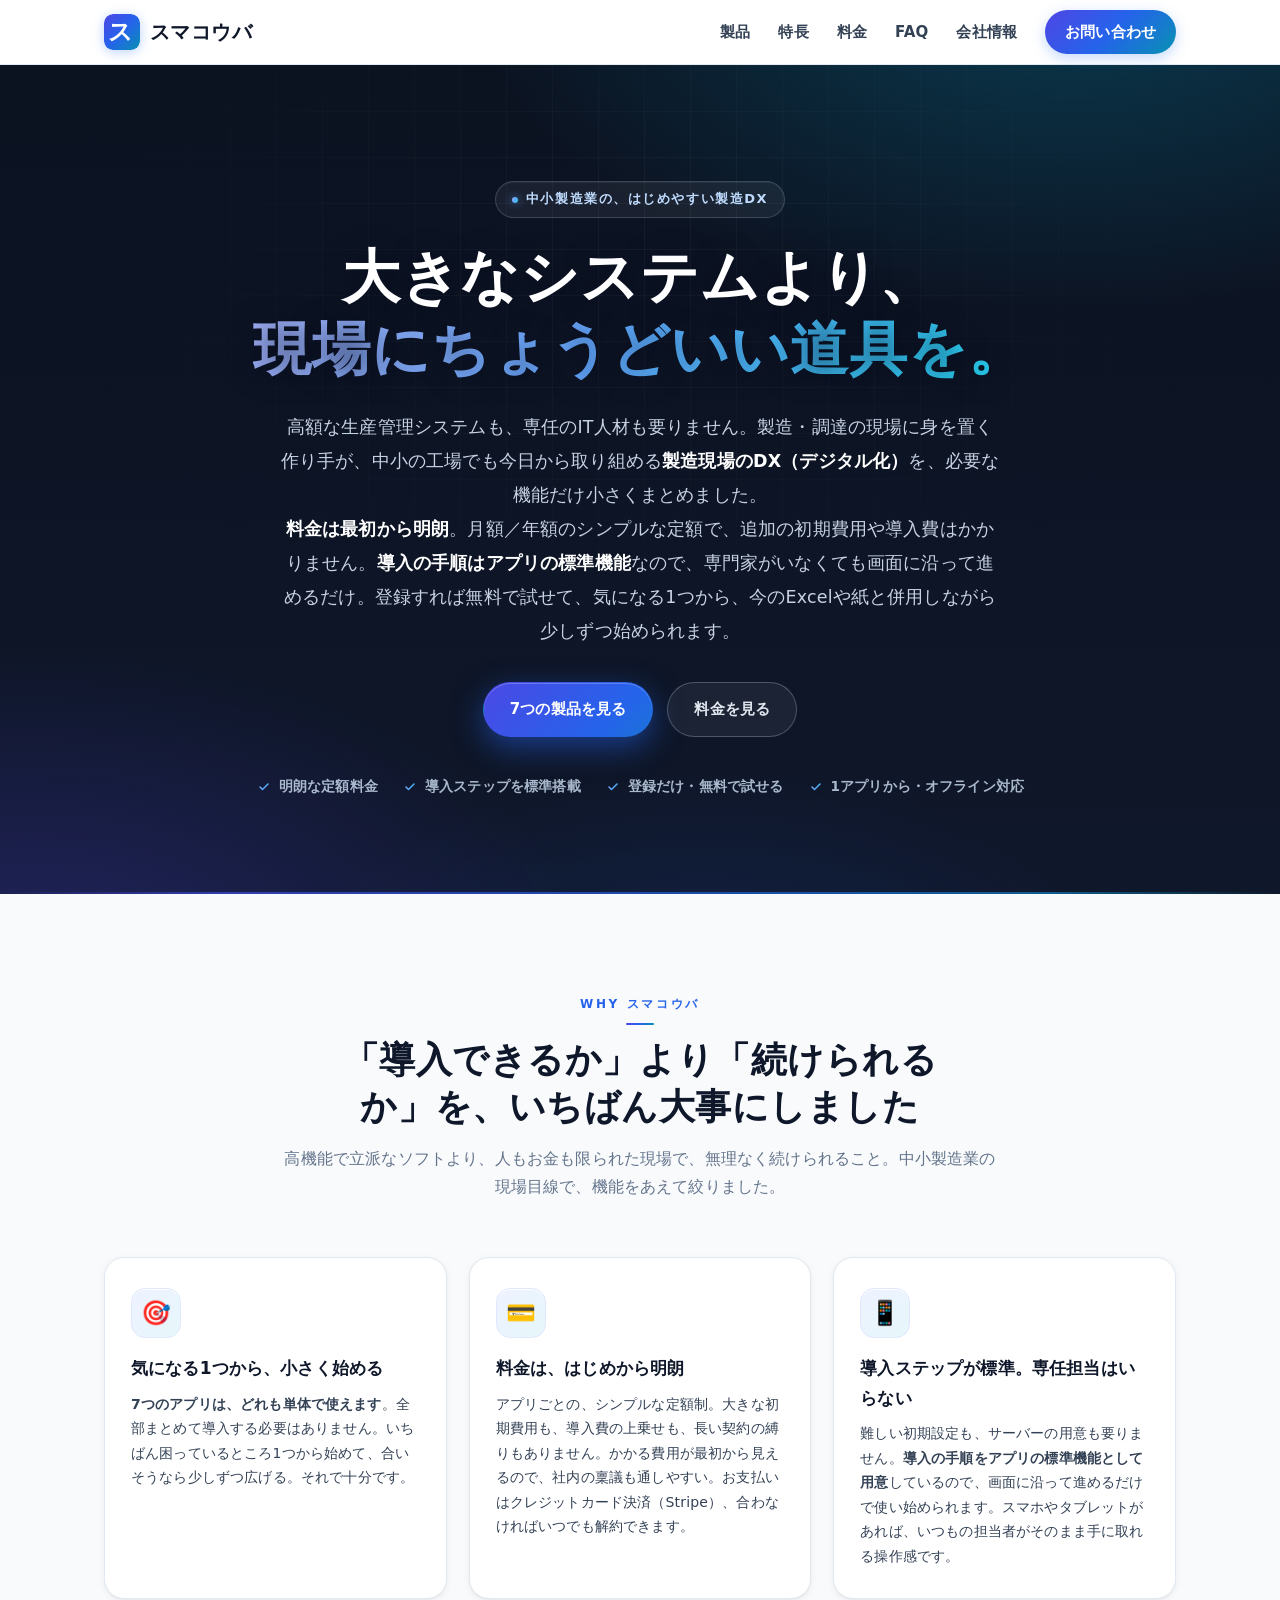
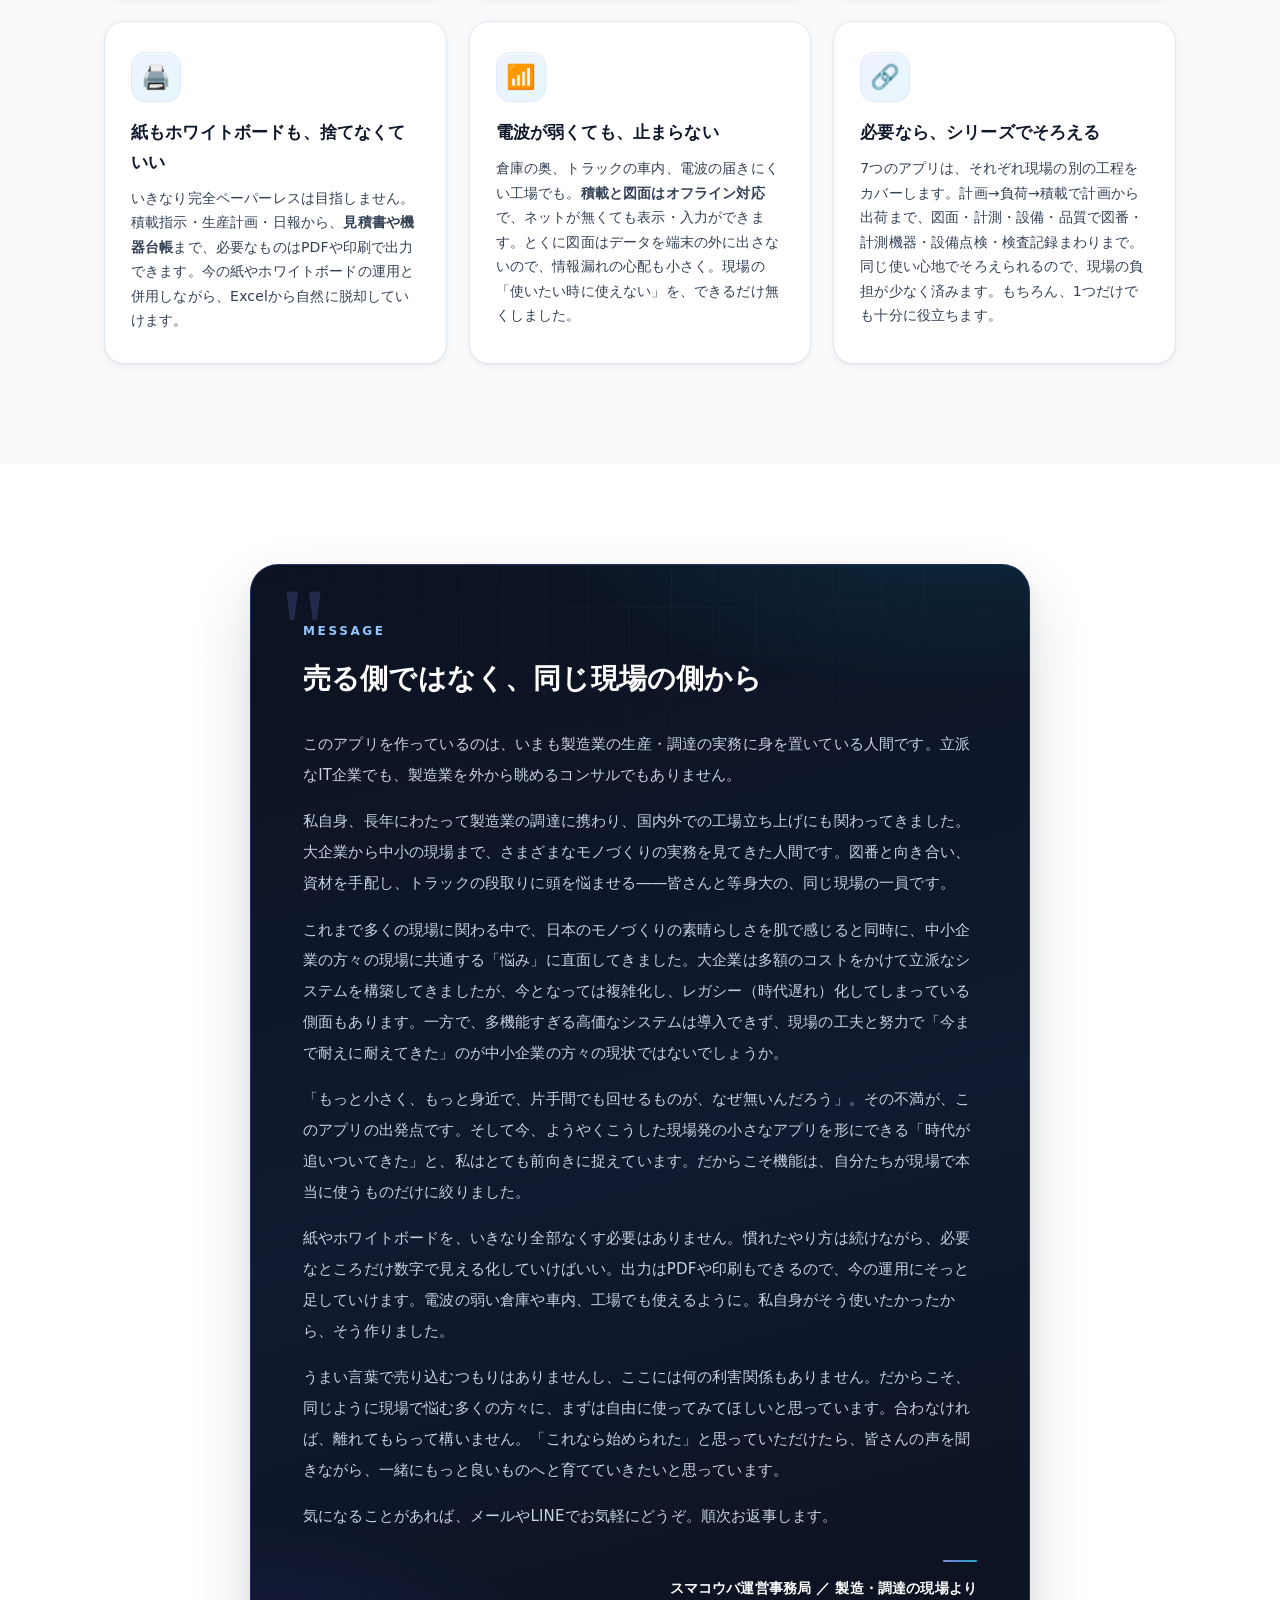
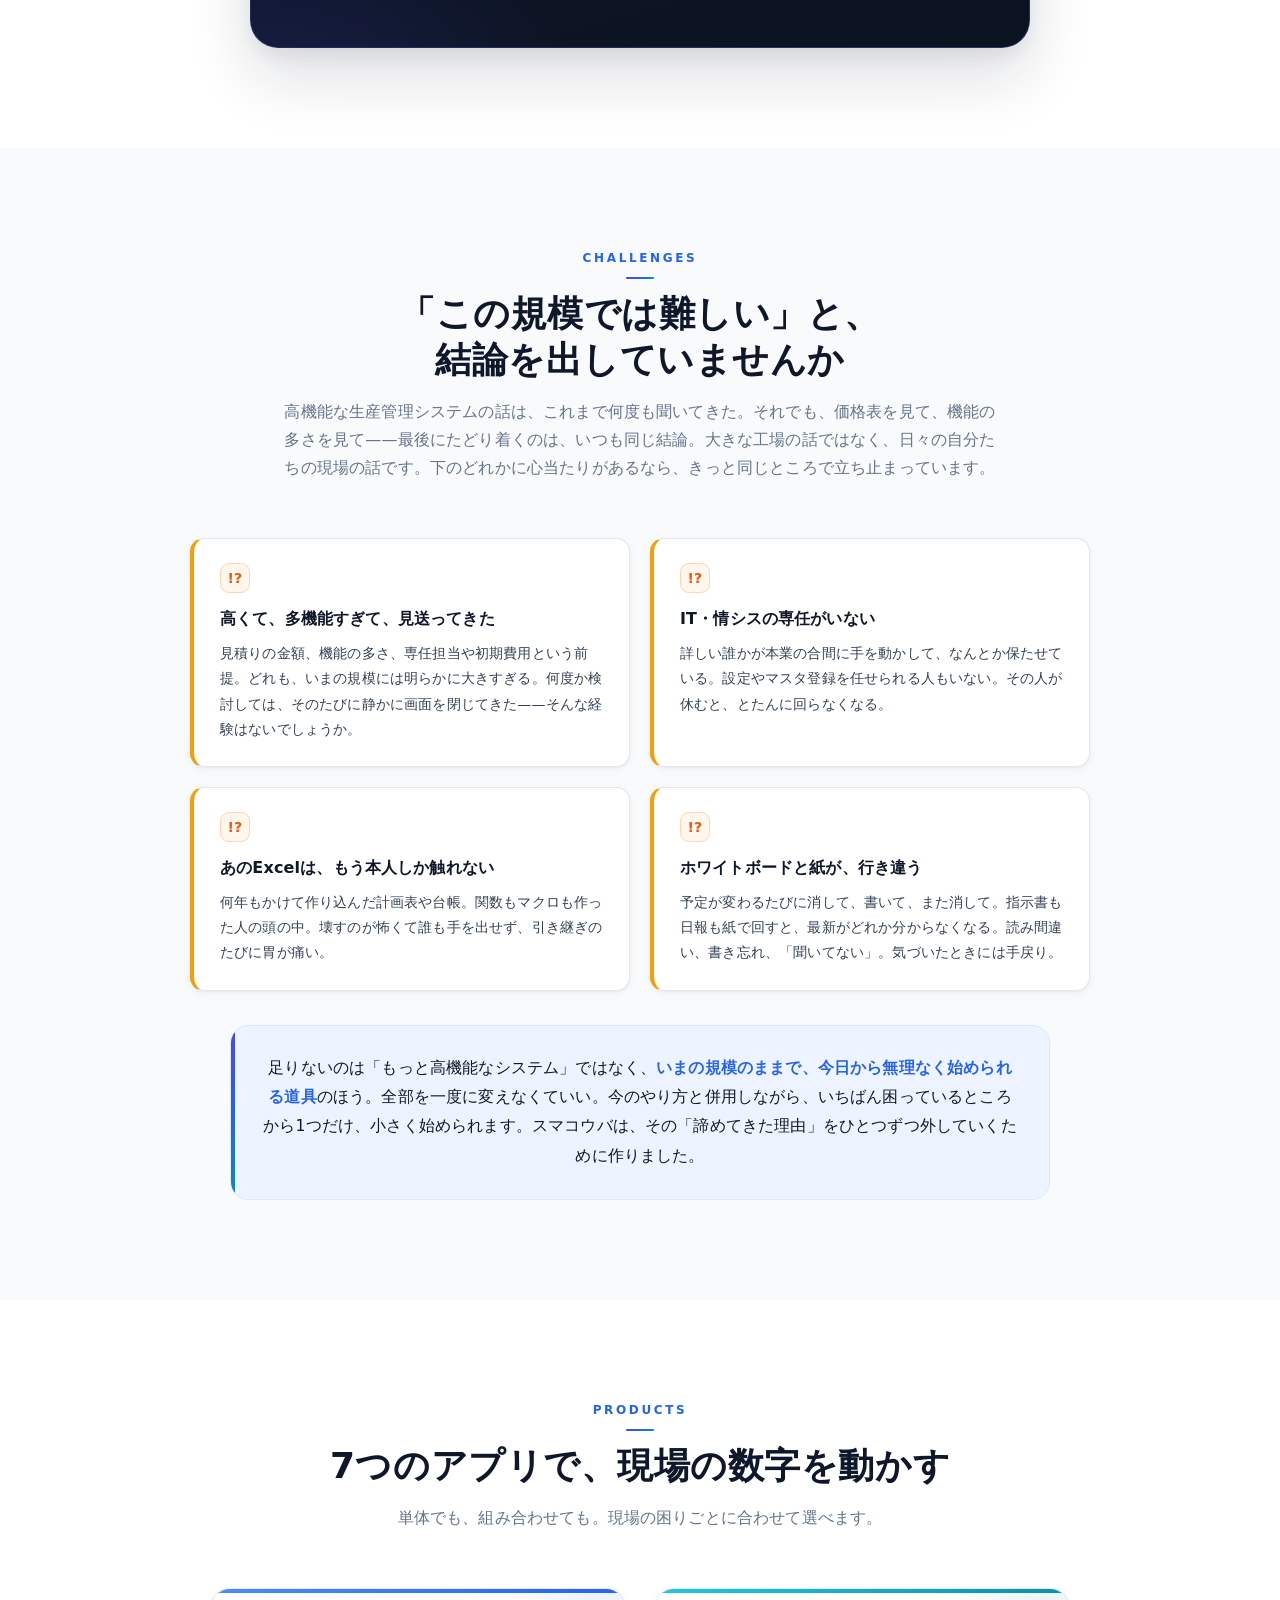
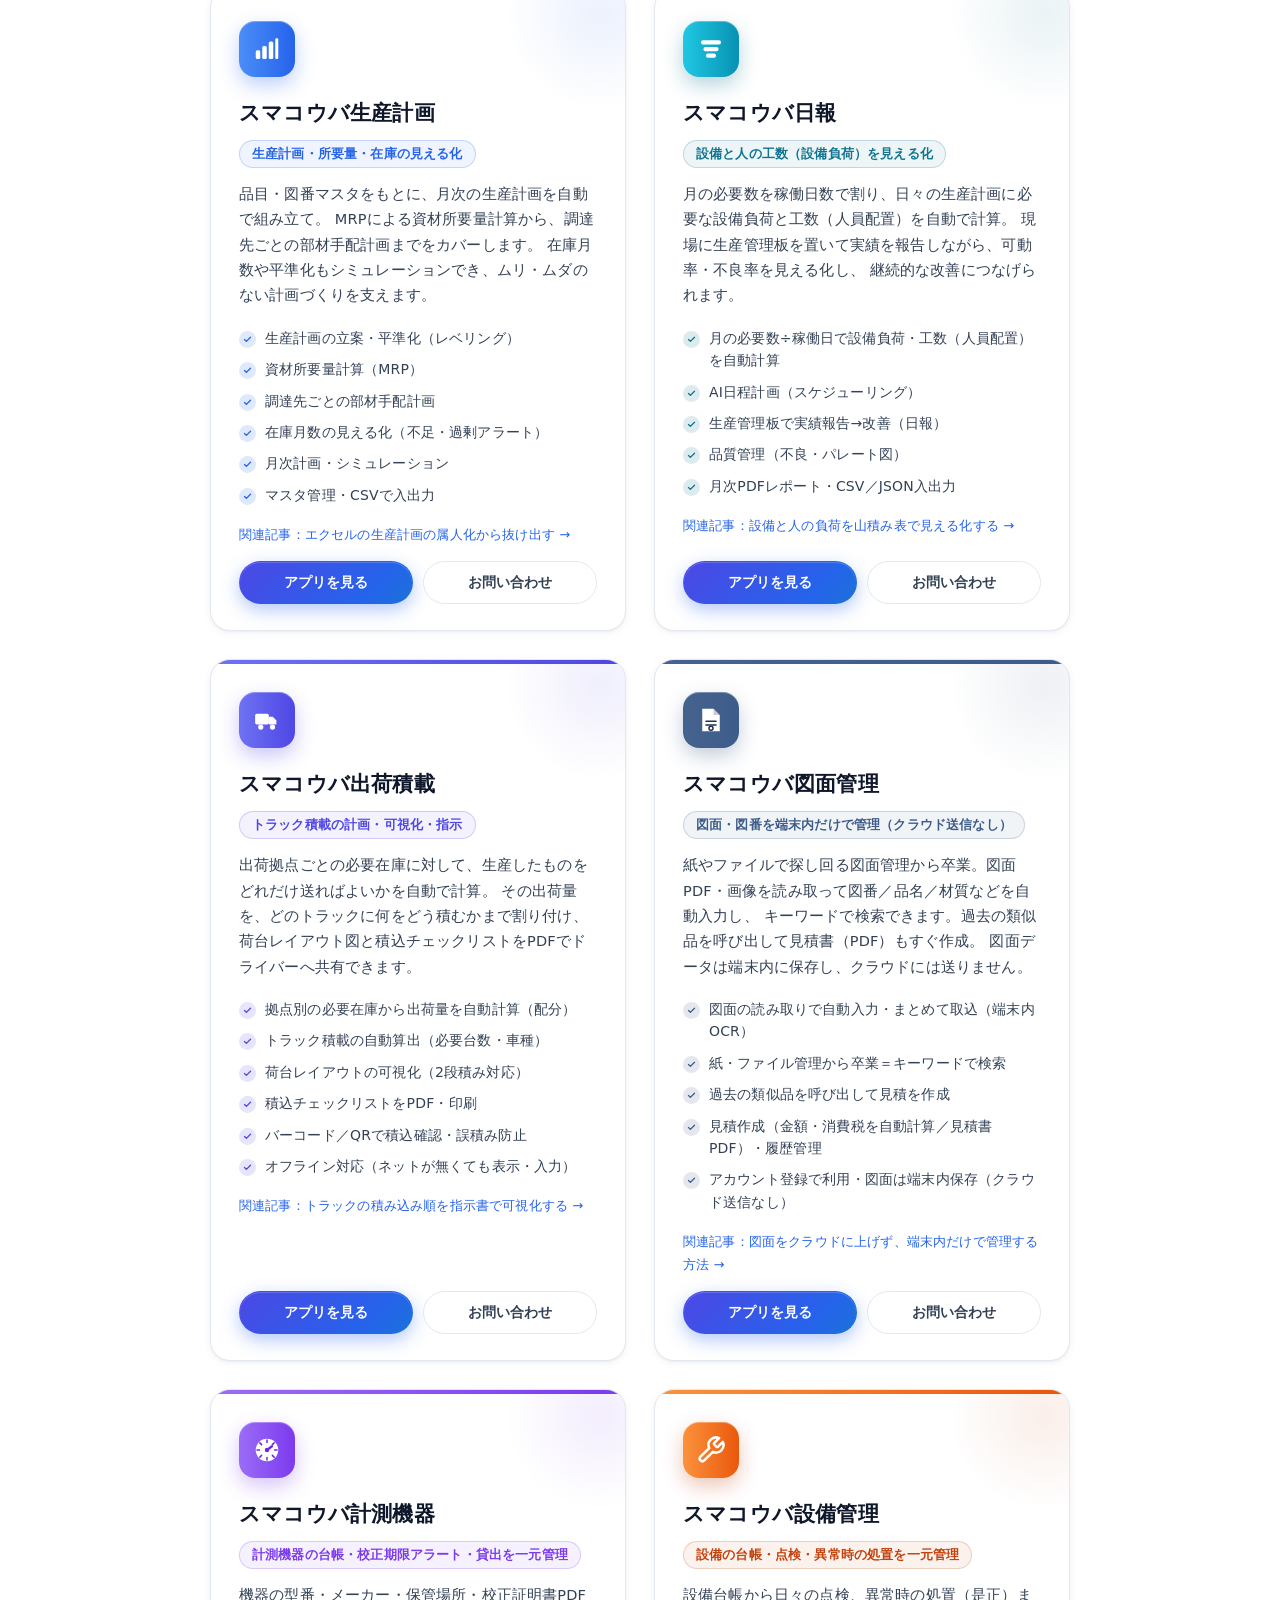
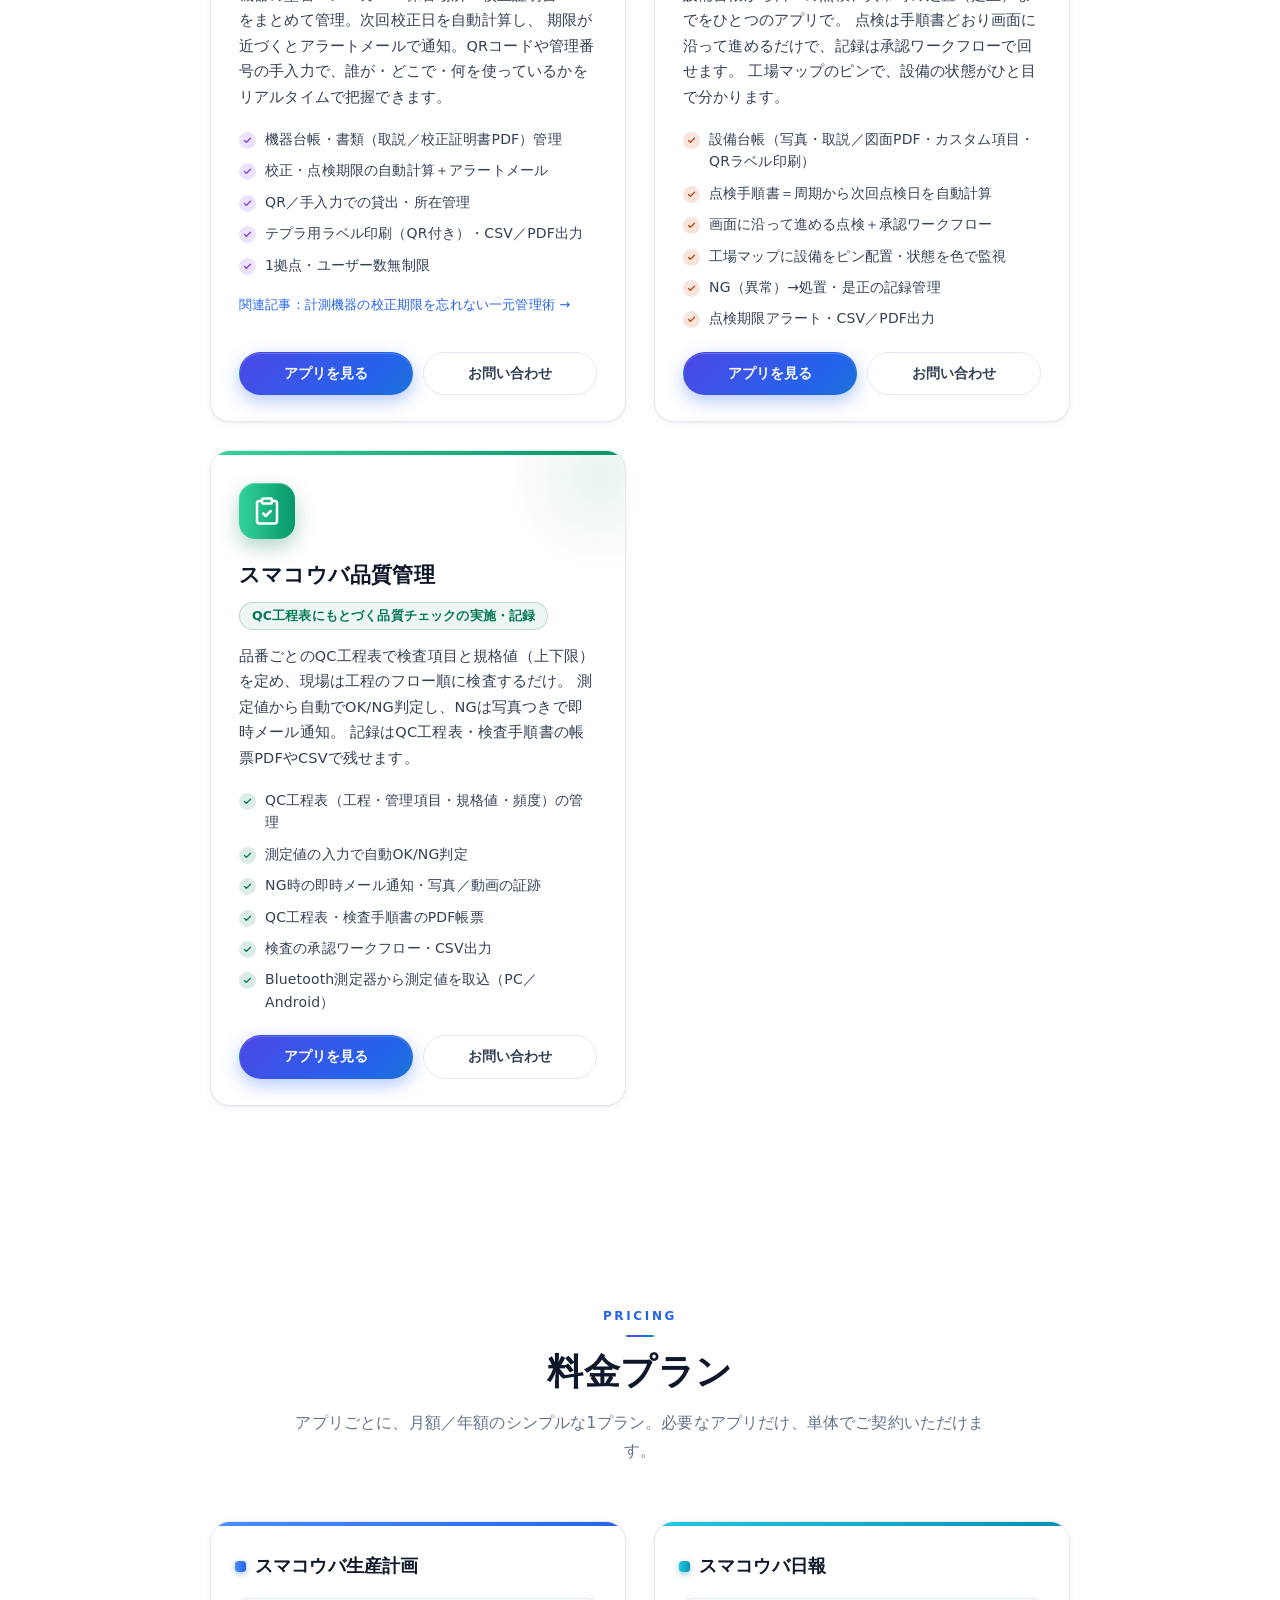
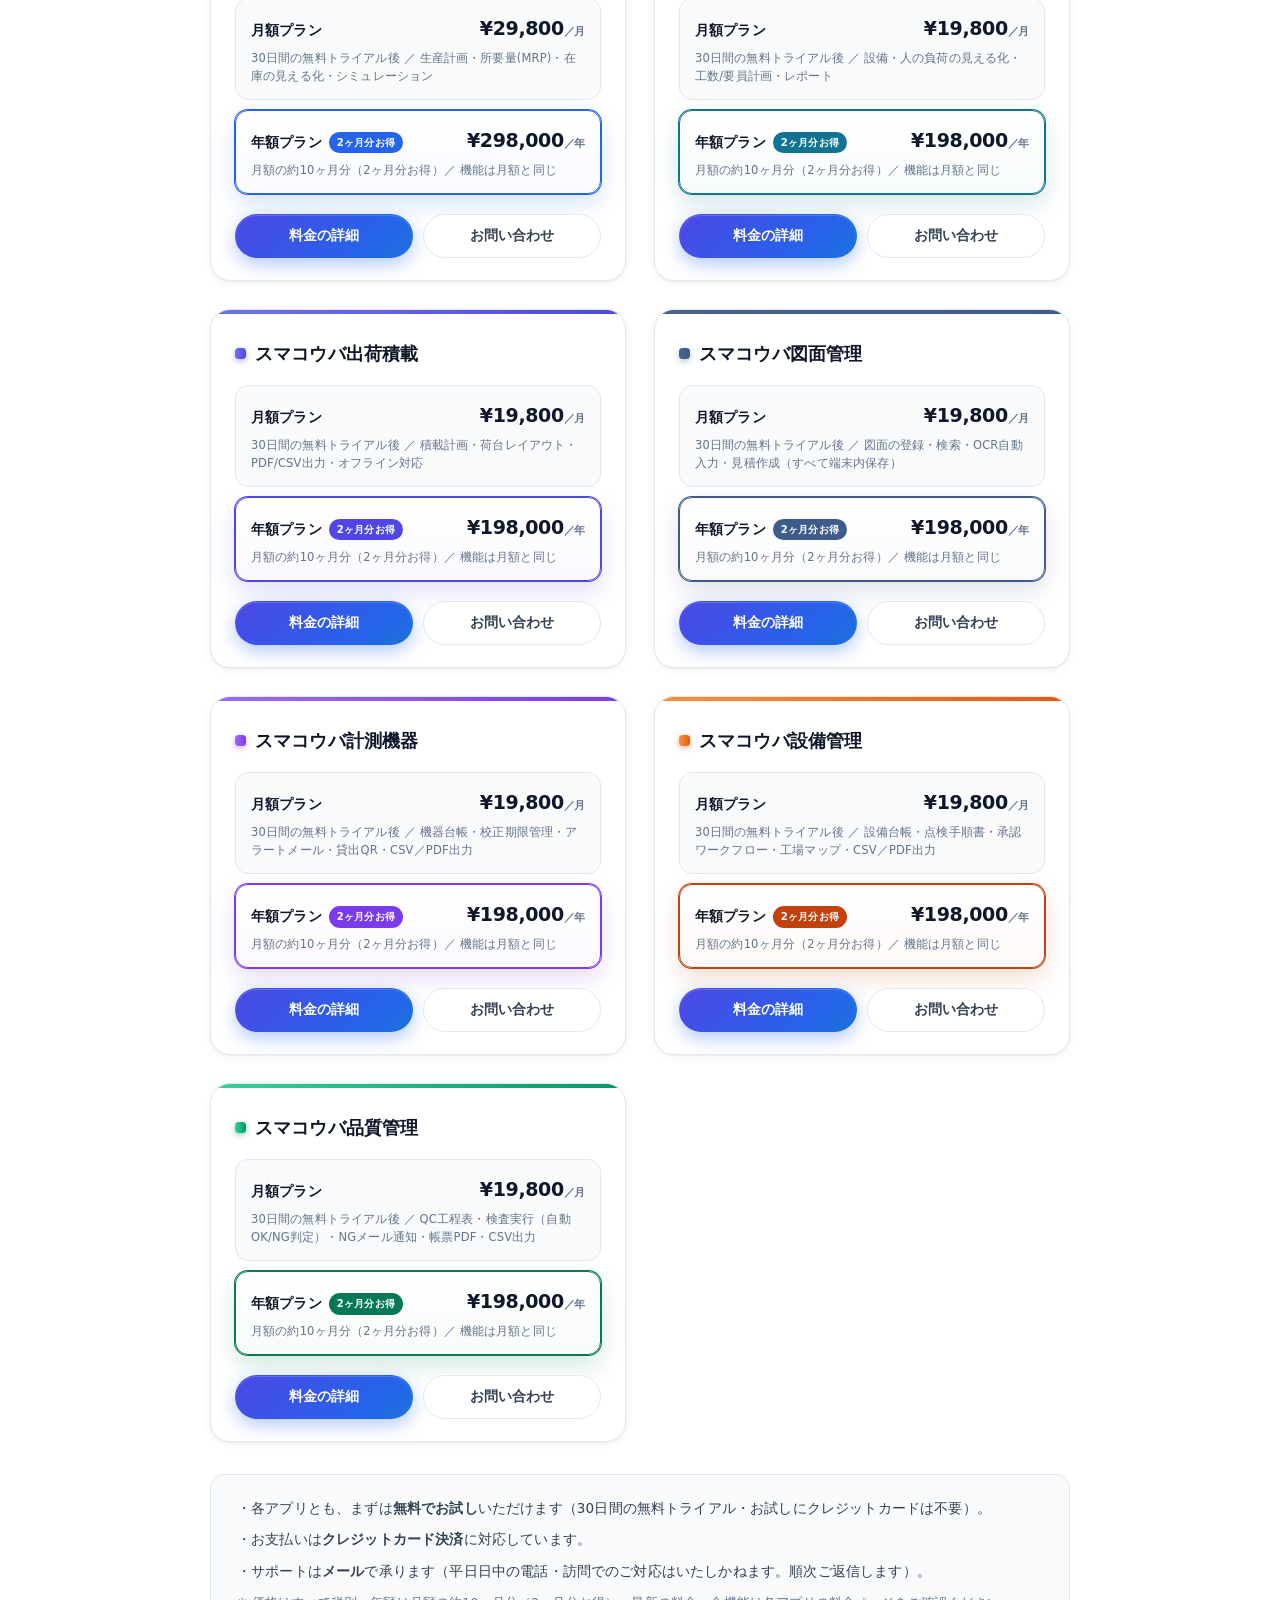
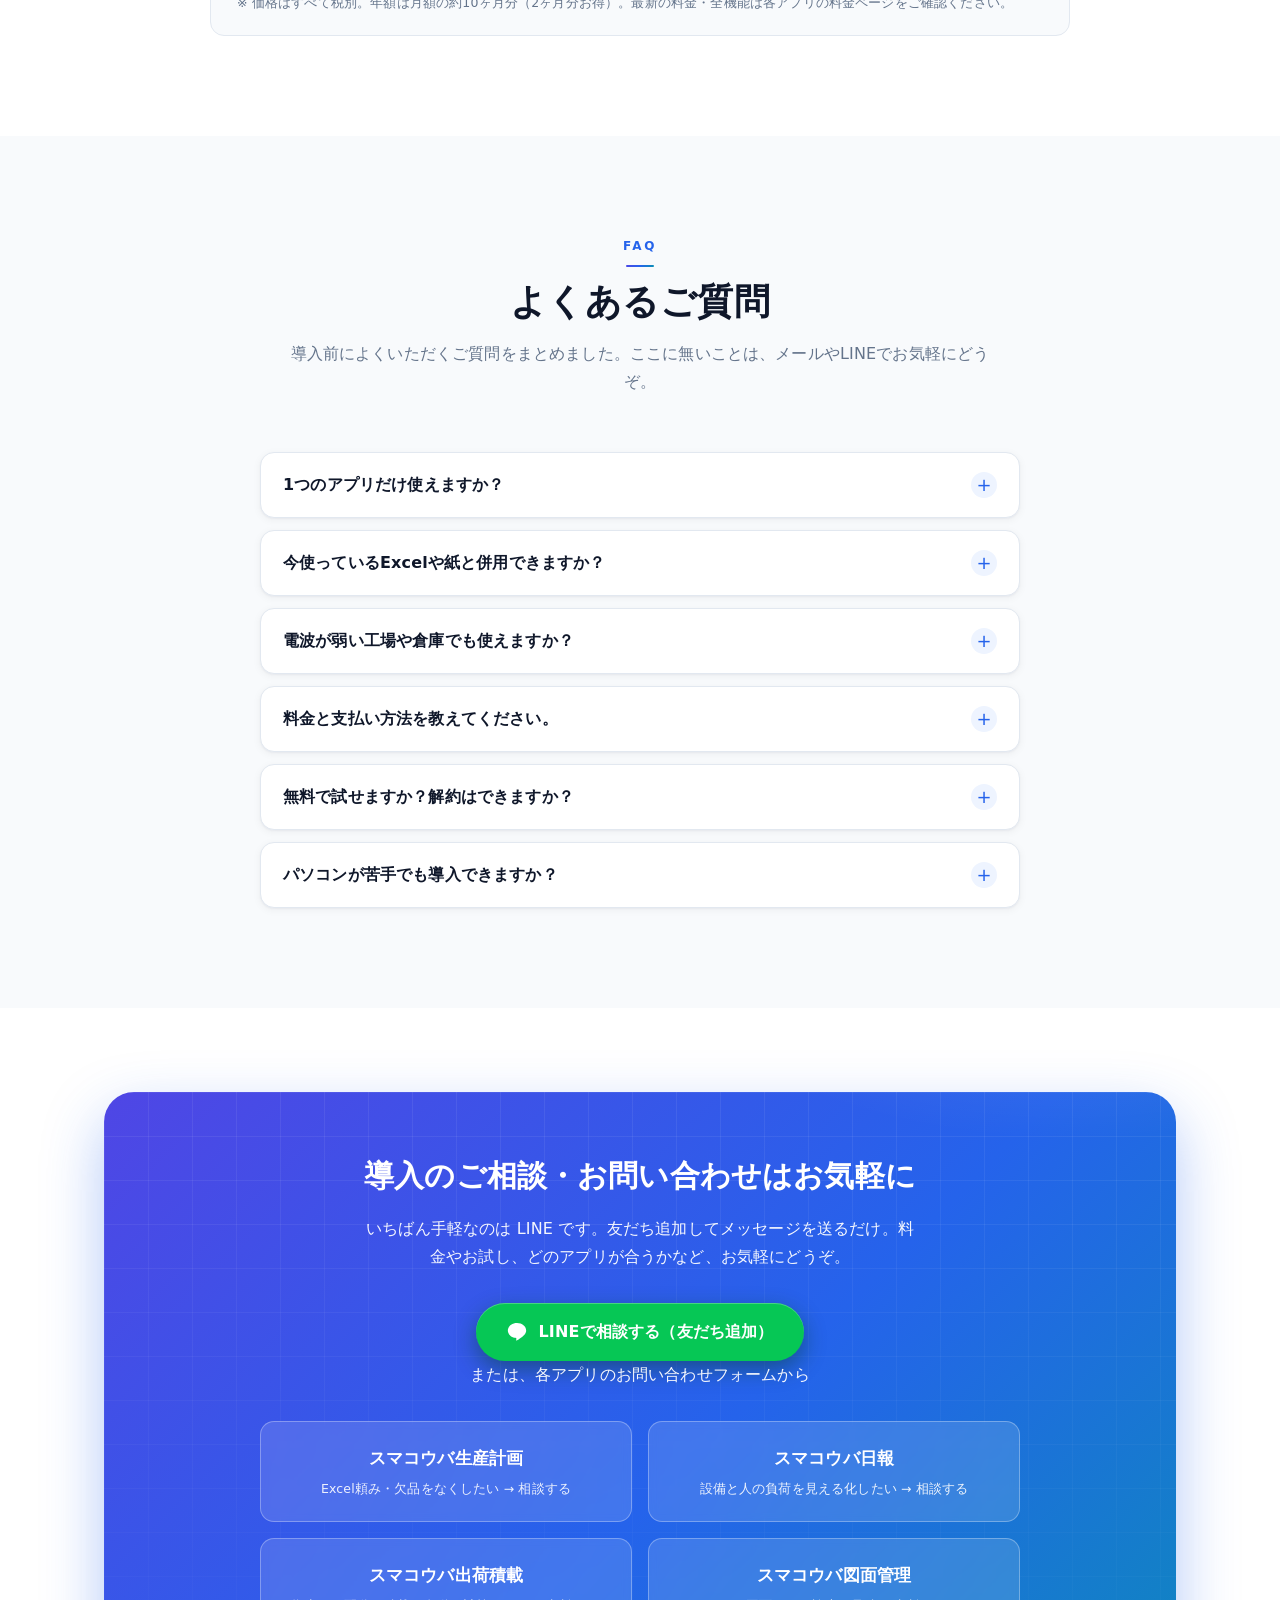
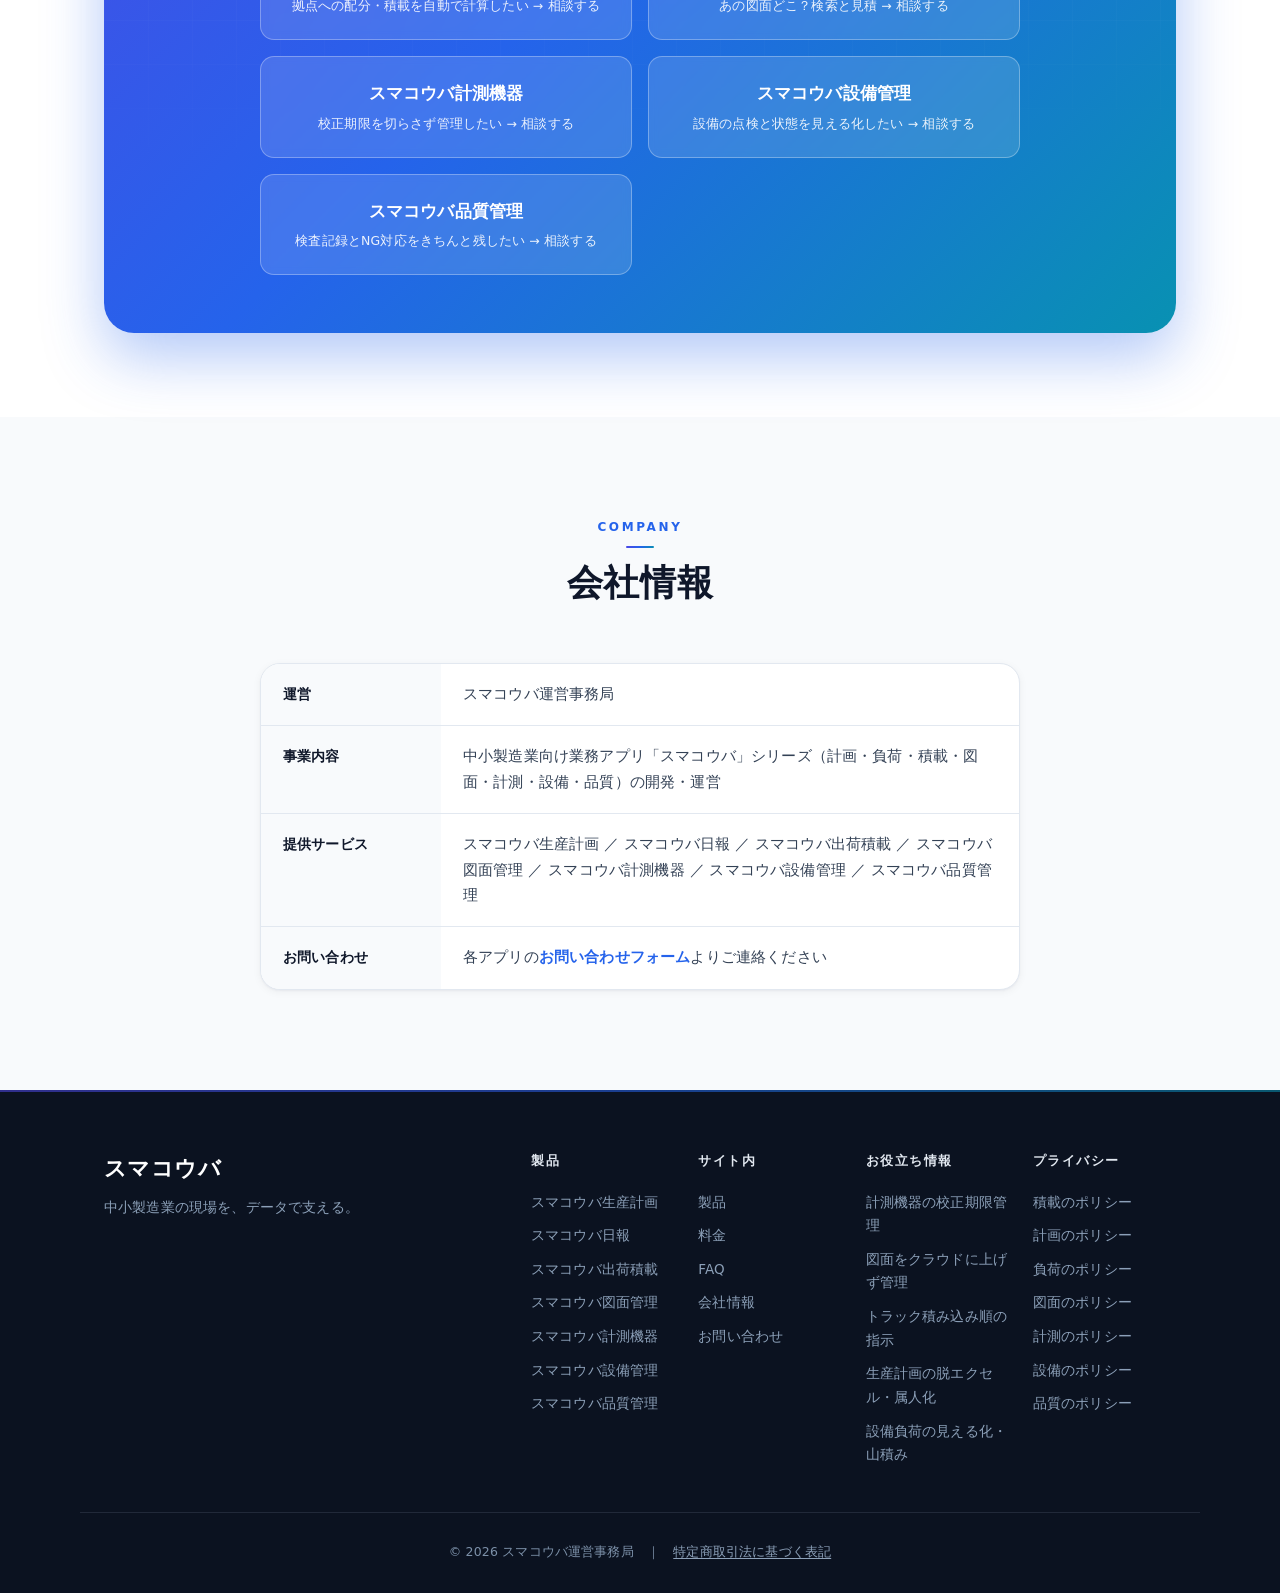
==== index.html @ e773a190 "Rename 負荷 app: スマコウバ生産負荷 → スマコウバ日報 現場に馴染みやすい「日報」を名称に採用（ユーザー判断）。 HP 6箇所（製品カード/料金/CTA/会社情報/フッター/JSON-L" ====
<!DOCTYPE html>
<html lang="ja">
<head>
  <meta charset="UTF-8" />
  <meta name="viewport" content="width=device-width, initial-scale=1.0" />
  <meta name="referrer" content="strict-origin-when-cross-origin" />
  <meta name="google-site-verification" content="vvGW9G_-wKw_jdDhNEtlIvW-nthP4IE423jUAPEOIqc" />
  <title>スマコウバ｜中小製造業のための現場アプリ（計画・負荷・積載・図面・計測・設備・品質）</title>
  <meta name="description" content="大きなシステムより、現場にちょうどいい道具を——中小製造業のための現場アプリ。生産計画・設備負荷・トラック積載・図面・計測機器・設備点検・品質記録の管理を、気になる1つからスマホで。今のExcelや紙と併用しながら見える化。" />
  <meta name="theme-color" content="#2563eb" />
  <link rel="canonical" href="https://www.sumakouba.com/" />

  <!-- OGP -->
  <meta property="og:type" content="website" />
  <meta property="og:url" content="https://www.sumakouba.com/" />
  <meta property="og:title" content="スマコウバ｜中小製造業に、ちょうどいい現場アプリ" />
  <meta property="og:description" content="大きなシステムより、現場にちょうどいい道具を。生産計画・設備負荷・トラック積載・図面・計測・設備点検・品質記録を、気になる1つから。製造・調達の現場発。" />
  <meta property="og:site_name" content="スマコウバ" />
  <meta property="og:locale" content="ja_JP" />
  <meta property="og:image" content="https://www.sumakouba.com/og-image.png" />
  <meta property="og:image:width" content="1200" />
  <meta property="og:image:height" content="630" />

  <!-- Twitter Card -->
  <meta name="twitter:card" content="summary_large_image" />
  <meta name="twitter:title" content="スマコウバ｜中小製造業のための現場アプリ" />
  <meta name="twitter:description" content="気になる1つから小さく始める、製造現場のためのアプリ。計画・負荷・積載・図面・計測・設備・品質。" />
  <meta name="twitter:image" content="https://www.sumakouba.com/og-image.png" />

  <link rel="icon" href="favicon.svg" type="image/svg+xml" />
  <link rel="stylesheet" href="styles.css" />

  <!-- ===== 構造化データ (JSON-LD) ===== -->
  <script type="application/ld+json">
  {
    "@context": "https://schema.org",
    "@graph": [
      {
        "@type": "Organization",
        "@id": "https://www.sumakouba.com/#org",
        "name": "スマコウバ",
        "alternateName": "スマコウバ運営事務局",
        "url": "https://www.sumakouba.com/",
        "logo": "https://www.sumakouba.com/og-image.png",
        "description": "中小製造業向けの現場アプリ「スマコウバ」シリーズ（計画・負荷・積載・図面・計測・設備・品質）の開発・運営。"
      },
      {
        "@type": "WebSite",
        "@id": "https://www.sumakouba.com/#website",
        "url": "https://www.sumakouba.com/",
        "name": "スマコウバ",
        "publisher": { "@id": "https://www.sumakouba.com/#org" },
        "inLanguage": "ja"
      },
      {
        "@type": "SoftwareApplication",
        "name": "スマコウバ生産計画",
        "applicationCategory": "BusinessApplication",
        "operatingSystem": "Web, iOS",
        "url": "https://sumakouba-production-plan.vercel.app",
        "description": "生産計画・所要量・在庫を見える化。エクセルの生産計画から脱却する中小製造業向けアプリ。",
        "publisher": { "@id": "https://www.sumakouba.com/#org" },
        "offers": { "@type": "Offer", "price": "29800", "priceCurrency": "JPY" }
      },
      {
        "@type": "SoftwareApplication",
        "name": "スマコウバ日報",
        "applicationCategory": "BusinessApplication",
        "operatingSystem": "Web, iOS",
        "url": "https://sumakouba-production-load-calc.vercel.app",
        "description": "設備と人の工数（設備負荷・山積み）を見える化する中小製造業向けアプリ。",
        "publisher": { "@id": "https://www.sumakouba.com/#org" },
        "offers": { "@type": "Offer", "price": "19800", "priceCurrency": "JPY" }
      },
      {
        "@type": "SoftwareApplication",
        "name": "スマコウバ出荷積載",
        "applicationCategory": "BusinessApplication",
        "operatingSystem": "Web, iOS",
        "url": "https://sumakouba-truck-loader.vercel.app",
        "description": "トラック積載の計画・可視化・積み込み順の指示出しができる中小製造業向けアプリ。",
        "publisher": { "@id": "https://www.sumakouba.com/#org" },
        "offers": { "@type": "Offer", "price": "19800", "priceCurrency": "JPY" }
      },
      {
        "@type": "SoftwareApplication",
        "name": "スマコウバ図面管理",
        "applicationCategory": "BusinessApplication",
        "operatingSystem": "iOS",
        "url": "https://sumakouba-zumen.vercel.app",
        "description": "図面・図番を端末内だけで管理。完全オフライン・クラウド送信なし・端末内OCR取込。",
        "publisher": { "@id": "https://www.sumakouba.com/#org" },
        "offers": { "@type": "Offer", "price": "19800", "priceCurrency": "JPY" }
      },
      {
        "@type": "SoftwareApplication",
        "name": "スマコウバ計測機器",
        "applicationCategory": "BusinessApplication",
        "operatingSystem": "Web, iOS",
        "url": "https://sumakouba-keisoku.vercel.app",
        "description": "計測機器の台帳・校正期限の自動計算とアラート・貸出QRを一元管理する中小製造業向けアプリ。",
        "publisher": { "@id": "https://www.sumakouba.com/#org" },
        "offers": { "@type": "Offer", "price": "19800", "priceCurrency": "JPY" }
      },
      {
        "@type": "SoftwareApplication",
        "name": "スマコウバ設備管理",
        "applicationCategory": "BusinessApplication",
        "operatingSystem": "Web",
        "url": "https://sumakouba-setsubi.vercel.app",
        "description": "設備台帳・点検手順書・承認ワークフロー・工場マップで、設備の点検と状態を見える化する中小製造業向けアプリ。",
        "publisher": { "@id": "https://www.sumakouba.com/#org" },
        "offers": { "@type": "Offer", "price": "19800", "priceCurrency": "JPY" }
      },
      {
        "@type": "SoftwareApplication",
        "name": "スマコウバ品質管理",
        "applicationCategory": "BusinessApplication",
        "operatingSystem": "Web",
        "url": "https://sumakouba-hinshitsu.vercel.app",
        "description": "QC工程表にもとづく品質チェックの実施・記録。測定値の自動OK/NG判定・NG即時通知・帳票PDFに対応する中小製造業向けアプリ。",
        "publisher": { "@id": "https://www.sumakouba.com/#org" },
        "offers": { "@type": "Offer", "price": "19800", "priceCurrency": "JPY" }
      }
    ]
  }
  </script>
</head>
<body>
  <!-- ===== Header ===== -->
  <header class="site-header" id="top">
    <div class="container header-inner">
      <a class="brand" href="#top" aria-label="スマコウバ ホーム">
        <span class="brand-logo" aria-hidden="true">
          <svg viewBox="0 0 100 100" width="36" height="36" role="img">
            <defs>
              <linearGradient id="hdr-grad" x1="0" y1="0" x2="1" y2="1">
                <stop offset="0" stop-color="#4f46e5" />
                <stop offset="0.5" stop-color="#2563eb" />
                <stop offset="1" stop-color="#0891b2" />
              </linearGradient>
            </defs>
            <rect width="100" height="100" rx="24" fill="url(#hdr-grad)" />
            <text x="47" y="72" text-anchor="middle" fill="#fff" font-size="68" font-weight="900" font-family="'Hiragino Sans','Noto Sans JP',sans-serif">ス</text>
          </svg>
        </span>
        <span class="brand-name">スマコウバ</span>
      </a>

      <nav class="nav" id="nav">
        <a href="#products">製品</a>
        <a href="#features">特長</a>
        <a href="#pricing">料金</a>
        <a href="#faq">FAQ</a>
        <a href="#company">会社情報</a>
        <a href="#contact" class="nav-cta">お問い合わせ</a>
      </nav>

      <button class="nav-toggle" id="navToggle" aria-label="メニューを開く" aria-expanded="false" aria-controls="nav">
        <span></span><span></span><span></span>
      </button>
    </div>
  </header>

  <main>
    <!-- ===== Hero ===== -->
    <section class="hero">
      <div class="container hero-inner">
        <p class="eyebrow">中小製造業の、はじめやすい製造DX</p>
        <h1><span class="nb">大きな</span><span class="nb">システムより、</span><br /><span class="grad-text"><span class="nb">現場に</span><span class="nb">ちょうどいい</span><span class="nb">道具を。</span></span></h1>
        <p class="lead">
          高額な生産管理システムも、専任のIT人材も要りません。製造・調達の現場に身を置く作り手が、中小の工場でも今日から取り組める<strong>製造現場のDX（デジタル化）</strong>を、必要な機能だけ小さくまとめました。<br class="pc-only" />
          <strong>料金は最初から明朗</strong>。月額／年額のシンプルな定額で、追加の初期費用や導入費はかかりません。<strong>導入の手順はアプリの標準機能</strong>なので、専門家がいなくても画面に沿って進めるだけ。登録すれば無料で試せて、気になる1つから、今のExcelや紙と併用しながら少しずつ始められます。
        </p>
        <div class="hero-actions">
          <a class="btn btn-primary" href="#products">7つの製品を見る</a>
          <a class="btn btn-ghost" href="#pricing">料金を見る</a>
        </div>
        <ul class="hero-badges">
          <li>明朗な定額料金</li>
          <li>導入ステップを標準搭載</li>
          <li>登録だけ・無料で試せる</li>
          <li>1アプリから・オフライン対応</li>
        </ul>
      </div>
    </section>

    <!-- ===== Features / Why ===== -->
    <section class="section section-soft" id="features">
      <div class="container">
        <div class="section-head">
          <p class="section-eyebrow">WHY スマコウバ</p>
          <h2>「導入できるか」より「続けられるか」を、いちばん大事にしました</h2>
          <p class="section-sub">高機能で立派なソフトより、人もお金も限られた現場で、無理なく続けられること。中小製造業の現場目線で、機能をあえて絞りました。</p>
        </div>

        <div class="why-grid">
          <div class="why-item">
            <div class="why-icon" aria-hidden="true">🎯</div>
            <h3>気になる1つから、小さく始める</h3>
            <p><strong>7つのアプリは、どれも単体で使えます</strong>。全部まとめて導入する必要はありません。いちばん困っているところ1つから始めて、合いそうなら少しずつ広げる。それで十分です。</p>
          </div>
          <div class="why-item">
            <div class="why-icon" aria-hidden="true">💳</div>
            <h3>料金は、はじめから明朗</h3>
            <p>アプリごとの、シンプルな定額制。大きな初期費用も、導入費の上乗せも、長い契約の縛りもありません。かかる費用が最初から見えるので、社内の稟議も通しやすい。お支払いはクレジットカード決済（Stripe）、合わなければいつでも解約できます。</p>
          </div>
          <div class="why-item">
            <div class="why-icon" aria-hidden="true">📱</div>
            <h3>導入ステップが標準。専任担当はいらない</h3>
            <p>難しい初期設定も、サーバーの用意も要りません。<strong>導入の手順をアプリの標準機能として用意</strong>しているので、画面に沿って進めるだけで使い始められます。スマホやタブレットがあれば、いつもの担当者がそのまま手に取れる操作感です。</p>
          </div>
          <div class="why-item">
            <div class="why-icon" aria-hidden="true">🖨️</div>
            <h3>紙もホワイトボードも、捨てなくていい</h3>
            <p>いきなり完全ペーパーレスは目指しません。積載指示・生産計画・日報から、<strong>見積書や機器台帳</strong>まで、必要なものはPDFや印刷で出力できます。今の紙やホワイトボードの運用と併用しながら、Excelから自然に脱却していけます。</p>
          </div>
          <div class="why-item">
            <div class="why-icon" aria-hidden="true">📶</div>
            <h3>電波が弱くても、止まらない</h3>
            <p>倉庫の奥、トラックの車内、電波の届きにくい工場でも。<strong>積載と図面はオフライン対応</strong>で、ネットが無くても表示・入力ができます。とくに図面はデータを端末の外に出さないので、情報漏れの心配も小さく。現場の「使いたい時に使えない」を、できるだけ無くしました。</p>
          </div>
          <div class="why-item">
            <div class="why-icon" aria-hidden="true">🔗</div>
            <h3>必要なら、シリーズでそろえる</h3>
            <p>7つのアプリは、それぞれ現場の別の工程をカバーします。計画→負荷→積載で計画から出荷まで、図面・計測・設備・品質で図番・計測機器・設備点検・検査記録まわりまで。同じ使い心地でそろえられるので、現場の負担が少なく済みます。もちろん、1つだけでも十分に役立ちます。</p>
          </div>
        </div>
      </div>
    </section>

    <!-- ===== Founder message ===== -->
    <section class="section" id="founder">
      <div class="container">
        <div class="founder-box">
          <span class="founder-quote" aria-hidden="true">"</span>
          <p class="section-eyebrow">MESSAGE</p>
          <h2>売る側ではなく、同じ現場の側から</h2>
          <div class="founder-body">
            <p>このアプリを作っているのは、いまも製造業の生産・調達の実務に身を置いている人間です。立派なIT企業でも、製造業を外から眺めるコンサルでもありません。</p>
            <p>私自身、長年にわたって製造業の調達に携わり、国内外での工場立ち上げにも関わってきました。大企業から中小の現場まで、さまざまなモノづくりの実務を見てきた人間です。図番と向き合い、資材を手配し、トラックの段取りに頭を悩ませる――皆さんと等身大の、同じ現場の一員です。</p>
            <p>これまで多くの現場に関わる中で、日本のモノづくりの素晴らしさを肌で感じると同時に、中小企業の方々の現場に共通する「悩み」に直面してきました。大企業は多額のコストをかけて立派なシステムを構築してきましたが、今となっては複雑化し、レガシー（時代遅れ）化してしまっている側面もあります。一方で、多機能すぎる高価なシステムは導入できず、現場の工夫と努力で「今まで耐えに耐えてきた」のが中小企業の方々の現状ではないでしょうか。</p>
            <p>「もっと小さく、もっと身近で、片手間でも回せるものが、なぜ無いんだろう」。その不満が、このアプリの出発点です。そして今、ようやくこうした現場発の小さなアプリを形にできる「時代が追いついてきた」と、私はとても前向きに捉えています。だからこそ機能は、自分たちが現場で本当に使うものだけに絞りました。</p>
            <p>紙やホワイトボードを、いきなり全部なくす必要はありません。慣れたやり方は続けながら、必要なところだけ数字で見える化していけばいい。出力はPDFや印刷もできるので、今の運用にそっと足していけます。電波の弱い倉庫や車内、工場でも使えるように。私自身がそう使いたかったから、そう作りました。</p>
            <p>うまい言葉で売り込むつもりはありませんし、ここには何の利害関係もありません。だからこそ、同じように現場で悩む多くの方々に、まずは自由に使ってみてほしいと思っています。合わなければ、離れてもらって構いません。「これなら始められた」と思っていただけたら、皆さんの声を聞きながら、一緒にもっと良いものへと育てていきたいと思っています。</p>
            <p>気になることがあれば、メールやLINEでお気軽にどうぞ。順次お返事します。</p>
          </div>
          <p class="founder-sign">スマコウバ運営事務局 ／ 製造・調達の現場より</p>
        </div>
      </div>
    </section>

    <!-- ===== Challenges (pain) ===== -->
    <section class="section section-soft" id="challenges">
      <div class="container">
        <div class="section-head">
          <p class="section-eyebrow">CHALLENGES</p>
          <h2>「この規模では難しい」と、結論を出していませんか</h2>
          <p class="section-sub">高機能な生産管理システムの話は、これまで何度も聞いてきた。それでも、価格表を見て、機能の多さを見て——最後にたどり着くのは、いつも同じ結論。大きな工場の話ではなく、日々の自分たちの現場の話です。下のどれかに心当たりがあるなら、きっと同じところで立ち止まっています。</p>
        </div>

        <div class="pain-grid">
          <div class="pain-card">
            <span class="pain-mark" aria-hidden="true">!?</span>
            <h3>高くて、多機能すぎて、見送ってきた</h3>
            <p>見積りの金額、機能の多さ、専任担当や初期費用という前提。どれも、いまの規模には明らかに大きすぎる。何度か検討しては、そのたびに静かに画面を閉じてきた——そんな経験はないでしょうか。</p>
          </div>
          <div class="pain-card">
            <span class="pain-mark" aria-hidden="true">!?</span>
            <h3>IT・情シスの専任がいない</h3>
            <p>詳しい誰かが本業の合間に手を動かして、なんとか保たせている。設定やマスタ登録を任せられる人もいない。その人が休むと、とたんに回らなくなる。</p>
          </div>
          <div class="pain-card">
            <span class="pain-mark" aria-hidden="true">!?</span>
            <h3>あのExcelは、もう本人しか触れない</h3>
            <p>何年もかけて作り込んだ計画表や台帳。関数もマクロも作った人の頭の中。壊すのが怖くて誰も手を出せず、引き継ぎのたびに胃が痛い。</p>
          </div>
          <div class="pain-card">
            <span class="pain-mark" aria-hidden="true">!?</span>
            <h3>ホワイトボードと紙が、行き違う</h3>
            <p>予定が変わるたびに消して、書いて、また消して。指示書も日報も紙で回すと、最新がどれか分からなくなる。読み間違い、書き忘れ、「聞いてない」。気づいたときには手戻り。</p>
          </div>
        </div>

        <div class="pain-bridge">
          <p>足りないのは「もっと高機能なシステム」ではなく、<strong>いまの規模のままで、今日から無理なく始められる道具</strong>のほう。全部を一度に変えなくていい。今のやり方と併用しながら、いちばん困っているところから1つだけ、小さく始められます。スマコウバは、その「諦めてきた理由」をひとつずつ外していくために作りました。</p>
        </div>
      </div>
    </section>

    <!-- ===== Products ===== -->
    <section class="section" id="products">
      <div class="container">
        <div class="section-head">
          <p class="section-eyebrow">PRODUCTS</p>
          <h2>7つのアプリで、現場の数字を動かす</h2>
          <p class="section-sub">単体でも、組み合わせても。現場の困りごとに合わせて選べます。</p>
        </div>

        <div class="product-grid">
          <!-- 計画 -->
          <article class="product-card accent-indigo">
            <div class="product-icon" aria-hidden="true">
              <svg viewBox="0 0 24 24" width="30" height="30"><rect x="3" y="13" width="3.6" height="7" rx="1.2" fill="#fff"/><rect x="8.2" y="9.5" width="3.6" height="10.5" rx="1.2" fill="#fff"/><rect x="13.4" y="6" width="3.6" height="14" rx="1.2" fill="#fff"/><rect x="18.6" y="3.4" width="2.4" height="16.6" rx="1" fill="#fff"/></svg>
            </div>
            <h3>スマコウバ生産計画</h3>
            <p class="product-tag">生産計画・所要量・在庫の見える化</p>
            <p class="product-desc">
              品目・図番マスタをもとに、月次の生産計画を自動で組み立て。
              MRPによる資材所要量計算から、調達先ごとの部材手配計画までをカバーします。
              在庫月数や平準化もシミュレーションでき、ムリ・ムダのない計画づくりを支えます。
            </p>
            <ul class="feature-list">
              <li>生産計画の立案・平準化（レベリング）</li>
              <li>資材所要量計算（MRP）</li>
              <li>調達先ごとの部材手配計画</li>
              <li>在庫月数の見える化（不足・過剰アラート）</li>
              <li>月次計画・シミュレーション</li>
              <li>マスタ管理・CSVで入出力</li>
            </ul>
            <p class="product-guide-link"><a href="/guide/plan-excel.html">関連記事：エクセルの生産計画の属人化から抜け出す →</a></p>
            <div class="product-actions">
              <a class="btn btn-sm btn-primary" href="https://sumakouba-production-plan.vercel.app/login" target="_blank" rel="noopener">アプリを見る</a>
              <a class="btn btn-sm btn-line" href="https://sumakouba-production-plan.vercel.app/contact" target="_blank" rel="noopener">お問い合わせ</a>
            </div>
          </article>

          <!-- 負荷 -->
          <article class="product-card accent-cyan">
            <div class="product-icon" aria-hidden="true">
              <svg viewBox="0 0 24 24" width="30" height="30"><rect x="4" y="5" width="16" height="3.4" rx="1.6" fill="#fff"/><rect x="6" y="10.3" width="12" height="3.4" rx="1.6" fill="#fff"/><rect x="8" y="15.6" width="8" height="3.4" rx="1.6" fill="#fff"/></svg>
            </div>
            <h3>スマコウバ日報</h3>
            <p class="product-tag">設備と人の工数（設備負荷）を見える化</p>
            <p class="product-desc">
              月の必要数を稼働日数で割り、日々の生産計画に必要な設備負荷と工数（人員配置）を自動で計算。
              現場に生産管理板を置いて実績を報告しながら、可動率・不良率を見える化し、
              継続的な改善につなげられます。
            </p>
            <ul class="feature-list">
              <li>月の必要数÷稼働日で設備負荷・工数（人員配置）を自動計算</li>
              <li>AI日程計画（スケジューリング）</li>
              <li>生産管理板で実績報告→改善（日報）</li>
              <li>品質管理（不良・パレート図）</li>
              <li>月次PDFレポート・CSV／JSON入出力</li>
            </ul>
            <p class="product-guide-link"><a href="/guide/load-yamazumi.html">関連記事：設備と人の負荷を山積み表で見える化する →</a></p>
            <div class="product-actions">
              <a class="btn btn-sm btn-primary" href="https://sumakouba-production-load-calc.vercel.app/login" target="_blank" rel="noopener">アプリを見る</a>
              <a class="btn btn-sm btn-line" href="https://sumakouba-production-load-calc.vercel.app/contact" target="_blank" rel="noopener">お問い合わせ</a>
            </div>
          </article>

          <!-- 積載 -->
          <article class="product-card accent-blue">
            <div class="product-icon" aria-hidden="true">
              <svg viewBox="0 0 24 24" width="30" height="30"><g fill="#fff"><rect x="2.5" y="7" width="11" height="8.6" rx="1.4"/><path d="M13.5 9.4h3.1l2.9 3v3.2h-6z"/><circle cx="7" cy="17.6" r="2.1"/><circle cx="16.4" cy="17.6" r="2.1"/></g></svg>
            </div>
            <h3>スマコウバ出荷積載</h3>
            <p class="product-tag">トラック積載の計画・可視化・指示</p>
            <p class="product-desc">
              出荷拠点ごとの必要在庫に対して、生産したものをどれだけ送ればよいかを自動で計算。
              その出荷量を、どのトラックに何をどう積むかまで割り付け、
              荷台レイアウト図と積込チェックリストをPDFでドライバーへ共有できます。
            </p>
            <ul class="feature-list">
              <li>拠点別の必要在庫から出荷量を自動計算（配分）</li>
              <li>トラック積載の自動算出（必要台数・車種）</li>
              <li>荷台レイアウトの可視化（2段積み対応）</li>
              <li>積込チェックリストをPDF・印刷</li>
              <li>バーコード／QRで積込確認・誤積み防止</li>
              <li>オフライン対応（ネットが無くても表示・入力）</li>
            </ul>
            <p class="product-guide-link"><a href="/guide/sekisai-shiji.html">関連記事：トラックの積み込み順を指示書で可視化する →</a></p>
            <div class="product-actions">
              <a class="btn btn-sm btn-primary" href="https://sumakouba-truck-loader.vercel.app/login" target="_blank" rel="noopener">アプリを見る</a>
              <a class="btn btn-sm btn-line" href="https://sumakouba-truck-loader.vercel.app/contact" target="_blank" rel="noopener">お問い合わせ</a>
            </div>
          </article>

          <article class="product-card accent-teal">
            <div class="product-icon" aria-hidden="true">
              <svg viewBox="0 0 24 24" width="30" height="30"><path d="M5 3h9l5 5v13H5z" fill="#fff"/><path d="M14 3l5 5h-5z" fill="rgba(0,0,0,.2)"/><path d="M8 13h8M8 16h8" stroke="#21314f" stroke-width="1.3" stroke-linecap="round"/><circle cx="12" cy="18.6" r="1.6" fill="none" stroke="#21314f" stroke-width="1.2"/></svg>
            </div>
            <h3>スマコウバ図面管理</h3>
            <p class="product-tag">図面・図番を端末内だけで管理（クラウド送信なし）</p>
            <p class="product-desc">
              紙やファイルで探し回る図面管理から卒業。図面PDF・画像を読み取って図番／品名／材質などを自動入力し、
              キーワードで検索できます。過去の類似品を呼び出して見積書（PDF）もすぐ作成。
              図面データは端末内に保存し、クラウドには送りません。
            </p>
            <ul class="feature-list">
              <li>図面の読み取りで自動入力・まとめて取込（端末内OCR）</li>
              <li>紙・ファイル管理から卒業＝キーワードで検索</li>
              <li>過去の類似品を呼び出して見積を作成</li>
              <li>見積作成（金額・消費税を自動計算／見積書PDF）・履歴管理</li>
              <li>アカウント登録で利用・図面は端末内保存（クラウド送信なし）</li>
            </ul>
            <p class="product-guide-link"><a href="/guide/zumen-offline.html">関連記事：図面をクラウドに上げず、端末内だけで管理する方法 →</a></p>
            <div class="product-actions">
              <a class="btn btn-sm btn-primary" href="https://sumakouba-zumen.vercel.app" target="_blank" rel="noopener">アプリを見る</a>
              <a class="btn btn-sm btn-line" href="#contact">お問い合わせ</a>
            </div>
          </article>

          <!-- 計測 -->
          <article class="product-card accent-amber">
            <div class="product-icon" aria-hidden="true">
              <svg viewBox="0 0 24 24" width="30" height="30"><circle cx="12" cy="12" r="9" fill="#fff"/><g stroke="#6d28d9" stroke-width="1.2" stroke-linecap="round"><path d="M12 4v2M12 18v2M4 12h2M18 12h2M6.3 6.3l1.4 1.4M16.3 16.3l1.4 1.4M17.7 6.3l-1.4 1.4M7.7 16.3l-1.4 1.4"/></g><path d="M12 12l4-3" stroke="#6d28d9" stroke-width="1.8" stroke-linecap="round"/><circle cx="12" cy="12" r="1.8" fill="#6d28d9"/></svg>
            </div>
            <h3>スマコウバ計測機器</h3>
            <p class="product-tag">計測機器の台帳・校正期限アラート・貸出を一元管理</p>
            <p class="product-desc">
              機器の型番・メーカー・保管場所・校正証明書PDFをまとめて管理。次回校正日を自動計算し、
              期限が近づくとアラートメールで通知。QRコードや管理番号の手入力で、誰が・どこで・何を使っているかをリアルタイムで把握できます。
            </p>
            <ul class="feature-list">
              <li>機器台帳・書類（取説／校正証明書PDF）管理</li>
              <li>校正・点検期限の自動計算＋アラートメール</li>
              <li>QR／手入力での貸出・所在管理</li>
              <li>テプラ用ラベル印刷（QR付き）・CSV／PDF出力</li>
              <li>1拠点・ユーザー数無制限</li>
            </ul>
            <p class="product-guide-link"><a href="/guide/keisoku-calib.html">関連記事：計測機器の校正期限を忘れない一元管理術 →</a></p>
            <div class="product-actions">
              <a class="btn btn-sm btn-primary" href="https://sumakouba-keisoku.vercel.app/login" target="_blank" rel="noopener">アプリを見る</a>
              <a class="btn btn-sm btn-line" href="#contact">お問い合わせ</a>
            </div>
          </article>

          <!-- 設備 -->
          <article class="product-card accent-orange">
            <div class="product-icon" aria-hidden="true">
              <svg viewBox="0 0 24 24" width="30" height="30" fill="none" stroke="#fff" stroke-width="2" stroke-linecap="round" stroke-linejoin="round"><path d="M14.7 6.3a1 1 0 0 0 0 1.4l1.6 1.6a1 1 0 0 0 1.4 0l3.77-3.77a6 6 0 0 1-7.94 7.94l-6.91 6.91a2.12 2.12 0 0 1-3-3l6.91-6.91a6 6 0 0 1 7.94-7.94l-3.76 3.76z"/></svg>
            </div>
            <h3>スマコウバ設備管理</h3>
            <p class="product-tag">設備の台帳・点検・異常時の処置を一元管理</p>
            <p class="product-desc">
              設備台帳から日々の点検、異常時の処置（是正）までをひとつのアプリで。
              点検は手順書どおり画面に沿って進めるだけで、記録は承認ワークフローで回せます。
              工場マップのピンで、設備の状態がひと目で分かります。
            </p>
            <ul class="feature-list">
              <li>設備台帳（写真・取説／図面PDF・カスタム項目・QRラベル印刷）</li>
              <li>点検手順書＝周期から次回点検日を自動計算</li>
              <li>画面に沿って進める点検＋承認ワークフロー</li>
              <li>工場マップに設備をピン配置・状態を色で監視</li>
              <li>NG（異常）→処置・是正の記録管理</li>
              <li>点検期限アラート・CSV／PDF出力</li>
            </ul>
            <div class="product-actions">
              <a class="btn btn-sm btn-primary" href="https://sumakouba-setsubi.vercel.app/login" target="_blank" rel="noopener">アプリを見る</a>
              <a class="btn btn-sm btn-line" href="https://sumakouba-setsubi.vercel.app/contact" target="_blank" rel="noopener">お問い合わせ</a>
            </div>
          </article>

          <!-- 品質 -->
          <article class="product-card accent-emerald">
            <div class="product-icon" aria-hidden="true">
              <svg viewBox="0 0 24 24" width="30" height="30" fill="none" stroke="#fff" stroke-width="2" stroke-linecap="round" stroke-linejoin="round"><rect x="8" y="2" width="8" height="4" rx="1"/><path d="M16 4h2a2 2 0 0 1 2 2v14a2 2 0 0 1-2 2H6a2 2 0 0 1-2-2V6a2 2 0 0 1 2-2h2"/><path d="m9 14 2 2 4-4"/></svg>
            </div>
            <h3>スマコウバ品質管理</h3>
            <p class="product-tag">QC工程表にもとづく品質チェックの実施・記録</p>
            <p class="product-desc">
              品番ごとのQC工程表で検査項目と規格値（上下限）を定め、現場は工程のフロー順に検査するだけ。
              測定値から自動でOK/NG判定し、NGは写真つきで即時メール通知。
              記録はQC工程表・検査手順書の帳票PDFやCSVで残せます。
            </p>
            <ul class="feature-list">
              <li>QC工程表（工程・管理項目・規格値・頻度）の管理</li>
              <li>測定値の入力で自動OK/NG判定</li>
              <li>NG時の即時メール通知・写真／動画の証跡</li>
              <li>QC工程表・検査手順書のPDF帳票</li>
              <li>検査の承認ワークフロー・CSV出力</li>
              <li>Bluetooth測定器から測定値を取込（PC／Android）</li>
            </ul>
            <div class="product-actions">
              <a class="btn btn-sm btn-primary" href="https://sumakouba-hinshitsu.vercel.app/login" target="_blank" rel="noopener">アプリを見る</a>
              <a class="btn btn-sm btn-line" href="https://sumakouba-hinshitsu.vercel.app/contact" target="_blank" rel="noopener">お問い合わせ</a>
            </div>
          </article>
        </div>
      </div>
    </section>

    <!-- ===== Pricing ===== -->
    <section class="section" id="pricing">
      <div class="container">
        <div class="section-head">
          <p class="section-eyebrow">PRICING</p>
          <h2>料金プラン</h2>
          <p class="section-sub">アプリごとに、月額／年額のシンプルな1プラン。必要なアプリだけ、単体でご契約いただけます。</p>
        </div>

        <div class="pricing-apps">
          <!-- 計画 -->
          <div class="price-app accent-indigo">
            <h3>スマコウバ生産計画</h3>
            <ul class="tier-list">
              <li class="tier">
                <div class="tier-top"><span class="tier-name">月額プラン</span><span class="tier-price">¥29,800<small>／月</small></span></div>
                <p class="tier-sub">30日間の無料トライアル後 ／ 生産計画・所要量(MRP)・在庫の見える化・シミュレーション</p>
              </li>
              <li class="tier is-rec">
                <div class="tier-top"><span class="tier-name">年額プラン<em>2ヶ月分お得</em></span><span class="tier-price">¥298,000<small>／年</small></span></div>
                <p class="tier-sub">月額の約10ヶ月分（2ヶ月分お得）／ 機能は月額と同じ</p>
              </li>
            </ul>
            <div class="price-app-actions">
              <a class="btn btn-sm btn-primary" href="https://sumakouba-production-plan.vercel.app/pricing" target="_blank" rel="noopener">料金の詳細</a>
              <a class="btn btn-sm btn-line" href="https://sumakouba-production-plan.vercel.app/contact" target="_blank" rel="noopener">お問い合わせ</a>
            </div>
          </div>

          <!-- 負荷 -->
          <div class="price-app accent-cyan">
            <h3>スマコウバ日報</h3>
            <ul class="tier-list">
              <li class="tier">
                <div class="tier-top"><span class="tier-name">月額プラン</span><span class="tier-price">¥19,800<small>／月</small></span></div>
                <p class="tier-sub">30日間の無料トライアル後 ／ 設備・人の負荷の見える化・工数/要員計画・レポート</p>
              </li>
              <li class="tier is-rec">
                <div class="tier-top"><span class="tier-name">年額プラン<em>2ヶ月分お得</em></span><span class="tier-price">¥198,000<small>／年</small></span></div>
                <p class="tier-sub">月額の約10ヶ月分（2ヶ月分お得）／ 機能は月額と同じ</p>
              </li>
            </ul>
            <div class="price-app-actions">
              <a class="btn btn-sm btn-primary" href="https://sumakouba-production-load-calc.vercel.app/pricing" target="_blank" rel="noopener">料金の詳細</a>
              <a class="btn btn-sm btn-line" href="https://sumakouba-production-load-calc.vercel.app/contact" target="_blank" rel="noopener">お問い合わせ</a>
            </div>
          </div>

          <!-- 積載 -->
          <div class="price-app accent-blue">
            <h3>スマコウバ出荷積載</h3>
            <ul class="tier-list">
              <li class="tier">
                <div class="tier-top"><span class="tier-name">月額プラン</span><span class="tier-price">¥19,800<small>／月</small></span></div>
                <p class="tier-sub">30日間の無料トライアル後 ／ 積載計画・荷台レイアウト・PDF/CSV出力・オフライン対応</p>
              </li>
              <li class="tier is-rec">
                <div class="tier-top"><span class="tier-name">年額プラン<em>2ヶ月分お得</em></span><span class="tier-price">¥198,000<small>／年</small></span></div>
                <p class="tier-sub">月額の約10ヶ月分（2ヶ月分お得）／ 機能は月額と同じ</p>
              </li>
            </ul>
            <div class="price-app-actions">
              <a class="btn btn-sm btn-primary" href="https://sumakouba-truck-loader.vercel.app/pricing" target="_blank" rel="noopener">料金の詳細</a>
              <a class="btn btn-sm btn-line" href="https://sumakouba-truck-loader.vercel.app/contact" target="_blank" rel="noopener">お問い合わせ</a>
            </div>
          </div>

          <!-- 図面 -->
          <div class="price-app accent-teal">
            <h3>スマコウバ図面管理</h3>
            <ul class="tier-list">
              <li class="tier">
                <div class="tier-top"><span class="tier-name">月額プラン</span><span class="tier-price">¥19,800<small>／月</small></span></div>
                <p class="tier-sub">30日間の無料トライアル後 ／ 図面の登録・検索・OCR自動入力・見積作成（すべて端末内保存）</p>
              </li>
              <li class="tier is-rec">
                <div class="tier-top"><span class="tier-name">年額プラン<em>2ヶ月分お得</em></span><span class="tier-price">¥198,000<small>／年</small></span></div>
                <p class="tier-sub">月額の約10ヶ月分（2ヶ月分お得）／ 機能は月額と同じ</p>
              </li>
            </ul>
            <div class="price-app-actions">
              <a class="btn btn-sm btn-primary" href="https://sumakouba-zumen.vercel.app/pricing.html" target="_blank" rel="noopener">料金の詳細</a>
              <a class="btn btn-sm btn-line" href="#contact">お問い合わせ</a>
            </div>
          </div>

          <!-- 計測 -->
          <div class="price-app accent-amber">
            <h3>スマコウバ計測機器</h3>
            <ul class="tier-list">
              <li class="tier">
                <div class="tier-top"><span class="tier-name">月額プラン</span><span class="tier-price">¥19,800<small>／月</small></span></div>
                <p class="tier-sub">30日間の無料トライアル後 ／ 機器台帳・校正期限管理・アラートメール・貸出QR・CSV／PDF出力</p>
              </li>
              <li class="tier is-rec">
                <div class="tier-top"><span class="tier-name">年額プラン<em>2ヶ月分お得</em></span><span class="tier-price">¥198,000<small>／年</small></span></div>
                <p class="tier-sub">月額の約10ヶ月分（2ヶ月分お得）／ 機能は月額と同じ</p>
              </li>
            </ul>
            <div class="price-app-actions">
              <a class="btn btn-sm btn-primary" href="https://sumakouba-keisoku.vercel.app/pricing" target="_blank" rel="noopener">料金の詳細</a>
              <a class="btn btn-sm btn-line" href="#contact">お問い合わせ</a>
            </div>
          </div>

          <!-- 設備 -->
          <div class="price-app accent-orange">
            <h3>スマコウバ設備管理</h3>
            <ul class="tier-list">
              <li class="tier">
                <div class="tier-top"><span class="tier-name">月額プラン</span><span class="tier-price">¥19,800<small>／月</small></span></div>
                <p class="tier-sub">30日間の無料トライアル後 ／ 設備台帳・点検手順書・承認ワークフロー・工場マップ・CSV／PDF出力</p>
              </li>
              <li class="tier is-rec">
                <div class="tier-top"><span class="tier-name">年額プラン<em>2ヶ月分お得</em></span><span class="tier-price">¥198,000<small>／年</small></span></div>
                <p class="tier-sub">月額の約10ヶ月分（2ヶ月分お得）／ 機能は月額と同じ</p>
              </li>
            </ul>
            <div class="price-app-actions">
              <a class="btn btn-sm btn-primary" href="https://sumakouba-setsubi.vercel.app/pricing" target="_blank" rel="noopener">料金の詳細</a>
              <a class="btn btn-sm btn-line" href="https://sumakouba-setsubi.vercel.app/contact" target="_blank" rel="noopener">お問い合わせ</a>
            </div>
          </div>

          <!-- 品質 -->
          <div class="price-app accent-emerald">
            <h3>スマコウバ品質管理</h3>
            <ul class="tier-list">
              <li class="tier">
                <div class="tier-top"><span class="tier-name">月額プラン</span><span class="tier-price">¥19,800<small>／月</small></span></div>
                <p class="tier-sub">30日間の無料トライアル後 ／ QC工程表・検査実行（自動OK/NG判定）・NGメール通知・帳票PDF・CSV出力</p>
              </li>
              <li class="tier is-rec">
                <div class="tier-top"><span class="tier-name">年額プラン<em>2ヶ月分お得</em></span><span class="tier-price">¥198,000<small>／年</small></span></div>
                <p class="tier-sub">月額の約10ヶ月分（2ヶ月分お得）／ 機能は月額と同じ</p>
              </li>
            </ul>
            <div class="price-app-actions">
              <a class="btn btn-sm btn-primary" href="https://sumakouba-hinshitsu.vercel.app/pricing" target="_blank" rel="noopener">料金の詳細</a>
              <a class="btn btn-sm btn-line" href="https://sumakouba-hinshitsu.vercel.app/contact" target="_blank" rel="noopener">お問い合わせ</a>
            </div>
          </div>
        </div>

        <div class="pricing-note">
          <p>・各アプリとも、まずは<strong>無料でお試し</strong>いただけます（30日間の無料トライアル・お試しにクレジットカードは不要）。</p>
          <p>・お支払いは<strong>クレジットカード決済</strong>に対応しています。</p>
          <p>・サポートは<strong>メール</strong>で承ります（平日日中の電話・訪問でのご対応はいたしかねます。順次ご返信します）。</p>
          <p class="pricing-note-fine">※ 価格はすべて税別。年額は月額の約10ヶ月分（2ヶ月分お得）。最新の料金・全機能は各アプリの料金ページをご確認ください。</p>
        </div>
      </div>
    </section>

    <!-- ===== FAQ ===== -->
    <section class="section section-soft" id="faq">
      <div class="container">
        <div class="section-head">
          <p class="section-eyebrow">FAQ</p>
          <h2>よくあるご質問</h2>
          <p class="section-sub">導入前によくいただくご質問をまとめました。ここに無いことは、メールやLINEでお気軽にどうぞ。</p>
        </div>

        <div class="faq-list">
          <details class="faq-item">
            <summary>1つのアプリだけ使えますか？</summary>
            <div class="faq-body"><p>はい。気になる1つから単体でご利用いただけます。7つをまとめて導入する必要はありません。いちばん困っているところ1つから始めて、合いそうなら少しずつ広げられます。</p></div>
          </details>
          <details class="faq-item">
            <summary>今使っているExcelや紙と併用できますか？</summary>
            <div class="faq-body"><p>できます。いきなり全面移行ではなく、必要なものはPDFや印刷で出力できるので、今の紙・ホワイトボード・Excelの運用と併用しながら、少しずつデジタル化していけます。</p></div>
          </details>
          <details class="faq-item">
            <summary>電波が弱い工場や倉庫でも使えますか？</summary>
            <div class="faq-body"><p>積載と図面はオフラインに対応しており、ネットが届かない車内・倉庫・工場の奥でも表示・入力ができます。とくに図面はデータを端末の外に出さないため、情報漏えいの不安も小さく抑えられます。</p></div>
          </details>
          <details class="faq-item">
            <summary>料金と支払い方法を教えてください。</summary>
            <div class="faq-body"><p>アプリごとの月額／年額の明朗な定額制です（多くのアプリは月額1万9,800円、計画は月額2万9,800円・いずれも税別）。大きな初期費用や導入費はかかりません。お支払いはクレジットカード決済（Stripe）に対応しています。</p></div>
          </details>
          <details class="faq-item">
            <summary>無料で試せますか？解約はできますか？</summary>
            <div class="faq-body"><p>はい。登録するだけで30日間無料でお試しいただけます（お試しにクレジットカードは不要）。長期契約の縛りはなく、合わなければいつでも解約できます。</p></div>
          </details>
          <details class="faq-item">
            <summary>パソコンが苦手でも導入できますか？</summary>
            <div class="faq-body"><p>難しい初期設定やサーバーの用意は不要です。導入の手順をアプリの標準機能として用意しているので、画面に沿って進めるだけで使い始められます。スマホやタブレットがあれば、いつもの担当者がそのまま手に取れる操作感です。</p></div>
          </details>
        </div>
      </div>
    </section>

    <script type="application/ld+json">
    {
      "@context": "https://schema.org",
      "@type": "FAQPage",
      "mainEntity": [
        { "@type": "Question", "name": "1つのアプリだけ使えますか？",
          "acceptedAnswer": { "@type": "Answer", "text": "はい。気になる1つから単体でご利用いただけます。7つをまとめて導入する必要はありません。いちばん困っているところ1つから始めて、合いそうなら少しずつ広げられます。" } },
        { "@type": "Question", "name": "今使っているExcelや紙と併用できますか？",
          "acceptedAnswer": { "@type": "Answer", "text": "できます。いきなり全面移行ではなく、必要なものはPDFや印刷で出力できるので、今の紙・ホワイトボード・Excelの運用と併用しながら、少しずつデジタル化していけます。" } },
        { "@type": "Question", "name": "電波が弱い工場や倉庫でも使えますか？",
          "acceptedAnswer": { "@type": "Answer", "text": "積載と図面はオフラインに対応しており、ネットが届かない車内・倉庫・工場の奥でも表示・入力ができます。とくに図面はデータを端末の外に出さないため、情報漏えいの不安も小さく抑えられます。" } },
        { "@type": "Question", "name": "料金と支払い方法を教えてください。",
          "acceptedAnswer": { "@type": "Answer", "text": "アプリごとの月額／年額の明朗な定額制です（多くのアプリは月額1万9,800円、計画は月額2万9,800円・いずれも税別）。大きな初期費用や導入費はかかりません。お支払いはクレジットカード決済（Stripe）に対応しています。" } },
        { "@type": "Question", "name": "無料で試せますか？解約はできますか？",
          "acceptedAnswer": { "@type": "Answer", "text": "はい。登録するだけで30日間無料でお試しいただけます（お試しにクレジットカードは不要）。長期契約の縛りはなく、合わなければいつでも解約できます。" } },
        { "@type": "Question", "name": "パソコンが苦手でも導入できますか？",
          "acceptedAnswer": { "@type": "Answer", "text": "難しい初期設定やサーバーの用意は不要です。導入の手順をアプリの標準機能として用意しているので、画面に沿って進めるだけで使い始められます。スマホやタブレットがあれば、いつもの担当者がそのまま手に取れる操作感です。" } }
      ]
    }
    </script>

    <!-- ===== Contact CTA ===== -->
    <section class="section section-cta" id="contact">
      <div class="container">
        <div class="cta-box">
          <h2>導入のご相談・お問い合わせはお気軽に</h2>
          <p>いちばん手軽なのは LINE です。友だち追加してメッセージを送るだけ。料金やお試し、どのアプリが合うかなど、お気軽にどうぞ。</p>
          <a class="line-btn" href="https://line.me/R/ti/p/%40926yxdlw" target="_blank" rel="noopener" aria-label="LINEで相談する（友だち追加）">
            <svg viewBox="0 0 24 24" width="22" height="22" fill="currentColor" aria-hidden="true">
              <path d="M12 2.2c-5.52 0-10 3.64-10 8.13 0 4.02 3.55 7.39 8.35 8.03.32.07.77.21.88.49.1.25.07.64.03.9l-.14.86c-.04.25-.2.99.87.54s5.76-3.39 7.86-5.81c1.45-1.59 2.15-3.2 2.15-5.01 0-4.49-4.48-8.13-10-8.13Z"/>
            </svg>
            <span>LINEで相談する（友だち追加）</span>
          </a>
          <p class="cta-or">または、各アプリのお問い合わせフォームから</p>
          <div class="cta-grid">
            <a class="cta-link accent-indigo" href="https://sumakouba-production-plan.vercel.app/contact" target="_blank" rel="noopener">
              <span class="cta-link-name">スマコウバ生産計画</span>
              <span class="cta-link-sub">Excel頼み・欠品をなくしたい → 相談する</span>
            </a>
            <a class="cta-link accent-cyan" href="https://sumakouba-production-load-calc.vercel.app/contact" target="_blank" rel="noopener">
              <span class="cta-link-name">スマコウバ日報</span>
              <span class="cta-link-sub">設備と人の負荷を見える化したい → 相談する</span>
            </a>
            <a class="cta-link accent-blue" href="https://sumakouba-truck-loader.vercel.app/contact" target="_blank" rel="noopener">
              <span class="cta-link-name">スマコウバ出荷積載</span>
              <span class="cta-link-sub">拠点への配分・積載を自動で計算したい → 相談する</span>
            </a>
            <a class="cta-link accent-teal" href="https://sumakouba-zumen.vercel.app/contact.html" target="_blank" rel="noopener">
              <span class="cta-link-name">スマコウバ図面管理</span>
              <span class="cta-link-sub">あの図面どこ？検索と見積 → 相談する</span>
            </a>
            <a class="cta-link accent-amber" href="https://sumakouba-keisoku.vercel.app/contact" target="_blank" rel="noopener">
              <span class="cta-link-name">スマコウバ計測機器</span>
              <span class="cta-link-sub">校正期限を切らさず管理したい → 相談する</span>
            </a>
            <a class="cta-link accent-orange" href="https://sumakouba-setsubi.vercel.app/contact" target="_blank" rel="noopener">
              <span class="cta-link-name">スマコウバ設備管理</span>
              <span class="cta-link-sub">設備の点検と状態を見える化したい → 相談する</span>
            </a>
            <a class="cta-link accent-emerald" href="https://sumakouba-hinshitsu.vercel.app/contact" target="_blank" rel="noopener">
              <span class="cta-link-name">スマコウバ品質管理</span>
              <span class="cta-link-sub">検査記録とNG対応をきちんと残したい → 相談する</span>
            </a>
          </div>
        </div>
      </div>
    </section>

    <!-- ===== Company ===== -->
    <section class="section section-soft" id="company">
      <div class="container">
        <div class="section-head">
          <p class="section-eyebrow">COMPANY</p>
          <h2>会社情報</h2>
        </div>
        <dl class="company-table">
          <div><dt>運営</dt><dd>スマコウバ運営事務局</dd></div>
          <div><dt>事業内容</dt><dd>中小製造業向け業務アプリ「スマコウバ」シリーズ（計画・負荷・積載・図面・計測・設備・品質）の開発・運営</dd></div>
          <div><dt>提供サービス</dt><dd>スマコウバ生産計画 ／ スマコウバ日報 ／ スマコウバ出荷積載 ／ スマコウバ図面管理 ／ スマコウバ計測機器 ／ スマコウバ設備管理 ／ スマコウバ品質管理</dd></div>
          <div><dt>お問い合わせ</dt><dd>各アプリの<a href="#contact">お問い合わせフォーム</a>よりご連絡ください</dd></div>
        </dl>
      </div>
    </section>
  </main>

  <!-- ===== Footer ===== -->
  <footer class="site-footer">
    <div class="container footer-inner">
      <div class="footer-brand">
        <span class="brand-name">スマコウバ</span>
        <p>中小製造業の現場を、データで支える。</p>
      </div>
      <div class="footer-cols">
        <div class="footer-col">
          <h4>製品</h4>
          <a href="https://sumakouba-production-plan.vercel.app" target="_blank" rel="noopener">スマコウバ生産計画</a>
          <a href="https://sumakouba-production-load-calc.vercel.app" target="_blank" rel="noopener">スマコウバ日報</a>
          <a href="https://sumakouba-truck-loader.vercel.app" target="_blank" rel="noopener">スマコウバ出荷積載</a>
          <a href="https://sumakouba-zumen.vercel.app" target="_blank" rel="noopener">スマコウバ図面管理</a>
          <a href="https://sumakouba-keisoku.vercel.app" target="_blank" rel="noopener">スマコウバ計測機器</a>
          <a href="https://sumakouba-setsubi.vercel.app" target="_blank" rel="noopener">スマコウバ設備管理</a>
          <a href="https://sumakouba-hinshitsu.vercel.app" target="_blank" rel="noopener">スマコウバ品質管理</a>
        </div>
        <div class="footer-col">
          <h4>サイト内</h4>
          <a href="#products">製品</a>
          <a href="#pricing">料金</a>
          <a href="#faq">FAQ</a>
          <a href="#company">会社情報</a>
          <a href="#contact">お問い合わせ</a>
        </div>
        <div class="footer-col">
          <h4>お役立ち情報</h4>
          <a href="/guide/keisoku-calib.html">計測機器の校正期限管理</a>
          <a href="/guide/zumen-offline.html">図面をクラウドに上げず管理</a>
          <a href="/guide/sekisai-shiji.html">トラック積み込み順の指示</a>
          <a href="/guide/plan-excel.html">生産計画の脱エクセル・属人化</a>
          <a href="/guide/load-yamazumi.html">設備負荷の見える化・山積み</a>
        </div>
        <div class="footer-col">
          <h4>プライバシー</h4>
          <a href="https://sumakouba-truck-loader.vercel.app/privacy" target="_blank" rel="noopener">積載のポリシー</a>
          <a href="https://sumakouba-production-plan.vercel.app/privacy" target="_blank" rel="noopener">計画のポリシー</a>
          <a href="https://sumakouba-production-load-calc.vercel.app/privacy" target="_blank" rel="noopener">負荷のポリシー</a>
          <a href="https://sumakouba-zumen.vercel.app/privacy.html" target="_blank" rel="noopener">図面のポリシー</a>
          <a href="https://sumakouba-keisoku.vercel.app/privacy" target="_blank" rel="noopener">計測のポリシー</a>
          <a href="https://sumakouba-setsubi.vercel.app/privacy" target="_blank" rel="noopener">設備のポリシー</a>
          <a href="https://sumakouba-hinshitsu.vercel.app/privacy" target="_blank" rel="noopener">品質のポリシー</a>
        </div>
      </div>
    </div>
    <div class="container footer-bottom">
      <small>© <span id="year">2026</span> スマコウバ運営事務局　｜　<a href="/tokushoho.html">特定商取引法に基づく表記</a></small>
    </div>
  </footer>

  <script src="script.js"></script>
</body>
</html>
---- styles.css ----
/* ===== Design tokens ===== */
:root {
  --indigo: #4f46e5;
  --blue: #2563eb;
  --cyan: #0891b2;
  --grad: linear-gradient(135deg, #4f46e5 0%, #2563eb 50%, #0891b2 100%);
  /* 暗背景の文字用（同色相の明ティント） */
  --grad-bright: linear-gradient(120deg, #a5b4fc 0%, #60a5fa 45%, #22d3ee 100%);

  --ink: #0f172a;
  --ink-deep: #0b1220;
  --ink-soft: #334155;
  --muted: #64748b;
  --line: #e2e8f0;
  --bg: #ffffff;
  --bg-soft: #f8fafc;
  --bg-tint: #eef4ff;

  --radius: 20px;
  --radius-sm: 14px;
  --shadow-sm: 0 1px 2px rgba(15, 23, 42, .04), 0 2px 8px rgba(15, 23, 42, .05);
  --shadow-md: 0 4px 12px rgba(15, 23, 42, .05), 0 14px 32px rgba(15, 23, 42, .09);
  --shadow-lg: 0 8px 18px rgba(15, 23, 42, .06), 0 28px 64px rgba(15, 23, 42, .14);
  --container: 1120px;

  --font: "Hiragino Sans", "Hiragino Kaku Gothic ProN", "Noto Sans JP",
    "Yu Gothic Medium", "Yu Gothic", Meiryo, system-ui, -apple-system, sans-serif;
  --font-mono: "SF Mono", ui-monospace, Menlo, Consolas, monospace;
}

* { box-sizing: border-box; }

html { scroll-behavior: smooth; scroll-padding-top: 76px; }

body {
  margin: 0;
  font-family: var(--font);
  color: var(--ink);
  background: var(--bg);
  line-height: 1.75;
  letter-spacing: .01em;
  font-feature-settings: "palt" 1;
  -webkit-font-smoothing: antialiased;
  text-rendering: optimizeLegibility;
}

a { color: inherit; text-decoration: none; }
img { max-width: 100%; display: block; }

::selection { background: rgba(37, 99, 235, .18); }

:focus-visible {
  outline: 3px solid rgba(37, 99, 235, .45);
  outline-offset: 2px;
  border-radius: 6px;
}

.container {
  width: 100%;
  max-width: var(--container);
  margin: 0 auto;
  padding: 0 24px;
}

.pc-only { display: inline; }
.nb { white-space: nowrap; } /* 語中改行の防止（例: 見出しの「道具を。」） */

/* ===== Buttons ===== */
.btn {
  display: inline-flex;
  align-items: center;
  justify-content: center;
  gap: 6px;
  font-size: 15px;
  font-weight: 700;
  padding: 13px 26px;
  border-radius: 999px;
  border: 1.5px solid transparent;
  cursor: pointer;
  transition: transform .15s ease, box-shadow .15s ease, background .15s ease, color .15s ease, border-color .15s ease;
  white-space: nowrap;
}
.btn:active { transform: translateY(1px); }
.btn-primary {
  background: var(--grad);
  color: #fff;
  box-shadow: 0 6px 18px rgba(37, 99, 235, .35), inset 0 1px 0 rgba(255, 255, 255, .18);
}
.btn-primary:hover { box-shadow: 0 12px 30px rgba(37, 99, 235, .45), inset 0 1px 0 rgba(255, 255, 255, .18); transform: translateY(-1px); }
.btn-ghost {
  background: rgba(255, 255, 255, .8);
  color: var(--ink);
  border-color: var(--line);
}
.btn-ghost:hover { background: #fff; border-color: #cbd5e1; }
.btn-line {
  background: #fff;
  color: var(--ink-soft);
  border-color: var(--line);
}
.btn-line:hover { border-color: #94a3b8; background: var(--bg-soft); }
.btn-sm { padding: 9px 18px; font-size: 13.5px; }
.btn-block { width: 100%; }

/* ===== Header ===== */
.site-header {
  position: sticky;
  top: 0;
  z-index: 50;
  background: rgba(255, 255, 255, .86);
  backdrop-filter: saturate(180%) blur(14px);
  -webkit-backdrop-filter: saturate(180%) blur(14px);
  border-bottom: 1px solid rgba(226, 232, 240, .9);
}
.header-inner {
  display: flex;
  align-items: center;
  justify-content: space-between;
  height: 64px;
}
.brand { display: inline-flex; align-items: center; gap: 10px; }
.brand-logo { display: inline-flex; filter: drop-shadow(0 2px 6px rgba(59, 130, 246, .35)); }
.brand-logo svg { border-radius: 9px; }
.brand-name { font-weight: 900; font-size: 20px; letter-spacing: .02em; }

.nav { display: flex; align-items: center; gap: 28px; }
.nav a { font-size: 15px; font-weight: 600; color: var(--ink-soft); transition: color .15s; position: relative; }
.nav a:not(.nav-cta)::after {
  content: "";
  position: absolute;
  left: 0; right: 0; bottom: -6px;
  height: 2px;
  border-radius: 1px;
  background: var(--grad);
  transform: scaleX(0);
  transform-origin: left;
  transition: transform .2s ease;
}
.nav a:not(.nav-cta):hover::after { transform: scaleX(1); }
.nav a:hover { color: var(--blue); }
.nav .nav-cta {
  background: var(--grad);
  color: #fff;
  padding: 9px 20px;
  border-radius: 999px;
  box-shadow: 0 4px 14px rgba(59, 130, 246, .3);
}
.nav .nav-cta:hover { color: #fff; transform: translateY(-1px); }

.nav-toggle {
  display: none;
  flex-direction: column;
  gap: 5px;
  width: 42px;
  height: 42px;
  border: 1px solid var(--line);
  border-radius: 10px;
  background: #fff;
  cursor: pointer;
  align-items: center;
  justify-content: center;
}
.nav-toggle span {
  display: block;
  width: 20px;
  height: 2px;
  background: var(--ink);
  border-radius: 2px;
  transition: transform .2s, opacity .2s;
}
.nav-toggle[aria-expanded="true"] span:nth-child(1) { transform: translateY(7px) rotate(45deg); }
.nav-toggle[aria-expanded="true"] span:nth-child(2) { opacity: 0; }
.nav-toggle[aria-expanded="true"] span:nth-child(3) { transform: translateY(-7px) rotate(-45deg); }

/* ===== Hero（ダーク・精密感） ===== */
.hero {
  position: relative;
  overflow: hidden;
  background:
    radial-gradient(1000px 560px at 84% -12%, rgba(8, 145, 178, .34), transparent 62%),
    radial-gradient(920px 560px at 2% 112%, rgba(79, 70, 229, .30), transparent 62%),
    radial-gradient(700px 420px at 55% 118%, rgba(37, 99, 235, .18), transparent 65%),
    linear-gradient(180deg, var(--ink-deep) 0%, #0f172a 100%);
  color: #e2e8f0;
}
/* 製図方眼（暗色・中央フェード） */
.hero::after {
  content: "";
  position: absolute;
  inset: 0;
  z-index: 0;
  background-image:
    linear-gradient(rgba(148, 163, 184, .07) 1px, transparent 1px),
    linear-gradient(90deg, rgba(148, 163, 184, .07) 1px, transparent 1px);
  background-size: 46px 46px;
  -webkit-mask: radial-gradient(760px 520px at 50% 22%, #000, transparent 78%);
  mask: radial-gradient(760px 520px at 50% 22%, #000, transparent 78%);
  pointer-events: none;
}
/* 下端のグラデ区切り線 */
.hero::before {
  content: "";
  position: absolute;
  left: 0; right: 0; bottom: 0;
  height: 2px;
  z-index: 1;
  background: var(--grad);
  opacity: .65;
  -webkit-mask: linear-gradient(90deg, transparent, #000 18%, #000 82%, transparent);
  mask: linear-gradient(90deg, transparent, #000 18%, #000 82%, transparent);
}
.hero-inner { position: relative; z-index: 2; padding: 116px 24px 96px; text-align: center; }
.eyebrow {
  display: inline-block;
  font-size: 13px;
  font-weight: 800;
  letter-spacing: .12em;
  color: #bfdbfe;
  background: rgba(255, 255, 255, .06);
  border: 1px solid rgba(148, 163, 184, .28);
  padding: 6px 16px;
  border-radius: 999px;
  margin: 0 0 24px;
  box-shadow: inset 0 1px 0 rgba(255, 255, 255, .06);
}
.eyebrow::before {
  content: "";
  display: inline-block;
  width: 6px; height: 6px;
  border-radius: 50%;
  background: var(--grad-bright);
  margin-right: 8px;
  vertical-align: middle;
  box-shadow: 0 0 10px rgba(96, 165, 250, .8);
}
.hero h1 {
  font-size: clamp(33px, 5.8vw, 58px);
  line-height: 1.24;
  font-weight: 900;
  letter-spacing: .015em;
  text-wrap: balance;
  margin: 0 0 24px;
  color: #fff;
  text-shadow: 0 2px 24px rgba(2, 6, 23, .5);
}
.grad-text {
  background: var(--grad-bright);
  -webkit-background-clip: text;
  background-clip: text;
  color: transparent;
}
.hero .lead {
  font-size: clamp(15px, 2vw, 17.5px);
  color: #c7d2e2;
  line-height: 1.95;
  max-width: 720px;
  margin: 0 auto 34px;
}
.hero .lead strong { color: #fff; font-weight: 800; }
.hero-actions { display: flex; gap: 14px; justify-content: center; flex-wrap: wrap; }
.hero .btn-primary { box-shadow: 0 10px 30px rgba(37, 99, 235, .5), inset 0 1px 0 rgba(255, 255, 255, .22); }
.hero .btn-ghost {
  background: rgba(255, 255, 255, .06);
  color: #e2e8f0;
  border-color: rgba(148, 163, 184, .4);
}
.hero .btn-ghost:hover { background: rgba(255, 255, 255, .12); border-color: rgba(203, 213, 225, .6); color: #fff; }
.hero-badges {
  list-style: none;
  display: flex;
  gap: 10px 24px;
  flex-wrap: wrap;
  justify-content: center;
  padding: 0;
  margin: 38px 0 0;
  font-size: 13.5px;
  color: #a9b8cc;
  font-weight: 600;
}
.hero-badges li { display: inline-flex; align-items: center; gap: 7px; }
.hero-badges li::before {
  content: "";
  width: 16px; height: 16px;
  border-radius: 50%;
  background: var(--grad-bright);
  -webkit-mask: url("data:image/svg+xml,%3Csvg xmlns='http://www.w3.org/2000/svg' viewBox='0 0 24 24' fill='none' stroke='white' stroke-width='3' stroke-linecap='round' stroke-linejoin='round'%3E%3Cpath d='M20 6 9 17l-5-5'/%3E%3C/svg%3E") center/12px no-repeat;
  mask: url("data:image/svg+xml,%3Csvg xmlns='http://www.w3.org/2000/svg' viewBox='0 0 24 24' fill='none' stroke='white' stroke-width='3' stroke-linecap='round' stroke-linejoin='round'%3E%3Cpath d='M20 6 9 17l-5-5'/%3E%3C/svg%3E") center/12px no-repeat;
}

/* ===== Section ===== */
.section { padding: 100px 0; }
.section-soft { background: var(--bg-soft); }
.section-head { text-align: center; max-width: 720px; margin: 0 auto 56px; }
.section-eyebrow {
  font-size: 12px;
  font-weight: 800;
  letter-spacing: .22em;
  color: var(--blue);
  margin: 0 0 12px;
}
.section-head .section-eyebrow::after {
  content: "";
  display: block;
  width: 28px; height: 2px;
  background: var(--grad);
  border-radius: 1px;
  margin: 8px auto 0;
}
.section-head h2 {
  font-size: clamp(25px, 3.7vw, 36px);
  font-weight: 900;
  margin: 0 0 14px;
  letter-spacing: .015em;
  line-height: 1.3;
  text-wrap: balance;
}
.section-sub { color: var(--muted); font-size: 16px; margin: 0; }

/* ===== Products ===== */
.product-grid {
  display: grid;
  grid-template-columns: repeat(2, 1fr);
  gap: 28px;
  max-width: 860px;
  margin: 0 auto;
}
.product-card {
  position: relative;
  background: #fff;
  border: 1px solid var(--line);
  border-radius: var(--radius);
  padding: 32px 28px 26px;
  display: flex;
  flex-direction: column;
  box-shadow: var(--shadow-sm);
  transition: transform .25s cubic-bezier(.22, .61, .36, 1), box-shadow .25s ease, border-color .25s ease;
  overflow: hidden;
}
.product-card::before {
  content: "";
  position: absolute;
  top: 0; left: 0; right: 0;
  height: 4px;
  background: var(--accent, var(--grad));
}
/* カード右上のごく薄いアクセント光 */
.product-card::after {
  content: "";
  position: absolute;
  top: -70px; right: -70px;
  width: 190px; height: 190px;
  border-radius: 50%;
  background: radial-gradient(closest-side, color-mix(in srgb, var(--accent-solid, var(--blue)) 9%, transparent), transparent);
  pointer-events: none;
}
.product-card:hover {
  transform: translateY(-5px);
  box-shadow: var(--shadow-lg), 0 0 0 1px color-mix(in srgb, var(--accent-solid, var(--blue)) 26%, transparent);
  border-color: transparent;
}
.accent-blue { --accent: linear-gradient(90deg, #6e72f2, #4f46e5); --accent-solid: #4f46e5; } /* 積載 indigo */
.accent-indigo { --accent: linear-gradient(90deg, #4b8df8, #2563eb); --accent-solid: #2563eb; } /* 計画 blue */
.accent-cyan { --accent: linear-gradient(90deg, #1fc8e3, #0891b2); --accent-solid: #0e7490; } /* 負荷 teal (text=濃いめでAA確保) */
.accent-teal { --accent: linear-gradient(90deg, #46638f, #3e5c8a); --accent-solid: #3e5c8a; } /* 図面 navy */
.accent-amber { --accent: linear-gradient(90deg, #9b6cf8, #7c3aed); --accent-solid: #7c3aed; } /* 計測 violet */
.accent-orange { --accent: linear-gradient(90deg, #fb923c, #ea580c); --accent-solid: #c2410c; } /* 設備 orange (text=濃いめでAA確保) */
.accent-emerald { --accent: linear-gradient(90deg, #34d399, #059669); --accent-solid: #047857; } /* 品質 emerald (text=濃いめでAA確保) */

.product-icon {
  width: 56px; height: 56px;
  border-radius: 16px;
  display: grid;
  place-items: center;
  color: #fff;
  background: var(--accent);
  margin-bottom: 18px;
  box-shadow: inset 0 1px 0 rgba(255, 255, 255, .3), 0 8px 20px color-mix(in srgb, var(--accent-solid, var(--blue)) 30%, transparent);
}
.product-card h3 { font-size: 21px; font-weight: 900; margin: 0 0 8px; letter-spacing: .01em; }
.product-tag {
  align-self: flex-start;
  font-size: 12.5px;
  font-weight: 700;
  color: var(--accent-solid);
  background: color-mix(in srgb, var(--accent-solid) 7%, #fff);
  border: 1px solid color-mix(in srgb, var(--accent-solid) 22%, transparent);
  border-radius: 999px;
  padding: 3px 12px;
  margin: 0 0 14px;
  line-height: 1.6;
}
.product-desc { font-size: 14.5px; color: var(--ink-soft); margin: 0 0 18px; }

.feature-list { list-style: none; padding: 0; margin: 0 0 22px; display: grid; gap: 9px; }
.feature-list li {
  position: relative;
  padding-left: 26px;
  font-size: 14px;
  color: var(--ink-soft);
  line-height: 1.6;
}
.feature-list li::before {
  content: "";
  position: absolute;
  left: 0; top: 4px;
  width: 17px; height: 17px;
  border-radius: 50%;
  background: var(--accent-solid, var(--blue));
  opacity: .14;
}
.feature-list li::after {
  content: "";
  position: absolute;
  left: 4px; top: 8px;
  width: 9px; height: 9px;
  -webkit-mask: url("data:image/svg+xml,%3Csvg xmlns='http://www.w3.org/2000/svg' viewBox='0 0 24 24' fill='none' stroke='black' stroke-width='3.5' stroke-linecap='round' stroke-linejoin='round'%3E%3Cpath d='M20 6 9 17l-5-5'/%3E%3C/svg%3E") center/contain no-repeat;
  mask: url("data:image/svg+xml,%3Csvg xmlns='http://www.w3.org/2000/svg' viewBox='0 0 24 24' fill='none' stroke='black' stroke-width='3.5' stroke-linecap='round' stroke-linejoin='round'%3E%3Cpath d='M20 6 9 17l-5-5'/%3E%3C/svg%3E") center/contain no-repeat;
  background: var(--accent-solid, var(--blue));
}
.product-actions { display: flex; gap: 10px; margin-top: auto; flex-wrap: wrap; }
.product-actions .btn { flex: 1; min-width: 120px; }

/* ===== Why ===== */
.why-grid {
  display: grid;
  grid-template-columns: repeat(3, 1fr);
  gap: 22px;
}
.why-item {
  background: #fff;
  border: 1px solid var(--line);
  border-radius: var(--radius);
  padding: 30px 26px;
  box-shadow: var(--shadow-sm);
  transition: transform .25s cubic-bezier(.22, .61, .36, 1), box-shadow .25s ease, border-color .25s ease;
}
.why-item:hover { transform: translateY(-4px); box-shadow: var(--shadow-md); border-color: color-mix(in srgb, var(--blue) 32%, var(--line)); }
.why-icon {
  width: 50px; height: 50px;
  border-radius: 14px;
  background: linear-gradient(135deg, #eef2ff, #e6f7fb);
  border: 1px solid #e0e7ff;
  display: grid;
  place-items: center;
  font-size: 24px;
  margin-bottom: 16px;
  box-shadow: inset 0 1px 0 #fff;
}
.why-item h3 { font-size: 17px; font-weight: 800; margin: 0 0 8px; }
.why-item p { font-size: 14px; color: var(--ink-soft); margin: 0; }

/* ===== Challenges (pain) ===== */
.pain-grid {
  display: grid;
  grid-template-columns: repeat(2, 1fr);
  gap: 20px;
  max-width: 900px;
  margin: 0 auto;
}
.pain-card {
  position: relative;
  background: #fff;
  border: 1px solid var(--line);
  border-left: 4px solid #f59e0b;
  border-radius: var(--radius-sm);
  padding: 24px 24px 24px 26px;
  box-shadow: var(--shadow-sm);
}
.pain-mark {
  display: inline-grid;
  place-items: center;
  width: 30px; height: 30px;
  border-radius: 9px;
  background: #fff7ed;
  border: 1px solid #fed7aa;
  color: #ea580c;
  font-weight: 900;
  font-size: 14px;
  margin-bottom: 12px;
}
.pain-card h3 { font-size: 16px; font-weight: 800; margin: 0 0 8px; color: var(--ink); }
.pain-card p { font-size: 14px; color: var(--ink-soft); margin: 0; line-height: 1.8; }
.pain-bridge {
  max-width: 820px;
  margin: 34px auto 0;
  position: relative;
  background: var(--bg-tint);
  border: 1px solid #dbeafe;
  border-radius: 18px;
  padding: 28px 30px;
  text-align: center;
  overflow: hidden;
}
.pain-bridge::before {
  content: "";
  position: absolute;
  top: 0; left: 0; bottom: 0;
  width: 4px;
  background: var(--grad);
}
.pain-bridge p { margin: 0; font-size: 15.5px; color: var(--ink); line-height: 1.9; }
.pain-bridge strong { color: var(--blue); font-weight: 800; }

/* ===== Founder message（ダークパネル） ===== */
.founder-box {
  position: relative;
  max-width: 780px;
  margin: 0 auto;
  background:
    radial-gradient(680px 340px at 88% -8%, rgba(8, 145, 178, .22), transparent 62%),
    radial-gradient(560px 340px at 0% 108%, rgba(79, 70, 229, .22), transparent 62%),
    linear-gradient(165deg, var(--ink-deep), #101a30 55%, var(--ink-deep));
  border: 1px solid rgba(99, 102, 241, .28);
  border-radius: 28px;
  padding: 56px 52px 46px;
  overflow: hidden;
  color: #c7d2e2;
  box-shadow: var(--shadow-lg);
}
/* 方眼（ごく薄く） */
.founder-box::after {
  content: "";
  position: absolute;
  inset: 0;
  background-image:
    linear-gradient(rgba(148, 163, 184, .05) 1px, transparent 1px),
    linear-gradient(90deg, rgba(148, 163, 184, .05) 1px, transparent 1px);
  background-size: 42px 42px;
  -webkit-mask: radial-gradient(560px 380px at 50% 0%, #000, transparent 80%);
  mask: radial-gradient(560px 380px at 50% 0%, #000, transparent 80%);
  pointer-events: none;
}
.founder-quote {
  position: absolute;
  top: 6px; left: 28px;
  font-size: 120px;
  line-height: 1;
  font-family: Georgia, serif;
  color: #818cf8;
  opacity: .2;
  pointer-events: none;
}
.founder-box .section-eyebrow { position: relative; color: #93c5fd; z-index: 1; }
.founder-box h2 {
  position: relative;
  font-size: clamp(21px, 3vw, 28px);
  font-weight: 900;
  margin: 0 0 26px;
  color: #fff;
  z-index: 1;
}
.founder-body { position: relative; z-index: 1; }
.founder-body p {
  font-size: 15px;
  line-height: 2.05;
  color: #c7d2e2;
  margin: 0 0 16px;
}
.founder-body p:last-child { margin-bottom: 0; }
.founder-sign {
  position: relative;
  margin: 28px 0 0;
  text-align: right;
  font-size: 14px;
  font-weight: 800;
  color: #fff;
  z-index: 1;
}
.founder-sign::before {
  content: "";
  display: block;
  width: 34px; height: 2px;
  background: var(--grad-bright);
  opacity: .8;
  border-radius: 1px;
  margin: 0 0 14px auto;
}

/* ===== Pricing (per app) ===== */
.pricing-apps {
  display: grid;
  grid-template-columns: repeat(2, 1fr);
  gap: 28px;
  align-items: start;
  max-width: 860px;
  margin: 0 auto;
}
.price-app {
  position: relative;
  background: #fff;
  border: 1px solid var(--line);
  border-radius: var(--radius);
  padding: 28px 24px 22px;
  display: flex;
  flex-direction: column;
  box-shadow: var(--shadow-sm);
  overflow: hidden;
  transition: transform .25s cubic-bezier(.22, .61, .36, 1), box-shadow .25s ease;
}
.price-app:hover { transform: translateY(-3px); box-shadow: var(--shadow-md); }
.price-app::before {
  content: "";
  position: absolute;
  top: 0; left: 0; right: 0;
  height: 4px;
  background: var(--accent, var(--grad));
}
.price-app h3 {
  display: flex;
  align-items: center;
  gap: 9px;
  font-size: 18px;
  font-weight: 900;
  margin: 0 0 16px;
}
.price-app h3::before {
  content: "";
  width: 11px; height: 11px;
  border-radius: 3.5px;
  background: var(--accent, var(--grad));
  box-shadow: 0 2px 6px color-mix(in srgb, var(--accent-solid, var(--blue)) 40%, transparent);
  flex-shrink: 0;
}

.tier-list { list-style: none; padding: 0; margin: 0 0 20px; display: flex; flex-direction: column; gap: 10px; }
.tier {
  border: 1px solid var(--line);
  border-radius: 13px;
  padding: 13px 15px;
  background: var(--bg-soft);
}
.tier.is-rec {
  border-color: var(--accent-solid, var(--blue));
  background: linear-gradient(180deg, #fff, color-mix(in srgb, var(--accent-solid, var(--blue)) 3%, #fff));
  box-shadow: 0 0 0 1px var(--accent-solid, var(--blue)), 0 10px 24px color-mix(in srgb, var(--accent-solid, #2563eb) 18%, transparent);
}
.tier-top { display: flex; align-items: baseline; justify-content: space-between; gap: 8px; }
.tier-name { font-size: 13.5px; font-weight: 800; color: var(--ink); display: inline-flex; align-items: center; gap: 7px; flex-wrap: wrap; }
.tier-name em {
  font-style: normal;
  font-size: 10px;
  font-weight: 800;
  color: #fff;
  background: var(--accent-solid, var(--blue));
  padding: 2px 8px;
  border-radius: 999px;
  letter-spacing: .02em;
}
.tier-price { font-size: 19px; font-weight: 900; color: var(--ink); white-space: nowrap; letter-spacing: -.02em; font-variant-numeric: tabular-nums; font-feature-settings: "tnum" 1; }
.tier-price small { font-size: 11px; font-weight: 700; color: var(--muted); }
.tier-sub { font-size: 11.5px; color: var(--muted); margin: 5px 0 0; line-height: 1.55; }

.price-app-actions { display: flex; gap: 10px; margin-top: auto; }
.price-app-actions .btn { flex: 1; }

.pricing-note {
  max-width: 860px;
  margin: 32px auto 0;
  background: var(--bg-soft);
  border: 1px solid var(--line);
  border-radius: var(--radius-sm);
  padding: 22px 26px;
  font-size: 13.5px;
  color: var(--ink-soft);
}
.pricing-note p { margin: 0 0 8px; }
.pricing-note p:last-child { margin-bottom: 0; }
.pricing-note-fine { color: var(--muted); font-size: 12.5px; }

/* ===== CTA ===== */
.section-cta { padding: 84px 0; }
.cta-box {
  position: relative;
  background:
    radial-gradient(700px 360px at 90% -20%, rgba(255, 255, 255, .16), transparent 60%),
    var(--grad);
  border-radius: 30px;
  padding: 58px 40px;
  text-align: center;
  color: #fff;
  box-shadow: 0 24px 60px rgba(37, 99, 235, .35);
  overflow: hidden;
}
.cta-box::before {
  content: "";
  position: absolute;
  inset: 0;
  background-image:
    linear-gradient(rgba(255, 255, 255, .07) 1px, transparent 1px),
    linear-gradient(90deg, rgba(255, 255, 255, .07) 1px, transparent 1px);
  background-size: 44px 44px;
  -webkit-mask: linear-gradient(180deg, #000, transparent 85%);
  mask: linear-gradient(180deg, #000, transparent 85%);
  pointer-events: none;
}
.cta-box > * { position: relative; }
.cta-box h2 { font-size: clamp(22px, 3.4vw, 30px); font-weight: 900; margin: 0 0 12px; }
.cta-box > p { font-size: 16px; opacity: .95; margin: 0 auto 32px; max-width: 560px; }
.cta-grid {
  display: grid;
  grid-template-columns: repeat(2, 1fr);
  gap: 16px;
  max-width: 760px;
  margin: 0 auto;
}
.cta-link {
  background: rgba(255, 255, 255, .13);
  border: 1px solid rgba(255, 255, 255, .3);
  border-radius: var(--radius-sm);
  padding: 22px 18px;
  display: flex;
  flex-direction: column;
  gap: 4px;
  transition: background .2s, transform .2s, border-color .2s;
  backdrop-filter: blur(4px);
}
.cta-link:hover { background: rgba(255, 255, 255, .26); border-color: rgba(255, 255, 255, .55); transform: translateY(-4px); }
.cta-link-name { font-weight: 900; font-size: 17px; }
.cta-link-sub { font-size: 12.5px; opacity: .9; }

/* LINE 相談ボタン */
.line-btn {
  display: inline-flex;
  align-items: center;
  justify-content: center;
  gap: 10px;
  background: #06C755;
  color: #fff;
  font-weight: 800;
  font-size: 16px;
  padding: 15px 30px;
  border-radius: 999px;
  box-shadow: 0 8px 22px rgba(4, 60, 26, .45), inset 0 1px 0 rgba(255, 255, 255, .25);
  transition: transform .15s ease, box-shadow .15s ease, background .15s ease;
}
.line-btn:hover { background: #05b34c; transform: translateY(-2px); box-shadow: 0 12px 28px rgba(4, 60, 26, .5); }
.line-btn svg { flex-shrink: 0; }
.cta-or {
  font-size: 13px;
  opacity: .9;
  margin: 22px 0 16px;
  position: relative;
}

/* ===== Company ===== */
.company-table {
  max-width: 760px;
  margin: 0 auto;
  border: 1px solid var(--line);
  border-radius: var(--radius);
  background: #fff;
  overflow: hidden;
  box-shadow: var(--shadow-sm);
}
.company-table > div {
  display: grid;
  grid-template-columns: 180px 1fr;
  border-bottom: 1px solid var(--line);
}
.company-table > div:last-child { border-bottom: none; }
.company-table dt {
  background: var(--bg-soft);
  font-weight: 800;
  font-size: 14px;
  padding: 18px 22px;
  margin: 0;
  color: var(--ink);
}
.company-table dd {
  margin: 0;
  padding: 18px 22px;
  font-size: 14.5px;
  color: var(--ink-soft);
}
.company-table dd a { color: var(--blue); font-weight: 700; }
.company-table dd a:hover { text-decoration: underline; }

/* ===== Footer ===== */
.site-footer {
  position: relative;
  background: var(--ink-deep);
  color: #cbd5e1;
  padding: 60px 0 28px;
}
.site-footer::before {
  content: "";
  position: absolute;
  top: 0; left: 0; right: 0;
  height: 2px;
  background: var(--grad);
  opacity: .55;
}
.footer-inner {
  display: grid;
  grid-template-columns: 1.2fr 2fr;
  gap: 40px;
}
.footer-brand .brand-name { color: #fff; font-size: 22px; }
.footer-brand p { font-size: 13.5px; color: #8ca0b8; margin: 8px 0 0; }
.footer-cols { display: grid; grid-template-columns: repeat(auto-fit, minmax(140px, 1fr)); gap: 24px; }
.footer-col h4 { font-size: 12.5px; color: #e2e8f0; margin: 0 0 14px; letter-spacing: .12em; }
.footer-col a {
  display: block;
  font-size: 13.5px;
  color: #8ca0b8;
  padding: 5px 0;
  transition: color .15s;
}
.footer-col a:hover { color: #fff; }
.footer-bottom {
  margin-top: 40px;
  padding-top: 24px;
  border-top: 1px solid rgba(148, 163, 184, .16);
  text-align: center;
}
.footer-bottom small { color: #7c90a8; font-size: 12.5px; }

/* ===== Responsive ===== */
@media (max-width: 900px) {
  .product-grid { grid-template-columns: 1fr; max-width: 480px; margin: 0 auto; }
  .why-grid { grid-template-columns: repeat(2, 1fr); }
  .footer-inner { grid-template-columns: 1fr; gap: 32px; }
}

@media (max-width: 720px) {
  .pc-only { display: none; }
  .nav {
    position: fixed;
    inset: 64px 0 auto 0;
    flex-direction: column;
    align-items: stretch;
    gap: 0;
    background: #fff;
    border-bottom: 1px solid var(--line);
    padding: 8px 0 16px;
    box-shadow: var(--shadow-md);
    transform: translateY(-130%);
    transition: transform .25s ease;
    z-index: 40;
  }
  .nav.open { transform: translateY(0); }
  .nav a { padding: 14px 24px; font-size: 16px; border-bottom: 1px solid var(--bg-soft); }
  .nav a:not(.nav-cta)::after { display: none; }
  .nav .nav-cta { margin: 12px 24px 0; border-radius: 999px; text-align: center; }
  .nav-toggle { display: flex; }

  .hero-inner { padding: 68px 24px 62px; }
  /* 狭幅でも「現場にちょうどいい」が1行に収まるサイズへ（語中折返しの防止と併用） */
  .hero h1 { font-size: clamp(28px, 8.8vw, 34px); }
  .section { padding: 64px 0; }
  .pricing-apps { grid-template-columns: 1fr; max-width: 460px; margin: 0 auto; }
  .pain-grid { grid-template-columns: 1fr; max-width: 460px; }
  .founder-box { padding: 38px 24px 32px; }
  .founder-quote { font-size: 88px; left: 14px; }
  .founder-sign { text-align: left; }
  .founder-sign::before { margin: 0 0 14px; }
  .cta-grid { grid-template-columns: 1fr; }
  .cta-box { padding: 44px 24px; }
  .company-table > div { grid-template-columns: 1fr; }
  .company-table dt { padding-bottom: 4px; }
  .company-table dd { padding-top: 6px; }
}

@media (max-width: 480px) {
  .why-grid { grid-template-columns: 1fr; }
  .container { padding: 0 18px; }
}

@media (prefers-reduced-motion: reduce) {
  html { scroll-behavior: auto; }
  * { transition: none !important; }
}

/* ===== Premium polish: scroll-reveal & accents ===== */
.js .reveal { opacity: 0; transform: translateY(14px); transition: opacity .6s ease, transform .6s cubic-bezier(.22, .61, .36, 1); }
.js .reveal.is-visible { opacity: 1; transform: none; }
/* grid内の控えめなスタガー */
.reveal:nth-child(2) { transition-delay: .06s; }
.reveal:nth-child(3) { transition-delay: .12s; }
.reveal:nth-child(4) { transition-delay: .18s; }

/* 課題カードのホバーを他カードと統一 */
.pain-card { transition: transform .28s cubic-bezier(.22, .61, .36, 1), box-shadow .28s ease; }
.pain-card:hover { transform: translateY(-3px); box-shadow: var(--shadow-md); }

/* CTAのグラデを微シフトで上質に */
.btn-primary { background-size: 160% 160%; background-position: left center; transition: transform .2s ease, box-shadow .2s ease, background-position .35s ease; }
.btn-primary:hover { background-position: right center; }

/* JS無効・reduced-motion時は確実に表示 */
@media (prefers-reduced-motion: reduce) {
  .js .reveal { opacity: 1 !important; transform: none !important; }
}

/* ===== FAQ ===== */
.faq-list { max-width: 760px; margin: 0 auto; display: flex; flex-direction: column; gap: 12px; }
.faq-item { background: var(--bg); border: 1px solid var(--line); border-radius: var(--radius-sm); box-shadow: var(--shadow-sm); overflow: hidden; transition: border-color .2s ease, box-shadow .2s ease; }
.faq-item:hover { border-color: #c7d7f5; }
.faq-item[open] { box-shadow: var(--shadow-md); border-color: #c7d7f5; }
.faq-item summary { cursor: pointer; list-style: none; padding: 18px 22px; font-weight: 700; color: var(--ink); display: flex; align-items: center; justify-content: space-between; gap: 12px; }
.faq-item summary::-webkit-details-marker { display: none; }
.faq-item summary::after {
  content: "+";
  flex-shrink: 0;
  display: inline-grid;
  place-items: center;
  width: 26px; height: 26px;
  border-radius: 50%;
  background: var(--bg-tint);
  font-size: 18px;
  color: var(--blue);
  font-weight: 500;
  line-height: 1;
  transition: transform .2s ease, background .2s ease;
}
.faq-item[open] summary::after { transform: rotate(45deg); }
.faq-body { padding: 0 22px 20px; }
.faq-body p { margin: 0; color: var(--ink-soft); line-height: 1.9; }

/* ===== Article (guide pages) ===== */
.article { max-width: 760px; padding-top: 112px; padding-bottom: 84px; }
.breadcrumb { font-size: 13px; color: var(--muted); margin-bottom: 22px; }
.breadcrumb a { color: var(--blue); text-decoration: none; }
.breadcrumb a:hover { text-decoration: underline; }
.article-head { margin-bottom: 30px; }
.article-head h1 { font-size: clamp(26px, 4.4vw, 38px); line-height: 1.42; letter-spacing: .01em; color: var(--ink); margin: 0; }
.article-body { color: var(--ink-soft); }
.article-body h2 { font-size: clamp(20px, 3vw, 25px); color: var(--ink); margin: 46px 0 16px; padding-left: 14px; border-left: 4px solid var(--blue); line-height: 1.5; }
.article-body h3 { font-size: 18px; color: var(--ink); margin: 30px 0 12px; }
.article-body p { line-height: 1.95; margin: 0 0 18px; }
.article-body ul { margin: 0 0 20px; padding-left: 1.3em; }
.article-body li { line-height: 1.9; margin-bottom: 8px; }
.article-body strong { color: var(--ink); font-weight: 700; }
.article-cta { margin: 50px 0 24px; padding: 30px; border-radius: var(--radius); background: var(--bg-tint); border: 1px solid var(--line); box-shadow: var(--shadow-sm); }
.article-cta h2 { font-size: 20px; color: var(--ink); margin: 0 0 10px; }
.article-cta p { color: var(--ink-soft); line-height: 1.85; margin: 0 0 18px; }
.article-cta-actions { display: flex; flex-wrap: wrap; gap: 12px; }
.article-back { margin-top: 28px; }
.article-back a { color: var(--blue); text-decoration: none; font-size: 14px; }
.article-back a:hover { text-decoration: underline; }

/* 製品カードの関連記事リンク */
.product-guide-link { margin: -4px 0 14px; font-size: 13px; }
.product-guide-link a { color: var(--blue); text-decoration: none; }
.product-guide-link a:hover { text-decoration: underline; }

/* フッター下部のリンク（特商法など） */
.footer-bottom small a { color: #8ca0b8; text-decoration: underline; text-underline-offset: 2px; }
.footer-bottom small a:hover { color: #fff; }
/* 特商法など法務ページのテーブル微調整 */
.legal-table { margin-top: 8px; }
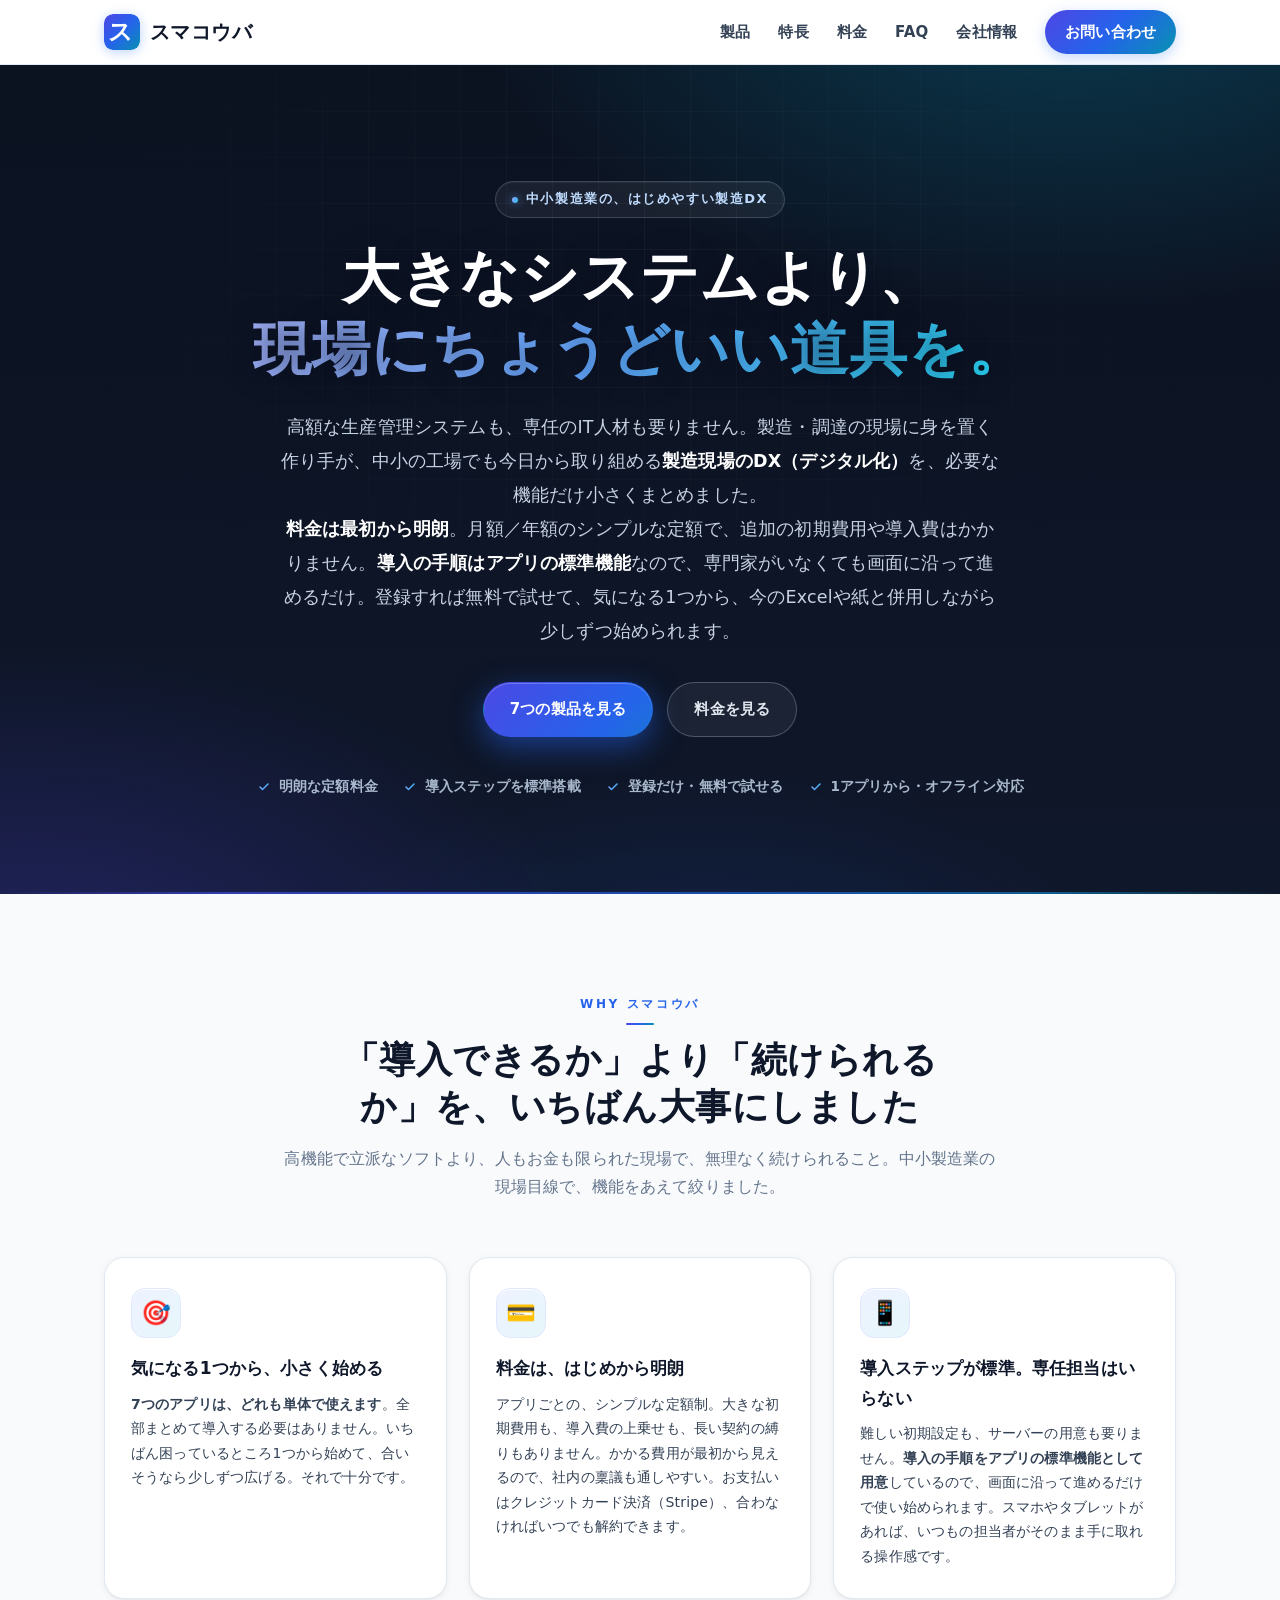
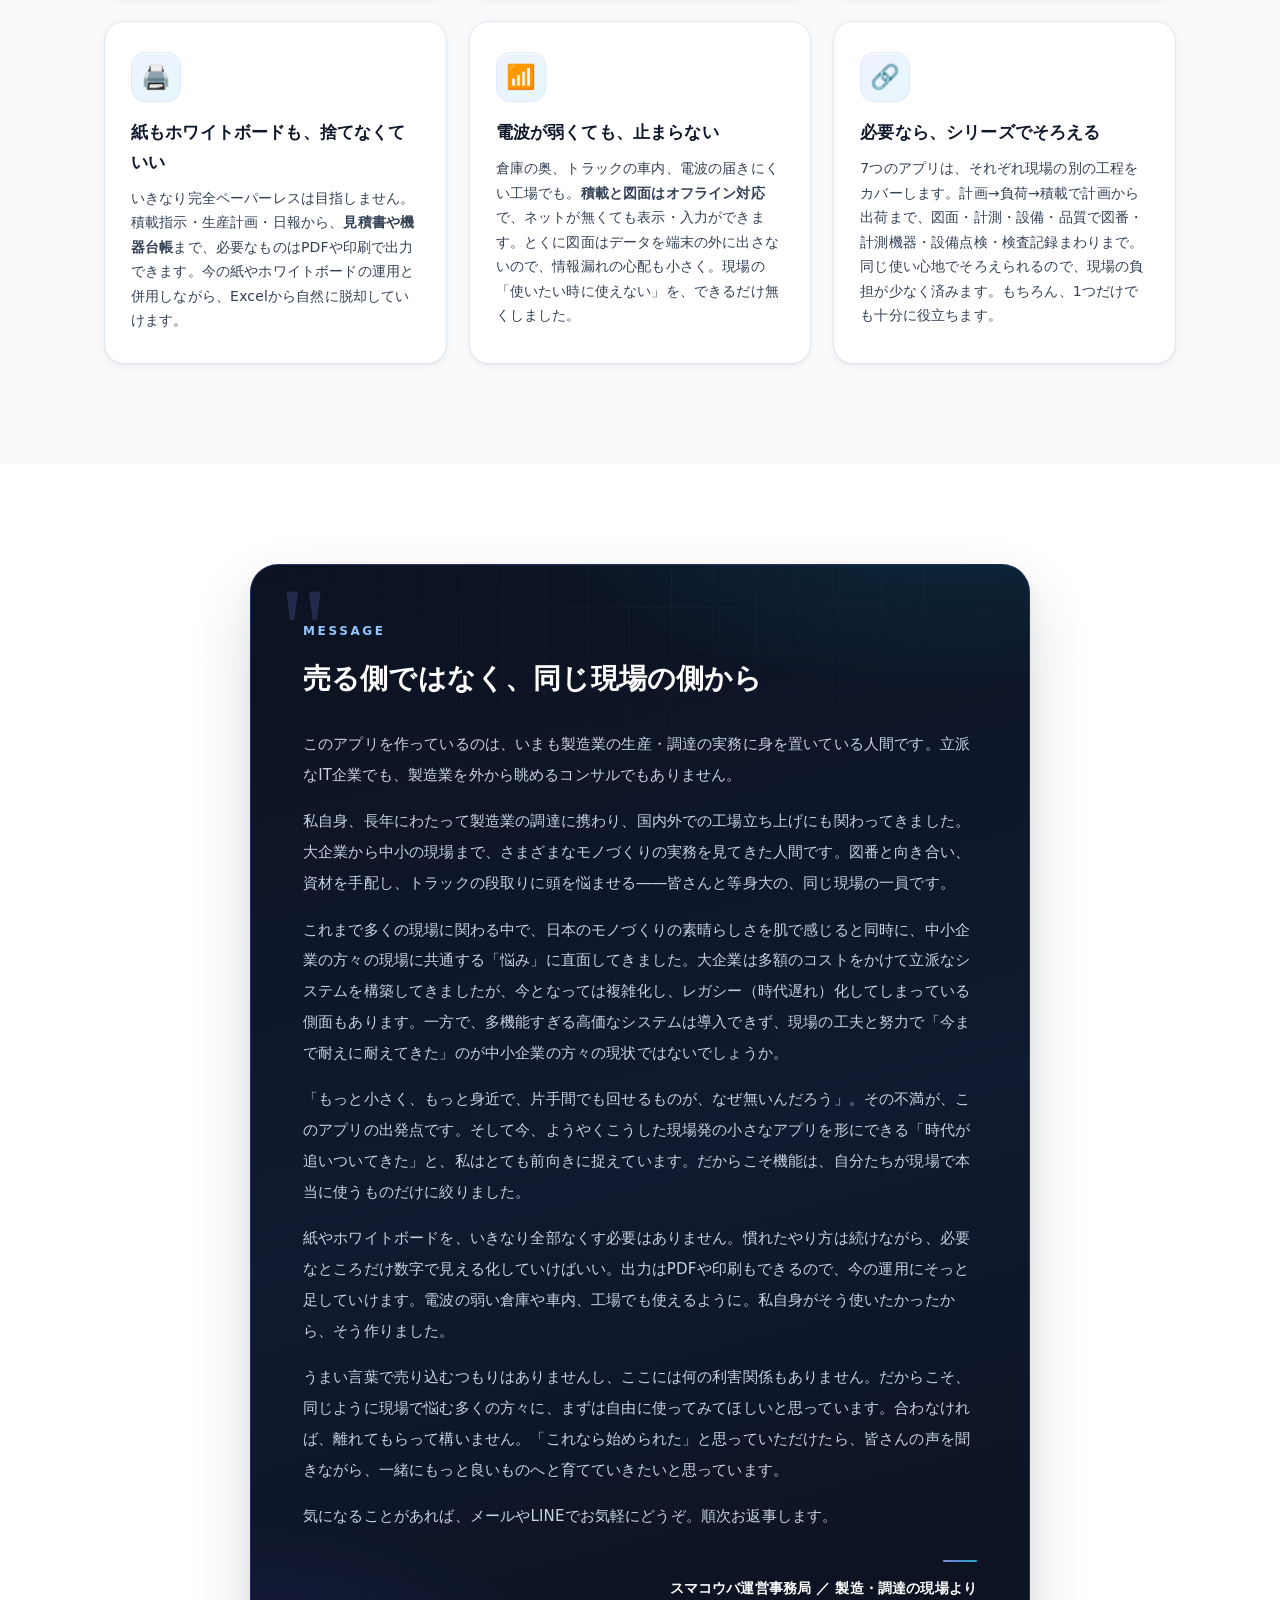
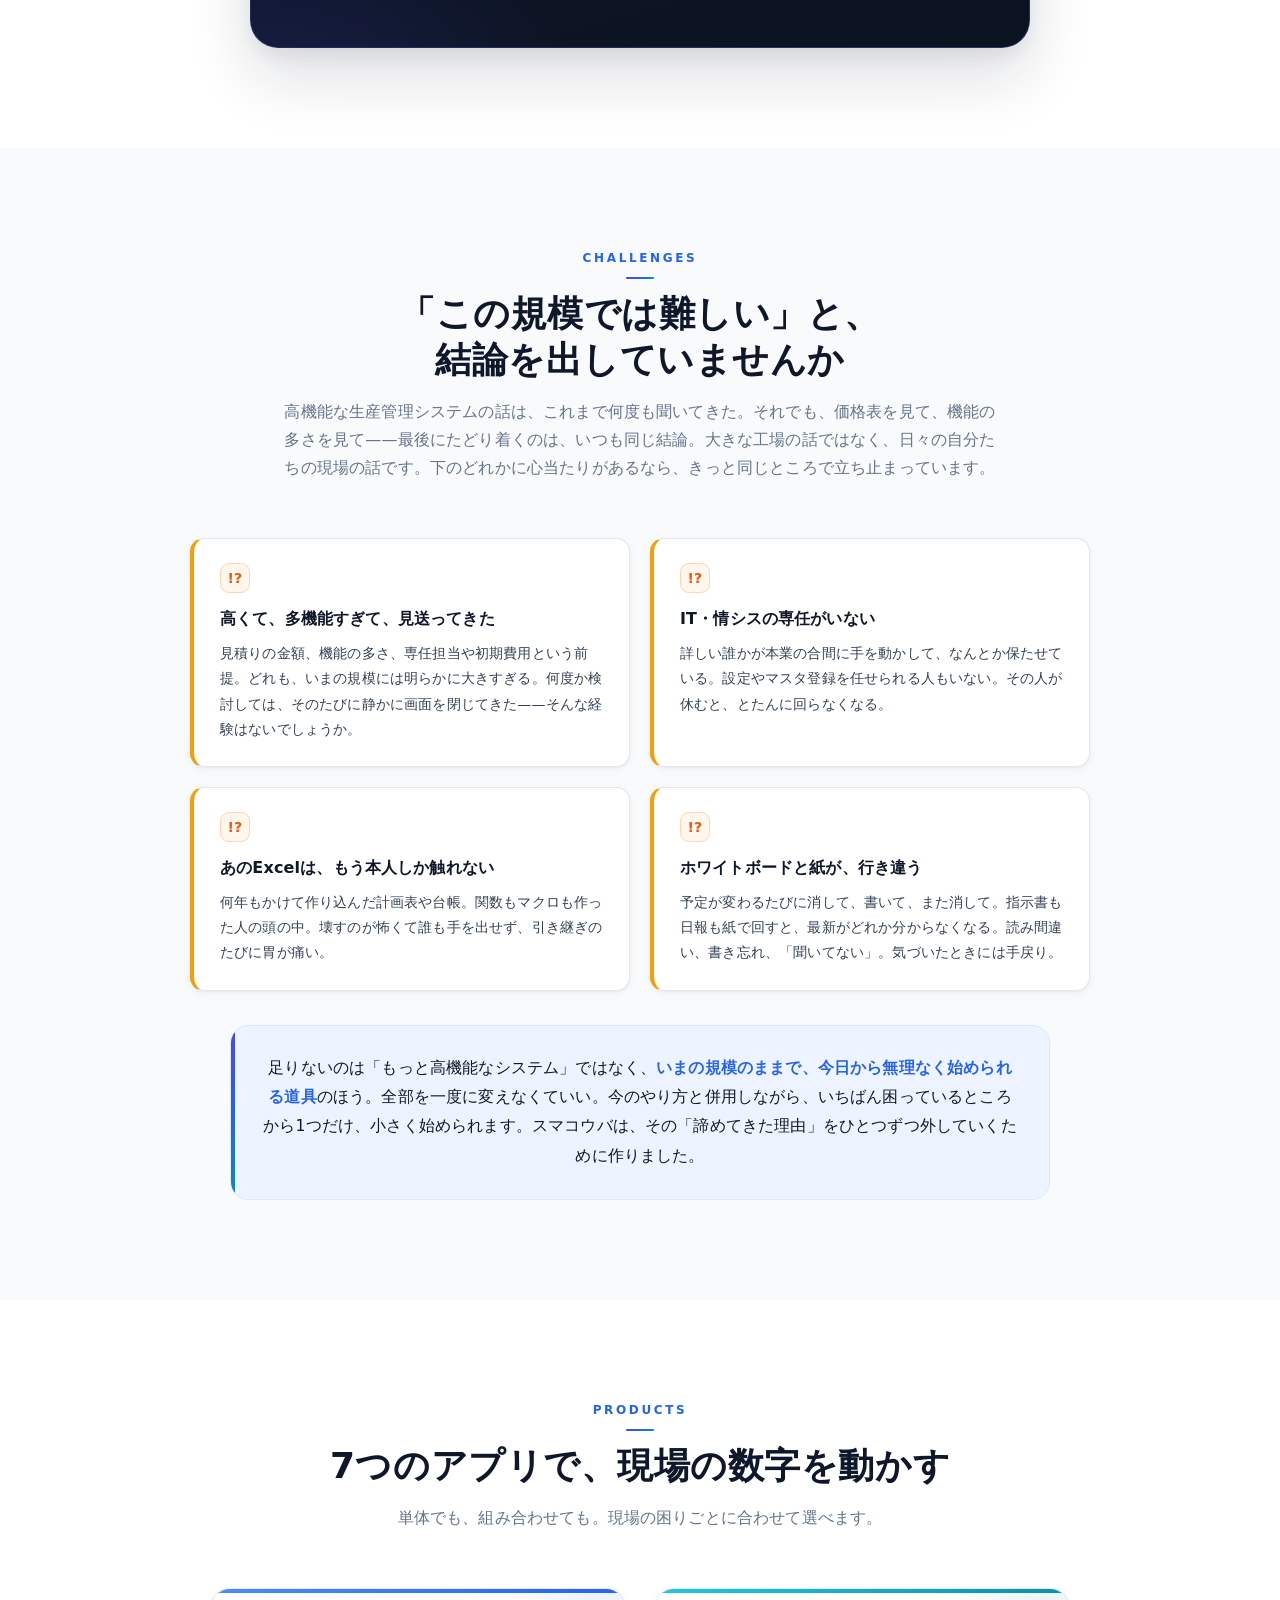
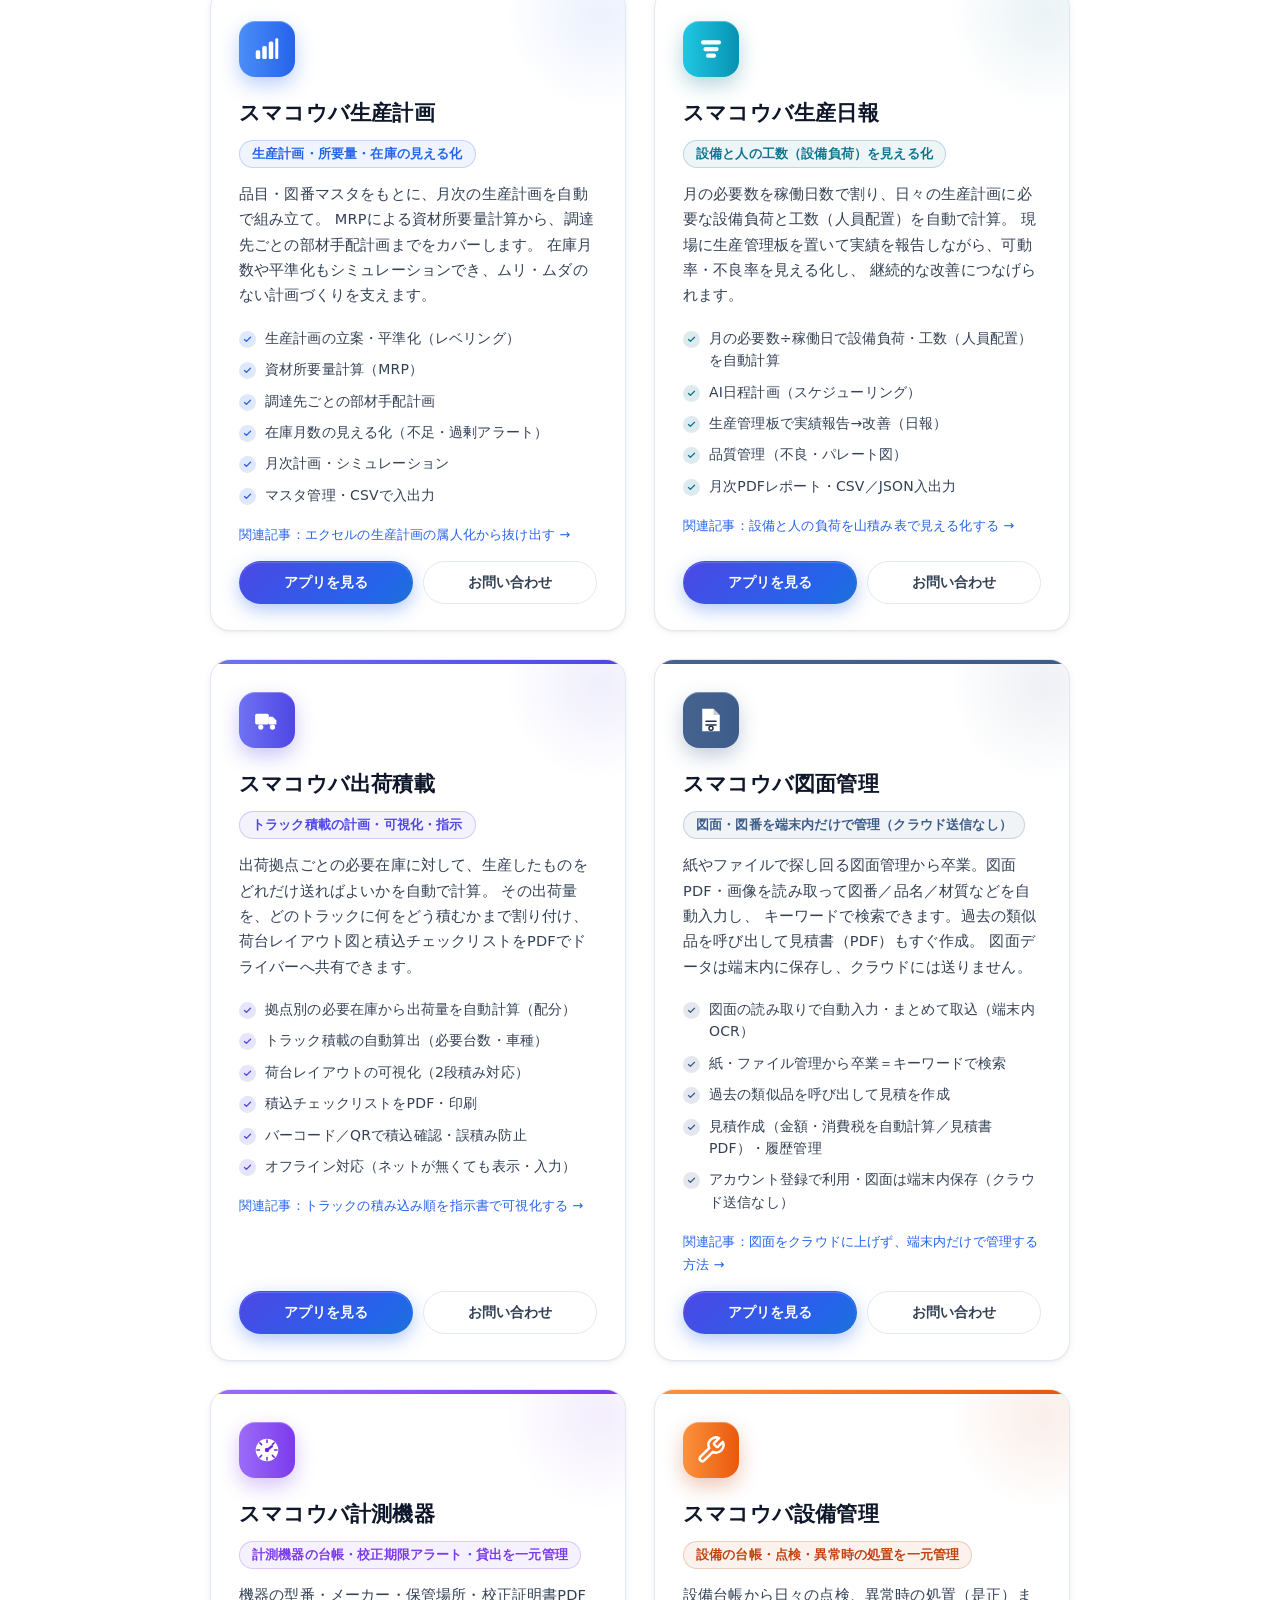
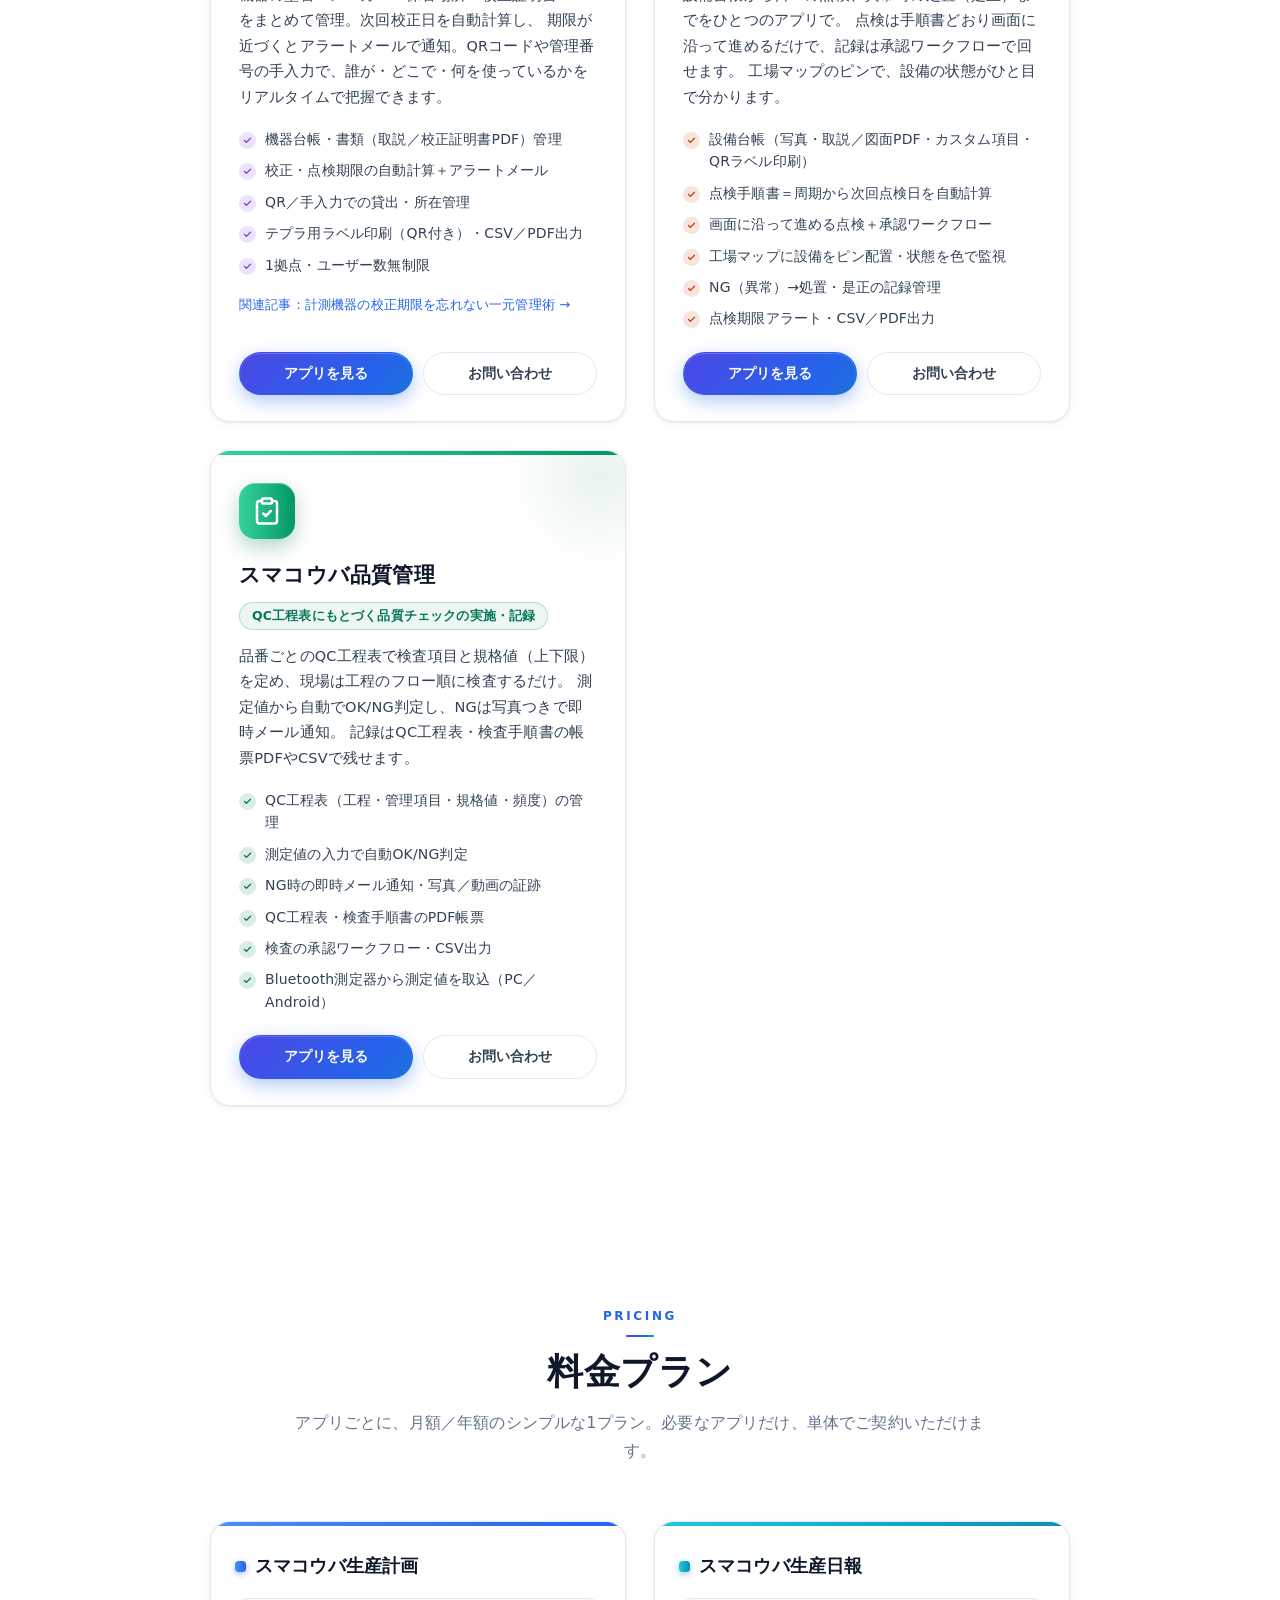
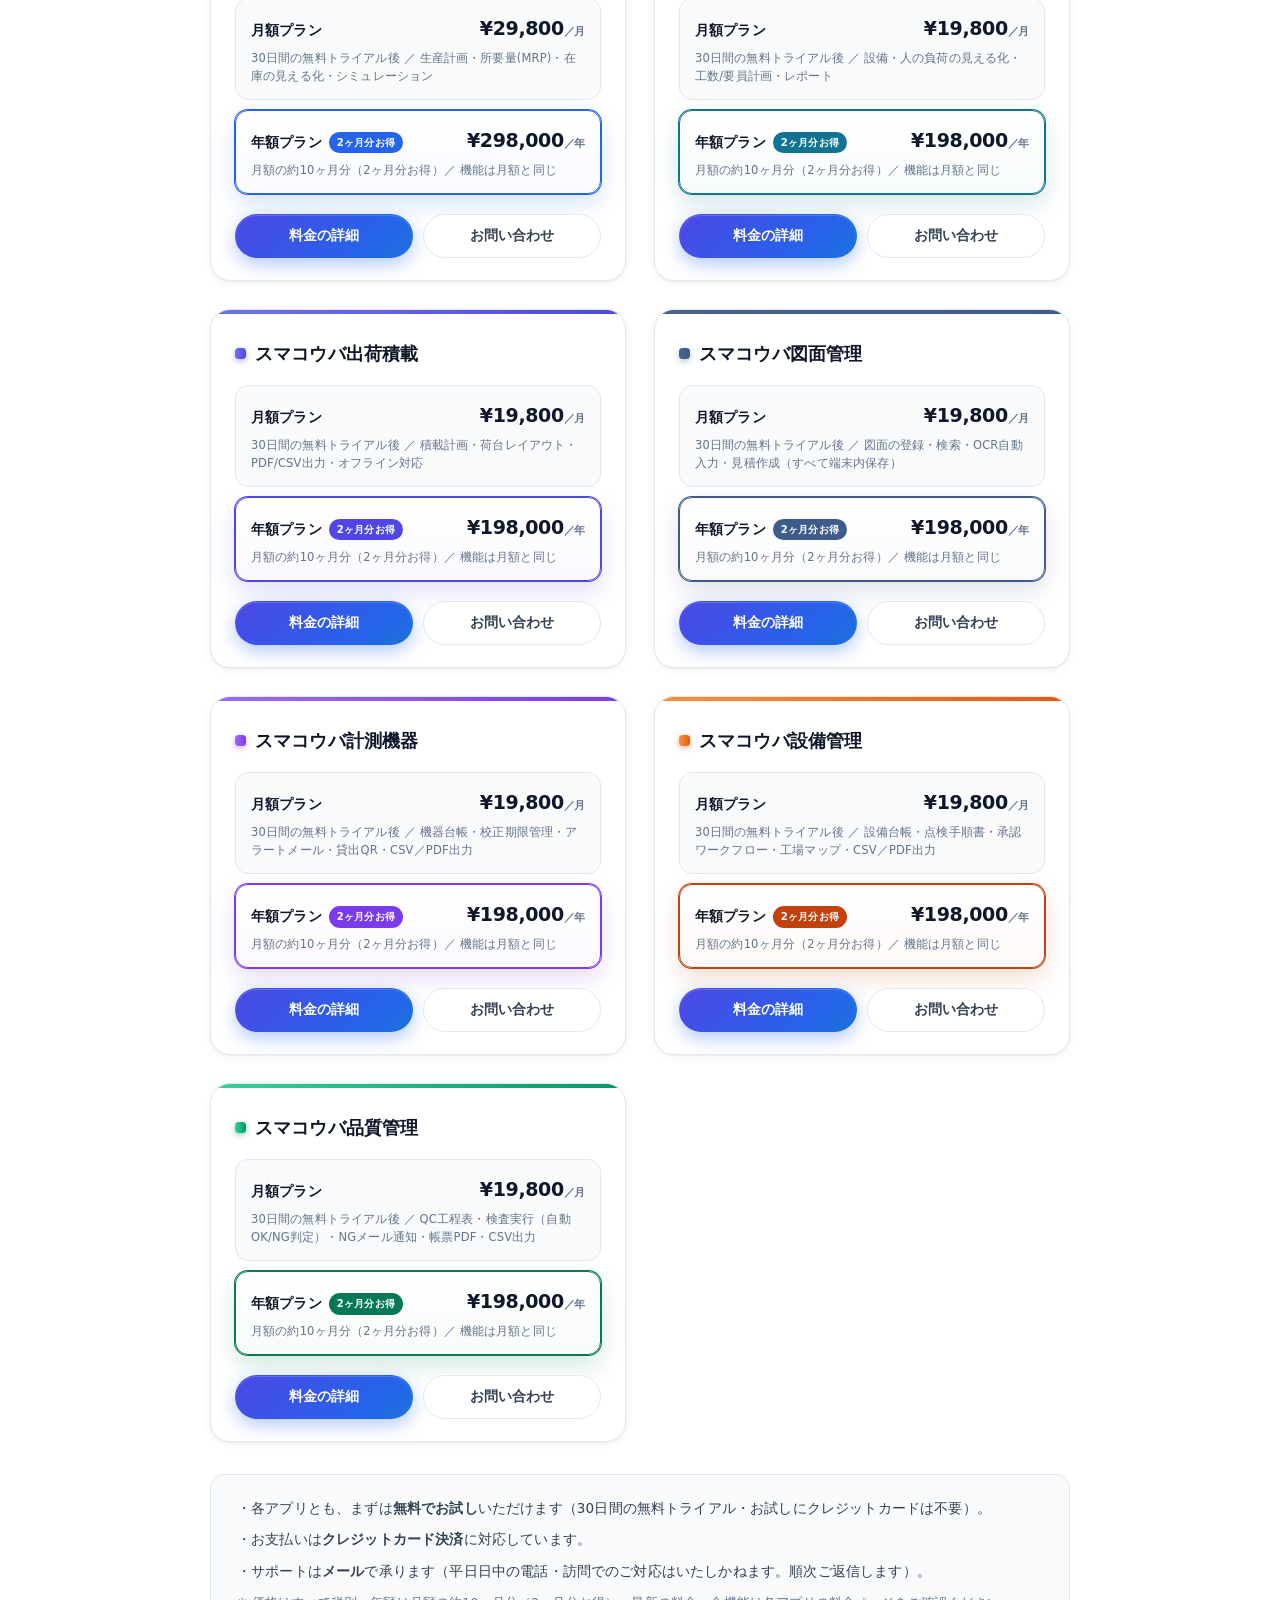
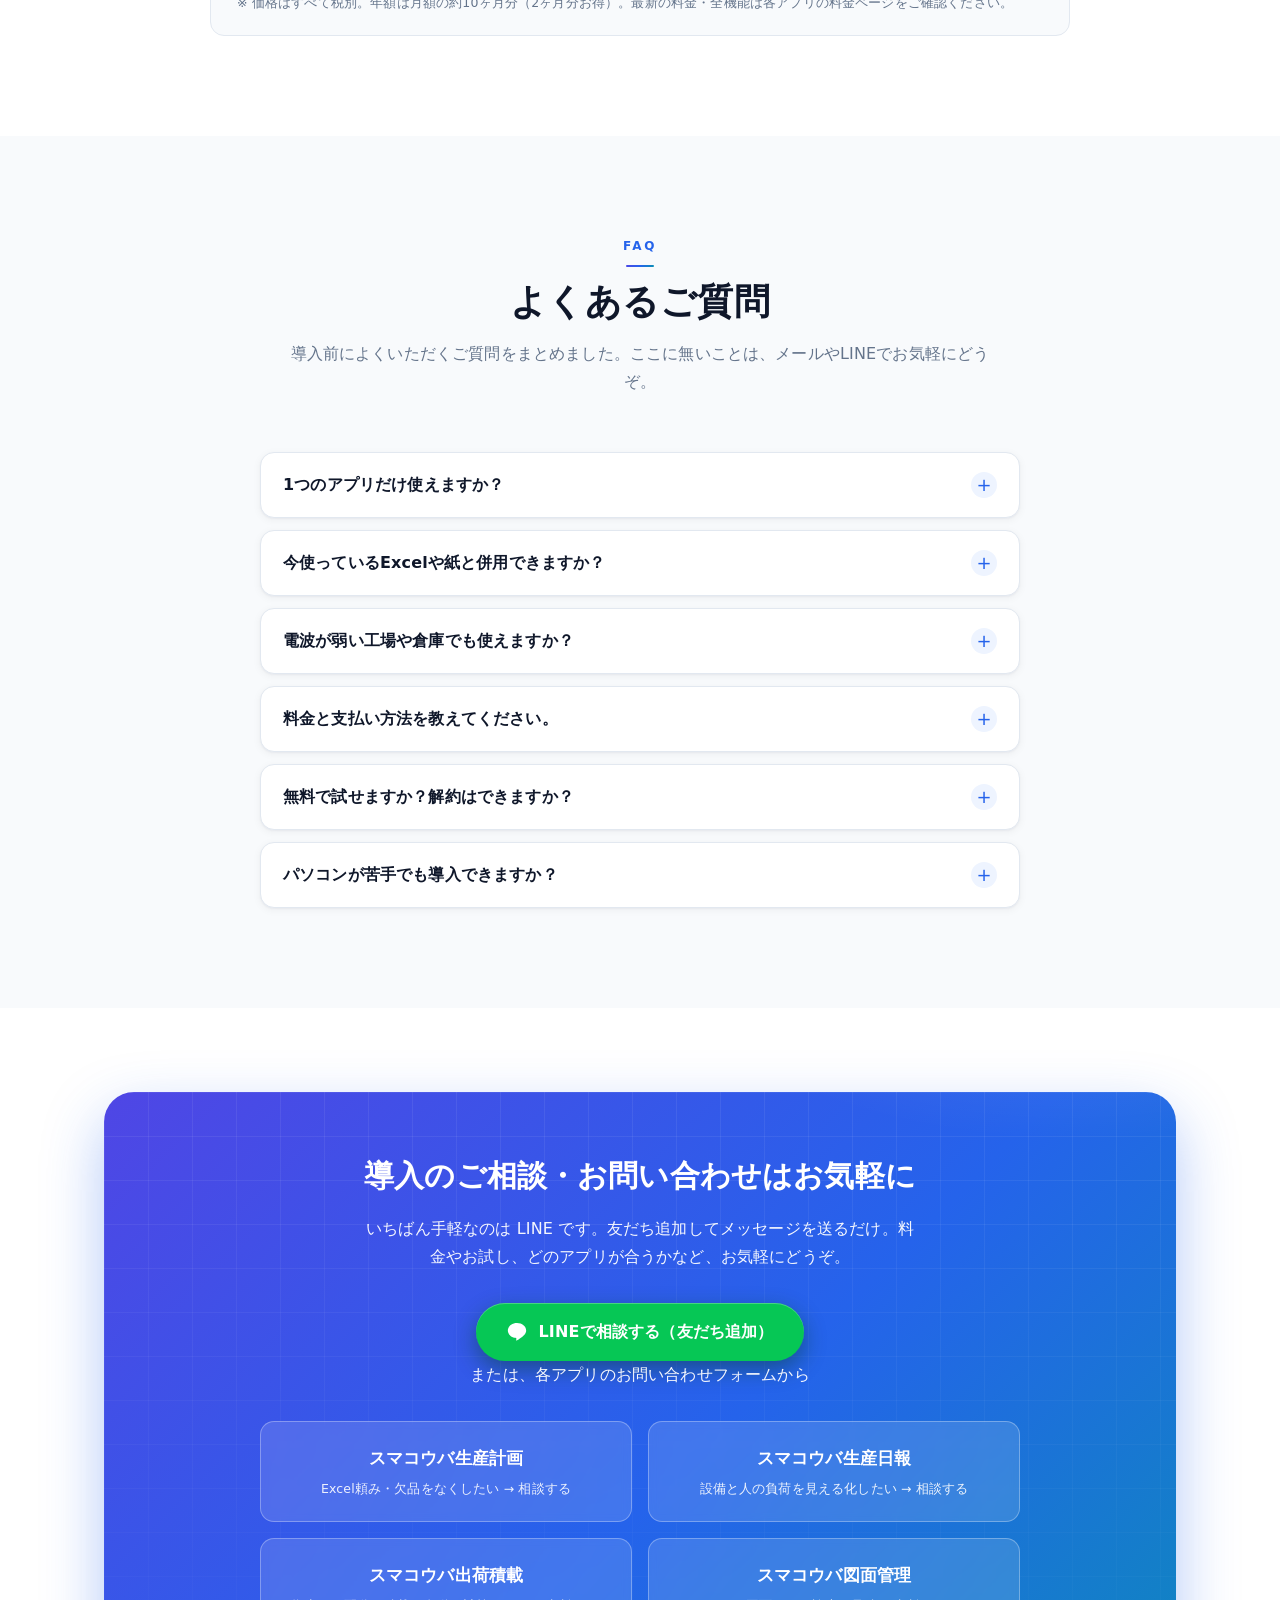
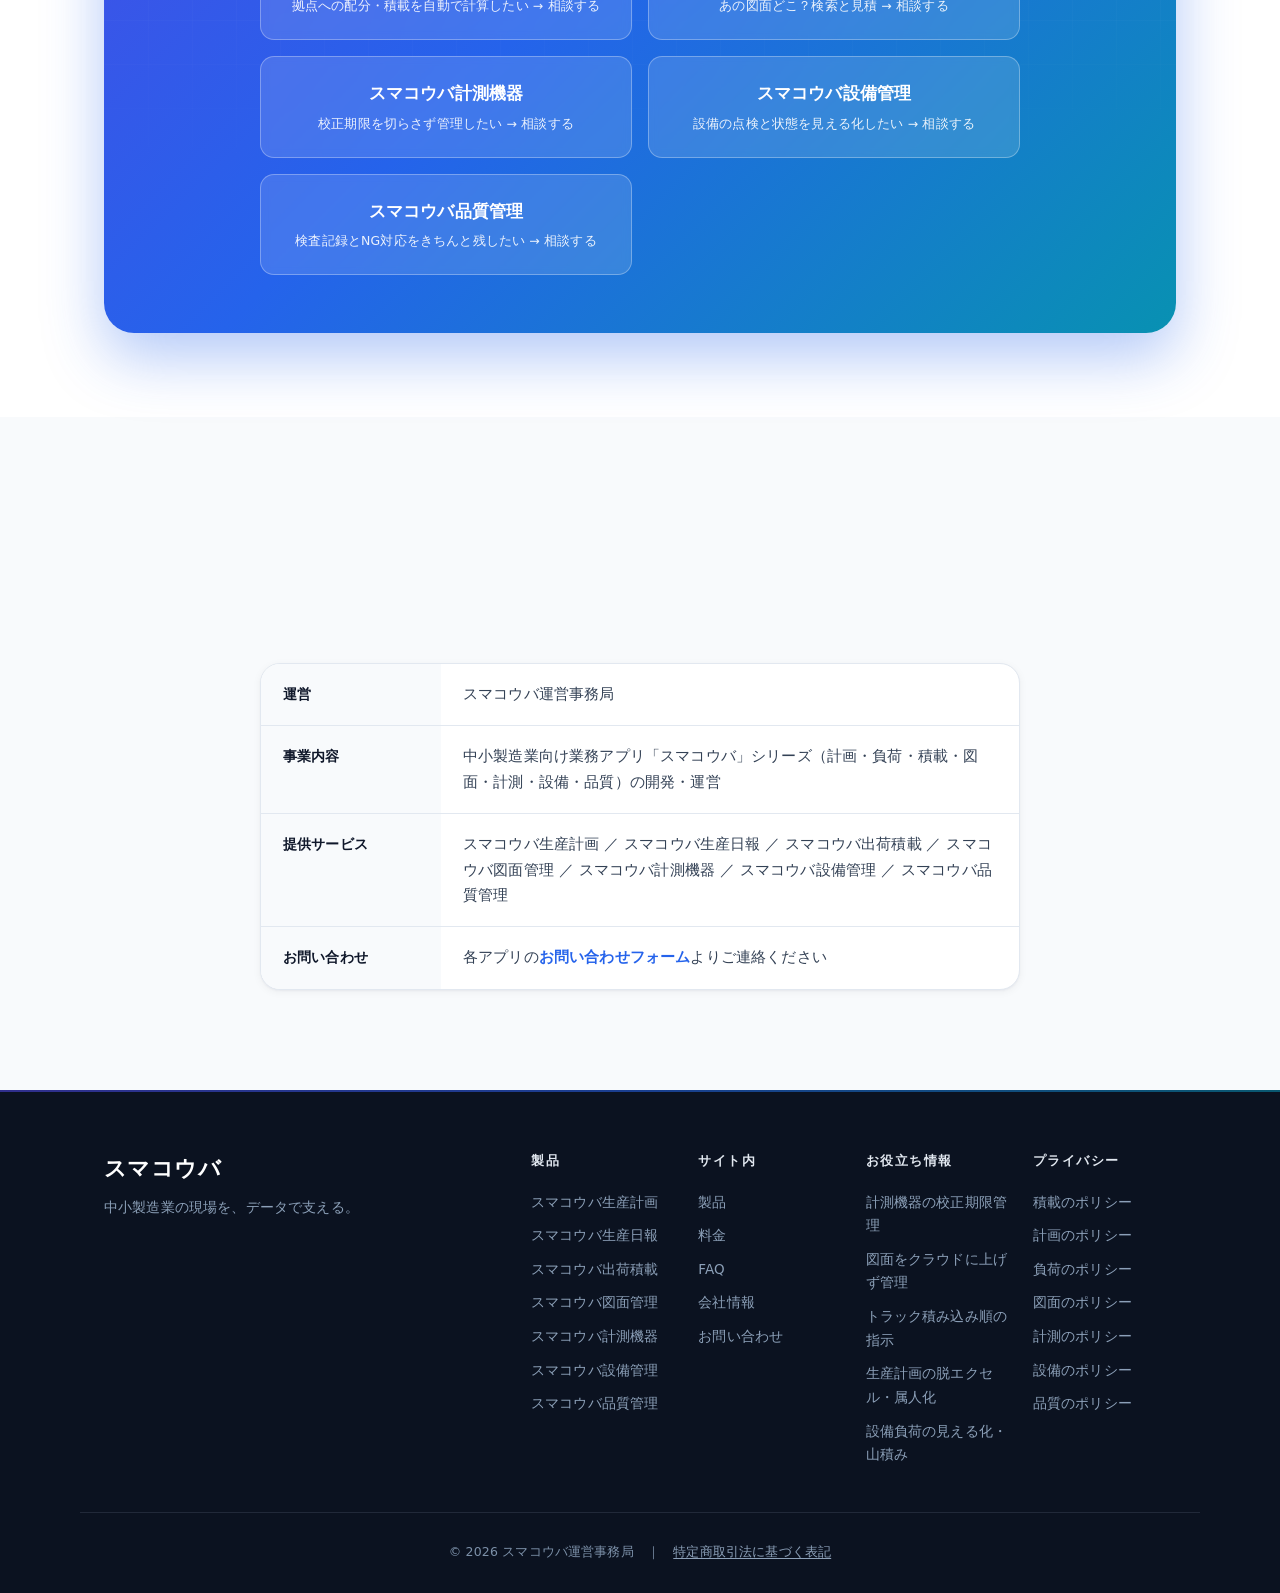
==== commit 48cf1c30: "Rename 日報 app to 4-char: スマコウバ日報 → スマコウバ生産日報 他アプリが全て4字のため「日報」だけ2字の不揃いを解消（ユーザー判断）。 HP 6箇所 + iOS表示名(CF" ====
--- a/index.html
+++ b/index.html
@@ -64,7 +64,7 @@
       },
       {
         "@type": "SoftwareApplication",
-        "name": "スマコウバ日報",
+        "name": "スマコウバ生産日報",
         "applicationCategory": "BusinessApplication",
         "operatingSystem": "Web, iOS",
         "url": "https://sumakouba-production-load-calc.vercel.app",
@@ -330,7 +330,7 @@
             <div class="product-icon" aria-hidden="true">
               <svg viewBox="0 0 24 24" width="30" height="30"><rect x="4" y="5" width="16" height="3.4" rx="1.6" fill="#fff"/><rect x="6" y="10.3" width="12" height="3.4" rx="1.6" fill="#fff"/><rect x="8" y="15.6" width="8" height="3.4" rx="1.6" fill="#fff"/></svg>
             </div>
-            <h3>スマコウバ日報</h3>
+            <h3>スマコウバ生産日報</h3>
             <p class="product-tag">設備と人の工数（設備負荷）を見える化</p>
             <p class="product-desc">
               月の必要数を稼働日数で割り、日々の生産計画に必要な設備負荷と工数（人員配置）を自動で計算。
@@ -514,7 +514,7 @@
 
           <!-- 負荷 -->
           <div class="price-app accent-cyan">
-            <h3>スマコウバ日報</h3>
+            <h3>スマコウバ生産日報</h3>
             <ul class="tier-list">
               <li class="tier">
                 <div class="tier-top"><span class="tier-name">月額プラン</span><span class="tier-price">¥19,800<small>／月</small></span></div>
@@ -714,7 +714,7 @@
               <span class="cta-link-sub">Excel頼み・欠品をなくしたい → 相談する</span>
             </a>
             <a class="cta-link accent-cyan" href="https://sumakouba-production-load-calc.vercel.app/contact" target="_blank" rel="noopener">
-              <span class="cta-link-name">スマコウバ日報</span>
+              <span class="cta-link-name">スマコウバ生産日報</span>
               <span class="cta-link-sub">設備と人の負荷を見える化したい → 相談する</span>
             </a>
             <a class="cta-link accent-blue" href="https://sumakouba-truck-loader.vercel.app/contact" target="_blank" rel="noopener">
@@ -752,7 +752,7 @@
         <dl class="company-table">
           <div><dt>運営</dt><dd>スマコウバ運営事務局</dd></div>
           <div><dt>事業内容</dt><dd>中小製造業向け業務アプリ「スマコウバ」シリーズ（計画・負荷・積載・図面・計測・設備・品質）の開発・運営</dd></div>
-          <div><dt>提供サービス</dt><dd>スマコウバ生産計画 ／ スマコウバ日報 ／ スマコウバ出荷積載 ／ スマコウバ図面管理 ／ スマコウバ計測機器 ／ スマコウバ設備管理 ／ スマコウバ品質管理</dd></div>
+          <div><dt>提供サービス</dt><dd>スマコウバ生産計画 ／ スマコウバ生産日報 ／ スマコウバ出荷積載 ／ スマコウバ図面管理 ／ スマコウバ計測機器 ／ スマコウバ設備管理 ／ スマコウバ品質管理</dd></div>
           <div><dt>お問い合わせ</dt><dd>各アプリの<a href="#contact">お問い合わせフォーム</a>よりご連絡ください</dd></div>
         </dl>
       </div>
@@ -770,7 +770,7 @@
         <div class="footer-col">
           <h4>製品</h4>
           <a href="https://sumakouba-production-plan.vercel.app" target="_blank" rel="noopener">スマコウバ生産計画</a>
-          <a href="https://sumakouba-production-load-calc.vercel.app" target="_blank" rel="noopener">スマコウバ日報</a>
+          <a href="https://sumakouba-production-load-calc.vercel.app" target="_blank" rel="noopener">スマコウバ生産日報</a>
           <a href="https://sumakouba-truck-loader.vercel.app" target="_blank" rel="noopener">スマコウバ出荷積載</a>
           <a href="https://sumakouba-zumen.vercel.app" target="_blank" rel="noopener">スマコウバ図面管理</a>
           <a href="https://sumakouba-keisoku.vercel.app" target="_blank" rel="noopener">スマコウバ計測機器</a>
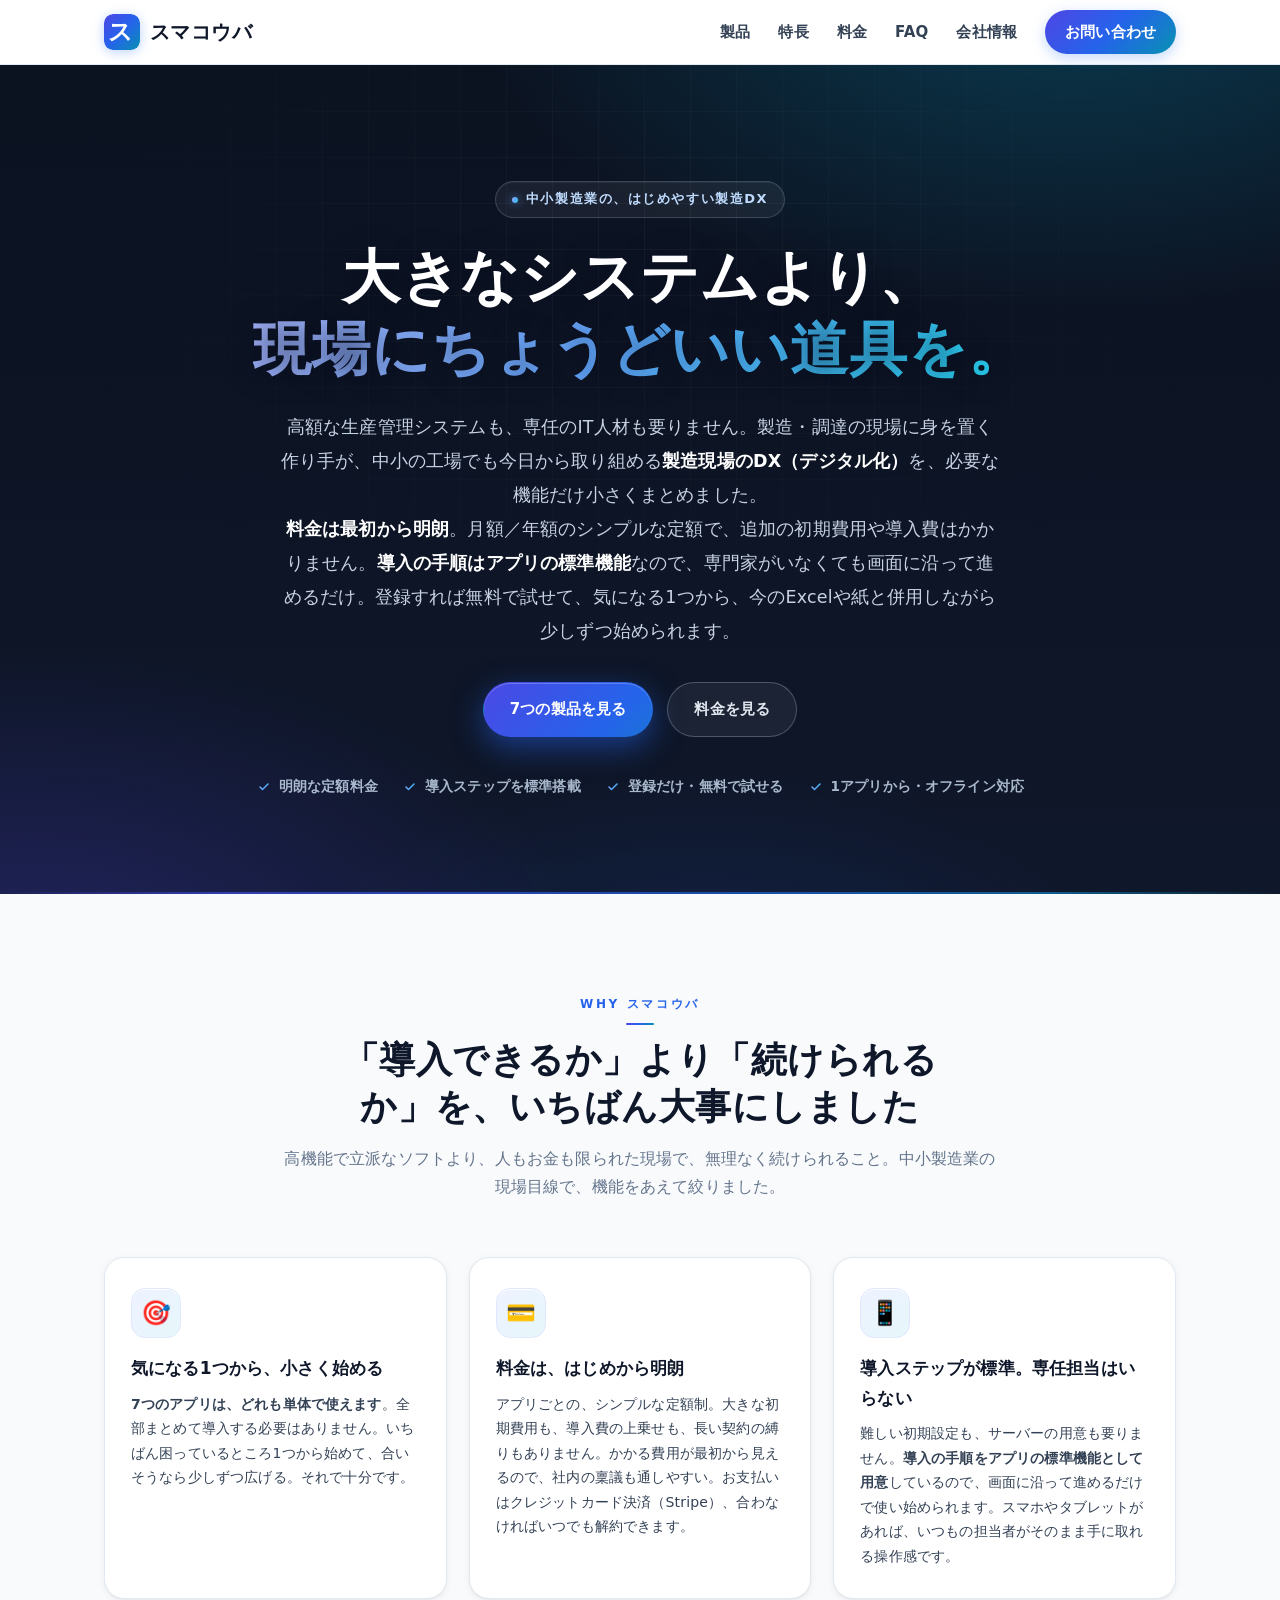
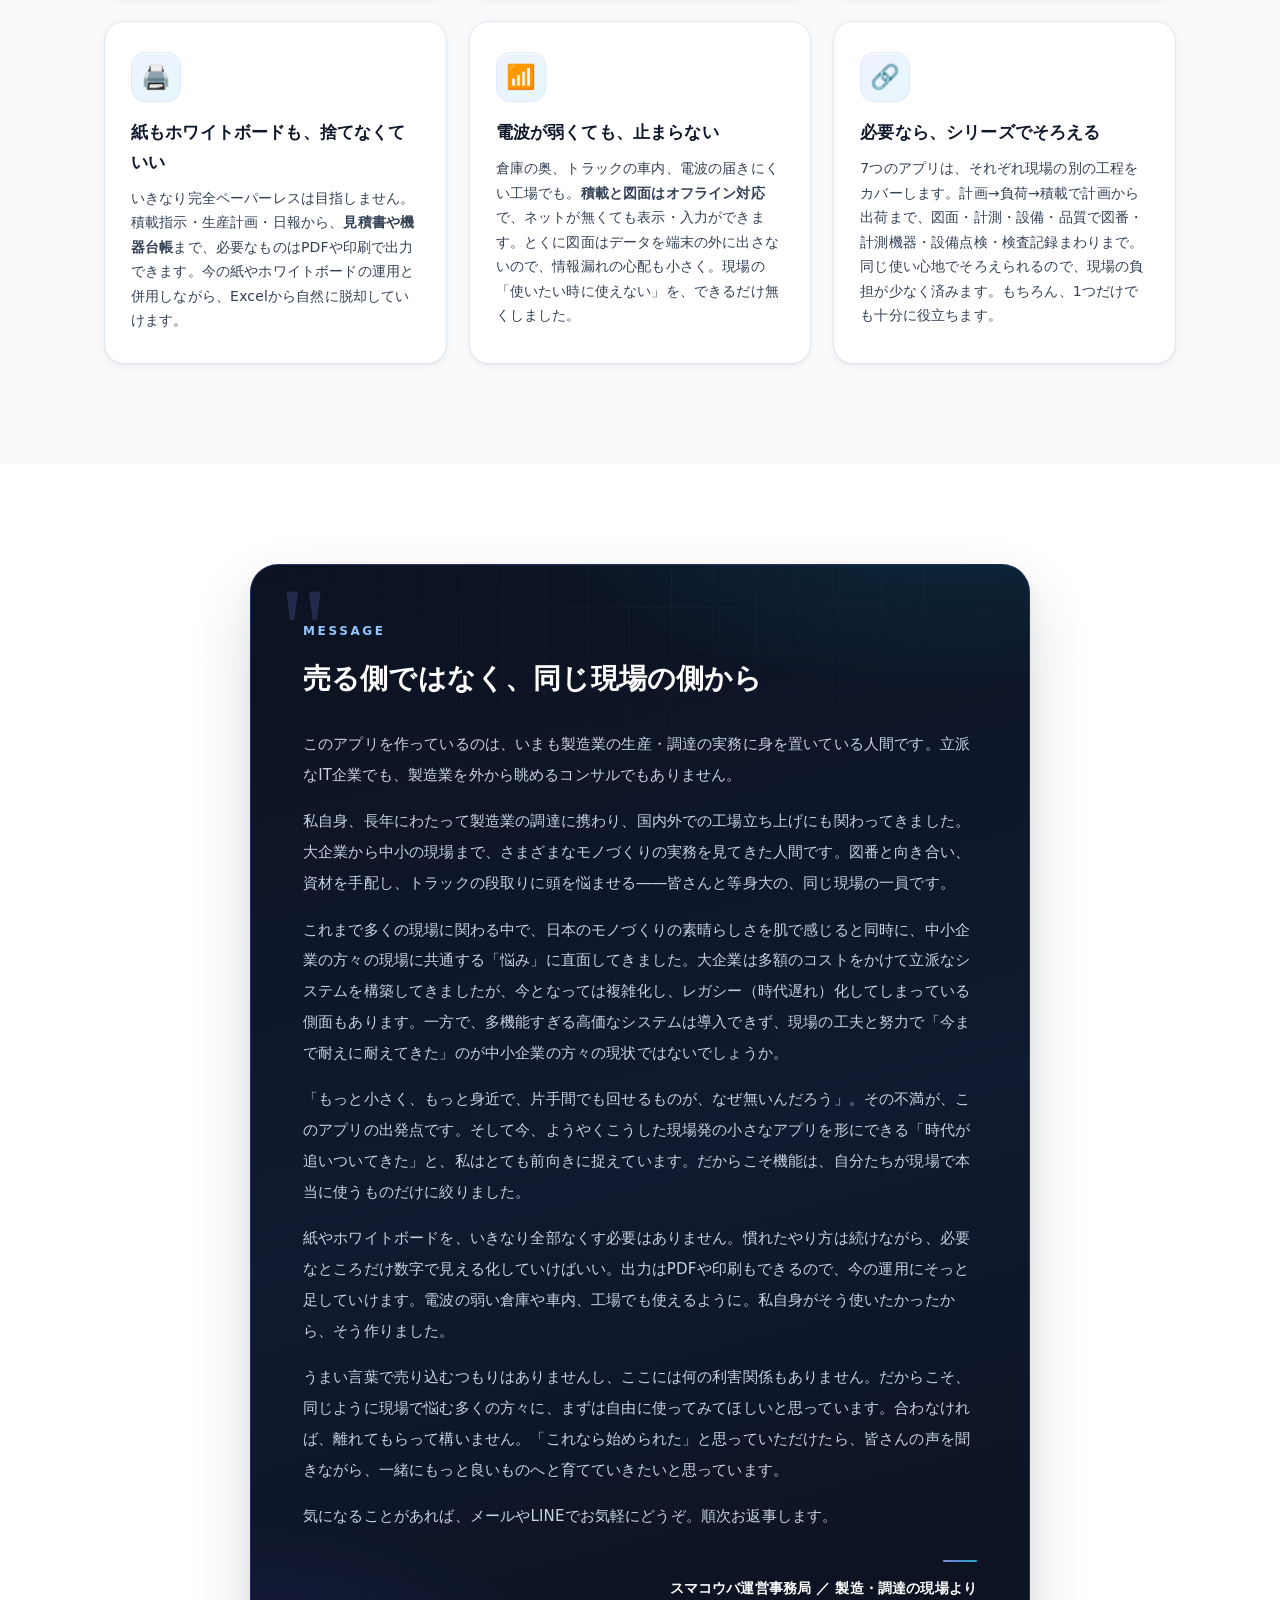
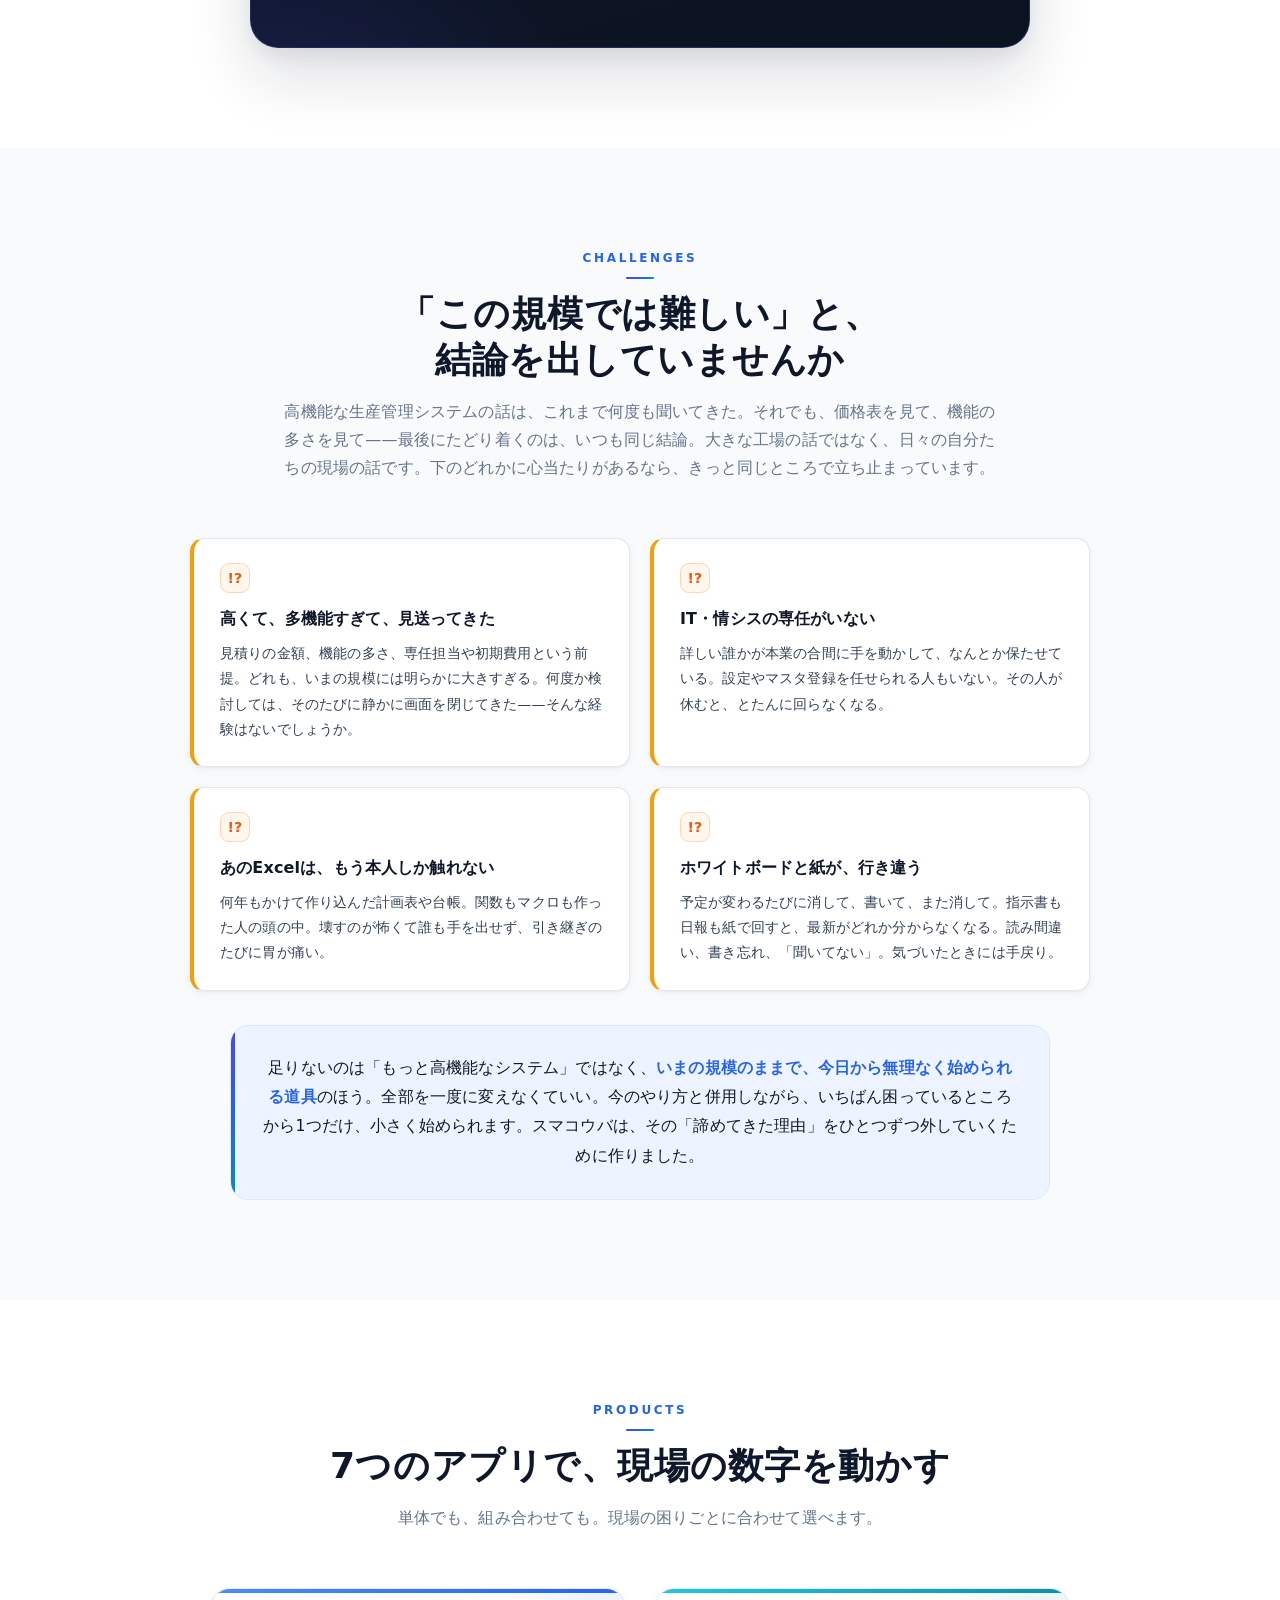
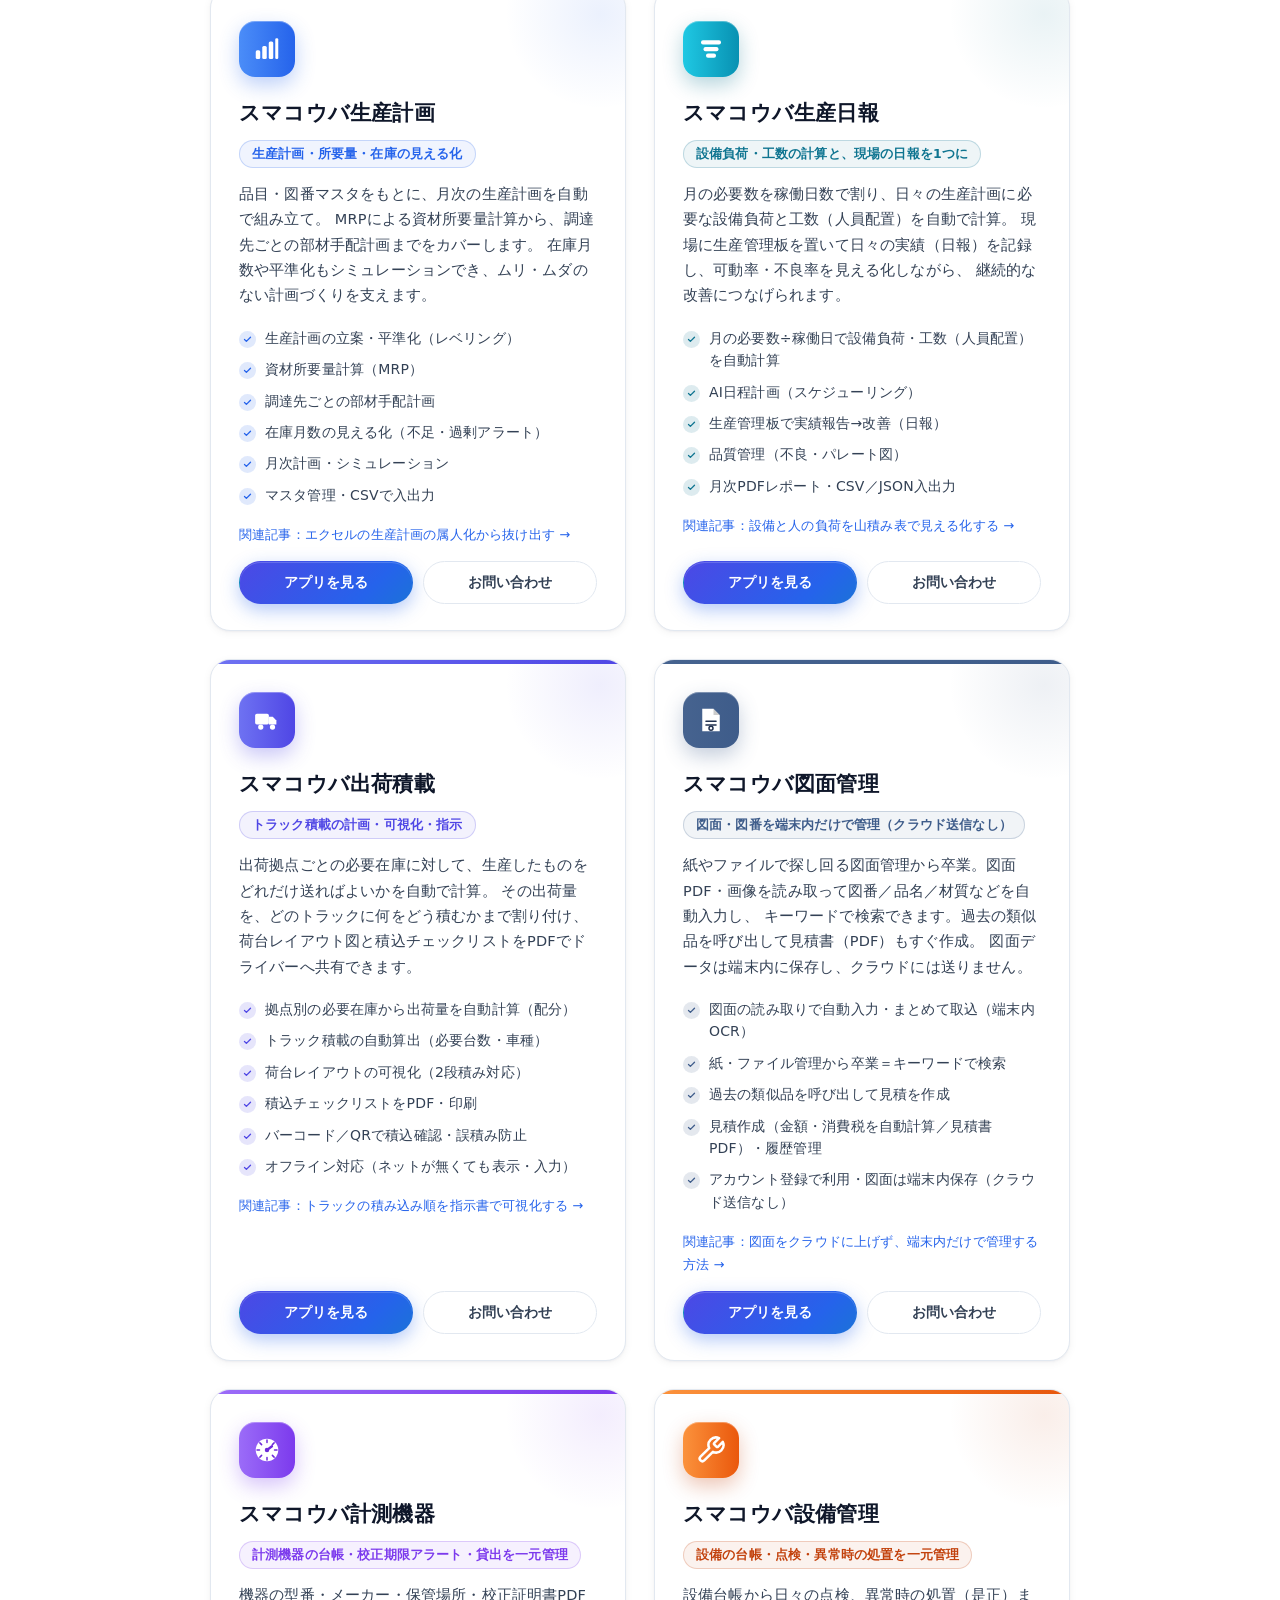
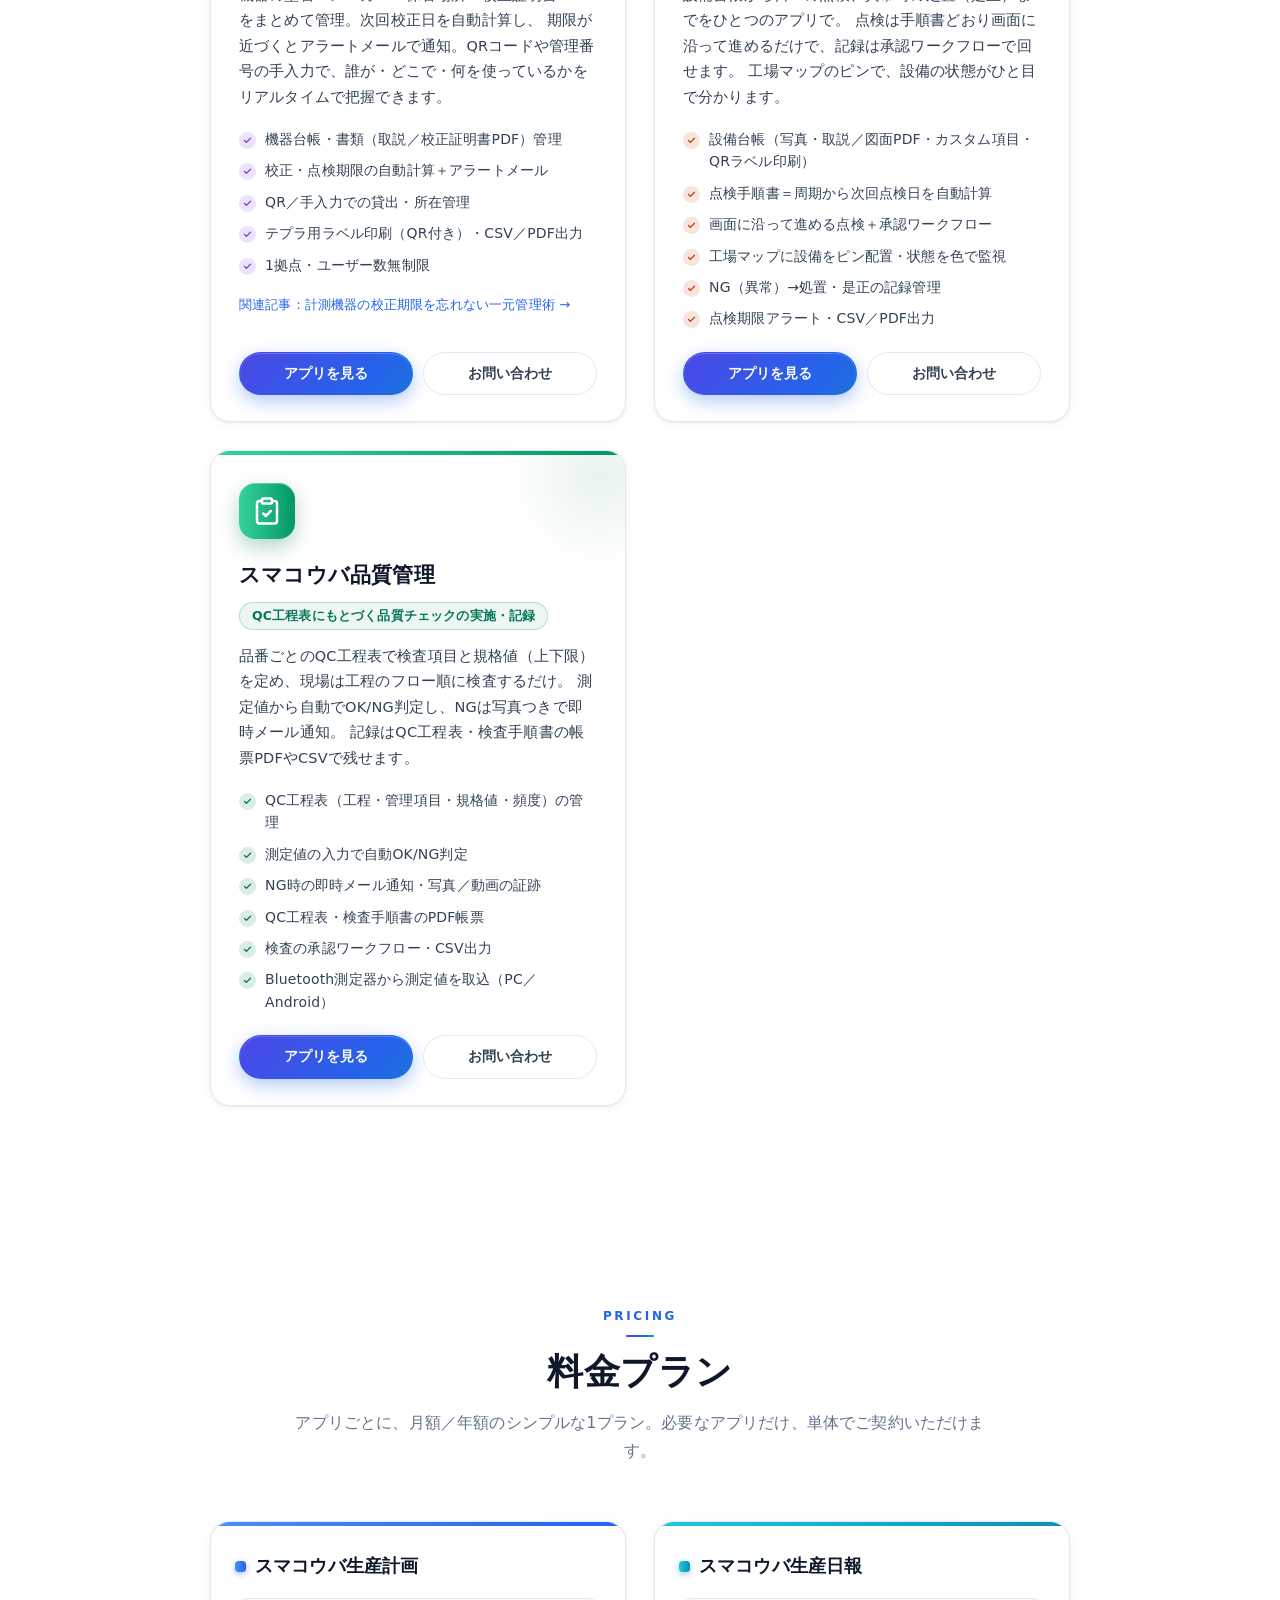
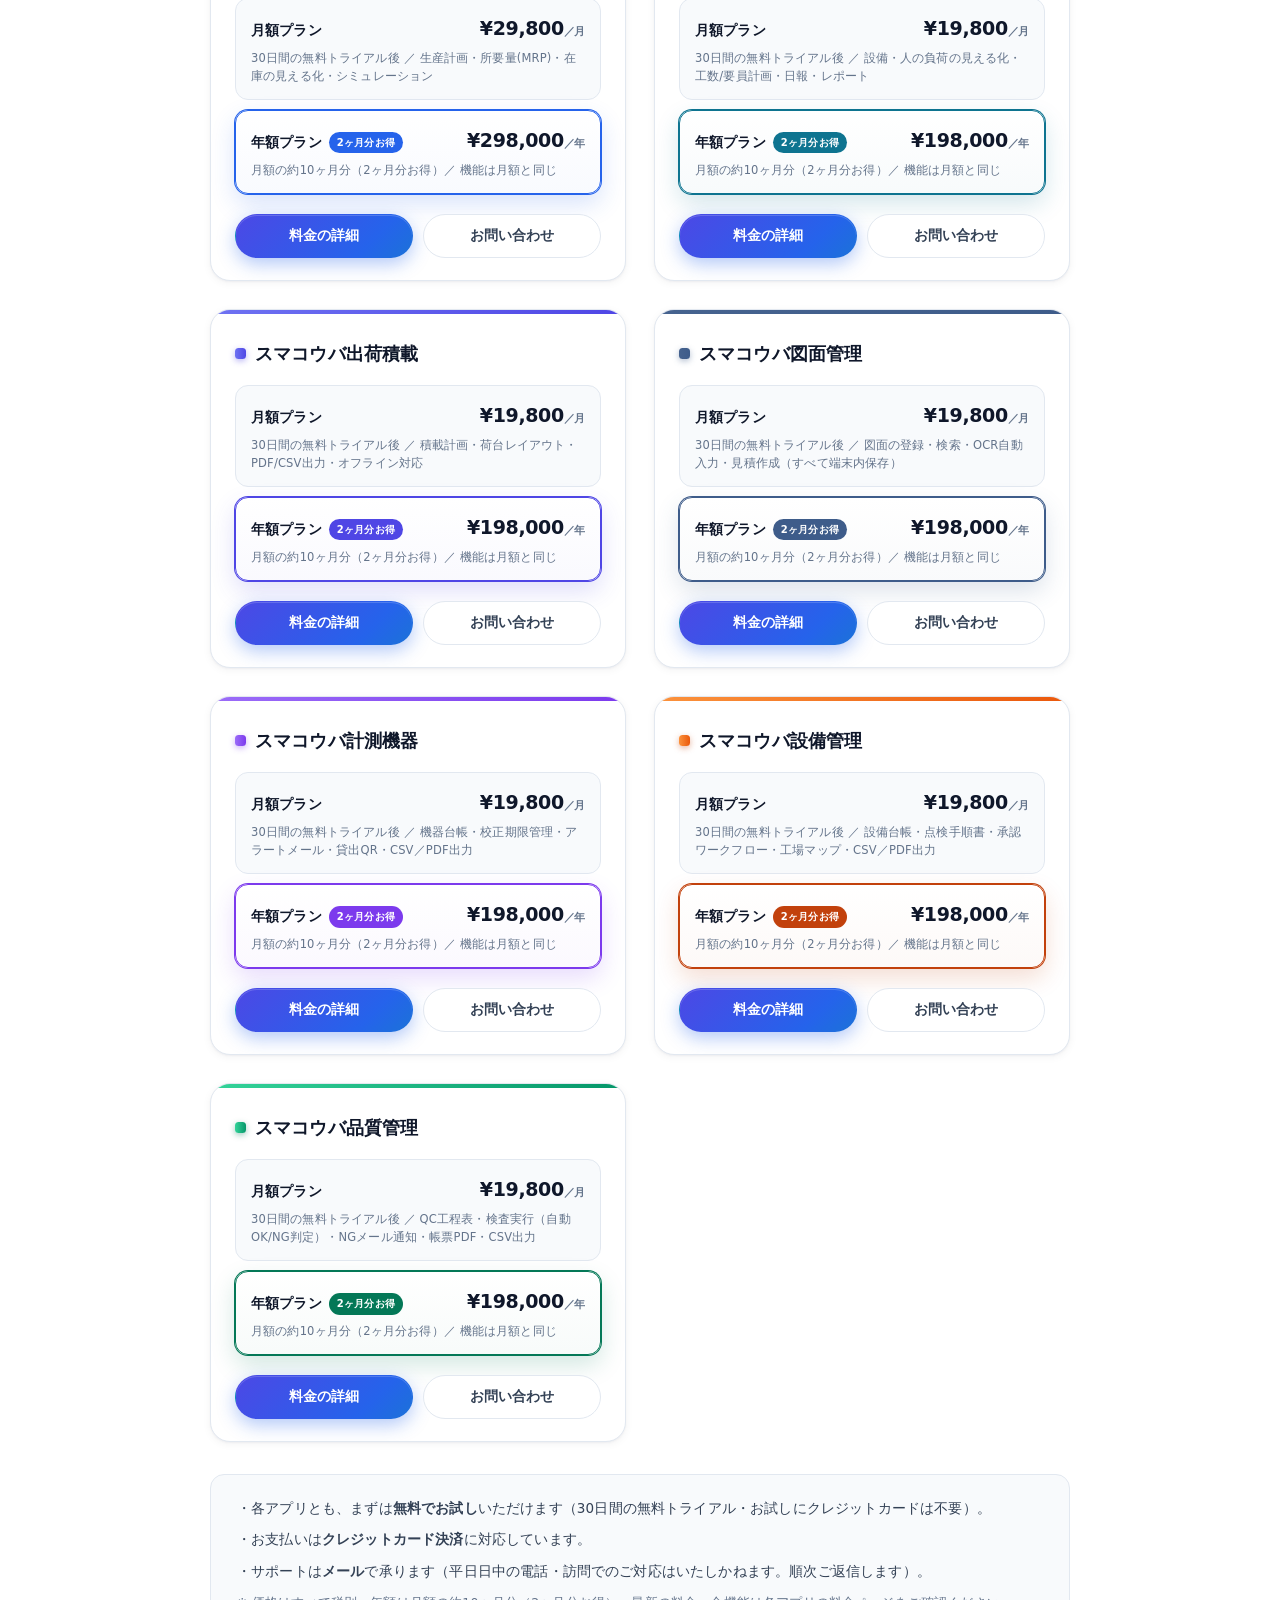
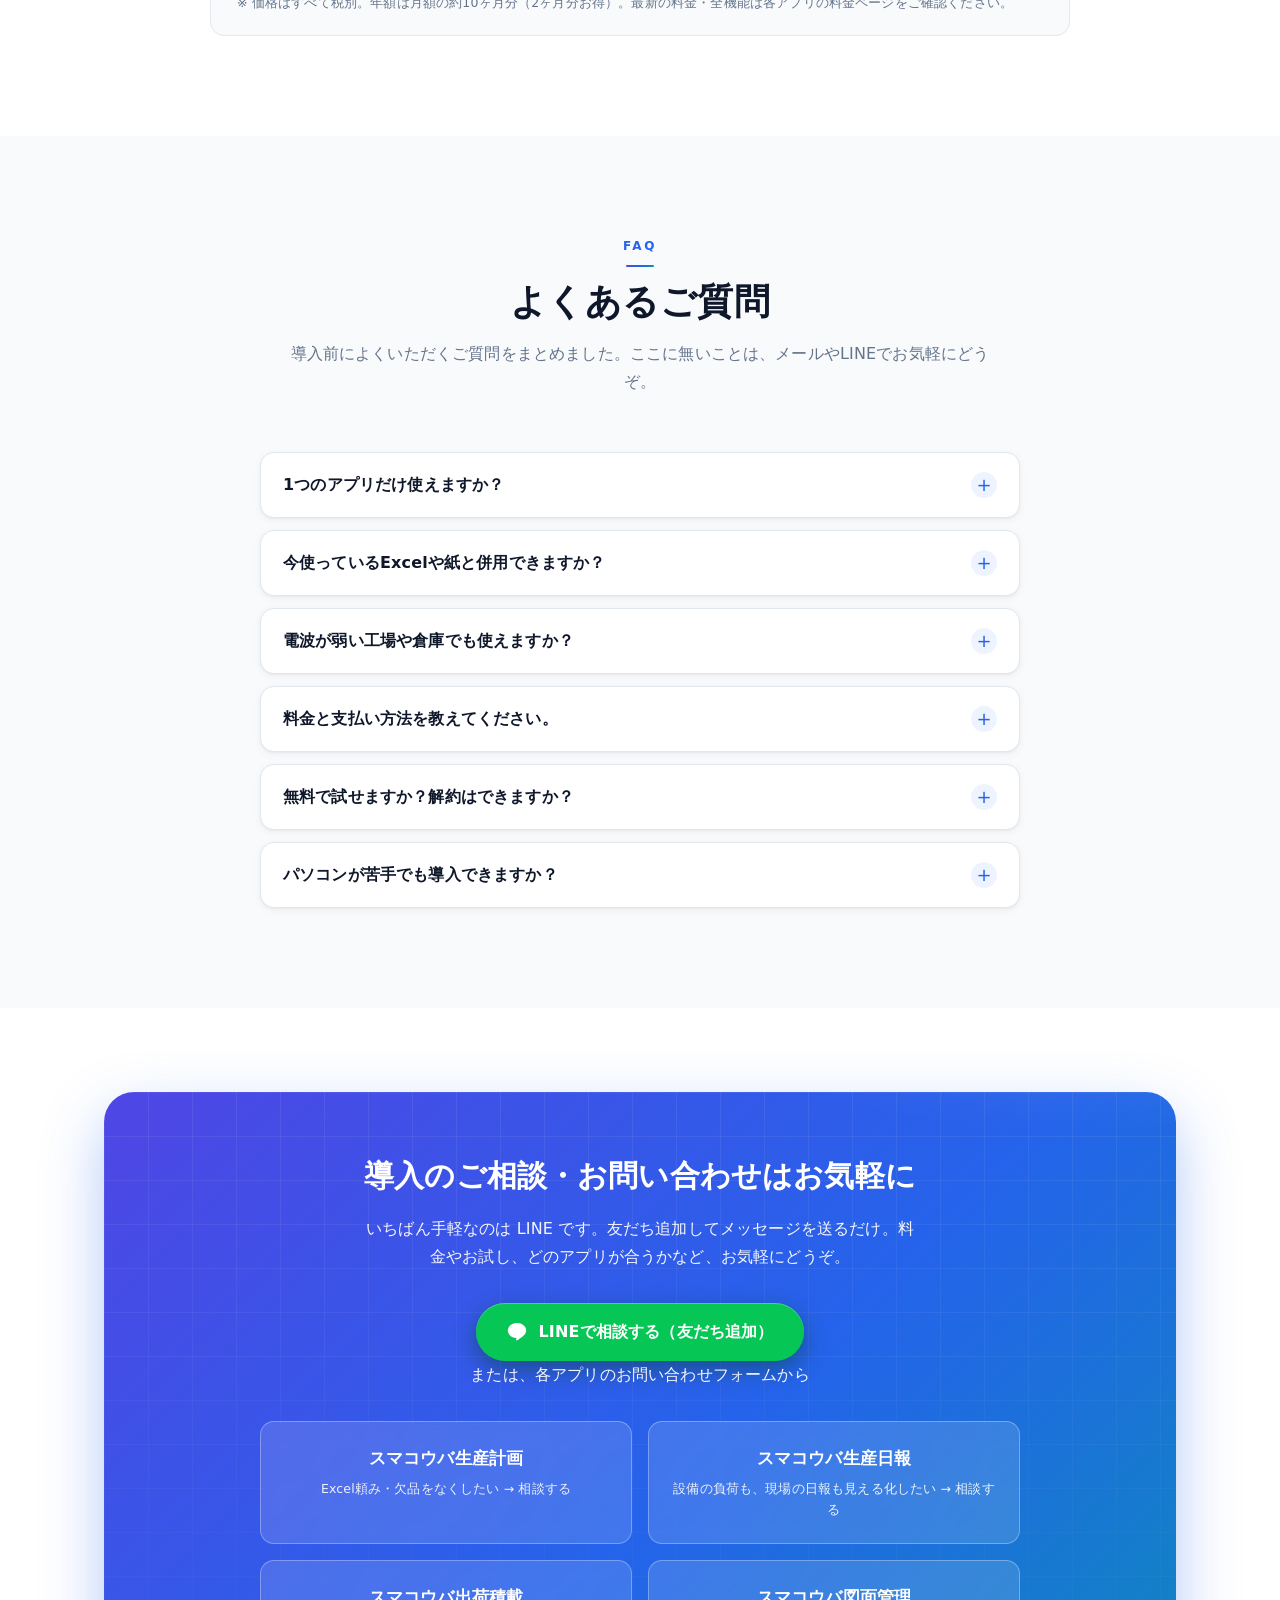
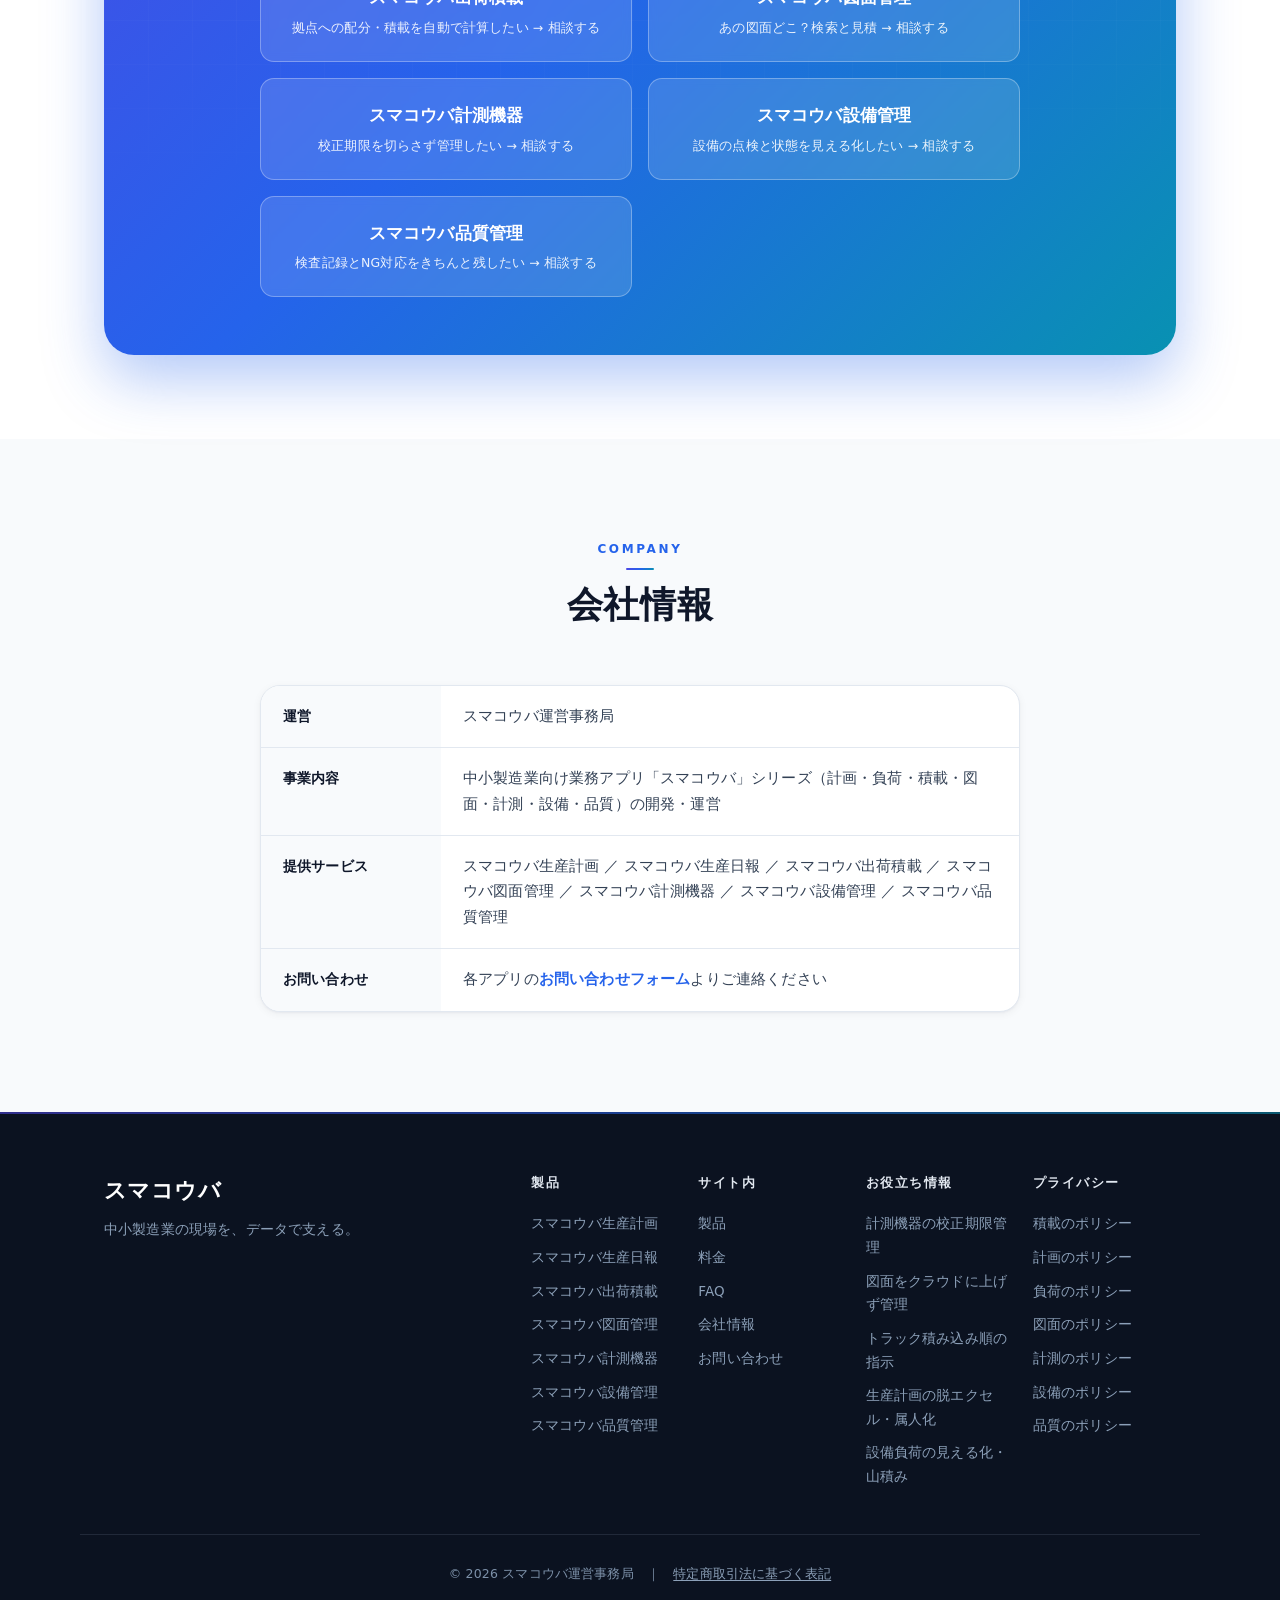
==== commit 13325b82: "Copy: reflect 日報 in 生産日報 app descriptions (tagline/desc/pricing/CTA) アプリ名を「生産日報」にしたのに説明が負荷計算のみだったため、" ====
--- a/index.html
+++ b/index.html
@@ -331,10 +331,10 @@
               <svg viewBox="0 0 24 24" width="30" height="30"><rect x="4" y="5" width="16" height="3.4" rx="1.6" fill="#fff"/><rect x="6" y="10.3" width="12" height="3.4" rx="1.6" fill="#fff"/><rect x="8" y="15.6" width="8" height="3.4" rx="1.6" fill="#fff"/></svg>
             </div>
             <h3>スマコウバ生産日報</h3>
-            <p class="product-tag">設備と人の工数（設備負荷）を見える化</p>
+            <p class="product-tag">設備負荷・工数の計算と、現場の日報を1つに</p>
             <p class="product-desc">
               月の必要数を稼働日数で割り、日々の生産計画に必要な設備負荷と工数（人員配置）を自動で計算。
-              現場に生産管理板を置いて実績を報告しながら、可動率・不良率を見える化し、
+              現場に生産管理板を置いて日々の実績（日報）を記録し、可動率・不良率を見える化しながら、
               継続的な改善につなげられます。
             </p>
             <ul class="feature-list">
@@ -518,7 +518,7 @@
             <ul class="tier-list">
               <li class="tier">
                 <div class="tier-top"><span class="tier-name">月額プラン</span><span class="tier-price">¥19,800<small>／月</small></span></div>
-                <p class="tier-sub">30日間の無料トライアル後 ／ 設備・人の負荷の見える化・工数/要員計画・レポート</p>
+                <p class="tier-sub">30日間の無料トライアル後 ／ 設備・人の負荷の見える化・工数/要員計画・日報・レポート</p>
               </li>
               <li class="tier is-rec">
                 <div class="tier-top"><span class="tier-name">年額プラン<em>2ヶ月分お得</em></span><span class="tier-price">¥198,000<small>／年</small></span></div>
@@ -715,7 +715,7 @@
             </a>
             <a class="cta-link accent-cyan" href="https://sumakouba-production-load-calc.vercel.app/contact" target="_blank" rel="noopener">
               <span class="cta-link-name">スマコウバ生産日報</span>
-              <span class="cta-link-sub">設備と人の負荷を見える化したい → 相談する</span>
+              <span class="cta-link-sub">設備の負荷も、現場の日報も見える化したい → 相談する</span>
             </a>
             <a class="cta-link accent-blue" href="https://sumakouba-truck-loader.vercel.app/contact" target="_blank" rel="noopener">
               <span class="cta-link-name">スマコウバ出荷積載</span>
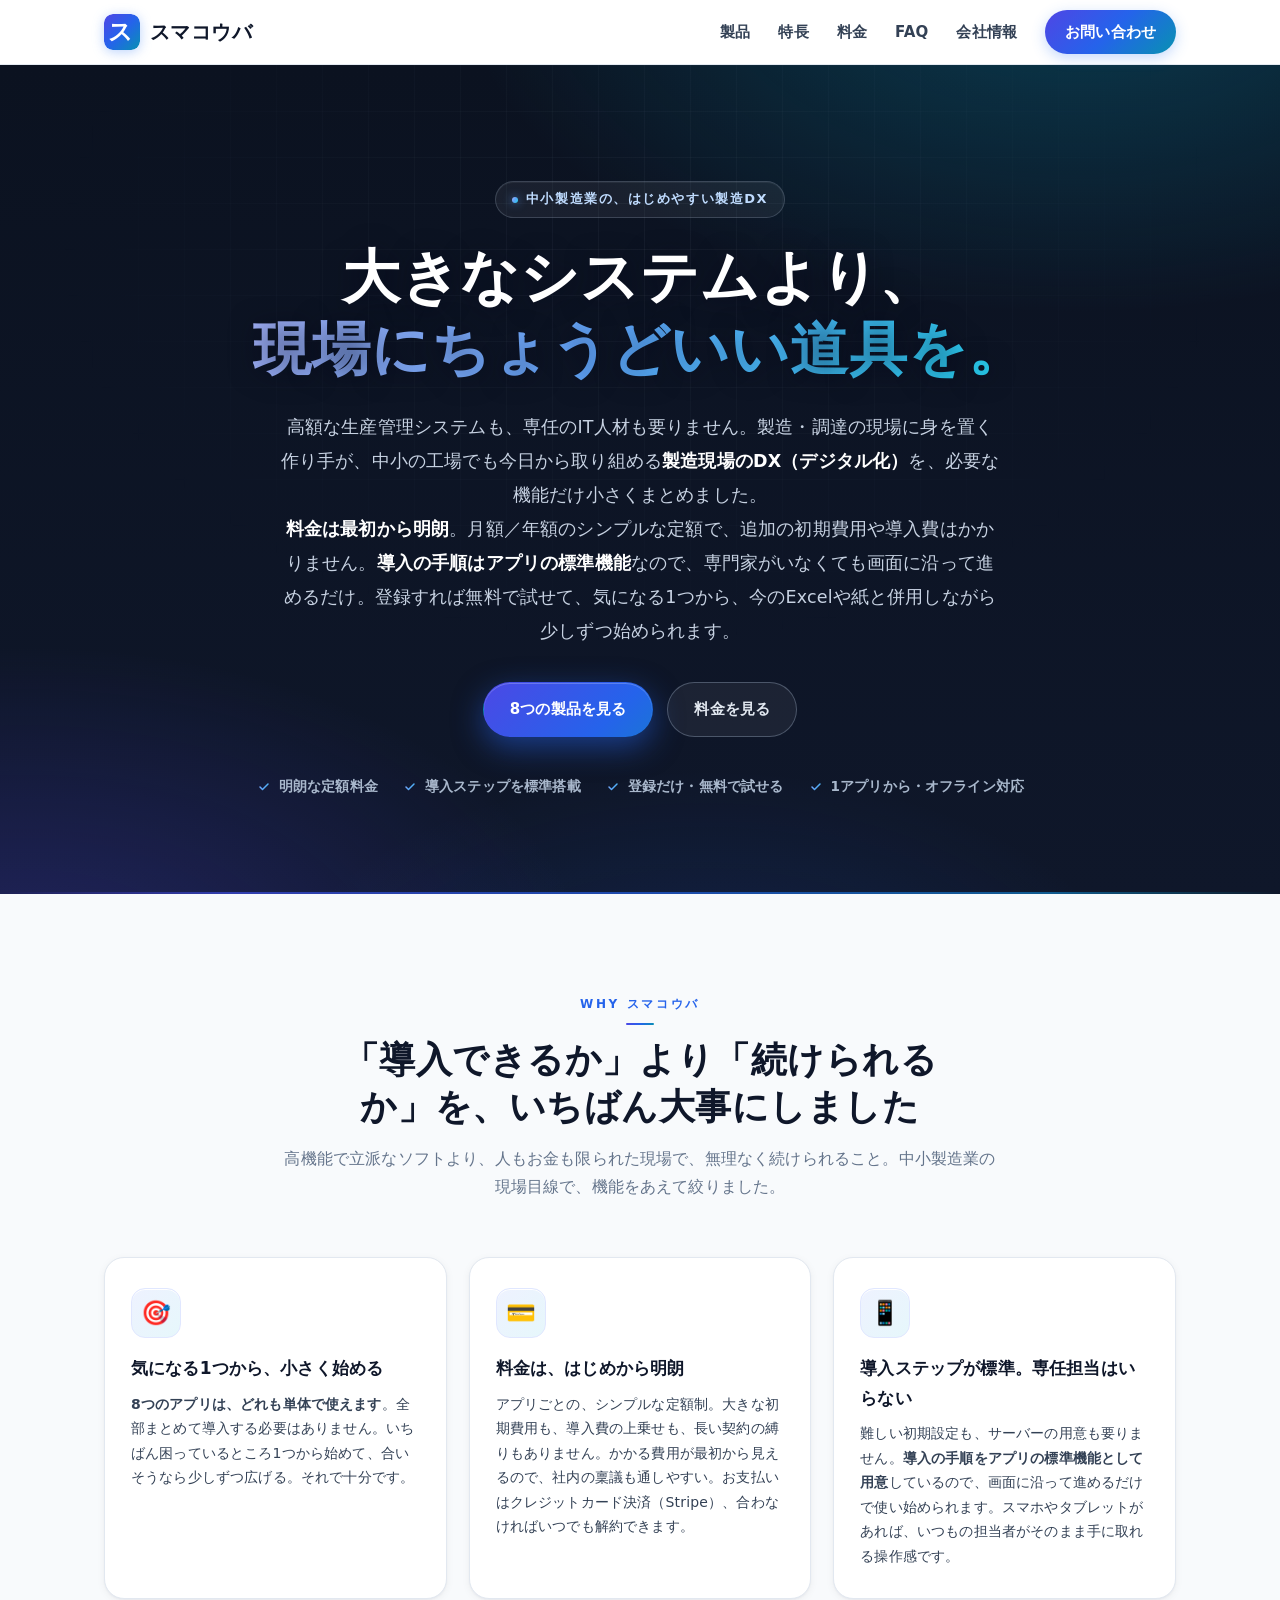
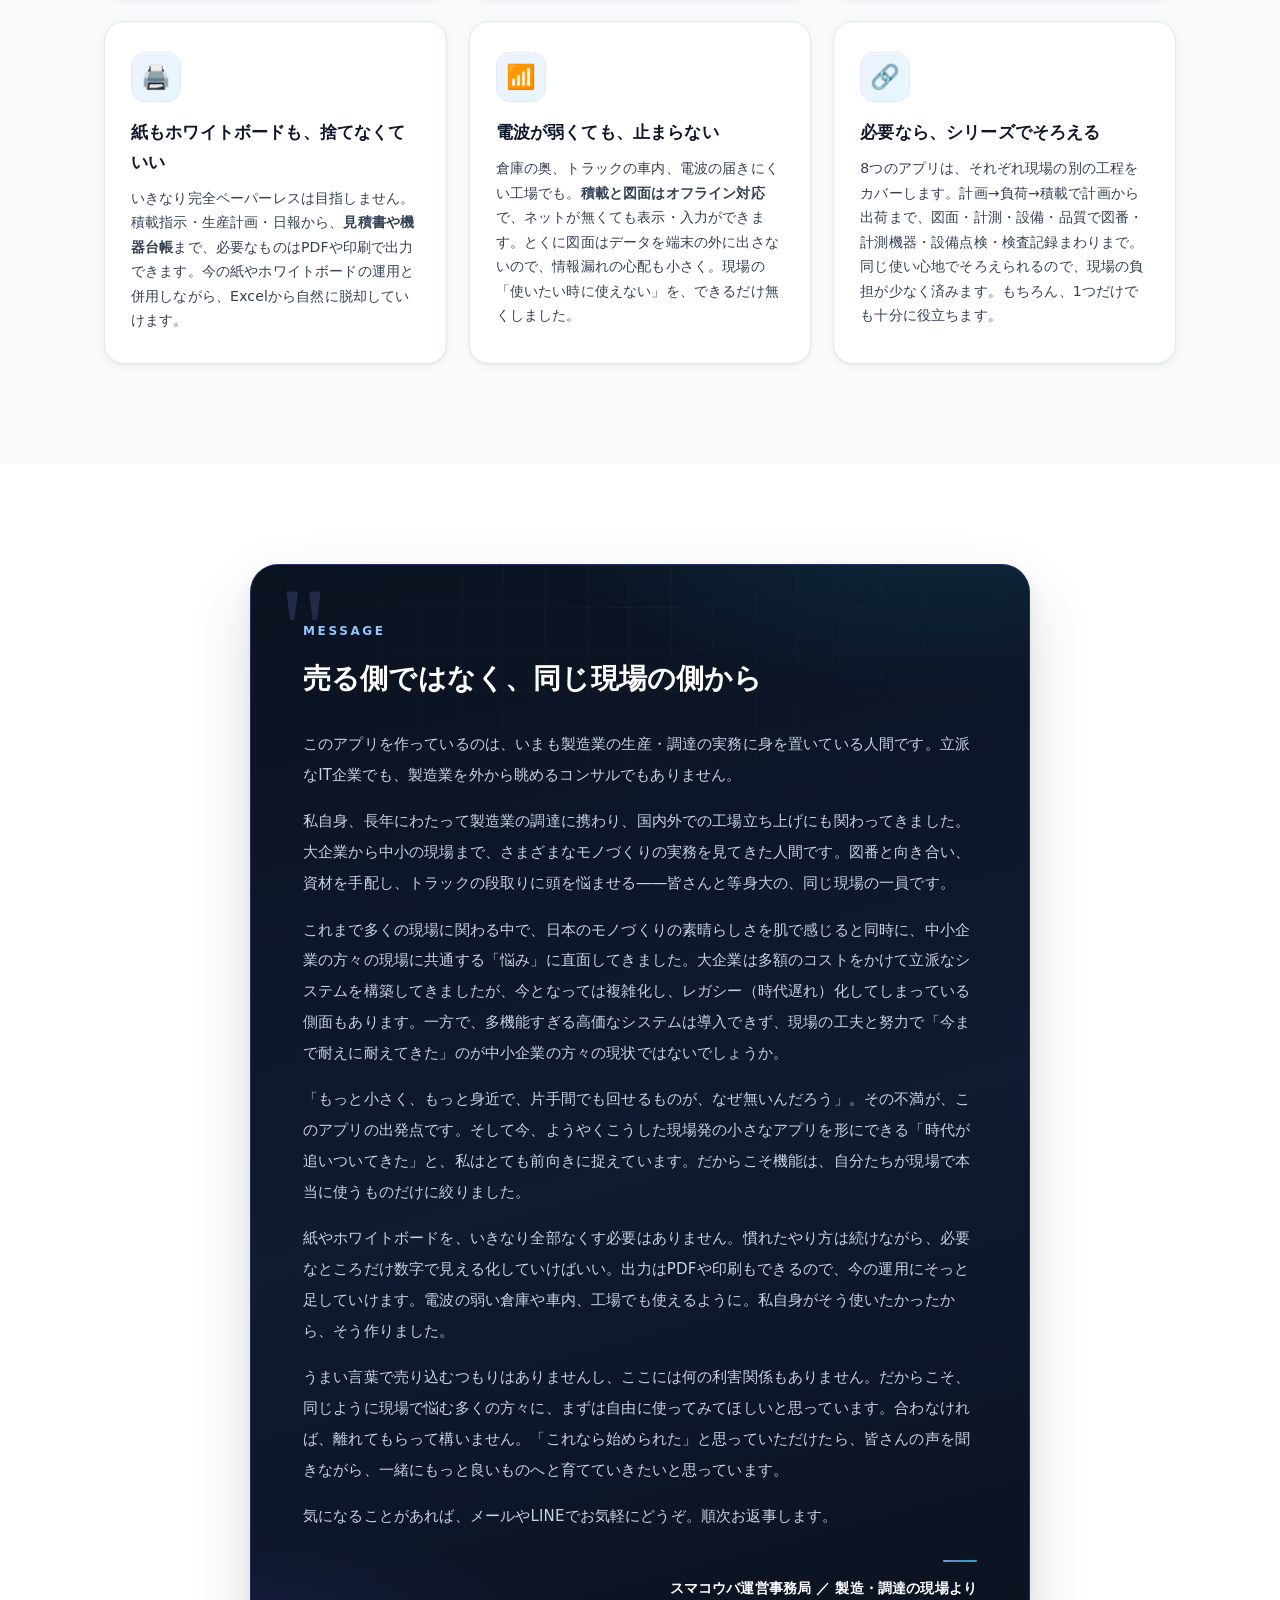
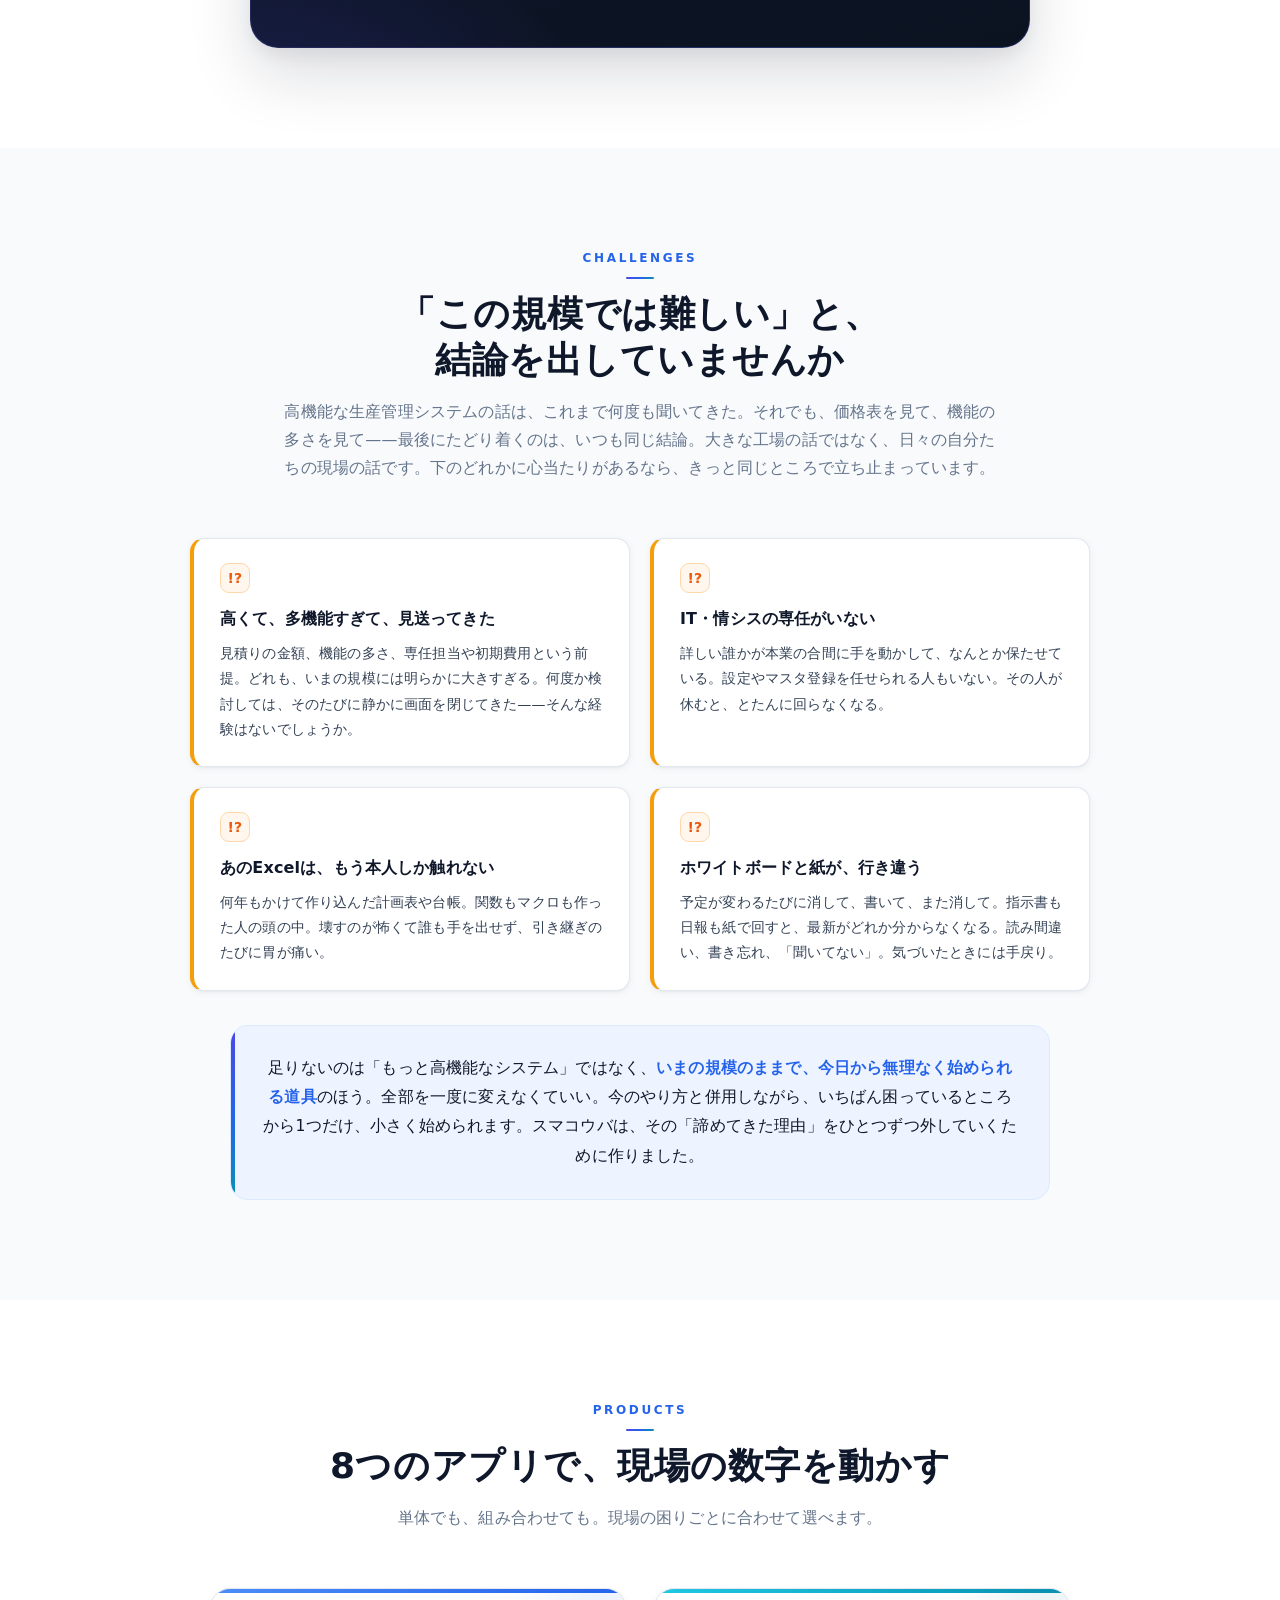
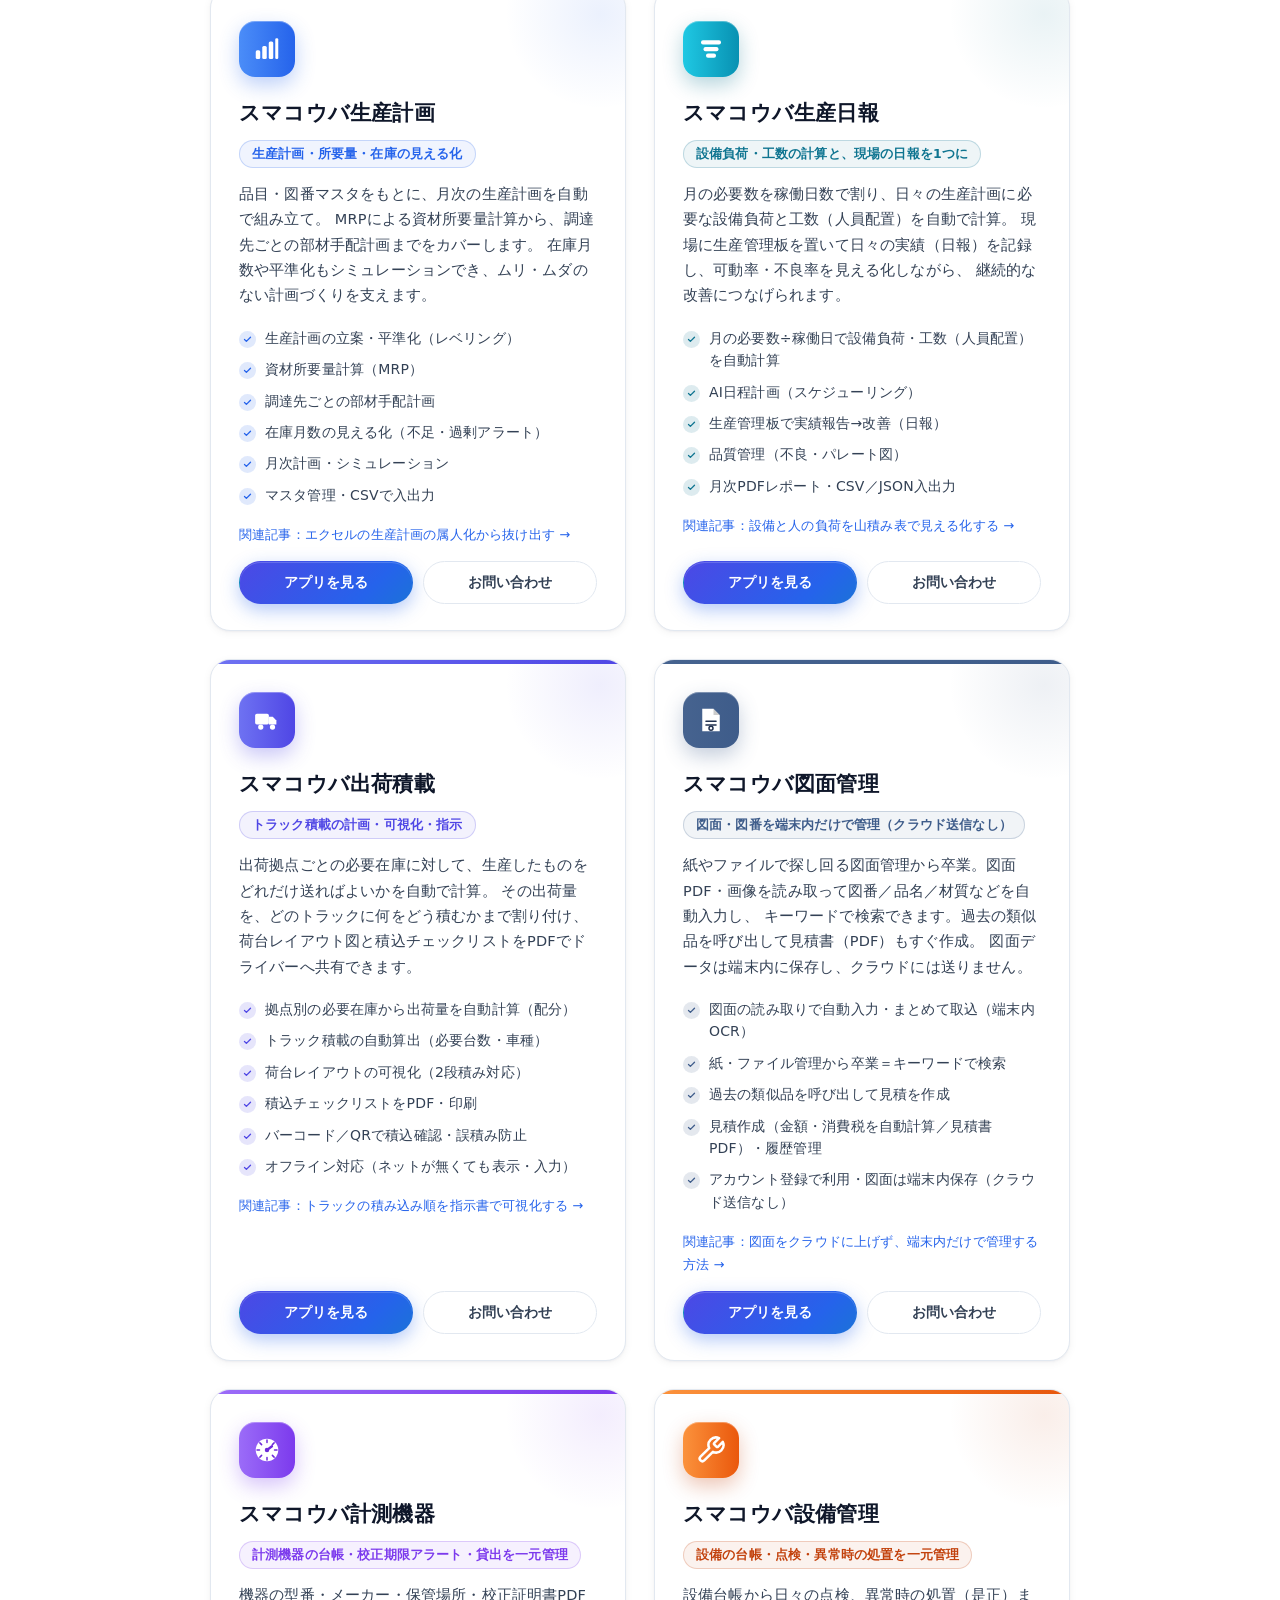
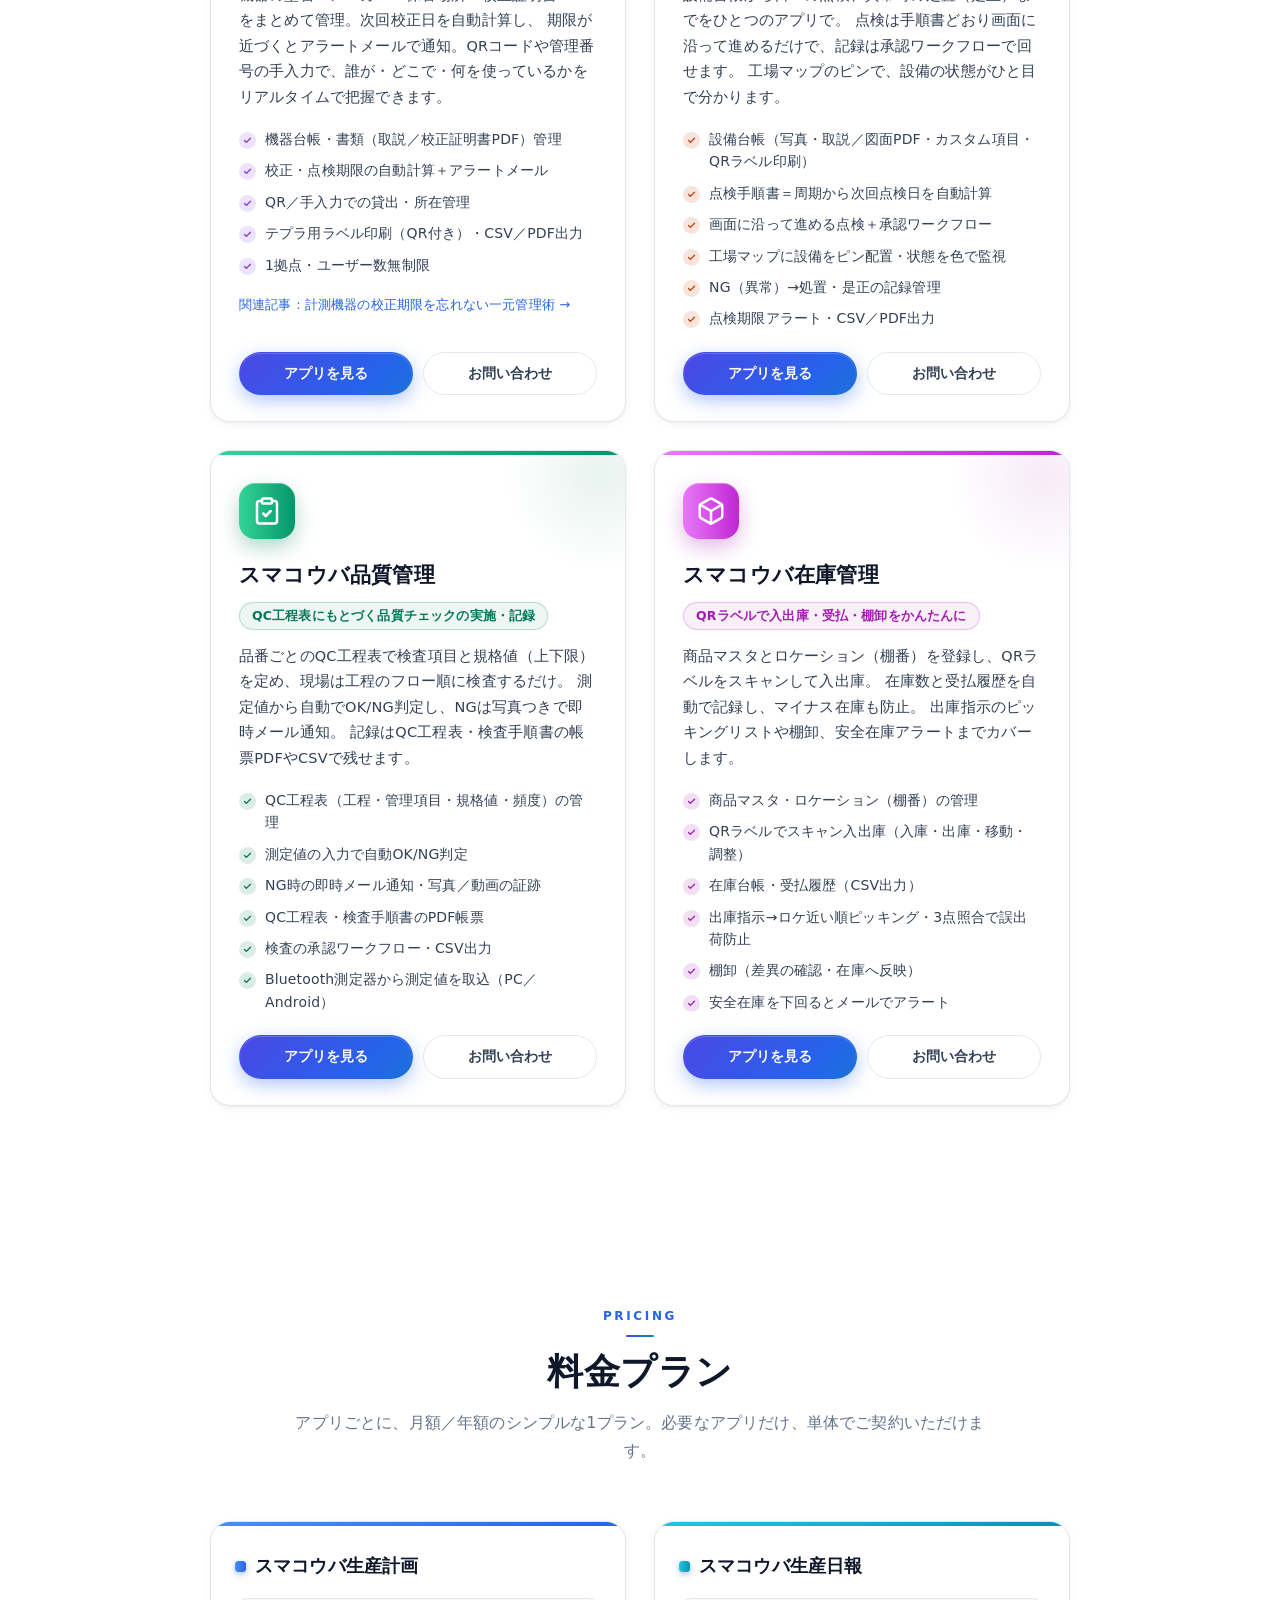
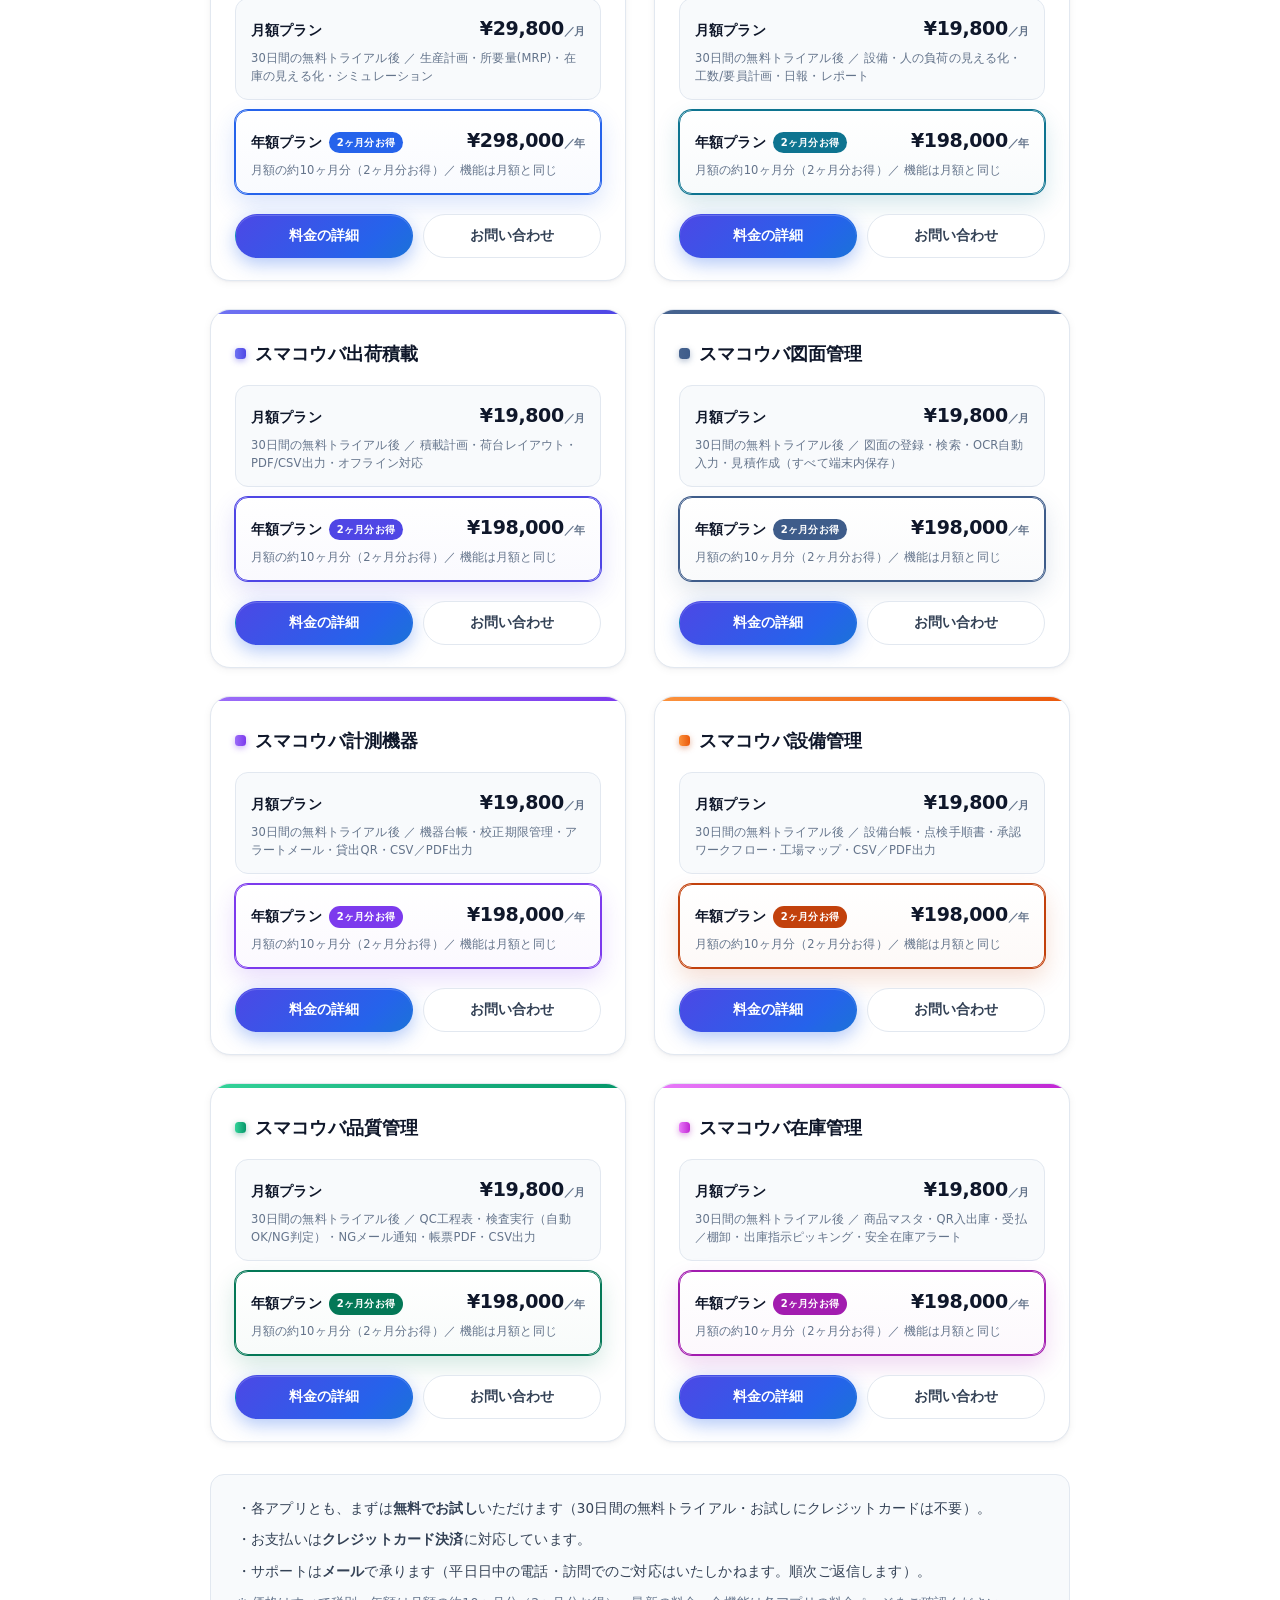
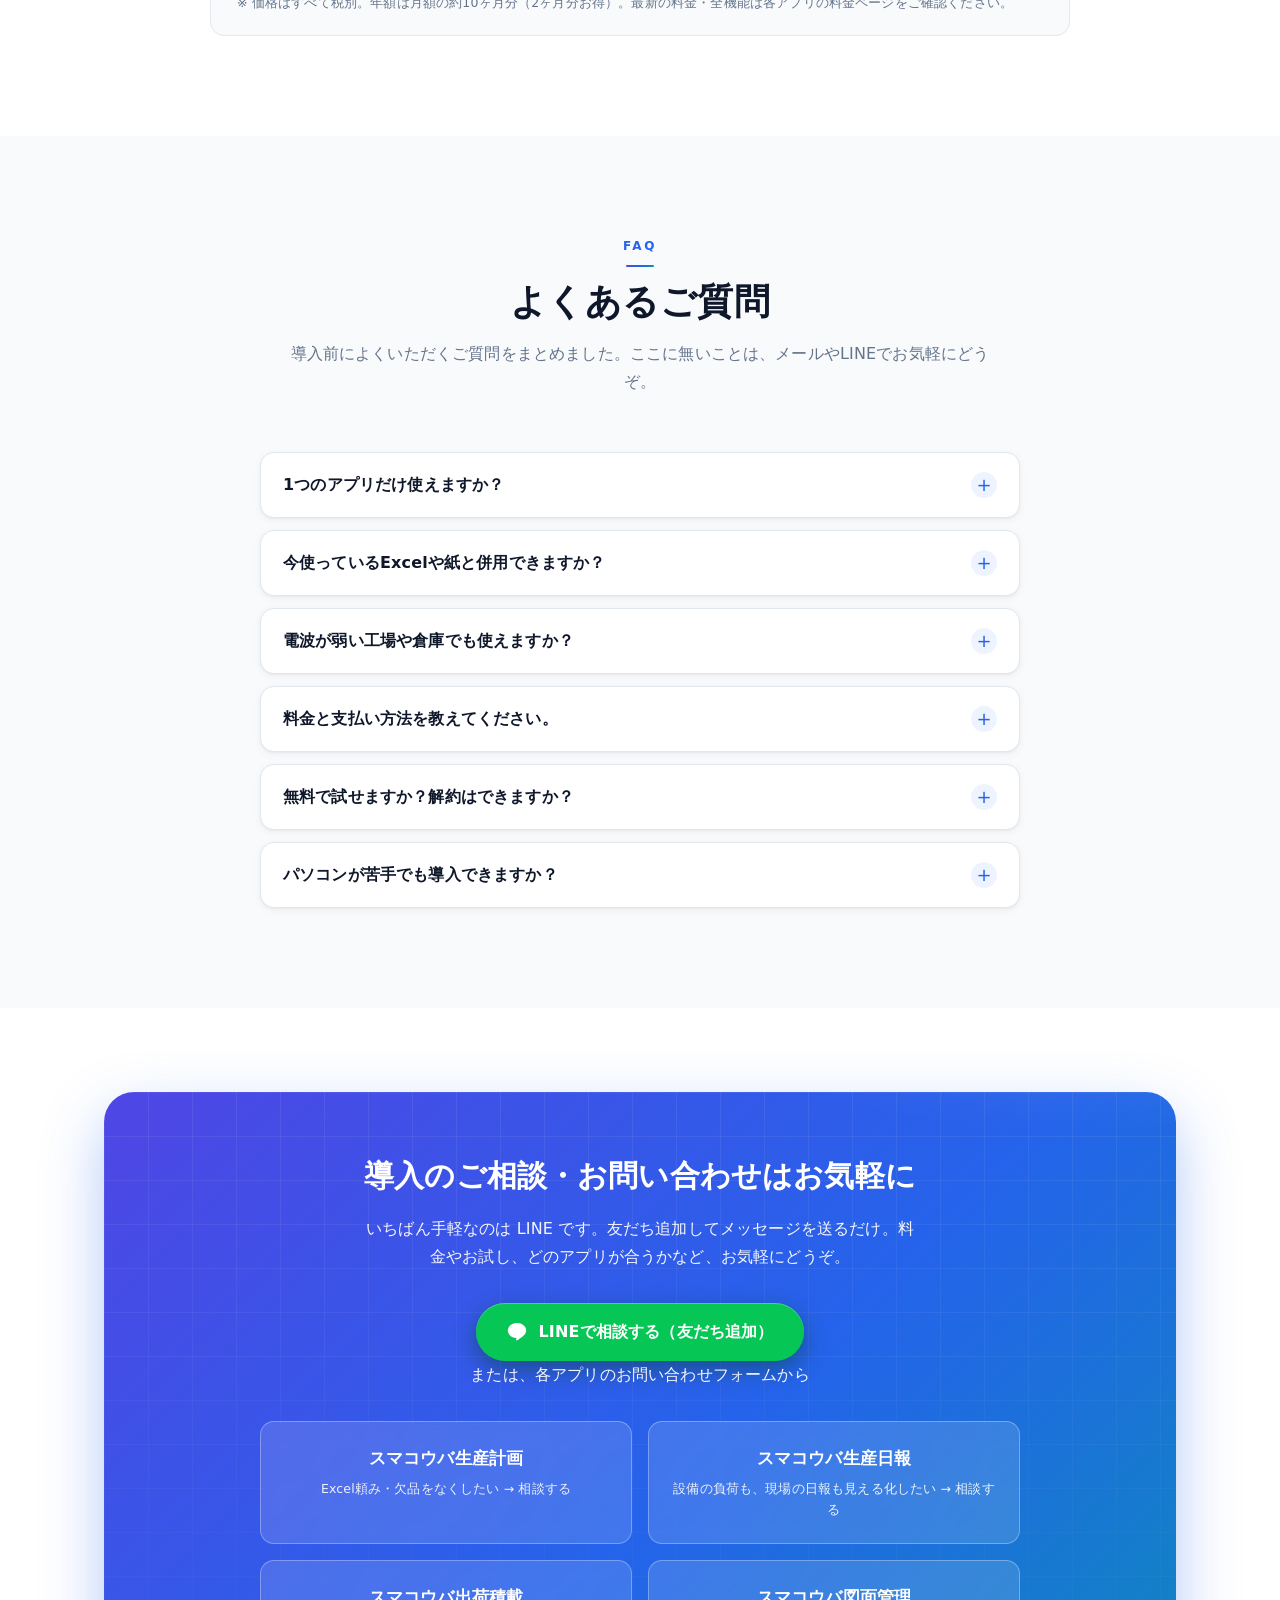
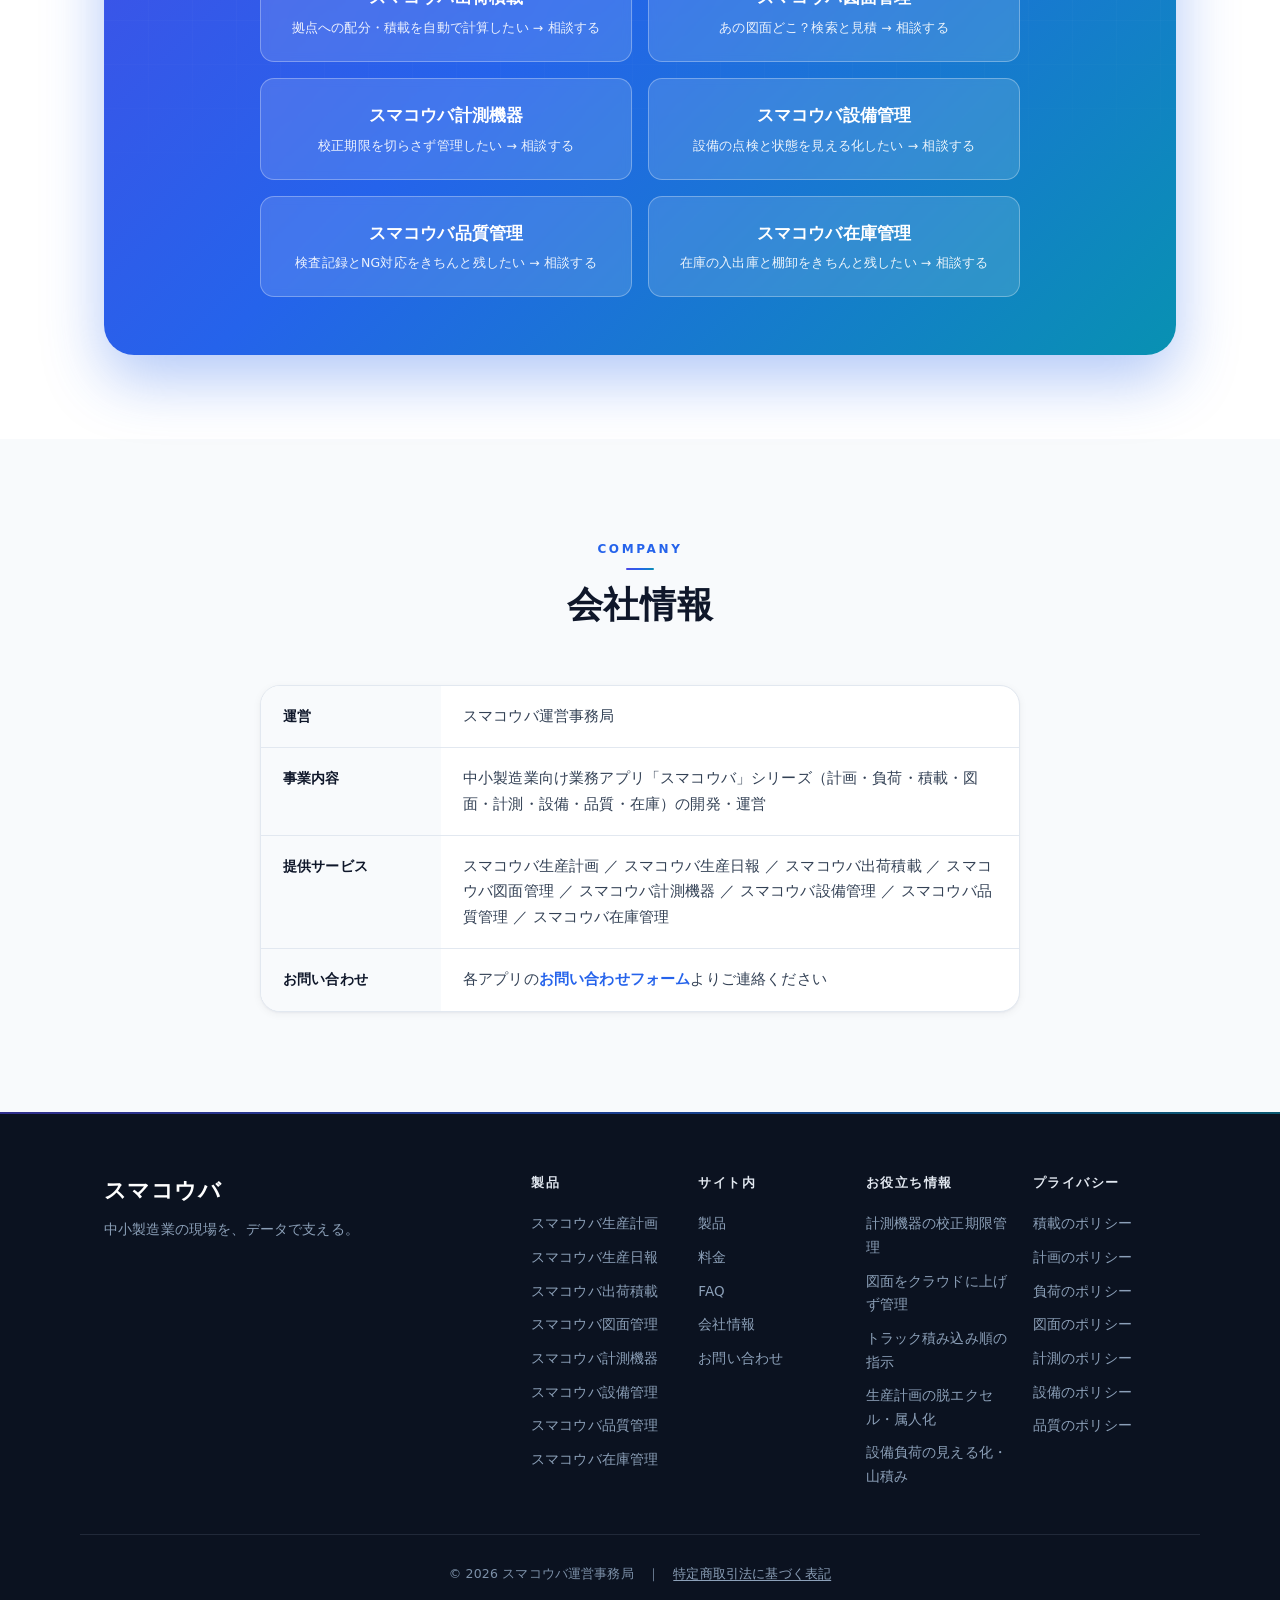
==== commit 5dc1640d: "HP: add スマコウバ在庫管理 (fuchsia) — series now 8 apps QRラベル入出庫・受払・棚卸・出庫指示ピッキング・安全在庫アラートの 在庫管理アプリ(本番 sumako" ====
--- a/index.html
+++ b/index.html
@@ -5,8 +5,8 @@
   <meta name="viewport" content="width=device-width, initial-scale=1.0" />
   <meta name="referrer" content="strict-origin-when-cross-origin" />
   <meta name="google-site-verification" content="vvGW9G_-wKw_jdDhNEtlIvW-nthP4IE423jUAPEOIqc" />
-  <title>スマコウバ｜中小製造業のための現場アプリ（計画・負荷・積載・図面・計測・設備・品質）</title>
-  <meta name="description" content="大きなシステムより、現場にちょうどいい道具を——中小製造業のための現場アプリ。生産計画・設備負荷・トラック積載・図面・計測機器・設備点検・品質記録の管理を、気になる1つからスマホで。今のExcelや紙と併用しながら見える化。" />
+  <title>スマコウバ｜中小製造業のための現場アプリ（計画・負荷・積載・図面・計測・設備・品質・在庫）</title>
+  <meta name="description" content="大きなシステムより、現場にちょうどいい道具を——中小製造業のための現場アプリ。生産計画・設備負荷・トラック積載・図面・計測機器・設備点検・品質記録・在庫管理を、気になる1つからスマホで。今のExcelや紙と併用しながら見える化。" />
   <meta name="theme-color" content="#2563eb" />
   <link rel="canonical" href="https://www.sumakouba.com/" />
 
@@ -14,7 +14,7 @@
   <meta property="og:type" content="website" />
   <meta property="og:url" content="https://www.sumakouba.com/" />
   <meta property="og:title" content="スマコウバ｜中小製造業に、ちょうどいい現場アプリ" />
-  <meta property="og:description" content="大きなシステムより、現場にちょうどいい道具を。生産計画・設備負荷・トラック積載・図面・計測・設備点検・品質記録を、気になる1つから。製造・調達の現場発。" />
+  <meta property="og:description" content="大きなシステムより、現場にちょうどいい道具を。生産計画・設備負荷・トラック積載・図面・計測・設備点検・品質記録・在庫管理を、気になる1つから。製造・調達の現場発。" />
   <meta property="og:site_name" content="スマコウバ" />
   <meta property="og:locale" content="ja_JP" />
   <meta property="og:image" content="https://www.sumakouba.com/og-image.png" />
@@ -24,7 +24,7 @@
   <!-- Twitter Card -->
   <meta name="twitter:card" content="summary_large_image" />
   <meta name="twitter:title" content="スマコウバ｜中小製造業のための現場アプリ" />
-  <meta name="twitter:description" content="気になる1つから小さく始める、製造現場のためのアプリ。計画・負荷・積載・図面・計測・設備・品質。" />
+  <meta name="twitter:description" content="気になる1つから小さく始める、製造現場のためのアプリ。計画・負荷・積載・図面・計測・設備・品質・在庫。" />
   <meta name="twitter:image" content="https://www.sumakouba.com/og-image.png" />
 
   <link rel="icon" href="favicon.svg" type="image/svg+xml" />
@@ -42,7 +42,7 @@
         "alternateName": "スマコウバ運営事務局",
         "url": "https://www.sumakouba.com/",
         "logo": "https://www.sumakouba.com/og-image.png",
-        "description": "中小製造業向けの現場アプリ「スマコウバ」シリーズ（計画・負荷・積載・図面・計測・設備・品質）の開発・運営。"
+        "description": "中小製造業向けの現場アプリ「スマコウバ」シリーズ（計画・負荷・積載・図面・計測・設備・品質・在庫）の開発・運営。"
       },
       {
         "@type": "WebSite",
@@ -119,6 +119,16 @@
         "operatingSystem": "Web",
         "url": "https://sumakouba-hinshitsu.vercel.app",
         "description": "QC工程表にもとづく品質チェックの実施・記録。測定値の自動OK/NG判定・NG即時通知・帳票PDFに対応する中小製造業向けアプリ。",
+        "publisher": { "@id": "https://www.sumakouba.com/#org" },
+        "offers": { "@type": "Offer", "price": "19800", "priceCurrency": "JPY" }
+      },
+      {
+        "@type": "SoftwareApplication",
+        "name": "スマコウバ在庫管理",
+        "applicationCategory": "BusinessApplication",
+        "operatingSystem": "Web",
+        "url": "https://sumakouba-zaiko.vercel.app",
+        "description": "商品マスタ・ロケーション管理とQRスキャン入出庫。受払履歴・棚卸・出庫指示ピッキング・安全在庫アラートに対応する中小製造業向けアプリ。",
         "publisher": { "@id": "https://www.sumakouba.com/#org" },
         "offers": { "@type": "Offer", "price": "19800", "priceCurrency": "JPY" }
       }
@@ -173,7 +183,7 @@
           <strong>料金は最初から明朗</strong>。月額／年額のシンプルな定額で、追加の初期費用や導入費はかかりません。<strong>導入の手順はアプリの標準機能</strong>なので、専門家がいなくても画面に沿って進めるだけ。登録すれば無料で試せて、気になる1つから、今のExcelや紙と併用しながら少しずつ始められます。
         </p>
         <div class="hero-actions">
-          <a class="btn btn-primary" href="#products">7つの製品を見る</a>
+          <a class="btn btn-primary" href="#products">8つの製品を見る</a>
           <a class="btn btn-ghost" href="#pricing">料金を見る</a>
         </div>
         <ul class="hero-badges">
@@ -198,7 +208,7 @@
           <div class="why-item">
             <div class="why-icon" aria-hidden="true">🎯</div>
             <h3>気になる1つから、小さく始める</h3>
-            <p><strong>7つのアプリは、どれも単体で使えます</strong>。全部まとめて導入する必要はありません。いちばん困っているところ1つから始めて、合いそうなら少しずつ広げる。それで十分です。</p>
+            <p><strong>8つのアプリは、どれも単体で使えます</strong>。全部まとめて導入する必要はありません。いちばん困っているところ1つから始めて、合いそうなら少しずつ広げる。それで十分です。</p>
           </div>
           <div class="why-item">
             <div class="why-icon" aria-hidden="true">💳</div>
@@ -223,7 +233,7 @@
           <div class="why-item">
             <div class="why-icon" aria-hidden="true">🔗</div>
             <h3>必要なら、シリーズでそろえる</h3>
-            <p>7つのアプリは、それぞれ現場の別の工程をカバーします。計画→負荷→積載で計画から出荷まで、図面・計測・設備・品質で図番・計測機器・設備点検・検査記録まわりまで。同じ使い心地でそろえられるので、現場の負担が少なく済みます。もちろん、1つだけでも十分に役立ちます。</p>
+            <p>8つのアプリは、それぞれ現場の別の工程をカバーします。計画→負荷→積載で計画から出荷まで、図面・計測・設備・品質で図番・計測機器・設備点検・検査記録まわりまで。同じ使い心地でそろえられるので、現場の負担が少なく済みます。もちろん、1つだけでも十分に役立ちます。</p>
           </div>
         </div>
       </div>
@@ -293,7 +303,7 @@
       <div class="container">
         <div class="section-head">
           <p class="section-eyebrow">PRODUCTS</p>
-          <h2>7つのアプリで、現場の数字を動かす</h2>
+          <h2>8つのアプリで、現場の数字を動かす</h2>
           <p class="section-sub">単体でも、組み合わせても。現場の困りごとに合わせて選べます。</p>
         </div>
 
@@ -479,6 +489,32 @@
               <a class="btn btn-sm btn-line" href="https://sumakouba-hinshitsu.vercel.app/contact" target="_blank" rel="noopener">お問い合わせ</a>
             </div>
           </article>
+
+          <!-- 在庫 -->
+          <article class="product-card accent-fuchsia">
+            <div class="product-icon" aria-hidden="true">
+              <svg viewBox="0 0 24 24" width="30" height="30" fill="none" stroke="#fff" stroke-width="2" stroke-linecap="round" stroke-linejoin="round"><path d="M21 16V8a2 2 0 0 0-1-1.73l-7-4a2 2 0 0 0-2 0l-7 4A2 2 0 0 0 3 8v8a2 2 0 0 0 1 1.73l7 4a2 2 0 0 0 2 0l7-4A2 2 0 0 0 21 16z"/><path d="M3.27 6.96 12 12.01l8.73-5.05"/><path d="M12 22.08V12"/></svg>
+            </div>
+            <h3>スマコウバ在庫管理</h3>
+            <p class="product-tag">QRラベルで入出庫・受払・棚卸をかんたんに</p>
+            <p class="product-desc">
+              商品マスタとロケーション（棚番）を登録し、QRラベルをスキャンして入出庫。
+              在庫数と受払履歴を自動で記録し、マイナス在庫も防止。
+              出庫指示のピッキングリストや棚卸、安全在庫アラートまでカバーします。
+            </p>
+            <ul class="feature-list">
+              <li>商品マスタ・ロケーション（棚番）の管理</li>
+              <li>QRラベルでスキャン入出庫（入庫・出庫・移動・調整）</li>
+              <li>在庫台帳・受払履歴（CSV出力）</li>
+              <li>出庫指示→ロケ近い順ピッキング・3点照合で誤出荷防止</li>
+              <li>棚卸（差異の確認・在庫へ反映）</li>
+              <li>安全在庫を下回るとメールでアラート</li>
+            </ul>
+            <div class="product-actions">
+              <a class="btn btn-sm btn-primary" href="https://sumakouba-zaiko.vercel.app/login" target="_blank" rel="noopener">アプリを見る</a>
+              <a class="btn btn-sm btn-line" href="https://sumakouba-zaiko.vercel.app/contact" target="_blank" rel="noopener">お問い合わせ</a>
+            </div>
+          </article>
         </div>
       </div>
     </section>
@@ -625,6 +661,25 @@
               <a class="btn btn-sm btn-line" href="https://sumakouba-hinshitsu.vercel.app/contact" target="_blank" rel="noopener">お問い合わせ</a>
             </div>
           </div>
+
+          <!-- 在庫 -->
+          <div class="price-app accent-fuchsia">
+            <h3>スマコウバ在庫管理</h3>
+            <ul class="tier-list">
+              <li class="tier">
+                <div class="tier-top"><span class="tier-name">月額プラン</span><span class="tier-price">¥19,800<small>／月</small></span></div>
+                <p class="tier-sub">30日間の無料トライアル後 ／ 商品マスタ・QR入出庫・受払／棚卸・出庫指示ピッキング・安全在庫アラート</p>
+              </li>
+              <li class="tier is-rec">
+                <div class="tier-top"><span class="tier-name">年額プラン<em>2ヶ月分お得</em></span><span class="tier-price">¥198,000<small>／年</small></span></div>
+                <p class="tier-sub">月額の約10ヶ月分（2ヶ月分お得）／ 機能は月額と同じ</p>
+              </li>
+            </ul>
+            <div class="price-app-actions">
+              <a class="btn btn-sm btn-primary" href="https://sumakouba-zaiko.vercel.app/pricing" target="_blank" rel="noopener">料金の詳細</a>
+              <a class="btn btn-sm btn-line" href="https://sumakouba-zaiko.vercel.app/contact" target="_blank" rel="noopener">お問い合わせ</a>
+            </div>
+          </div>
         </div>
 
         <div class="pricing-note">
@@ -648,7 +703,7 @@
         <div class="faq-list">
           <details class="faq-item">
             <summary>1つのアプリだけ使えますか？</summary>
-            <div class="faq-body"><p>はい。気になる1つから単体でご利用いただけます。7つをまとめて導入する必要はありません。いちばん困っているところ1つから始めて、合いそうなら少しずつ広げられます。</p></div>
+            <div class="faq-body"><p>はい。気になる1つから単体でご利用いただけます。8つをまとめて導入する必要はありません。いちばん困っているところ1つから始めて、合いそうなら少しずつ広げられます。</p></div>
           </details>
           <details class="faq-item">
             <summary>今使っているExcelや紙と併用できますか？</summary>
@@ -680,7 +735,7 @@
       "@type": "FAQPage",
       "mainEntity": [
         { "@type": "Question", "name": "1つのアプリだけ使えますか？",
-          "acceptedAnswer": { "@type": "Answer", "text": "はい。気になる1つから単体でご利用いただけます。7つをまとめて導入する必要はありません。いちばん困っているところ1つから始めて、合いそうなら少しずつ広げられます。" } },
+          "acceptedAnswer": { "@type": "Answer", "text": "はい。気になる1つから単体でご利用いただけます。8つをまとめて導入する必要はありません。いちばん困っているところ1つから始めて、合いそうなら少しずつ広げられます。" } },
         { "@type": "Question", "name": "今使っているExcelや紙と併用できますか？",
           "acceptedAnswer": { "@type": "Answer", "text": "できます。いきなり全面移行ではなく、必要なものはPDFや印刷で出力できるので、今の紙・ホワイトボード・Excelの運用と併用しながら、少しずつデジタル化していけます。" } },
         { "@type": "Question", "name": "電波が弱い工場や倉庫でも使えますか？",
@@ -737,6 +792,10 @@
               <span class="cta-link-name">スマコウバ品質管理</span>
               <span class="cta-link-sub">検査記録とNG対応をきちんと残したい → 相談する</span>
             </a>
+            <a class="cta-link accent-fuchsia" href="https://sumakouba-zaiko.vercel.app/contact" target="_blank" rel="noopener">
+              <span class="cta-link-name">スマコウバ在庫管理</span>
+              <span class="cta-link-sub">在庫の入出庫と棚卸をきちんと残したい → 相談する</span>
+            </a>
           </div>
         </div>
       </div>
@@ -751,8 +810,8 @@
         </div>
         <dl class="company-table">
           <div><dt>運営</dt><dd>スマコウバ運営事務局</dd></div>
-          <div><dt>事業内容</dt><dd>中小製造業向け業務アプリ「スマコウバ」シリーズ（計画・負荷・積載・図面・計測・設備・品質）の開発・運営</dd></div>
-          <div><dt>提供サービス</dt><dd>スマコウバ生産計画 ／ スマコウバ生産日報 ／ スマコウバ出荷積載 ／ スマコウバ図面管理 ／ スマコウバ計測機器 ／ スマコウバ設備管理 ／ スマコウバ品質管理</dd></div>
+          <div><dt>事業内容</dt><dd>中小製造業向け業務アプリ「スマコウバ」シリーズ（計画・負荷・積載・図面・計測・設備・品質・在庫）の開発・運営</dd></div>
+          <div><dt>提供サービス</dt><dd>スマコウバ生産計画 ／ スマコウバ生産日報 ／ スマコウバ出荷積載 ／ スマコウバ図面管理 ／ スマコウバ計測機器 ／ スマコウバ設備管理 ／ スマコウバ品質管理 ／ スマコウバ在庫管理</dd></div>
           <div><dt>お問い合わせ</dt><dd>各アプリの<a href="#contact">お問い合わせフォーム</a>よりご連絡ください</dd></div>
         </dl>
       </div>
@@ -776,6 +835,7 @@
           <a href="https://sumakouba-keisoku.vercel.app" target="_blank" rel="noopener">スマコウバ計測機器</a>
           <a href="https://sumakouba-setsubi.vercel.app" target="_blank" rel="noopener">スマコウバ設備管理</a>
           <a href="https://sumakouba-hinshitsu.vercel.app" target="_blank" rel="noopener">スマコウバ品質管理</a>
+          <a href="https://sumakouba-zaiko.vercel.app" target="_blank" rel="noopener">スマコウバ在庫管理</a>
         </div>
         <div class="footer-col">
           <h4>サイト内</h4>
--- a/styles.css
+++ b/styles.css
@@ -365,6 +365,7 @@
 .accent-amber { --accent: linear-gradient(90deg, #9b6cf8, #7c3aed); --accent-solid: #7c3aed; } /* 計測 violet */
 .accent-orange { --accent: linear-gradient(90deg, #fb923c, #ea580c); --accent-solid: #c2410c; } /* 設備 orange (text=濃いめでAA確保) */
 .accent-emerald { --accent: linear-gradient(90deg, #34d399, #059669); --accent-solid: #047857; } /* 品質 emerald (text=濃いめでAA確保) */
+.accent-fuchsia { --accent: linear-gradient(90deg, #e879f9, #c026d3); --accent-solid: #a21caf; } /* 在庫 fuchsia (text=濃いめでAA確保) */
 
 .product-icon {
   width: 56px; height: 56px;
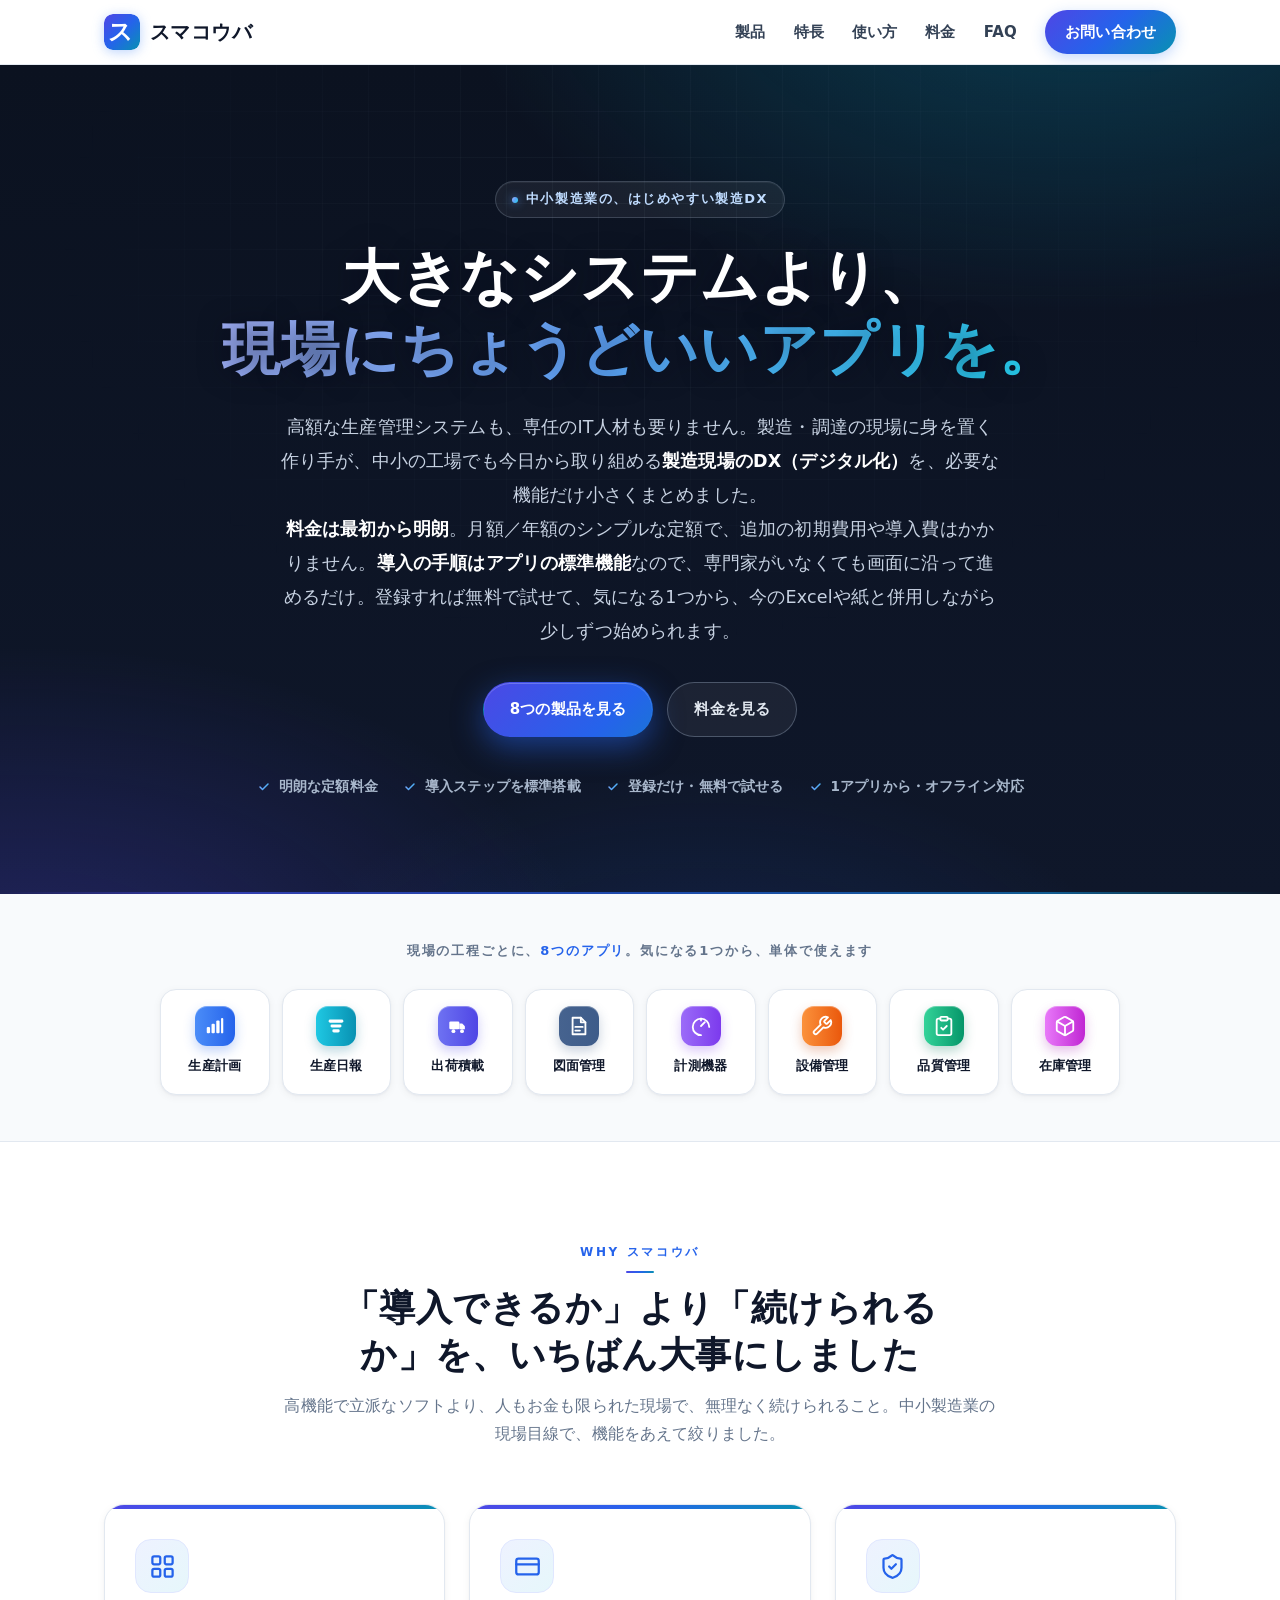
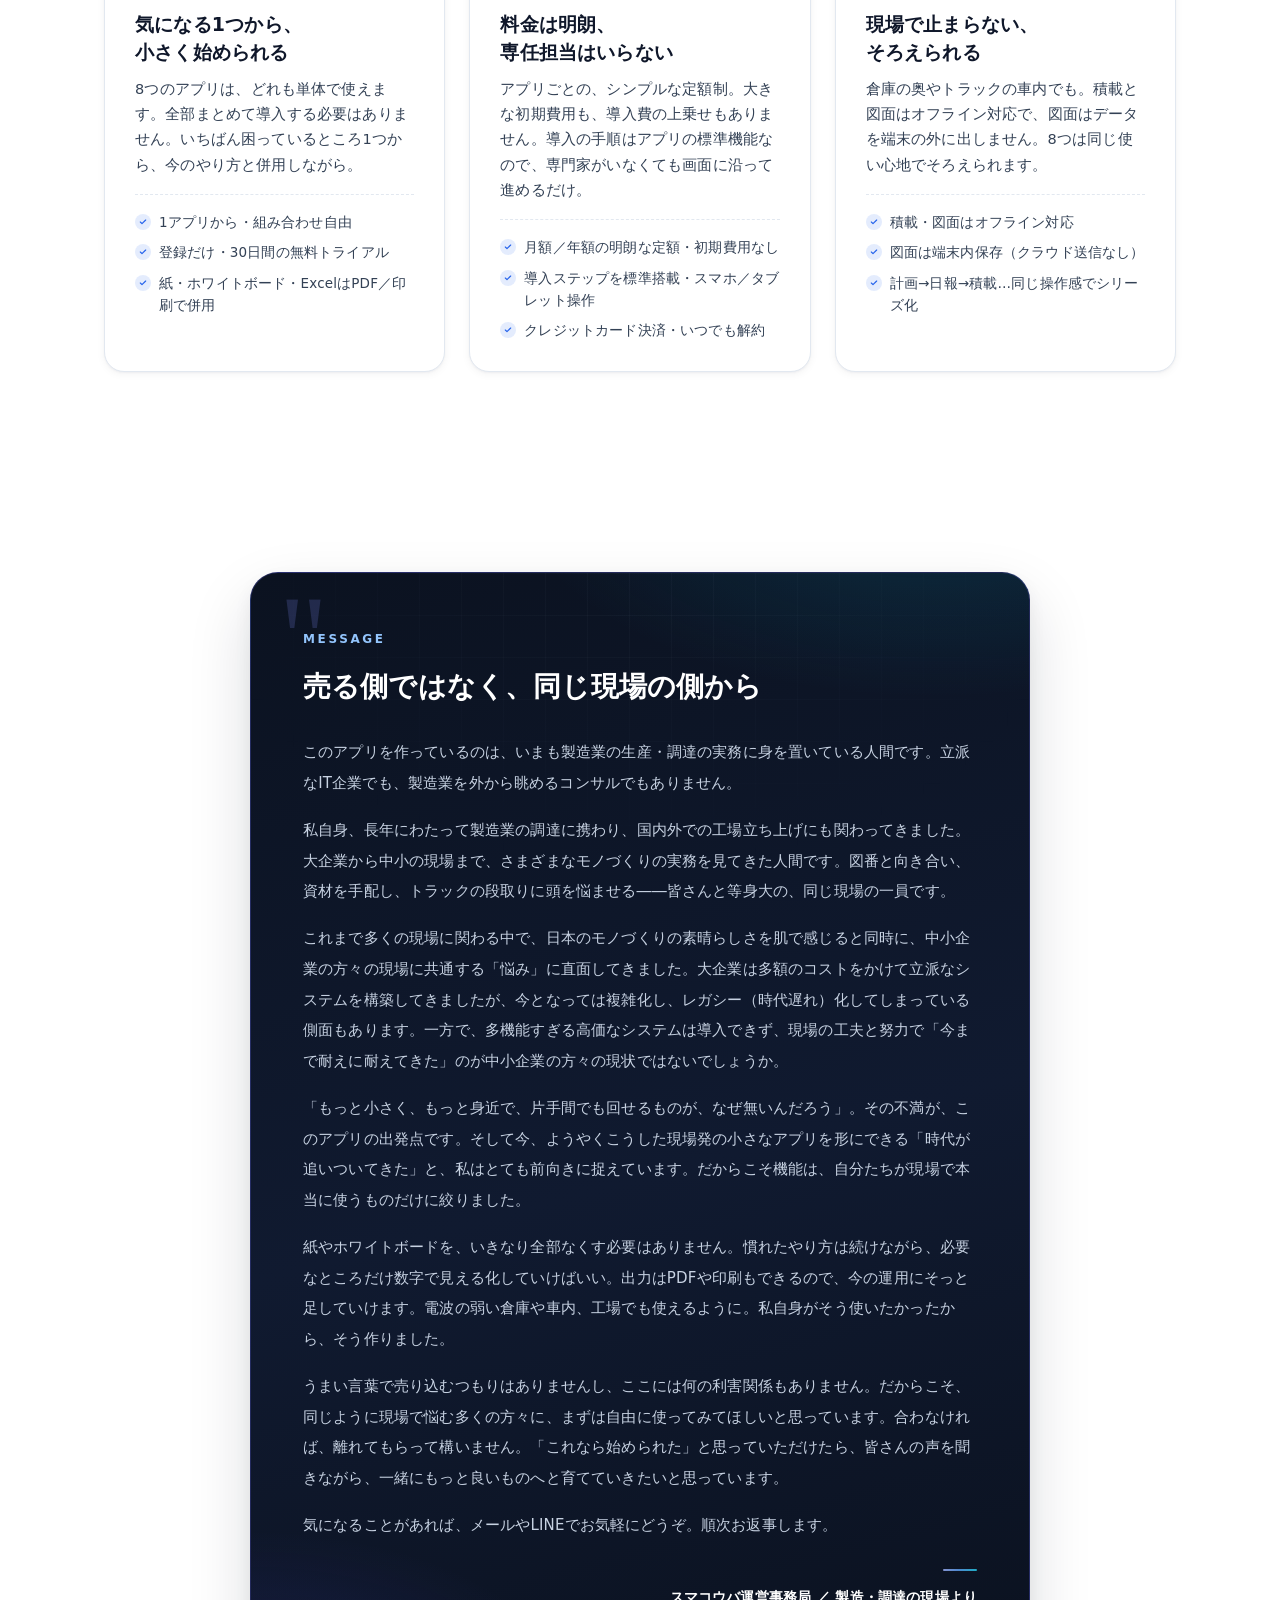
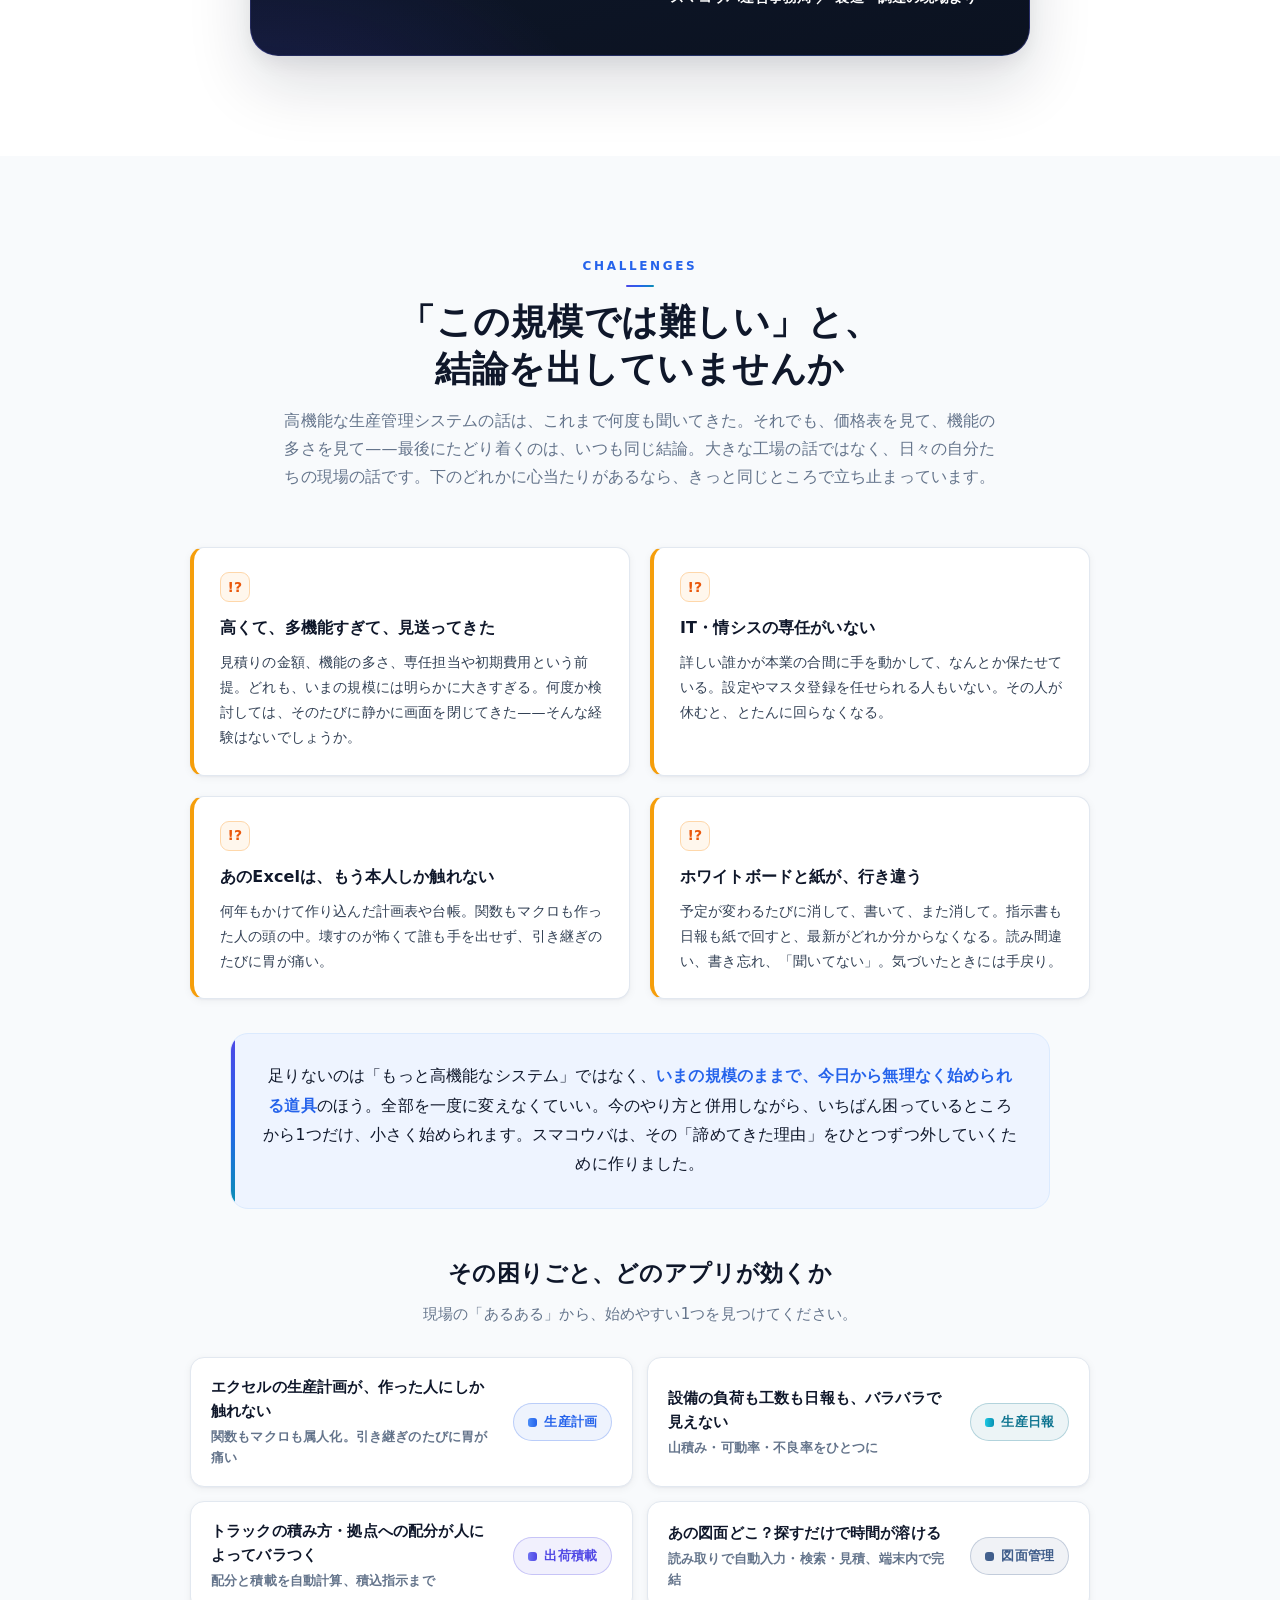
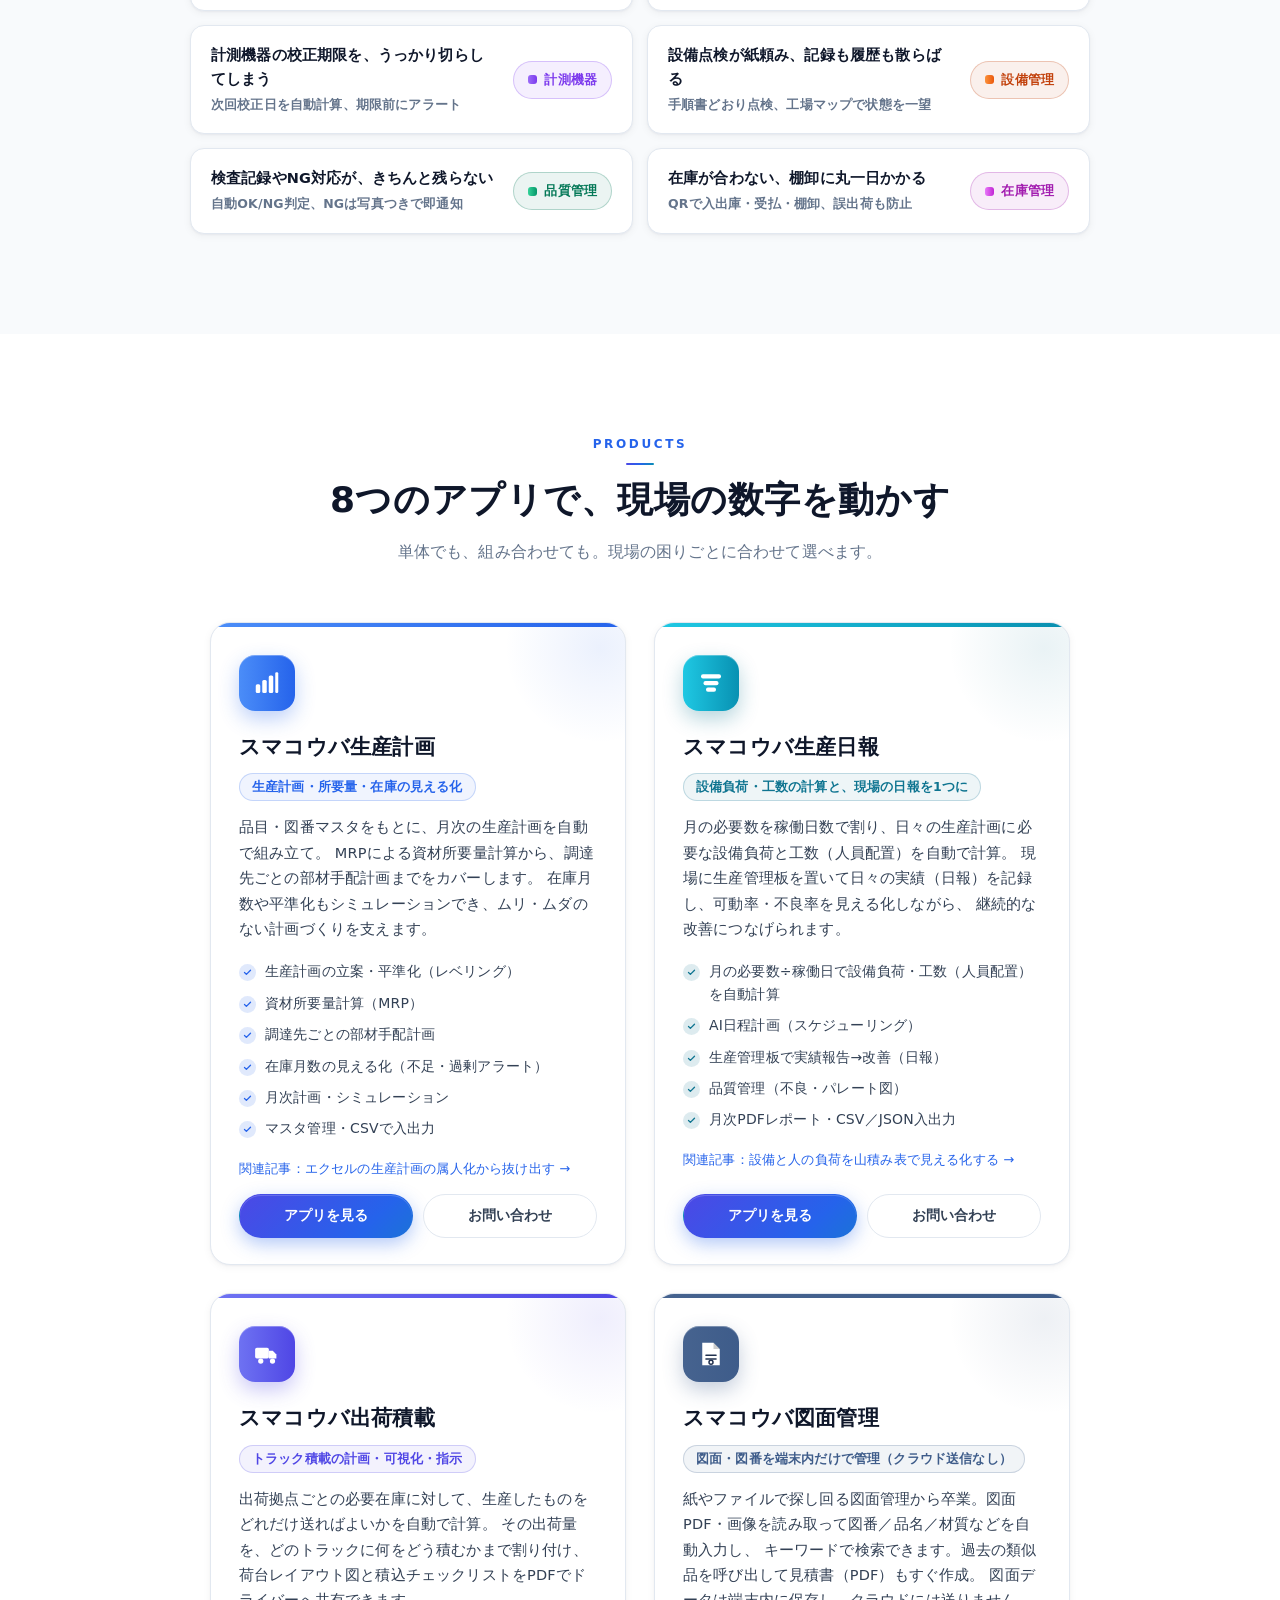
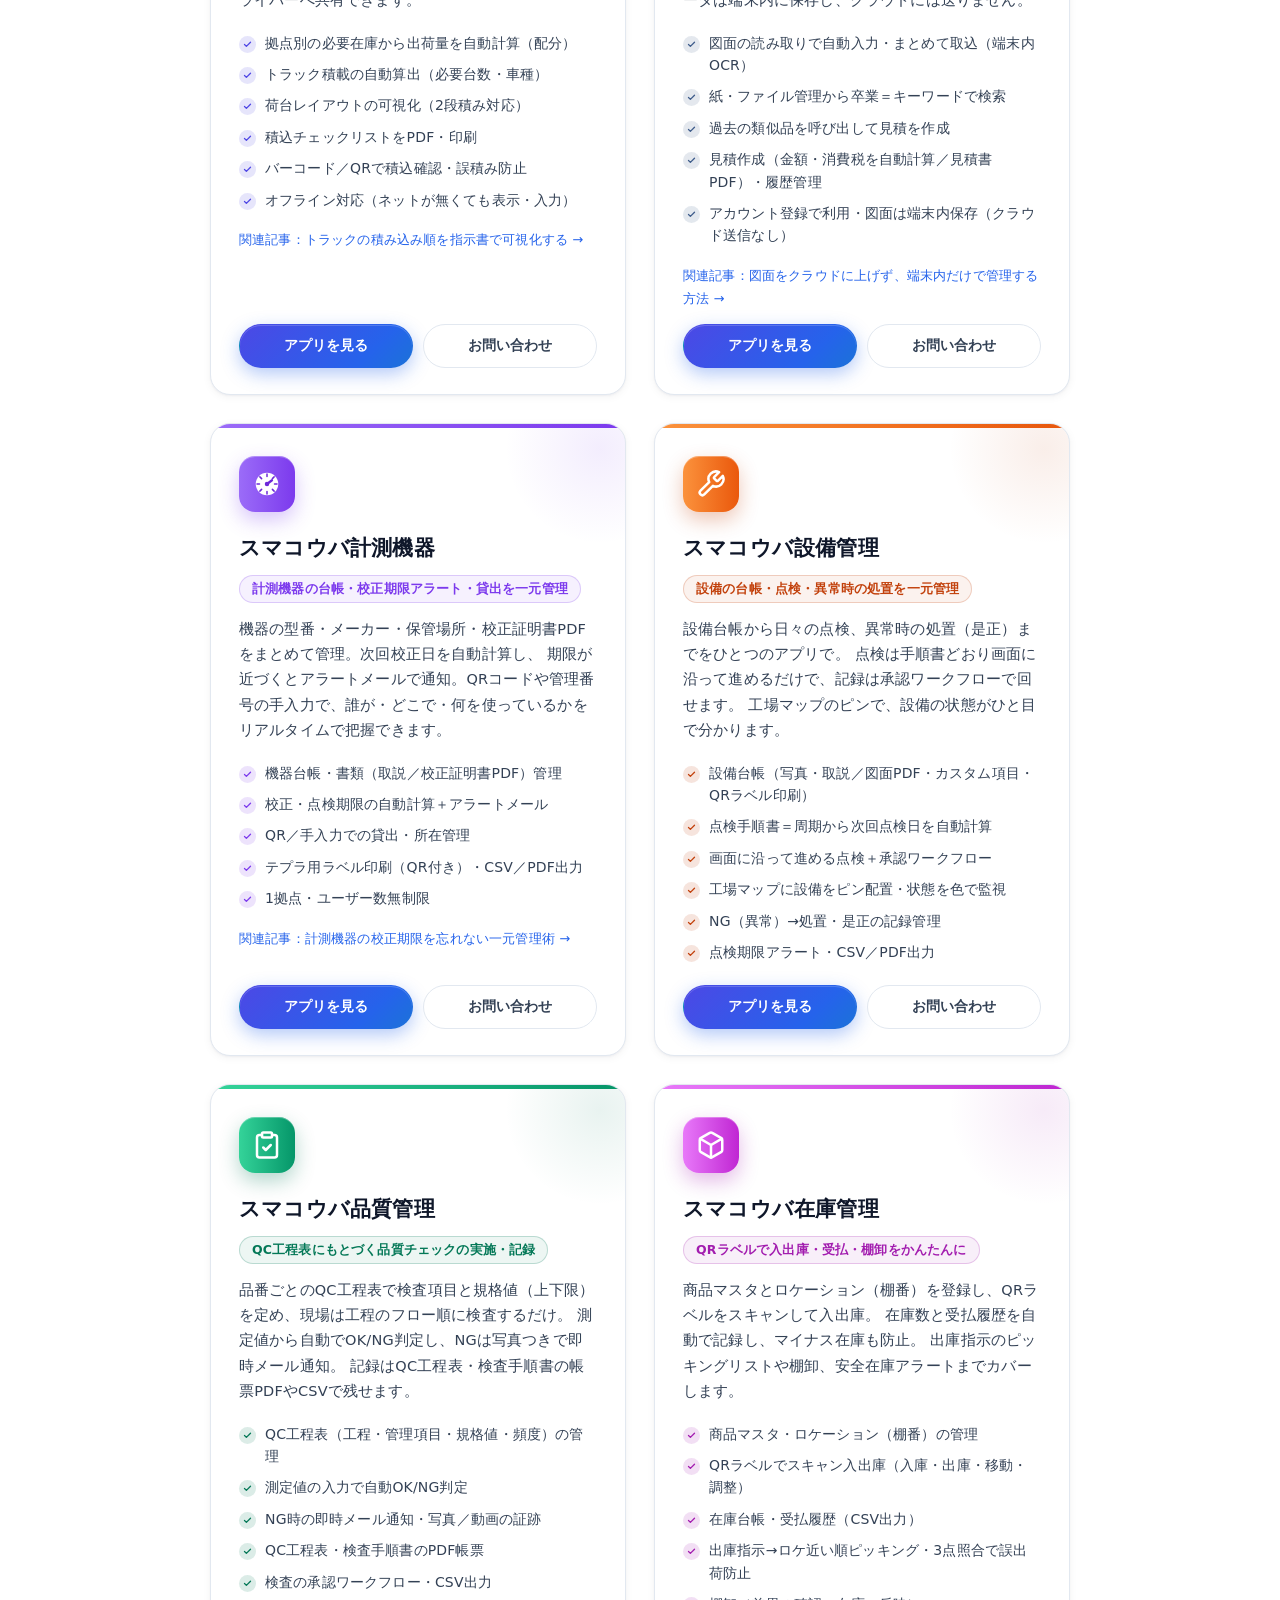
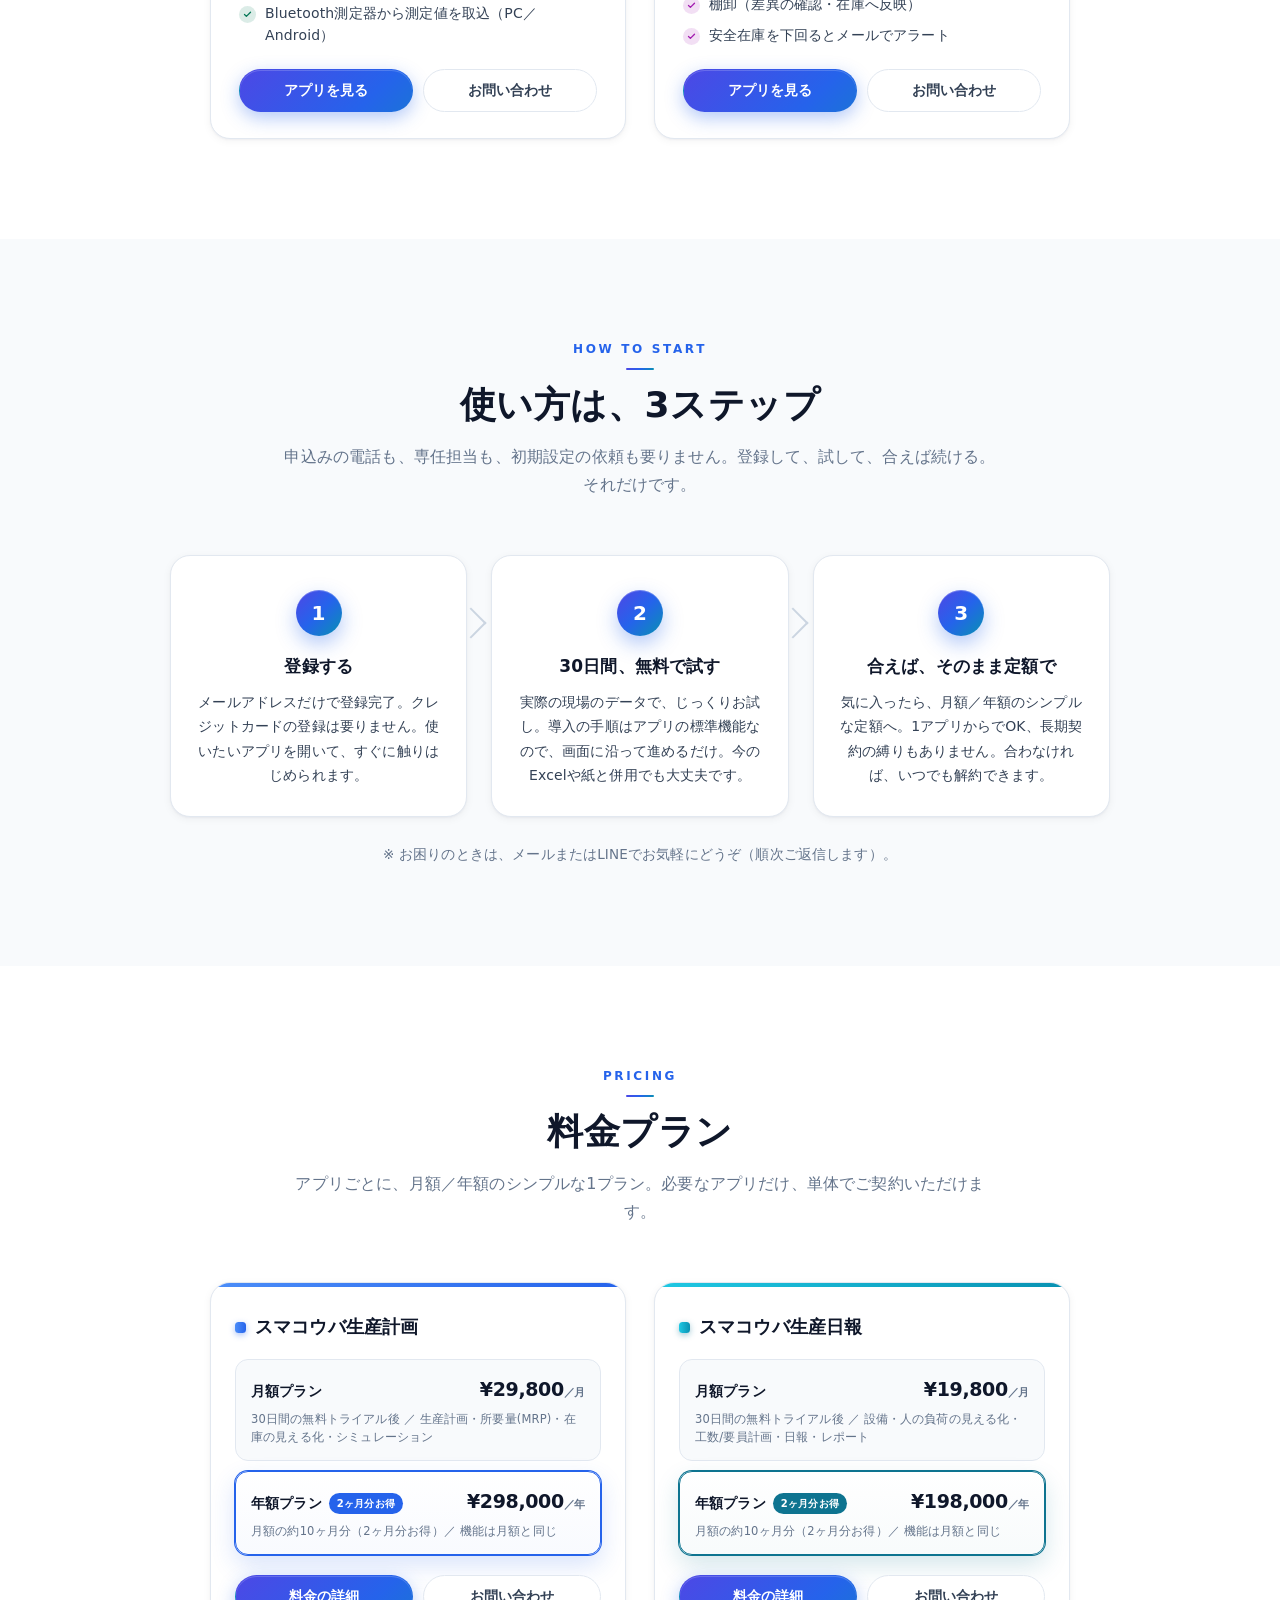
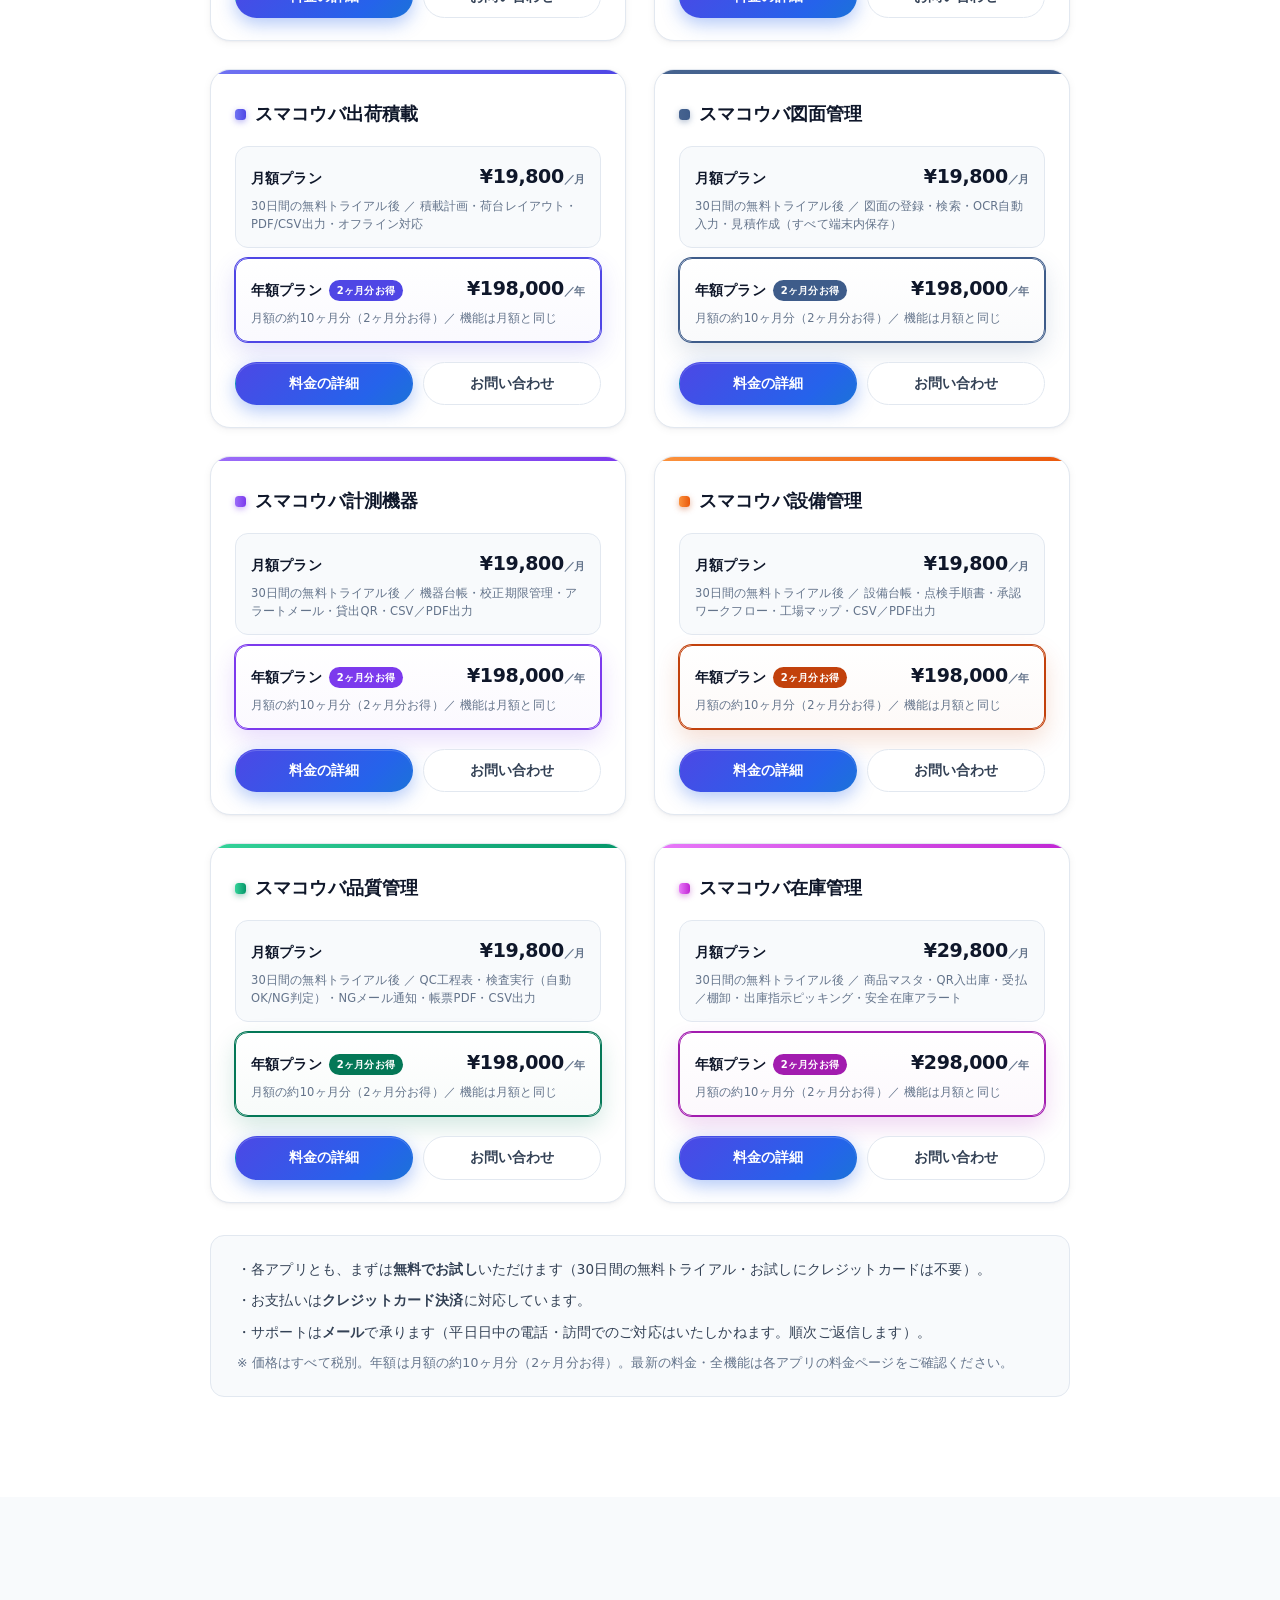
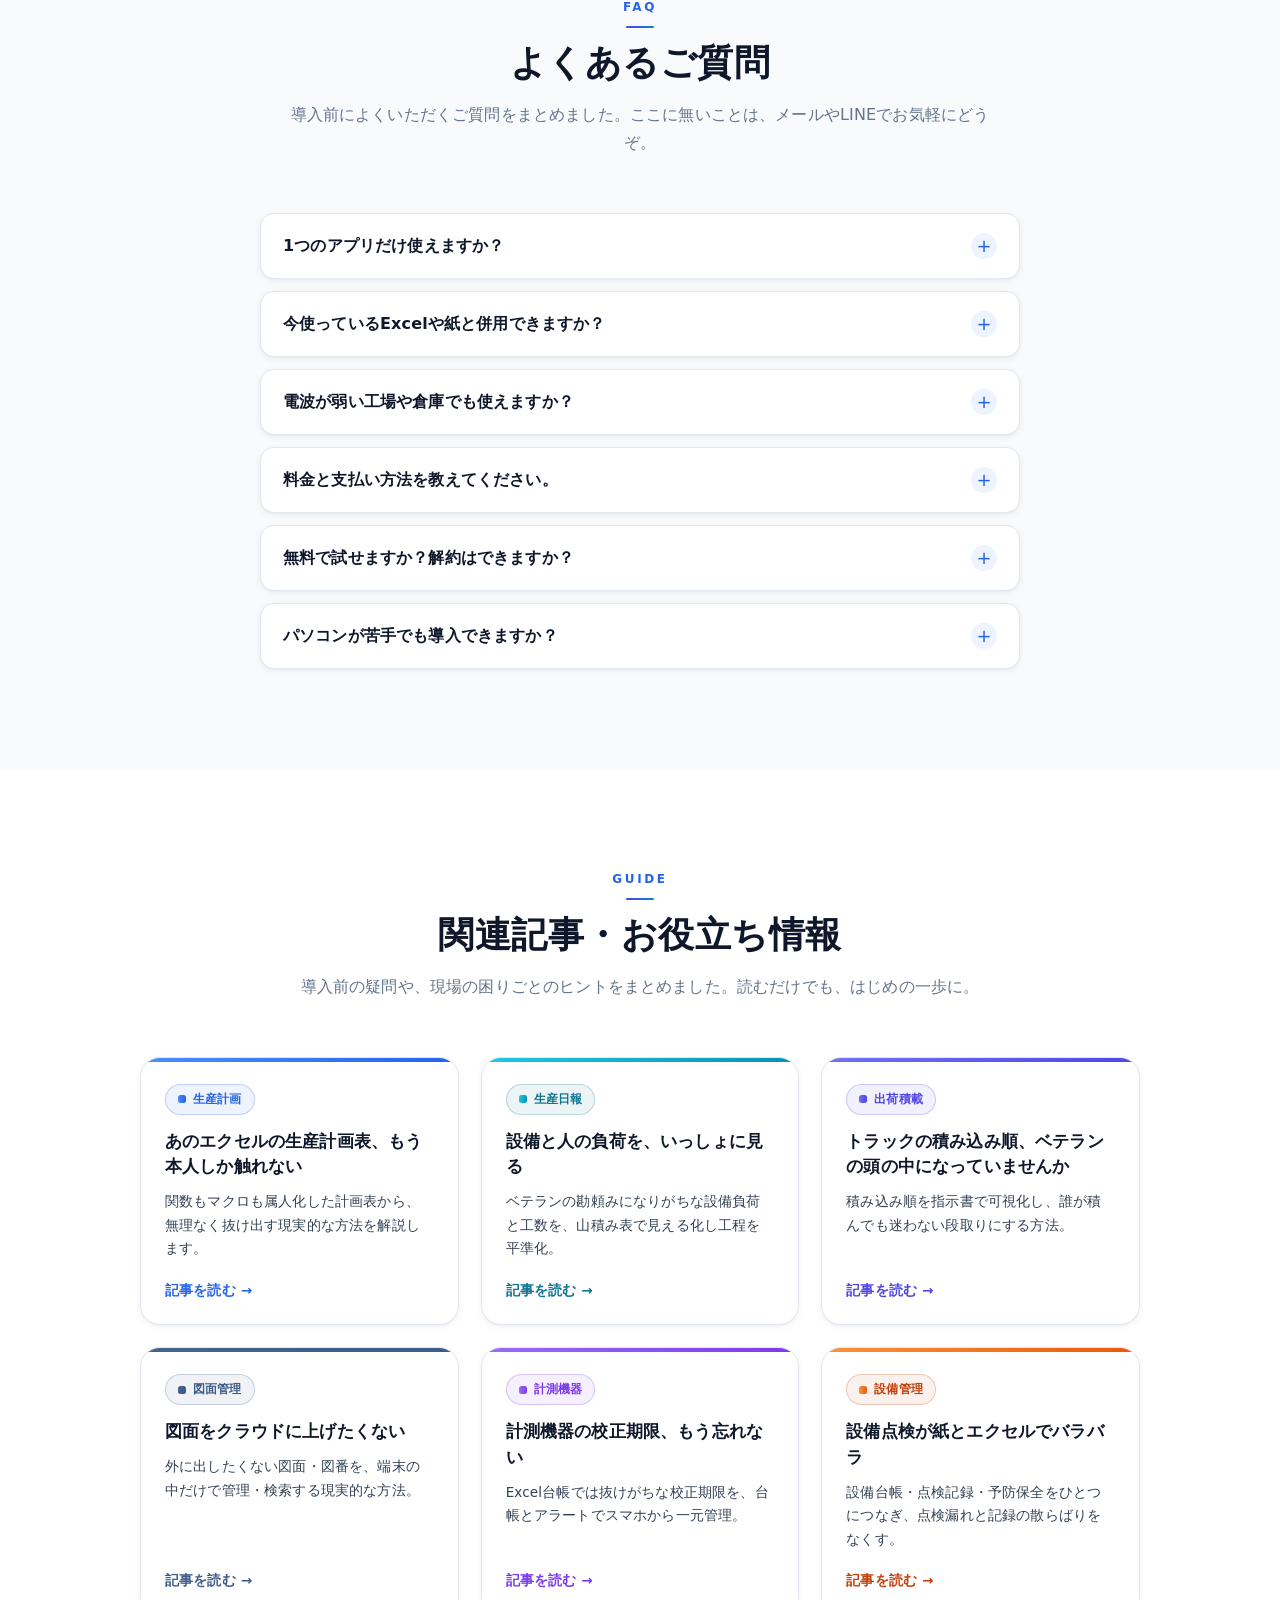
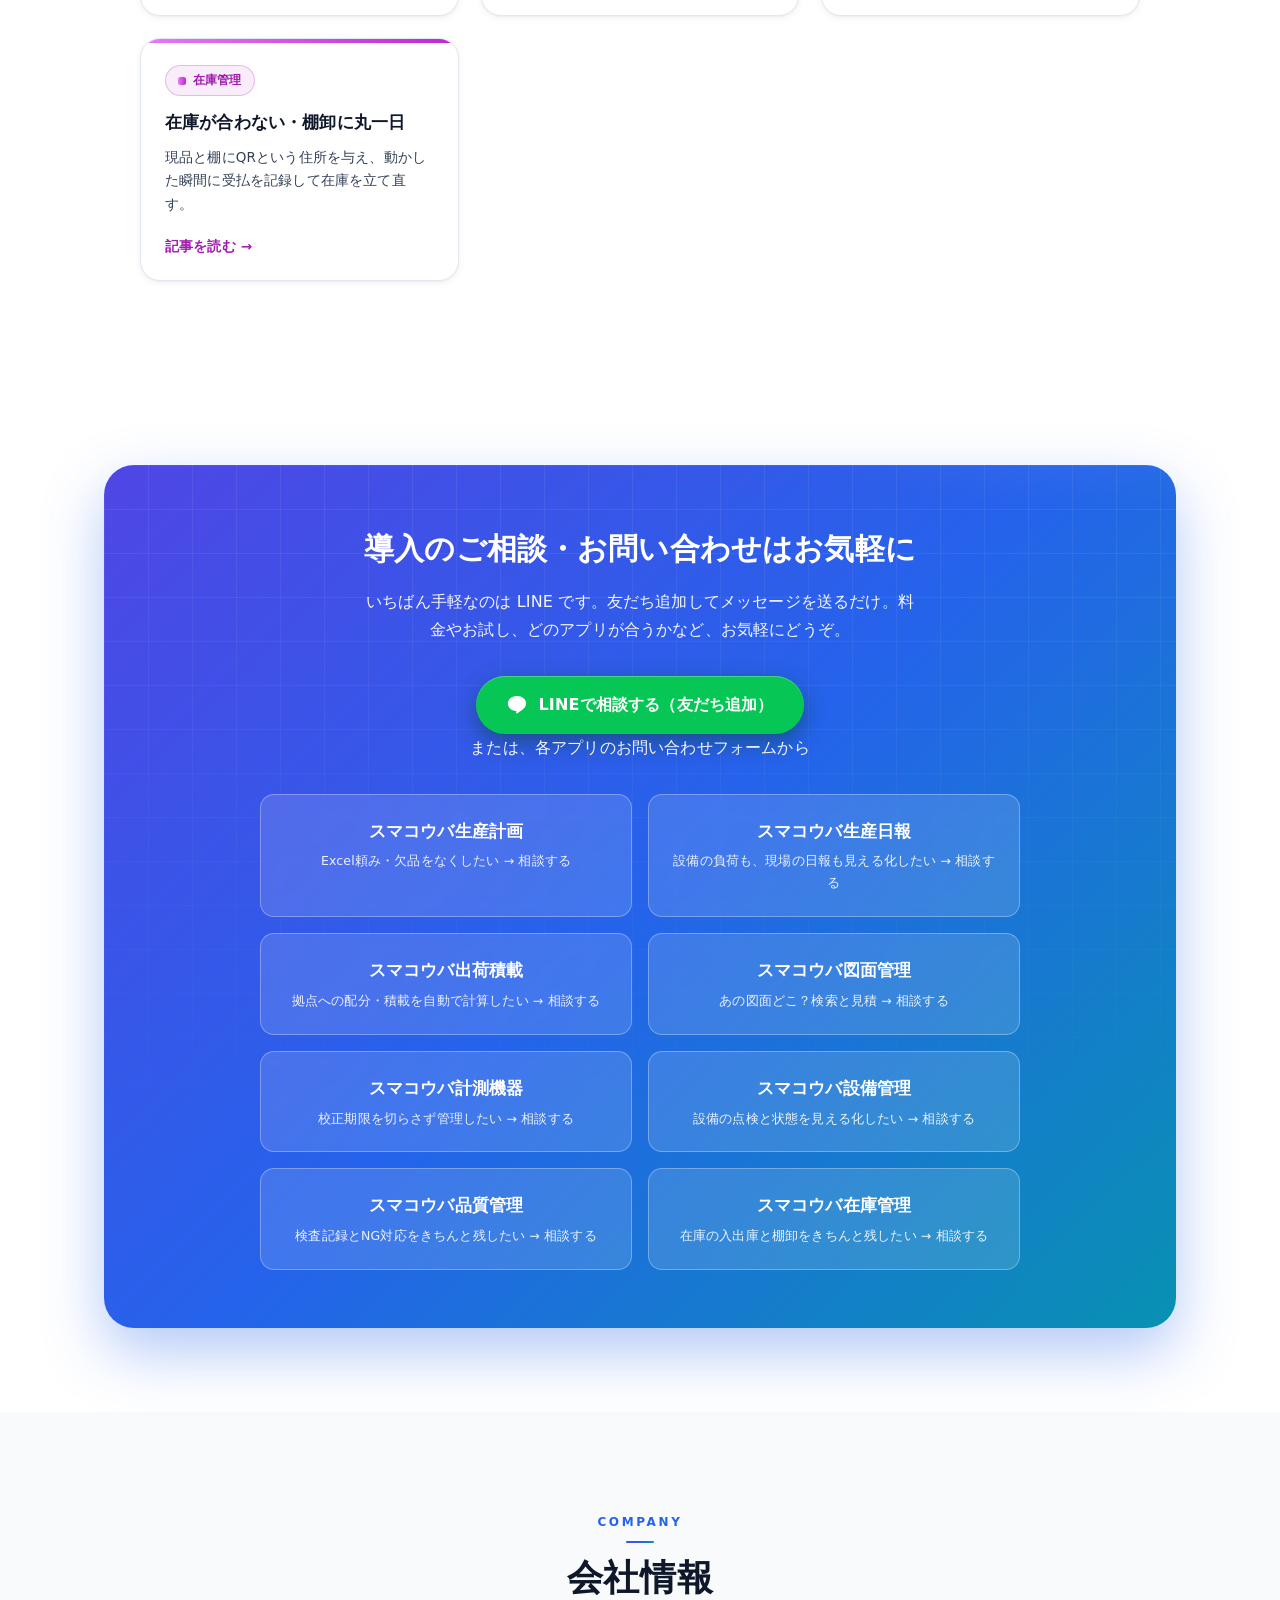
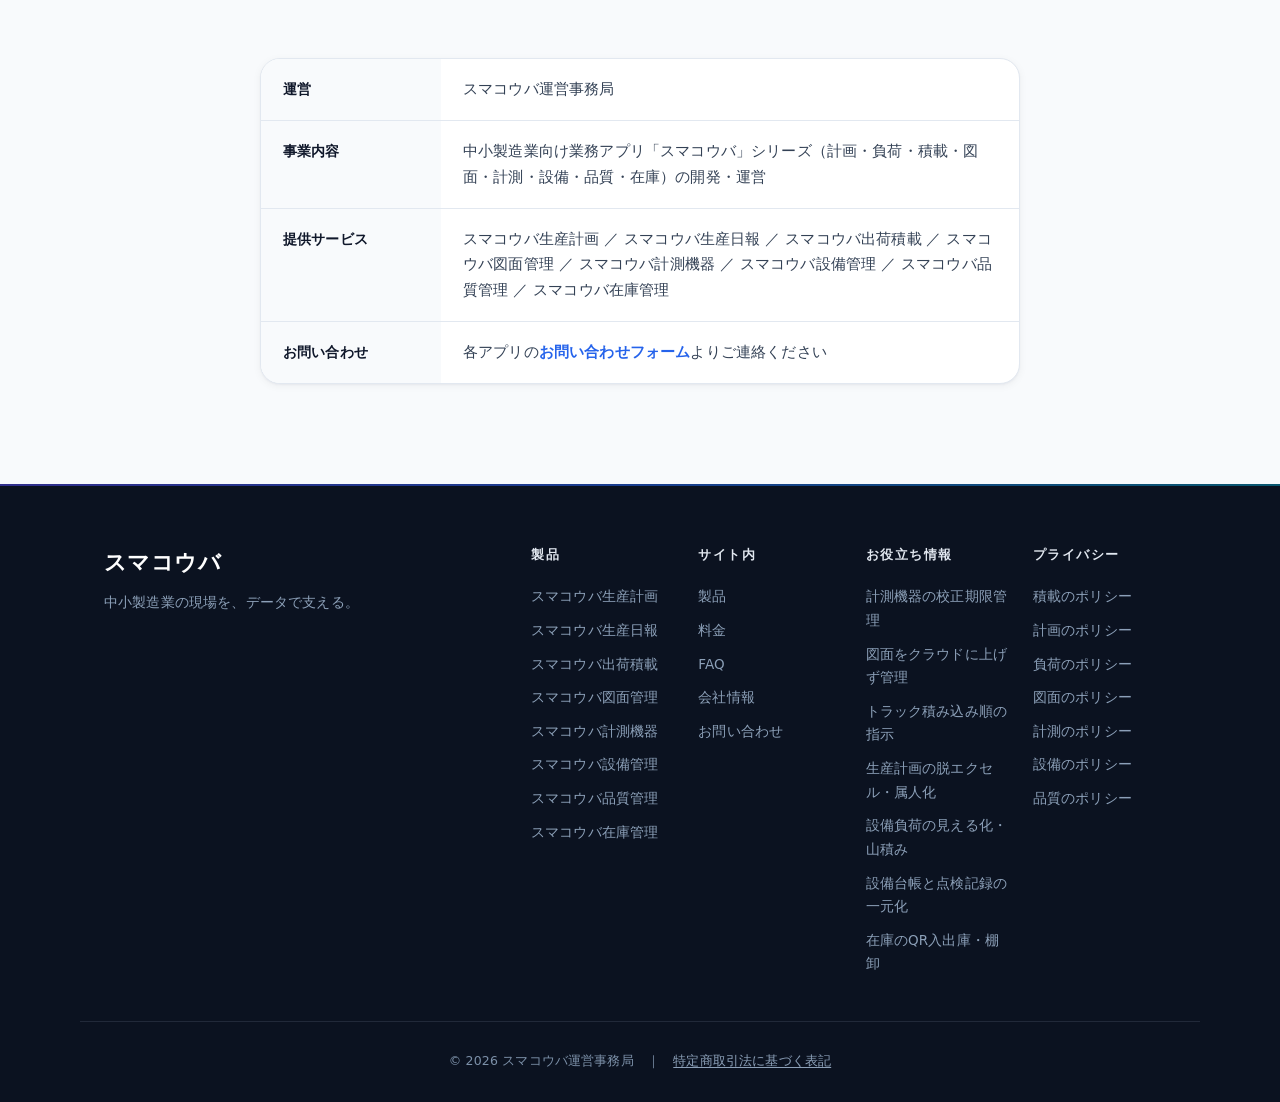
==== commit bf72cea8: "Redesign HP structure JUST.DB-style; fix 在庫 pricing; add 2 guide articles - ラインナップ帯(8アプリ一覧)・3本柱(WHY)" ====
--- a/index.html
+++ b/index.html
@@ -6,7 +6,7 @@
   <meta name="referrer" content="strict-origin-when-cross-origin" />
   <meta name="google-site-verification" content="vvGW9G_-wKw_jdDhNEtlIvW-nthP4IE423jUAPEOIqc" />
   <title>スマコウバ｜中小製造業のための現場アプリ（計画・負荷・積載・図面・計測・設備・品質・在庫）</title>
-  <meta name="description" content="大きなシステムより、現場にちょうどいい道具を——中小製造業のための現場アプリ。生産計画・設備負荷・トラック積載・図面・計測機器・設備点検・品質記録・在庫管理を、気になる1つからスマホで。今のExcelや紙と併用しながら見える化。" />
+  <meta name="description" content="大きなシステムより、現場にちょうどいいアプリを。中小製造業のための現場アプリ。生産計画・設備負荷・トラック積載・図面・計測機器・設備点検・品質記録・在庫管理を、気になる1つからスマホで。今のExcelや紙と併用しながら見える化。" />
   <meta name="theme-color" content="#2563eb" />
   <link rel="canonical" href="https://www.sumakouba.com/" />
 
@@ -14,7 +14,7 @@
   <meta property="og:type" content="website" />
   <meta property="og:url" content="https://www.sumakouba.com/" />
   <meta property="og:title" content="スマコウバ｜中小製造業に、ちょうどいい現場アプリ" />
-  <meta property="og:description" content="大きなシステムより、現場にちょうどいい道具を。生産計画・設備負荷・トラック積載・図面・計測・設備点検・品質記録・在庫管理を、気になる1つから。製造・調達の現場発。" />
+  <meta property="og:description" content="大きなシステムより、現場にちょうどいいアプリを。生産計画・設備負荷・トラック積載・図面・計測・設備点検・品質記録・在庫管理を、気になる1つから。製造・調達の現場発。" />
   <meta property="og:site_name" content="スマコウバ" />
   <meta property="og:locale" content="ja_JP" />
   <meta property="og:image" content="https://www.sumakouba.com/og-image.png" />
@@ -130,7 +130,7 @@
         "url": "https://sumakouba-zaiko.vercel.app",
         "description": "商品マスタ・ロケーション管理とQRスキャン入出庫。受払履歴・棚卸・出庫指示ピッキング・安全在庫アラートに対応する中小製造業向けアプリ。",
         "publisher": { "@id": "https://www.sumakouba.com/#org" },
-        "offers": { "@type": "Offer", "price": "19800", "priceCurrency": "JPY" }
+        "offers": { "@type": "Offer", "price": "29800", "priceCurrency": "JPY" }
       }
     ]
   }
@@ -160,9 +160,9 @@
       <nav class="nav" id="nav">
         <a href="#products">製品</a>
         <a href="#features">特長</a>
+        <a href="#steps">使い方</a>
         <a href="#pricing">料金</a>
         <a href="#faq">FAQ</a>
-        <a href="#company">会社情報</a>
         <a href="#contact" class="nav-cta">お問い合わせ</a>
       </nav>
 
@@ -177,7 +177,7 @@
     <section class="hero">
       <div class="container hero-inner">
         <p class="eyebrow">中小製造業の、はじめやすい製造DX</p>
-        <h1><span class="nb">大きな</span><span class="nb">システムより、</span><br /><span class="grad-text"><span class="nb">現場に</span><span class="nb">ちょうどいい</span><span class="nb">道具を。</span></span></h1>
+        <h1><span class="nb">大きな</span><span class="nb">システムより、</span><br /><span class="grad-text"><span class="nb">現場に</span><span class="nb">ちょうどいい</span><span class="nb">アプリを。</span></span></h1>
         <p class="lead">
           高額な生産管理システムも、専任のIT人材も要りません。製造・調達の現場に身を置く作り手が、中小の工場でも今日から取り組める<strong>製造現場のDX（デジタル化）</strong>を、必要な機能だけ小さくまとめました。<br class="pc-only" />
           <strong>料金は最初から明朗</strong>。月額／年額のシンプルな定額で、追加の初期費用や導入費はかかりません。<strong>導入の手順はアプリの標準機能</strong>なので、専門家がいなくても画面に沿って進めるだけ。登録すれば無料で試せて、気になる1つから、今のExcelや紙と併用しながら少しずつ始められます。
@@ -195,8 +195,51 @@
       </div>
     </section>
 
+    <!-- ===== Lineup band（8アプリを一目で） ===== -->
+    <section class="lineup" aria-label="製品ラインナップ">
+      <div class="container">
+        <div class="lineup-head">
+          <p>現場の工程ごとに、<strong>8つのアプリ</strong>。気になる1つから、単体で使えます</p>
+        </div>
+        <div class="lineup-grid">
+          <a class="lineup-chip accent-indigo" href="#products">
+            <span class="lineup-ic" aria-hidden="true"><svg viewBox="0 0 24 24"><rect x="3" y="13" width="3.6" height="7" rx="1.2" fill="#fff"/><rect x="8.2" y="9.5" width="3.6" height="10.5" rx="1.2" fill="#fff"/><rect x="13.4" y="6" width="3.6" height="14" rx="1.2" fill="#fff"/><rect x="18.6" y="3.4" width="2.4" height="16.6" rx="1" fill="#fff"/></svg></span>
+            <span>生産計画</span>
+          </a>
+          <a class="lineup-chip accent-cyan" href="#products">
+            <span class="lineup-ic" aria-hidden="true"><svg viewBox="0 0 24 24"><rect x="4" y="5" width="16" height="3.4" rx="1.6" fill="#fff"/><rect x="6" y="10.3" width="12" height="3.4" rx="1.6" fill="#fff"/><rect x="8" y="15.6" width="8" height="3.4" rx="1.6" fill="#fff"/></svg></span>
+            <span>生産日報</span>
+          </a>
+          <a class="lineup-chip accent-blue" href="#products">
+            <span class="lineup-ic" aria-hidden="true"><svg viewBox="0 0 24 24"><g fill="#fff"><rect x="2.5" y="7" width="11" height="8.6" rx="1.4"/><path d="M13.5 9.4h3.1l2.9 3v3.2h-6z"/><circle cx="7" cy="17.6" r="2.1"/><circle cx="16.4" cy="17.6" r="2.1"/></g></svg></span>
+            <span>出荷積載</span>
+          </a>
+          <a class="lineup-chip accent-teal" href="#products">
+            <span class="lineup-ic" aria-hidden="true"><svg viewBox="0 0 24 24" fill="none" stroke="#fff" stroke-width="2" stroke-linecap="round" stroke-linejoin="round"><path d="M5 3h9l5 5v13H5z"/><path d="M14 3v5h5"/><path d="M8 13h8M8 17h5"/></svg></span>
+            <span>図面管理</span>
+          </a>
+          <a class="lineup-chip accent-amber" href="#products">
+            <span class="lineup-ic" aria-hidden="true"><svg viewBox="0 0 24 24" fill="none" stroke="#fff" stroke-width="2" stroke-linecap="round" stroke-linejoin="round"><path d="M12 22a9 9 0 1 1 9-9"/><path d="M16.2 7.8 12 12"/><path d="M12 6V4"/></svg></span>
+            <span>計測機器</span>
+          </a>
+          <a class="lineup-chip accent-orange" href="#products">
+            <span class="lineup-ic" aria-hidden="true"><svg viewBox="0 0 24 24" fill="none" stroke="#fff" stroke-width="2" stroke-linecap="round" stroke-linejoin="round"><path d="M14.7 6.3a1 1 0 0 0 0 1.4l1.6 1.6a1 1 0 0 0 1.4 0l3.77-3.77a6 6 0 0 1-7.94 7.94l-6.91 6.91a2.12 2.12 0 0 1-3-3l6.91-6.91a6 6 0 0 1 7.94-7.94l-3.76 3.76z"/></svg></span>
+            <span>設備管理</span>
+          </a>
+          <a class="lineup-chip accent-emerald" href="#products">
+            <span class="lineup-ic" aria-hidden="true"><svg viewBox="0 0 24 24" fill="none" stroke="#fff" stroke-width="2" stroke-linecap="round" stroke-linejoin="round"><rect x="8" y="2" width="8" height="4" rx="1"/><path d="M16 4h2a2 2 0 0 1 2 2v14a2 2 0 0 1-2 2H6a2 2 0 0 1-2-2V6a2 2 0 0 1 2-2h2"/><path d="m9 14 2 2 4-4"/></svg></span>
+            <span>品質管理</span>
+          </a>
+          <a class="lineup-chip accent-fuchsia" href="#products">
+            <span class="lineup-ic" aria-hidden="true"><svg viewBox="0 0 24 24" fill="none" stroke="#fff" stroke-width="2" stroke-linecap="round" stroke-linejoin="round"><path d="M21 16V8a2 2 0 0 0-1-1.73l-7-4a2 2 0 0 0-2 0l-7 4A2 2 0 0 0 3 8v8a2 2 0 0 0 1 1.73l7 4a2 2 0 0 0 2 0l7-4A2 2 0 0 0 21 16z"/><path d="M3.27 6.96 12 12.01l8.73-5.05"/><path d="M12 22.08V12"/></svg></span>
+            <span>在庫管理</span>
+          </a>
+        </div>
+      </div>
+    </section>
+
     <!-- ===== Features / Why ===== -->
-    <section class="section section-soft" id="features">
+    <section class="section" id="features">
       <div class="container">
         <div class="section-head">
           <p class="section-eyebrow">WHY スマコウバ</p>
@@ -204,36 +247,36 @@
           <p class="section-sub">高機能で立派なソフトより、人もお金も限られた現場で、無理なく続けられること。中小製造業の現場目線で、機能をあえて絞りました。</p>
         </div>
 
-        <div class="why-grid">
-          <div class="why-item">
-            <div class="why-icon" aria-hidden="true">🎯</div>
-            <h3>気になる1つから、小さく始める</h3>
-            <p><strong>8つのアプリは、どれも単体で使えます</strong>。全部まとめて導入する必要はありません。いちばん困っているところ1つから始めて、合いそうなら少しずつ広げる。それで十分です。</p>
-          </div>
-          <div class="why-item">
-            <div class="why-icon" aria-hidden="true">💳</div>
-            <h3>料金は、はじめから明朗</h3>
-            <p>アプリごとの、シンプルな定額制。大きな初期費用も、導入費の上乗せも、長い契約の縛りもありません。かかる費用が最初から見えるので、社内の稟議も通しやすい。お支払いはクレジットカード決済（Stripe）、合わなければいつでも解約できます。</p>
-          </div>
-          <div class="why-item">
-            <div class="why-icon" aria-hidden="true">📱</div>
-            <h3>導入ステップが標準。専任担当はいらない</h3>
-            <p>難しい初期設定も、サーバーの用意も要りません。<strong>導入の手順をアプリの標準機能として用意</strong>しているので、画面に沿って進めるだけで使い始められます。スマホやタブレットがあれば、いつもの担当者がそのまま手に取れる操作感です。</p>
-          </div>
-          <div class="why-item">
-            <div class="why-icon" aria-hidden="true">🖨️</div>
-            <h3>紙もホワイトボードも、捨てなくていい</h3>
-            <p>いきなり完全ペーパーレスは目指しません。積載指示・生産計画・日報から、<strong>見積書や機器台帳</strong>まで、必要なものはPDFや印刷で出力できます。今の紙やホワイトボードの運用と併用しながら、Excelから自然に脱却していけます。</p>
-          </div>
-          <div class="why-item">
-            <div class="why-icon" aria-hidden="true">📶</div>
-            <h3>電波が弱くても、止まらない</h3>
-            <p>倉庫の奥、トラックの車内、電波の届きにくい工場でも。<strong>積載と図面はオフライン対応</strong>で、ネットが無くても表示・入力ができます。とくに図面はデータを端末の外に出さないので、情報漏れの心配も小さく。現場の「使いたい時に使えない」を、できるだけ無くしました。</p>
-          </div>
-          <div class="why-item">
-            <div class="why-icon" aria-hidden="true">🔗</div>
-            <h3>必要なら、シリーズでそろえる</h3>
-            <p>8つのアプリは、それぞれ現場の別の工程をカバーします。計画→負荷→積載で計画から出荷まで、図面・計測・設備・品質で図番・計測機器・設備点検・検査記録まわりまで。同じ使い心地でそろえられるので、現場の負担が少なく済みます。もちろん、1つだけでも十分に役立ちます。</p>
+        <div class="pillar-grid">
+          <div class="pillar">
+            <div class="pillar-ic" aria-hidden="true"><svg viewBox="0 0 24 24" fill="none" stroke="currentColor" stroke-width="2" stroke-linecap="round" stroke-linejoin="round"><rect width="7" height="7" x="3" y="3" rx="1.5"/><rect width="7" height="7" x="14" y="3" rx="1.5"/><rect width="7" height="7" x="14" y="14" rx="1.5"/><rect width="7" height="7" x="3" y="14" rx="1.5"/></svg></div>
+            <h3>気になる1つから、<br />小さく始められる</h3>
+            <p>8つのアプリは、どれも単体で使えます。全部まとめて導入する必要はありません。いちばん困っているところ1つから、今のやり方と併用しながら。</p>
+            <ul class="pillar-points">
+              <li>1アプリから・組み合わせ自由</li>
+              <li>登録だけ・30日間の無料トライアル</li>
+              <li>紙・ホワイトボード・ExcelはPDF／印刷で併用</li>
+            </ul>
+          </div>
+          <div class="pillar">
+            <div class="pillar-ic" aria-hidden="true"><svg viewBox="0 0 24 24" fill="none" stroke="currentColor" stroke-width="2" stroke-linecap="round" stroke-linejoin="round"><rect width="20" height="14" x="2" y="5" rx="2"/><line x1="2" x2="22" y1="10" y2="10"/></svg></div>
+            <h3>料金は明朗、<br />専任担当はいらない</h3>
+            <p>アプリごとの、シンプルな定額制。大きな初期費用も、導入費の上乗せもありません。導入の手順はアプリの標準機能なので、専門家がいなくても画面に沿って進めるだけ。</p>
+            <ul class="pillar-points">
+              <li>月額／年額の明朗な定額・初期費用なし</li>
+              <li>導入ステップを標準搭載・スマホ／タブレット操作</li>
+              <li>クレジットカード決済・いつでも解約</li>
+            </ul>
+          </div>
+          <div class="pillar">
+            <div class="pillar-ic" aria-hidden="true"><svg viewBox="0 0 24 24" fill="none" stroke="currentColor" stroke-width="2" stroke-linecap="round" stroke-linejoin="round"><path d="M20 13c0 5-3.5 7.5-7.66 8.95a1 1 0 0 1-.67-.01C7.5 20.5 4 18 4 13V6a1 1 0 0 1 1-1c2 0 4.5-1.2 6.24-2.72a1.17 1.17 0 0 1 1.52 0C14.51 3.81 17 5 19 5a1 1 0 0 1 1 1z"/><path d="m9 12 2 2 4-4"/></svg></div>
+            <h3>現場で止まらない、<br />そろえられる</h3>
+            <p>倉庫の奥やトラックの車内でも。積載と図面はオフライン対応で、図面はデータを端末の外に出しません。8つは同じ使い心地でそろえられます。</p>
+            <ul class="pillar-points">
+              <li>積載・図面はオフライン対応</li>
+              <li>図面は端末内保存（クラウド送信なし）</li>
+              <li>計画→日報→積載…同じ操作感でシリーズ化</li>
+            </ul>
           </div>
         </div>
       </div>
@@ -295,6 +338,45 @@
         <div class="pain-bridge">
           <p>足りないのは「もっと高機能なシステム」ではなく、<strong>いまの規模のままで、今日から無理なく始められる道具</strong>のほう。全部を一度に変えなくていい。今のやり方と併用しながら、いちばん困っているところから1つだけ、小さく始められます。スマコウバは、その「諦めてきた理由」をひとつずつ外していくために作りました。</p>
         </div>
+
+        <div class="usecase-lead">
+          <h3>その困りごと、どのアプリが効くか</h3>
+          <p>現場の「あるある」から、始めやすい1つを見つけてください。</p>
+        </div>
+        <div class="usecase-grid">
+          <div class="usecase-card accent-indigo">
+            <span class="usecase-quote">エクセルの生産計画が、作った人にしか触れない<small>関数もマクロも属人化。引き継ぎのたびに胃が痛い</small></span>
+            <span class="usecase-app">生産計画</span>
+          </div>
+          <div class="usecase-card accent-cyan">
+            <span class="usecase-quote">設備の負荷も工数も日報も、バラバラで見えない<small>山積み・可動率・不良率をひとつに</small></span>
+            <span class="usecase-app">生産日報</span>
+          </div>
+          <div class="usecase-card accent-blue">
+            <span class="usecase-quote">トラックの積み方・拠点への配分が人によってバラつく<small>配分と積載を自動計算、積込指示まで</small></span>
+            <span class="usecase-app">出荷積載</span>
+          </div>
+          <div class="usecase-card accent-teal">
+            <span class="usecase-quote">あの図面どこ？探すだけで時間が溶ける<small>読み取りで自動入力・検索・見積、端末内で完結</small></span>
+            <span class="usecase-app">図面管理</span>
+          </div>
+          <div class="usecase-card accent-amber">
+            <span class="usecase-quote">計測機器の校正期限を、うっかり切らしてしまう<small>次回校正日を自動計算、期限前にアラート</small></span>
+            <span class="usecase-app">計測機器</span>
+          </div>
+          <div class="usecase-card accent-orange">
+            <span class="usecase-quote">設備点検が紙頼み、記録も履歴も散らばる<small>手順書どおり点検、工場マップで状態を一望</small></span>
+            <span class="usecase-app">設備管理</span>
+          </div>
+          <div class="usecase-card accent-emerald">
+            <span class="usecase-quote">検査記録やNG対応が、きちんと残らない<small>自動OK/NG判定、NGは写真つきで即通知</small></span>
+            <span class="usecase-app">品質管理</span>
+          </div>
+          <div class="usecase-card accent-fuchsia">
+            <span class="usecase-quote">在庫が合わない、棚卸に丸一日かかる<small>QRで入出庫・受払・棚卸、誤出荷も防止</small></span>
+            <span class="usecase-app">在庫管理</span>
+          </div>
+        </div>
       </div>
     </section>
 
@@ -519,6 +601,35 @@
       </div>
     </section>
 
+    <!-- ===== Steps（使い方3ステップ） ===== -->
+    <section class="section section-soft" id="steps">
+      <div class="container">
+        <div class="section-head">
+          <p class="section-eyebrow">HOW TO START</p>
+          <h2>使い方は、3ステップ</h2>
+          <p class="section-sub">申込みの電話も、専任担当も、初期設定の依頼も要りません。登録して、試して、合えば続ける。それだけです。</p>
+        </div>
+        <div class="steps">
+          <div class="step">
+            <div class="step-num">1</div>
+            <h3>登録する</h3>
+            <p>メールアドレスだけで登録完了。クレジットカードの登録は要りません。使いたいアプリを開いて、すぐに触りはじめられます。</p>
+          </div>
+          <div class="step">
+            <div class="step-num">2</div>
+            <h3>30日間、無料で試す</h3>
+            <p>実際の現場のデータで、じっくりお試し。導入の手順はアプリの標準機能なので、画面に沿って進めるだけ。今のExcelや紙と併用でも大丈夫です。</p>
+          </div>
+          <div class="step">
+            <div class="step-num">3</div>
+            <h3>合えば、そのまま定額で</h3>
+            <p>気に入ったら、月額／年額のシンプルな定額へ。1アプリからでOK、長期契約の縛りもありません。合わなければ、いつでも解約できます。</p>
+          </div>
+        </div>
+        <p class="steps-note">※ お困りのときは、メールまたはLINEでお気軽にどうぞ（順次ご返信します）。</p>
+      </div>
+    </section>
+
     <!-- ===== Pricing ===== -->
     <section class="section" id="pricing">
       <div class="container">
@@ -667,11 +778,11 @@
             <h3>スマコウバ在庫管理</h3>
             <ul class="tier-list">
               <li class="tier">
-                <div class="tier-top"><span class="tier-name">月額プラン</span><span class="tier-price">¥19,800<small>／月</small></span></div>
+                <div class="tier-top"><span class="tier-name">月額プラン</span><span class="tier-price">¥29,800<small>／月</small></span></div>
                 <p class="tier-sub">30日間の無料トライアル後 ／ 商品マスタ・QR入出庫・受払／棚卸・出庫指示ピッキング・安全在庫アラート</p>
               </li>
               <li class="tier is-rec">
-                <div class="tier-top"><span class="tier-name">年額プラン<em>2ヶ月分お得</em></span><span class="tier-price">¥198,000<small>／年</small></span></div>
+                <div class="tier-top"><span class="tier-name">年額プラン<em>2ヶ月分お得</em></span><span class="tier-price">¥298,000<small>／年</small></span></div>
                 <p class="tier-sub">月額の約10ヶ月分（2ヶ月分お得）／ 機能は月額と同じ</p>
               </li>
             </ul>
@@ -715,7 +826,7 @@
           </details>
           <details class="faq-item">
             <summary>料金と支払い方法を教えてください。</summary>
-            <div class="faq-body"><p>アプリごとの月額／年額の明朗な定額制です（多くのアプリは月額1万9,800円、計画は月額2万9,800円・いずれも税別）。大きな初期費用や導入費はかかりません。お支払いはクレジットカード決済（Stripe）に対応しています。</p></div>
+            <div class="faq-body"><p>アプリごとの月額／年額の明朗な定額制です（多くのアプリは月額1万9,800円、計画・在庫は月額2万9,800円・いずれも税別）。大きな初期費用や導入費はかかりません。お支払いはクレジットカード決済（Stripe）に対応しています。</p></div>
           </details>
           <details class="faq-item">
             <summary>無料で試せますか？解約はできますか？</summary>
@@ -741,7 +852,7 @@
         { "@type": "Question", "name": "電波が弱い工場や倉庫でも使えますか？",
           "acceptedAnswer": { "@type": "Answer", "text": "積載と図面はオフラインに対応しており、ネットが届かない車内・倉庫・工場の奥でも表示・入力ができます。とくに図面はデータを端末の外に出さないため、情報漏えいの不安も小さく抑えられます。" } },
         { "@type": "Question", "name": "料金と支払い方法を教えてください。",
-          "acceptedAnswer": { "@type": "Answer", "text": "アプリごとの月額／年額の明朗な定額制です（多くのアプリは月額1万9,800円、計画は月額2万9,800円・いずれも税別）。大きな初期費用や導入費はかかりません。お支払いはクレジットカード決済（Stripe）に対応しています。" } },
+          "acceptedAnswer": { "@type": "Answer", "text": "アプリごとの月額／年額の明朗な定額制です（多くのアプリは月額1万9,800円、計画・在庫は月額2万9,800円・いずれも税別）。大きな初期費用や導入費はかかりません。お支払いはクレジットカード決済（Stripe）に対応しています。" } },
         { "@type": "Question", "name": "無料で試せますか？解約はできますか？",
           "acceptedAnswer": { "@type": "Answer", "text": "はい。登録するだけで30日間無料でお試しいただけます（お試しにクレジットカードは不要）。長期契約の縛りはなく、合わなければいつでも解約できます。" } },
         { "@type": "Question", "name": "パソコンが苦手でも導入できますか？",
@@ -749,6 +860,61 @@
       ]
     }
     </script>
+
+    <!-- ===== Guide / 関連記事 ===== -->
+    <section class="section" id="guide">
+      <div class="container">
+        <div class="section-head">
+          <p class="section-eyebrow">GUIDE</p>
+          <h2>関連記事・お役立ち情報</h2>
+          <p class="section-sub">導入前の疑問や、現場の困りごとのヒントをまとめました。読むだけでも、はじめの一歩に。</p>
+        </div>
+        <div class="guide-grid">
+          <a class="guide-card accent-indigo" href="/guide/plan-excel.html">
+            <span class="guide-tag">生産計画</span>
+            <h3>あのエクセルの生産計画表、もう本人しか触れない</h3>
+            <p>関数もマクロも属人化した計画表から、無理なく抜け出す現実的な方法を解説します。</p>
+            <span class="guide-read">記事を読む →</span>
+          </a>
+          <a class="guide-card accent-cyan" href="/guide/load-yamazumi.html">
+            <span class="guide-tag">生産日報</span>
+            <h3>設備と人の負荷を、いっしょに見る</h3>
+            <p>ベテランの勘頼みになりがちな設備負荷と工数を、山積み表で見える化し工程を平準化。</p>
+            <span class="guide-read">記事を読む →</span>
+          </a>
+          <a class="guide-card accent-blue" href="/guide/sekisai-shiji.html">
+            <span class="guide-tag">出荷積載</span>
+            <h3>トラックの積み込み順、ベテランの頭の中になっていませんか</h3>
+            <p>積み込み順を指示書で可視化し、誰が積んでも迷わない段取りにする方法。</p>
+            <span class="guide-read">記事を読む →</span>
+          </a>
+          <a class="guide-card accent-teal" href="/guide/zumen-offline.html">
+            <span class="guide-tag">図面管理</span>
+            <h3>図面をクラウドに上げたくない</h3>
+            <p>外に出したくない図面・図番を、端末の中だけで管理・検索する現実的な方法。</p>
+            <span class="guide-read">記事を読む →</span>
+          </a>
+          <a class="guide-card accent-amber" href="/guide/keisoku-calib.html">
+            <span class="guide-tag">計測機器</span>
+            <h3>計測機器の校正期限、もう忘れない</h3>
+            <p>Excel台帳では抜けがちな校正期限を、台帳とアラートでスマホから一元管理。</p>
+            <span class="guide-read">記事を読む →</span>
+          </a>
+          <a class="guide-card accent-orange" href="/guide/setsubi-tenken.html">
+            <span class="guide-tag">設備管理</span>
+            <h3>設備点検が紙とエクセルでバラバラ</h3>
+            <p>設備台帳・点検記録・予防保全をひとつにつなぎ、点検漏れと記録の散らばりをなくす。</p>
+            <span class="guide-read">記事を読む →</span>
+          </a>
+          <a class="guide-card accent-fuchsia" href="/guide/zaiko-kanri.html">
+            <span class="guide-tag">在庫管理</span>
+            <h3>在庫が合わない・棚卸に丸一日</h3>
+            <p>現品と棚にQRという住所を与え、動かした瞬間に受払を記録して在庫を立て直す。</p>
+            <span class="guide-read">記事を読む →</span>
+          </a>
+        </div>
+      </div>
+    </section>
 
     <!-- ===== Contact CTA ===== -->
     <section class="section section-cta" id="contact">
@@ -852,6 +1018,8 @@
           <a href="/guide/sekisai-shiji.html">トラック積み込み順の指示</a>
           <a href="/guide/plan-excel.html">生産計画の脱エクセル・属人化</a>
           <a href="/guide/load-yamazumi.html">設備負荷の見える化・山積み</a>
+          <a href="/guide/setsubi-tenken.html">設備台帳と点検記録の一元化</a>
+          <a href="/guide/zaiko-kanri.html">在庫のQR入出庫・棚卸</a>
         </div>
         <div class="footer-col">
           <h4>プライバシー</h4>
--- a/styles.css
+++ b/styles.css
@@ -950,3 +950,214 @@
 .footer-bottom small a:hover { color: #fff; }
 /* 特商法など法務ページのテーブル微調整 */
 .legal-table { margin-top: 8px; }
+
+/* ===================================================================
+   Redesign v2 — JUST.DB風の構成要素（ラインナップ / 3本柱 / ユースケース / 3ステップ）
+   =================================================================== */
+
+/* --- Lineup band（8アプリを一目で） --- */
+.lineup { padding: 46px 0; background: var(--bg-soft); border-bottom: 1px solid var(--line); }
+.lineup-head { text-align: center; margin: 0 0 26px; }
+.lineup-head p { margin: 0; font-size: 13px; font-weight: 800; letter-spacing: .14em; color: var(--muted); }
+.lineup-head strong { color: var(--blue); }
+.lineup-grid {
+  display: grid;
+  grid-template-columns: repeat(8, 1fr);
+  gap: 12px;
+  max-width: 960px;
+  margin: 0 auto;
+}
+.lineup-chip {
+  display: flex;
+  flex-direction: column;
+  align-items: center;
+  gap: 9px;
+  padding: 16px 6px;
+  background: #fff;
+  border: 1px solid var(--line);
+  border-radius: 16px;
+  box-shadow: var(--shadow-sm);
+  transition: transform .2s ease, box-shadow .2s ease, border-color .2s ease;
+}
+.lineup-chip:hover { transform: translateY(-3px); box-shadow: var(--shadow-md); border-color: color-mix(in srgb, var(--accent-solid, var(--blue)) 40%, var(--line)); }
+.lineup-ic {
+  width: 40px; height: 40px;
+  border-radius: 12px;
+  display: grid; place-items: center;
+  color: #fff;
+  background: var(--accent, var(--grad));
+  box-shadow: inset 0 1px 0 rgba(255,255,255,.3), 0 5px 12px color-mix(in srgb, var(--accent-solid, var(--blue)) 28%, transparent);
+}
+.lineup-ic svg { width: 22px; height: 22px; }
+.lineup-chip span { font-size: 13px; font-weight: 800; color: var(--ink); letter-spacing: .01em; }
+.lineup-chip small { font-size: 10.5px; color: var(--muted); font-weight: 700; margin-top: -4px; }
+
+/* --- Why: 3本柱 --- */
+.pillar-grid { display: grid; grid-template-columns: repeat(3, 1fr); gap: 24px; }
+.pillar {
+  position: relative;
+  background: #fff;
+  border: 1px solid var(--line);
+  border-radius: var(--radius);
+  padding: 34px 30px 30px;
+  box-shadow: var(--shadow-sm);
+  transition: transform .25s cubic-bezier(.22,.61,.36,1), box-shadow .25s ease, border-color .25s ease;
+  overflow: hidden;
+}
+.pillar::before { content: ""; position: absolute; top: 0; left: 0; right: 0; height: 4px; background: var(--grad); }
+.pillar:hover { transform: translateY(-5px); box-shadow: var(--shadow-lg); border-color: color-mix(in srgb, var(--blue) 26%, transparent); }
+.pillar-ic {
+  width: 54px; height: 54px;
+  border-radius: 16px;
+  background: linear-gradient(135deg, #eef2ff, #e6f7fb);
+  border: 1px solid #e0e7ff;
+  display: grid; place-items: center;
+  margin: 0 0 18px;
+  color: var(--blue);
+}
+.pillar-ic svg { width: 27px; height: 27px; }
+.pillar h3 { font-size: 19px; font-weight: 900; margin: 0 0 10px; letter-spacing: .01em; line-height: 1.45; }
+.pillar > p { font-size: 14.5px; color: var(--ink-soft); margin: 0 0 16px; }
+.pillar-points { list-style: none; padding: 0; margin: 0; display: grid; gap: 8px; border-top: 1px dashed var(--line); padding-top: 16px; }
+.pillar-points li { position: relative; padding-left: 24px; font-size: 13.5px; color: var(--ink-soft); line-height: 1.65; }
+.pillar-points li::before {
+  content: ""; position: absolute; left: 0; top: 3px;
+  width: 16px; height: 16px; border-radius: 50%;
+  background: rgba(37,99,235,.12);
+}
+.pillar-points li::after {
+  content: ""; position: absolute; left: 4px; top: 7px; width: 8px; height: 8px;
+  background: var(--blue);
+  -webkit-mask: url("data:image/svg+xml,%3Csvg xmlns='http://www.w3.org/2000/svg' viewBox='0 0 24 24' fill='none' stroke='black' stroke-width='3.5' stroke-linecap='round' stroke-linejoin='round'%3E%3Cpath d='M20 6 9 17l-5-5'/%3E%3C/svg%3E") center/contain no-repeat;
+  mask: url("data:image/svg+xml,%3Csvg xmlns='http://www.w3.org/2000/svg' viewBox='0 0 24 24' fill='none' stroke='black' stroke-width='3.5' stroke-linecap='round' stroke-linejoin='round'%3E%3Cpath d='M20 6 9 17l-5-5'/%3E%3C/svg%3E") center/contain no-repeat;
+}
+
+/* --- Usecase: 困りごと → 効くアプリ --- */
+.usecase-lead { text-align: center; max-width: 720px; margin: 44px auto 30px; }
+.usecase-lead h3 { font-size: clamp(19px, 2.6vw, 23px); font-weight: 900; margin: 0 0 8px; }
+.usecase-lead p { font-size: 15px; color: var(--muted); margin: 0; }
+.usecase-grid {
+  display: grid;
+  grid-template-columns: repeat(2, 1fr);
+  gap: 14px;
+  max-width: 900px;
+  margin: 0 auto;
+}
+.usecase-card {
+  display: flex;
+  align-items: center;
+  gap: 16px;
+  background: #fff;
+  border: 1px solid var(--line);
+  border-radius: var(--radius-sm);
+  padding: 18px 20px;
+  box-shadow: var(--shadow-sm);
+  transition: transform .2s ease, box-shadow .2s ease, border-color .2s ease;
+}
+.usecase-card:hover { transform: translateY(-2px); box-shadow: var(--shadow-md); border-color: color-mix(in srgb, var(--accent-solid, var(--blue)) 34%, var(--line)); }
+.usecase-quote { flex: 1; font-size: 14.5px; color: var(--ink); font-weight: 700; line-height: 1.65; }
+.usecase-quote small { display: block; font-size: 12.5px; color: var(--muted); font-weight: 600; margin-top: 3px; }
+.usecase-app {
+  flex-shrink: 0;
+  display: inline-flex; align-items: center; gap: 7px;
+  font-size: 12.5px; font-weight: 800;
+  color: var(--accent-solid, var(--blue));
+  background: color-mix(in srgb, var(--accent-solid, var(--blue)) 8%, #fff);
+  border: 1px solid color-mix(in srgb, var(--accent-solid, var(--blue)) 26%, transparent);
+  border-radius: 999px;
+  padding: 7px 14px;
+  white-space: nowrap;
+}
+.usecase-app::before { content: ""; width: 9px; height: 9px; border-radius: 3px; background: var(--accent, var(--grad)); flex-shrink: 0; }
+
+/* --- Steps: 使い方3ステップ --- */
+.steps { display: grid; grid-template-columns: repeat(3, 1fr); gap: 24px; max-width: 940px; margin: 0 auto; position: relative; }
+.step {
+  position: relative;
+  background: #fff;
+  border: 1px solid var(--line);
+  border-radius: var(--radius);
+  padding: 34px 26px 28px;
+  box-shadow: var(--shadow-sm);
+  text-align: center;
+}
+.step-num {
+  width: 46px; height: 46px;
+  margin: 0 auto 16px;
+  border-radius: 50%;
+  display: grid; place-items: center;
+  background: var(--grad);
+  color: #fff;
+  font-size: 20px; font-weight: 900;
+  box-shadow: 0 8px 20px rgba(37,99,235,.35), inset 0 1px 0 rgba(255,255,255,.25);
+}
+.step h3 { font-size: 17px; font-weight: 900; margin: 0 0 8px; }
+.step p { font-size: 14px; color: var(--ink-soft); margin: 0; line-height: 1.75; }
+.step:not(:last-child)::after {
+  content: "";
+  position: absolute;
+  top: 56px; right: -16px;
+  width: 20px; height: 20px;
+  border-top: 2px solid #cbd5e1;
+  border-right: 2px solid #cbd5e1;
+  transform: rotate(45deg);
+  z-index: 1;
+}
+.steps-note { text-align: center; font-size: 13.5px; color: var(--muted); margin: 26px 0 0; }
+
+/* --- Responsive for v2 --- */
+@media (max-width: 900px) {
+  .lineup-grid { grid-template-columns: repeat(4, 1fr); max-width: 460px; }
+  .pillar-grid { grid-template-columns: 1fr; max-width: 520px; margin: 0 auto; }
+  .steps { grid-template-columns: 1fr; max-width: 460px; }
+  .step:not(:last-child)::after { top: auto; right: 50%; bottom: -16px; transform: translateX(50%) rotate(135deg); }
+}
+@media (max-width: 720px) {
+  .usecase-grid { grid-template-columns: 1fr; max-width: 480px; }
+  .usecase-card { flex-direction: column; align-items: flex-start; gap: 12px; }
+}
+@media (max-width: 480px) {
+  .lineup-grid { grid-template-columns: repeat(2, 1fr); max-width: 300px; }
+}
+
+/* --- 関連記事・お役立ち記事（guide cards） --- */
+.guide-grid {
+  display: grid;
+  grid-template-columns: repeat(3, 1fr);
+  gap: 22px;
+  max-width: 1000px;
+  margin: 0 auto;
+}
+.guide-card {
+  position: relative;
+  display: flex;
+  flex-direction: column;
+  background: #fff;
+  border: 1px solid var(--line);
+  border-radius: var(--radius);
+  padding: 26px 24px 22px;
+  box-shadow: var(--shadow-sm);
+  overflow: hidden;
+  transition: transform .25s cubic-bezier(.22,.61,.36,1), box-shadow .25s ease, border-color .25s ease;
+}
+.guide-card::before { content: ""; position: absolute; top: 0; left: 0; right: 0; height: 4px; background: var(--accent, var(--grad)); }
+.guide-card:hover { transform: translateY(-5px); box-shadow: var(--shadow-lg); border-color: color-mix(in srgb, var(--accent-solid, var(--blue)) 26%, transparent); }
+.guide-tag {
+  align-self: flex-start;
+  display: inline-flex; align-items: center; gap: 7px;
+  font-size: 12px; font-weight: 800;
+  color: var(--accent-solid, var(--blue));
+  background: color-mix(in srgb, var(--accent-solid, var(--blue)) 8%, #fff);
+  border: 1px solid color-mix(in srgb, var(--accent-solid, var(--blue)) 24%, transparent);
+  border-radius: 999px;
+  padding: 4px 12px;
+  margin: 0 0 14px;
+}
+.guide-tag::before { content: ""; width: 8px; height: 8px; border-radius: 2.5px; background: var(--accent, var(--grad)); flex-shrink: 0; }
+.guide-card h3 { font-size: 16.5px; font-weight: 800; margin: 0 0 10px; line-height: 1.55; letter-spacing: .01em; color: var(--ink); }
+.guide-card p { font-size: 13.5px; color: var(--ink-soft); margin: 0 0 18px; line-height: 1.75; flex: 1; }
+.guide-read { margin-top: auto; font-size: 13.5px; font-weight: 800; color: var(--accent-solid, var(--blue)); }
+.guide-card:hover .guide-read { text-decoration: underline; text-underline-offset: 3px; }
+
+@media (max-width: 900px) { .guide-grid { grid-template-columns: repeat(2, 1fr); max-width: 620px; } }
+@media (max-width: 560px) { .guide-grid { grid-template-columns: 1fr; max-width: 420px; } }
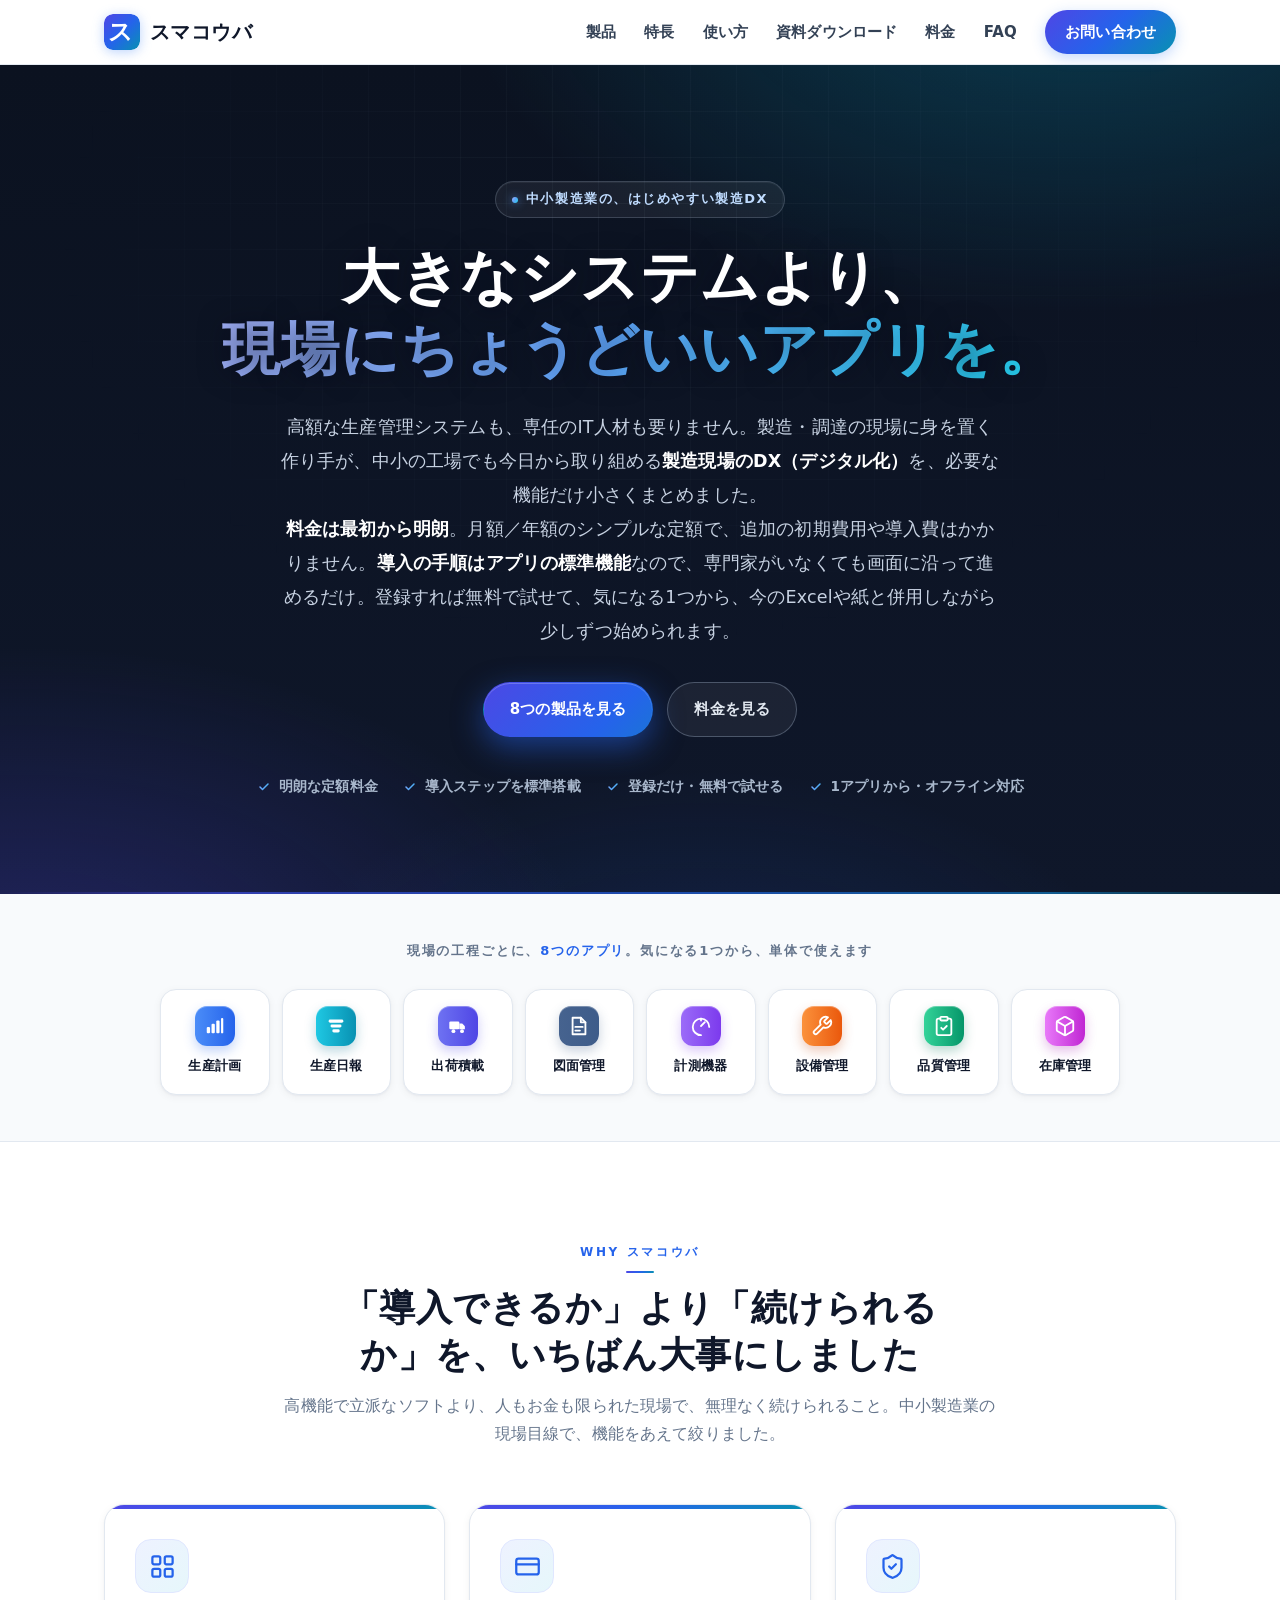
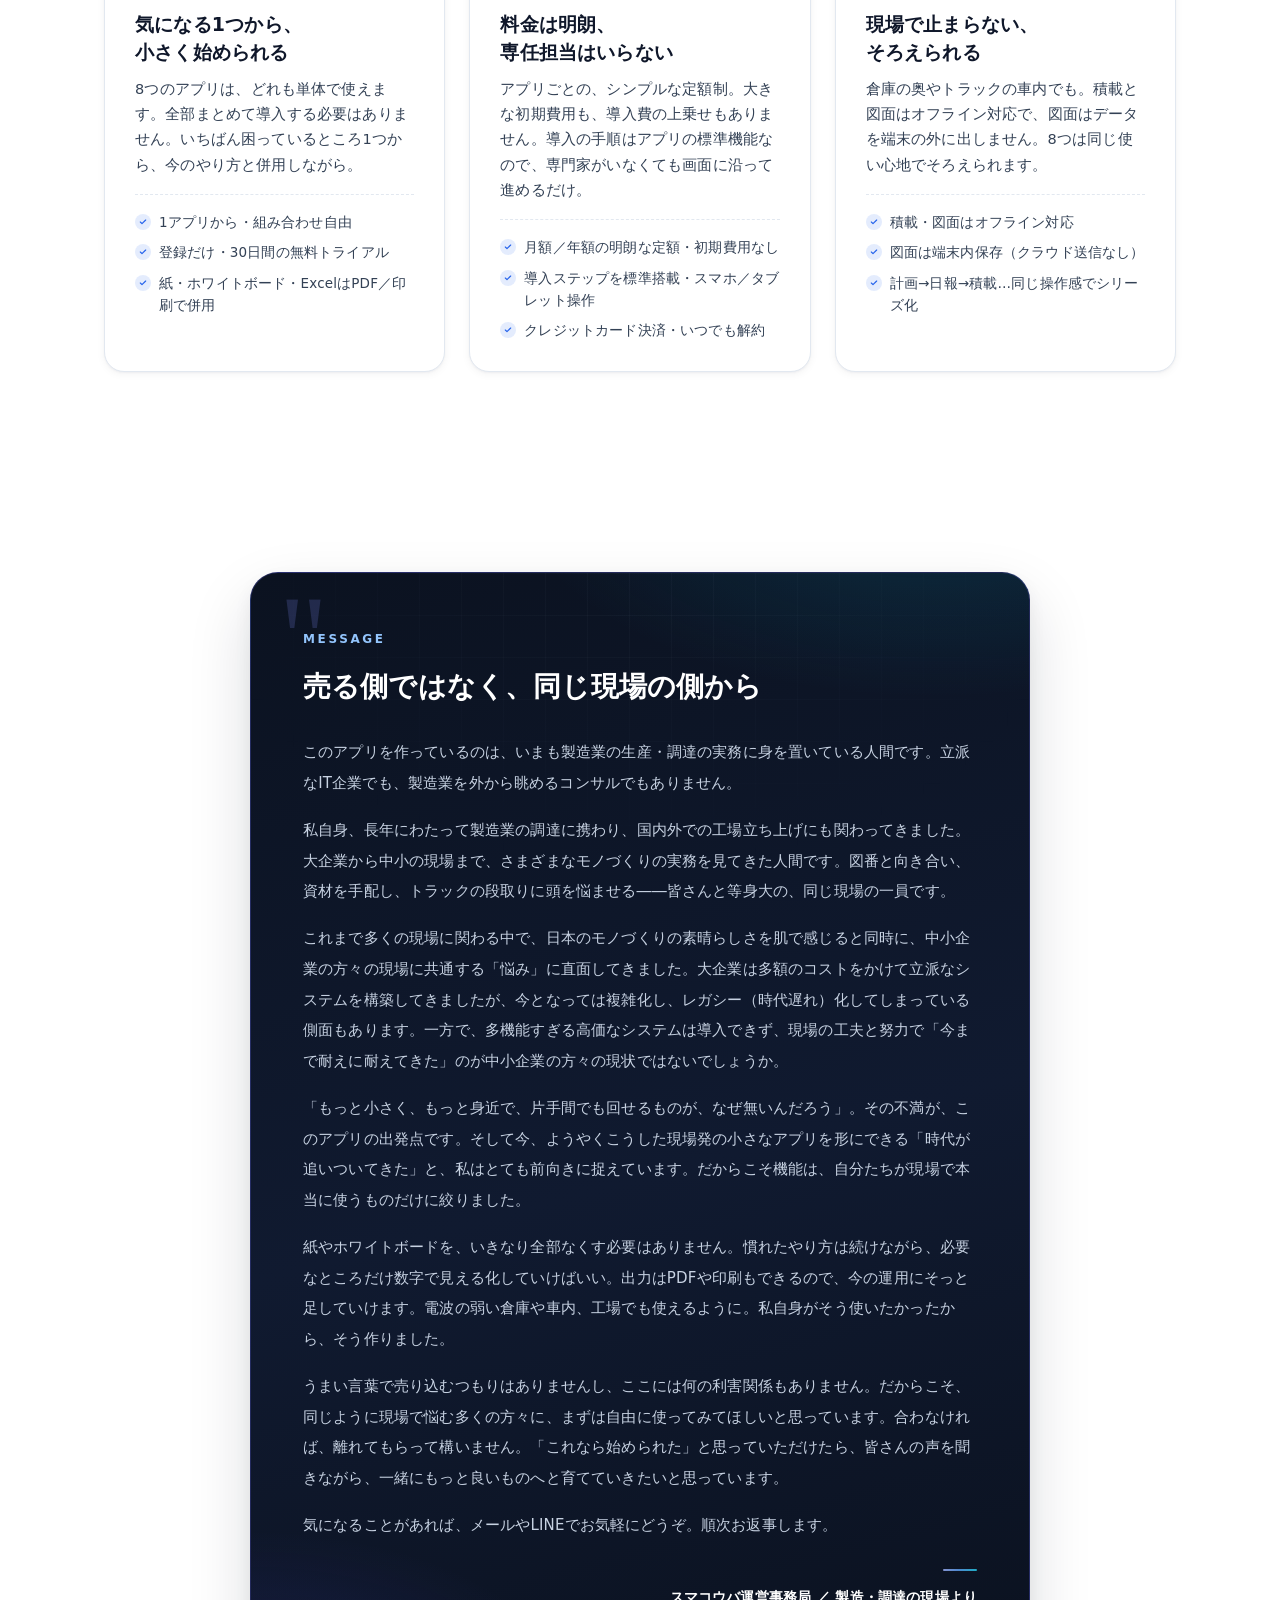
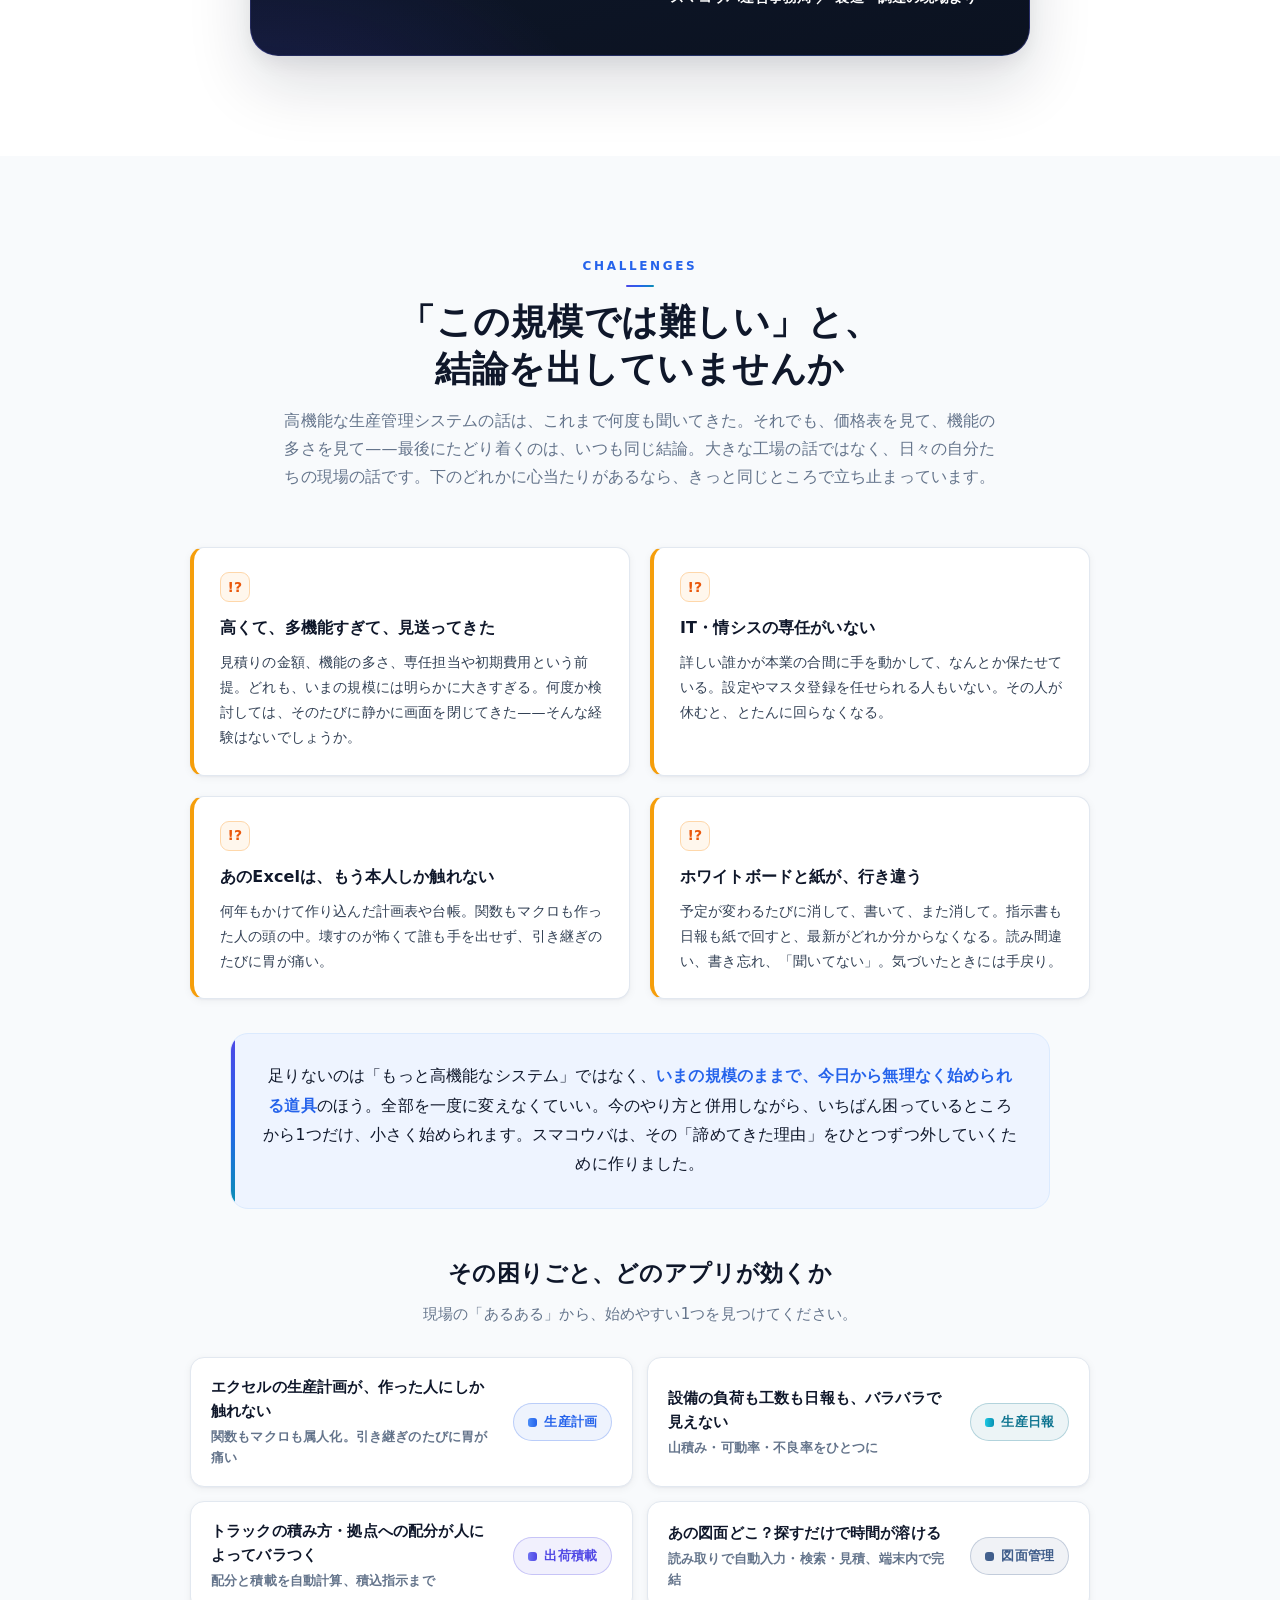
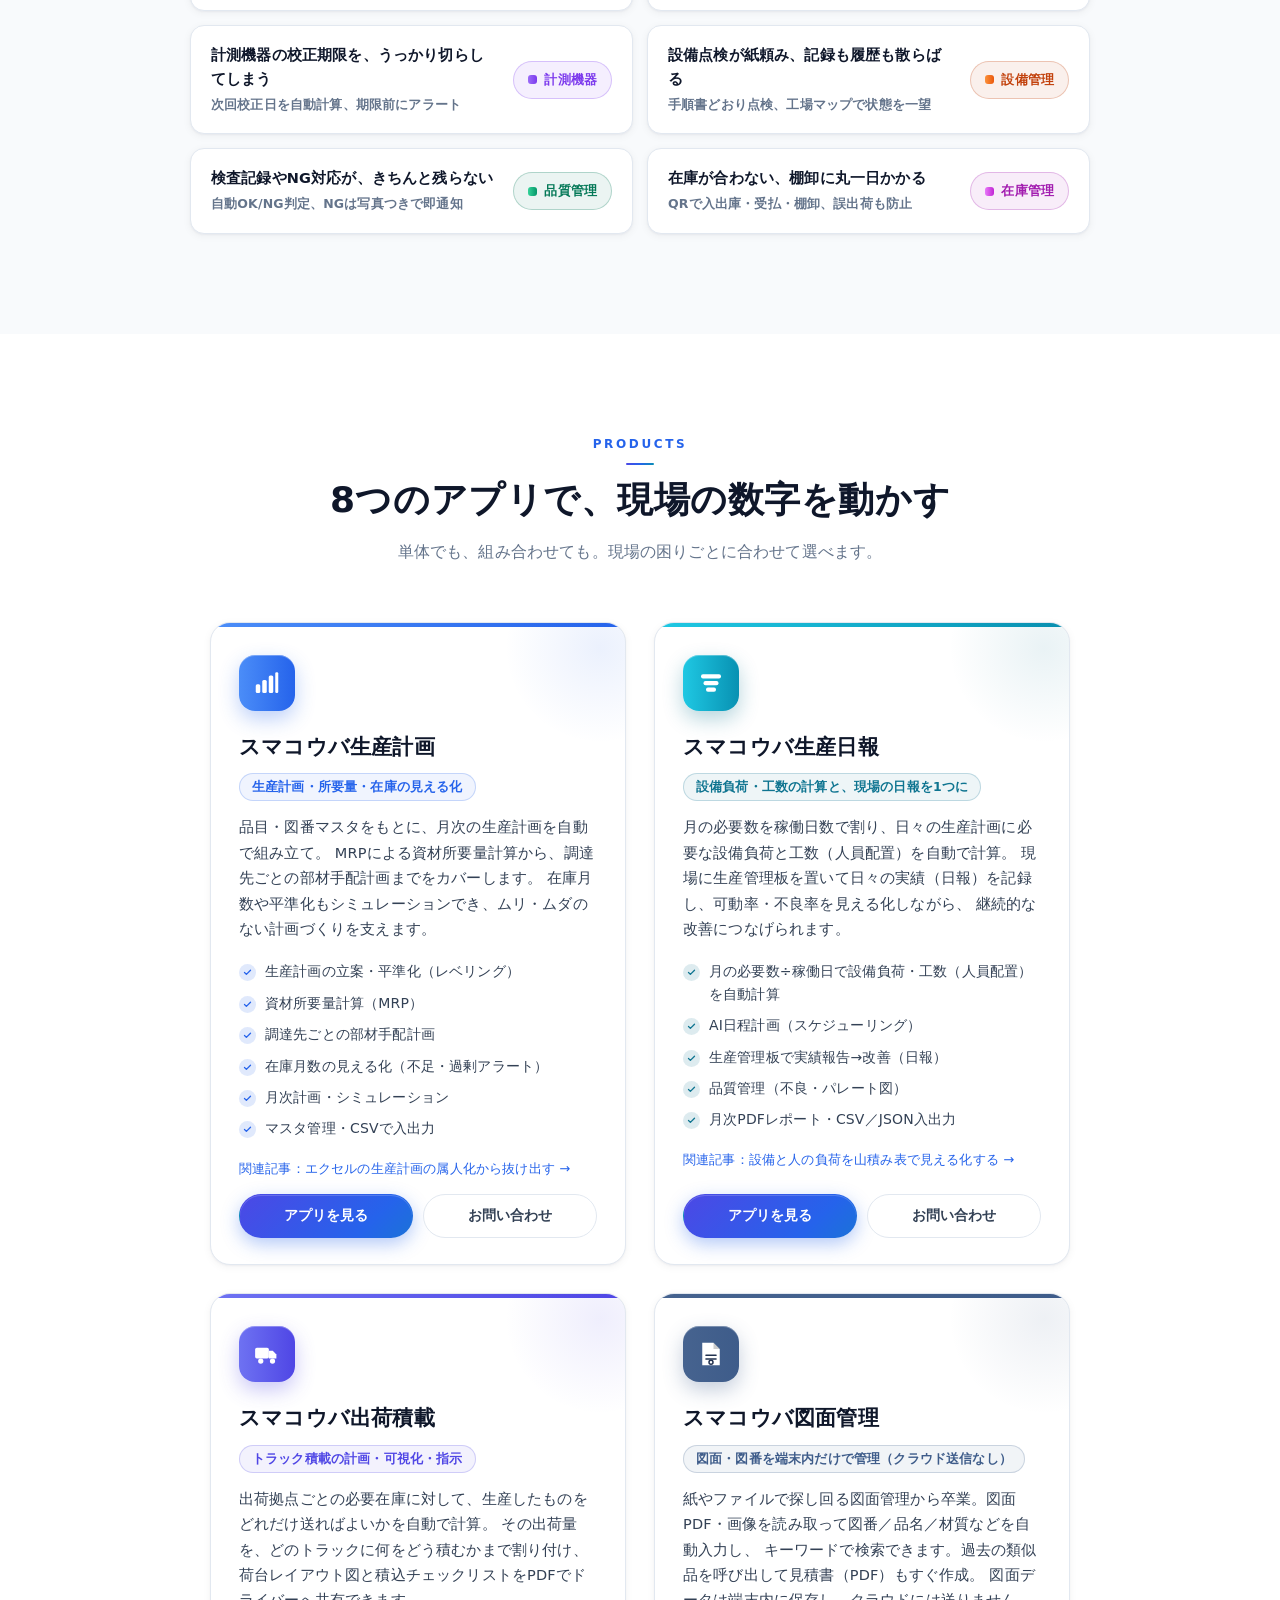
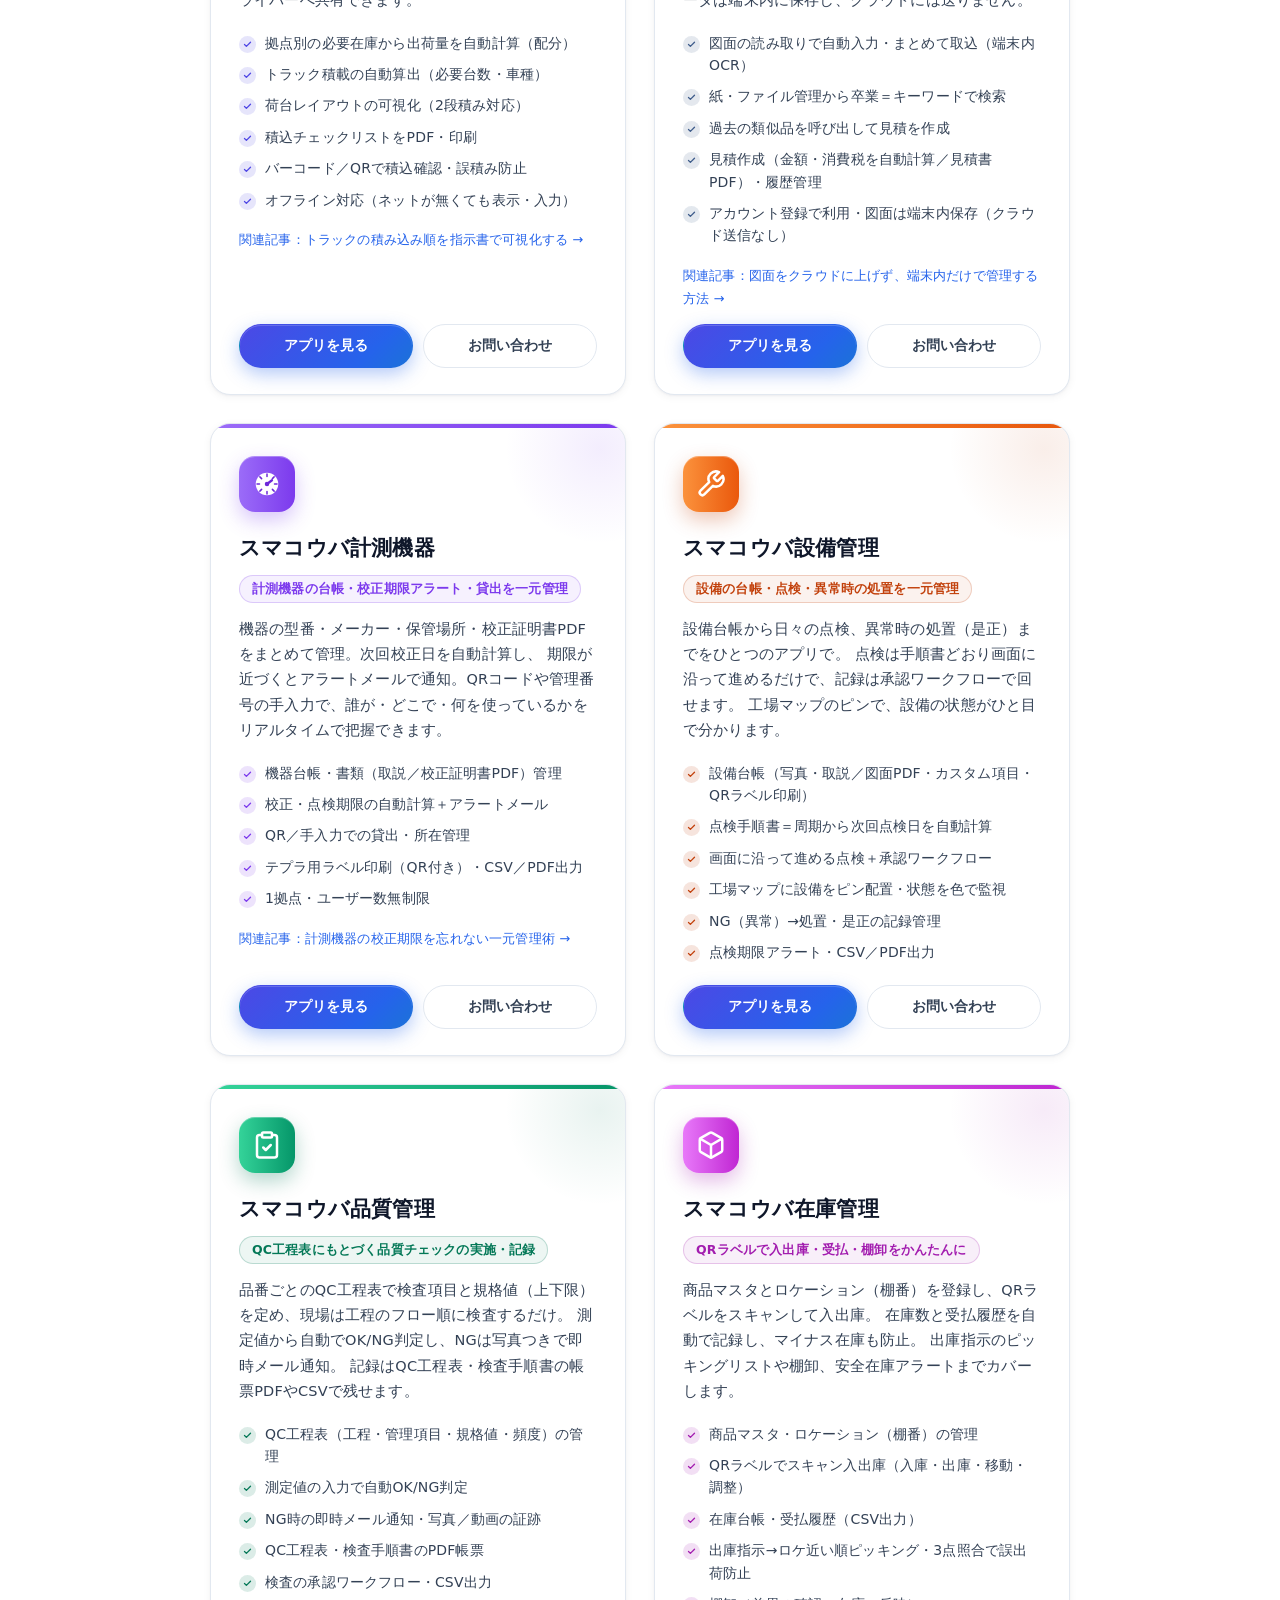
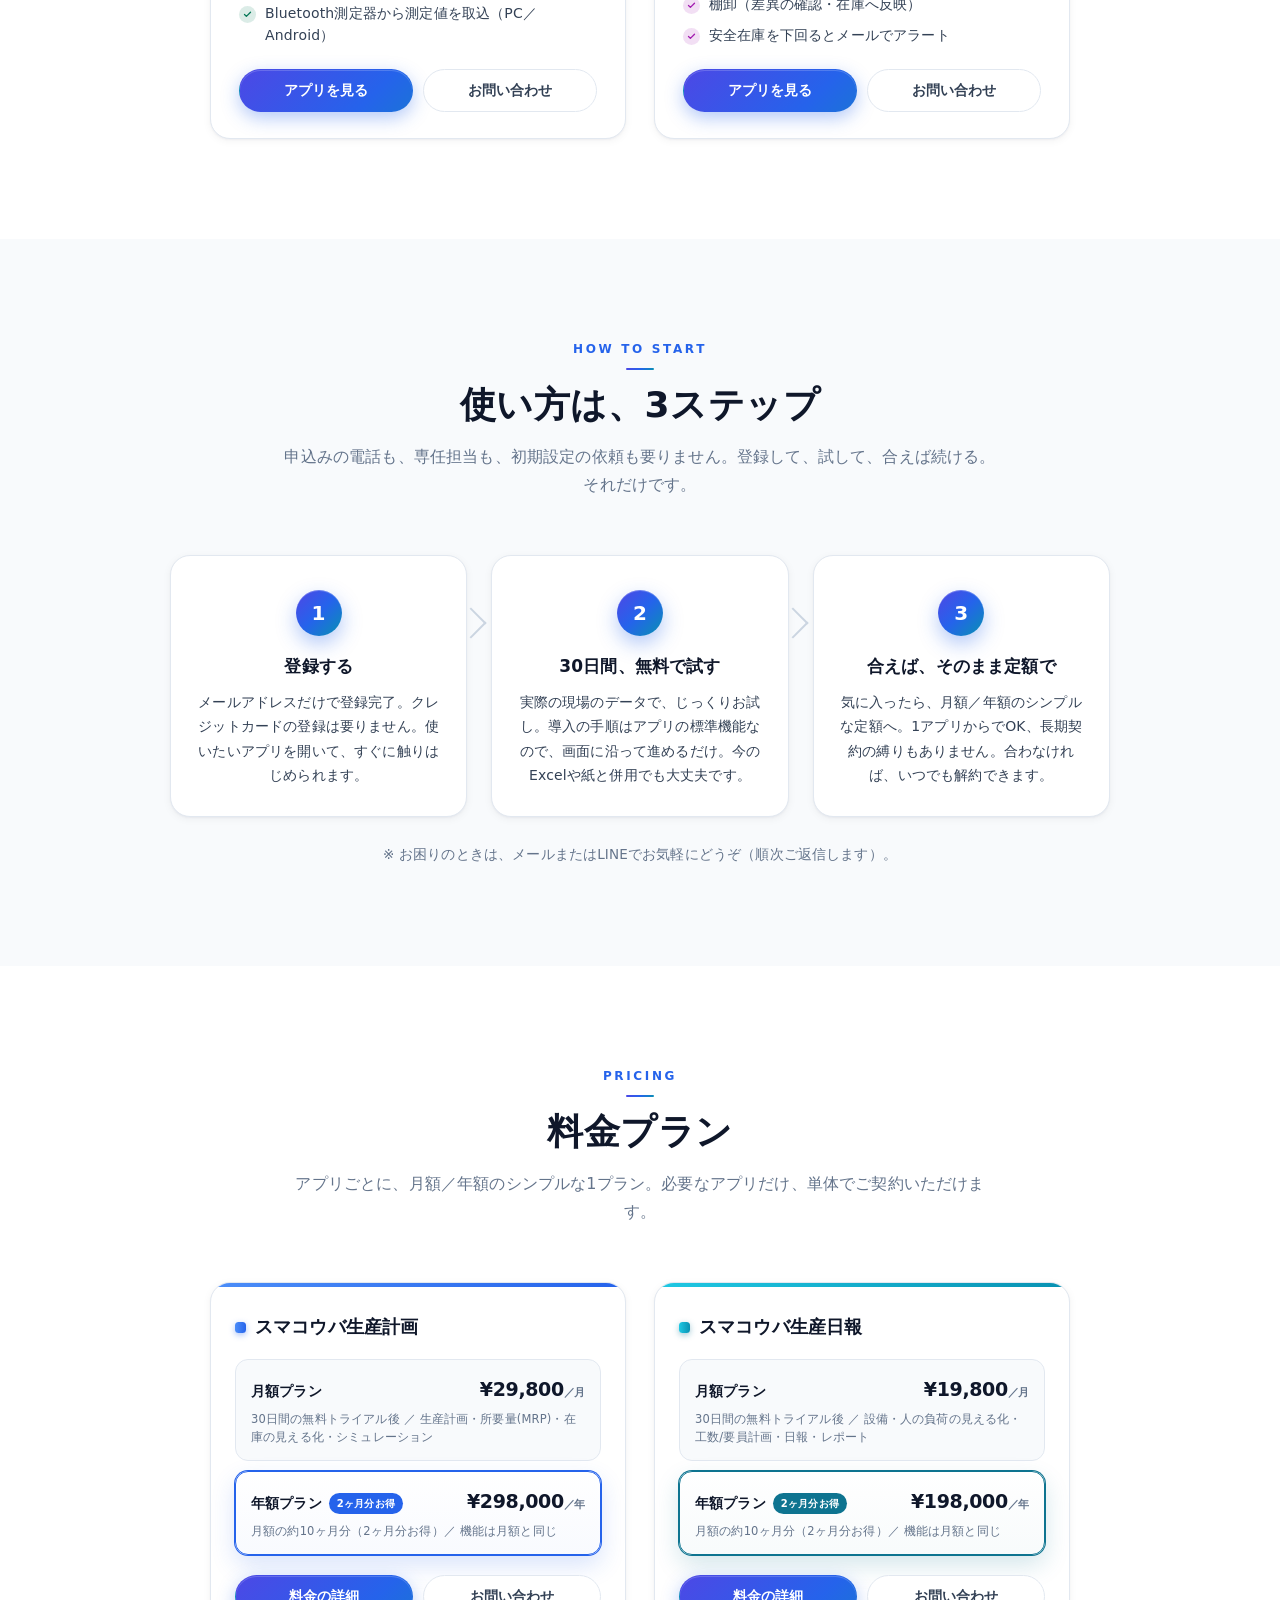
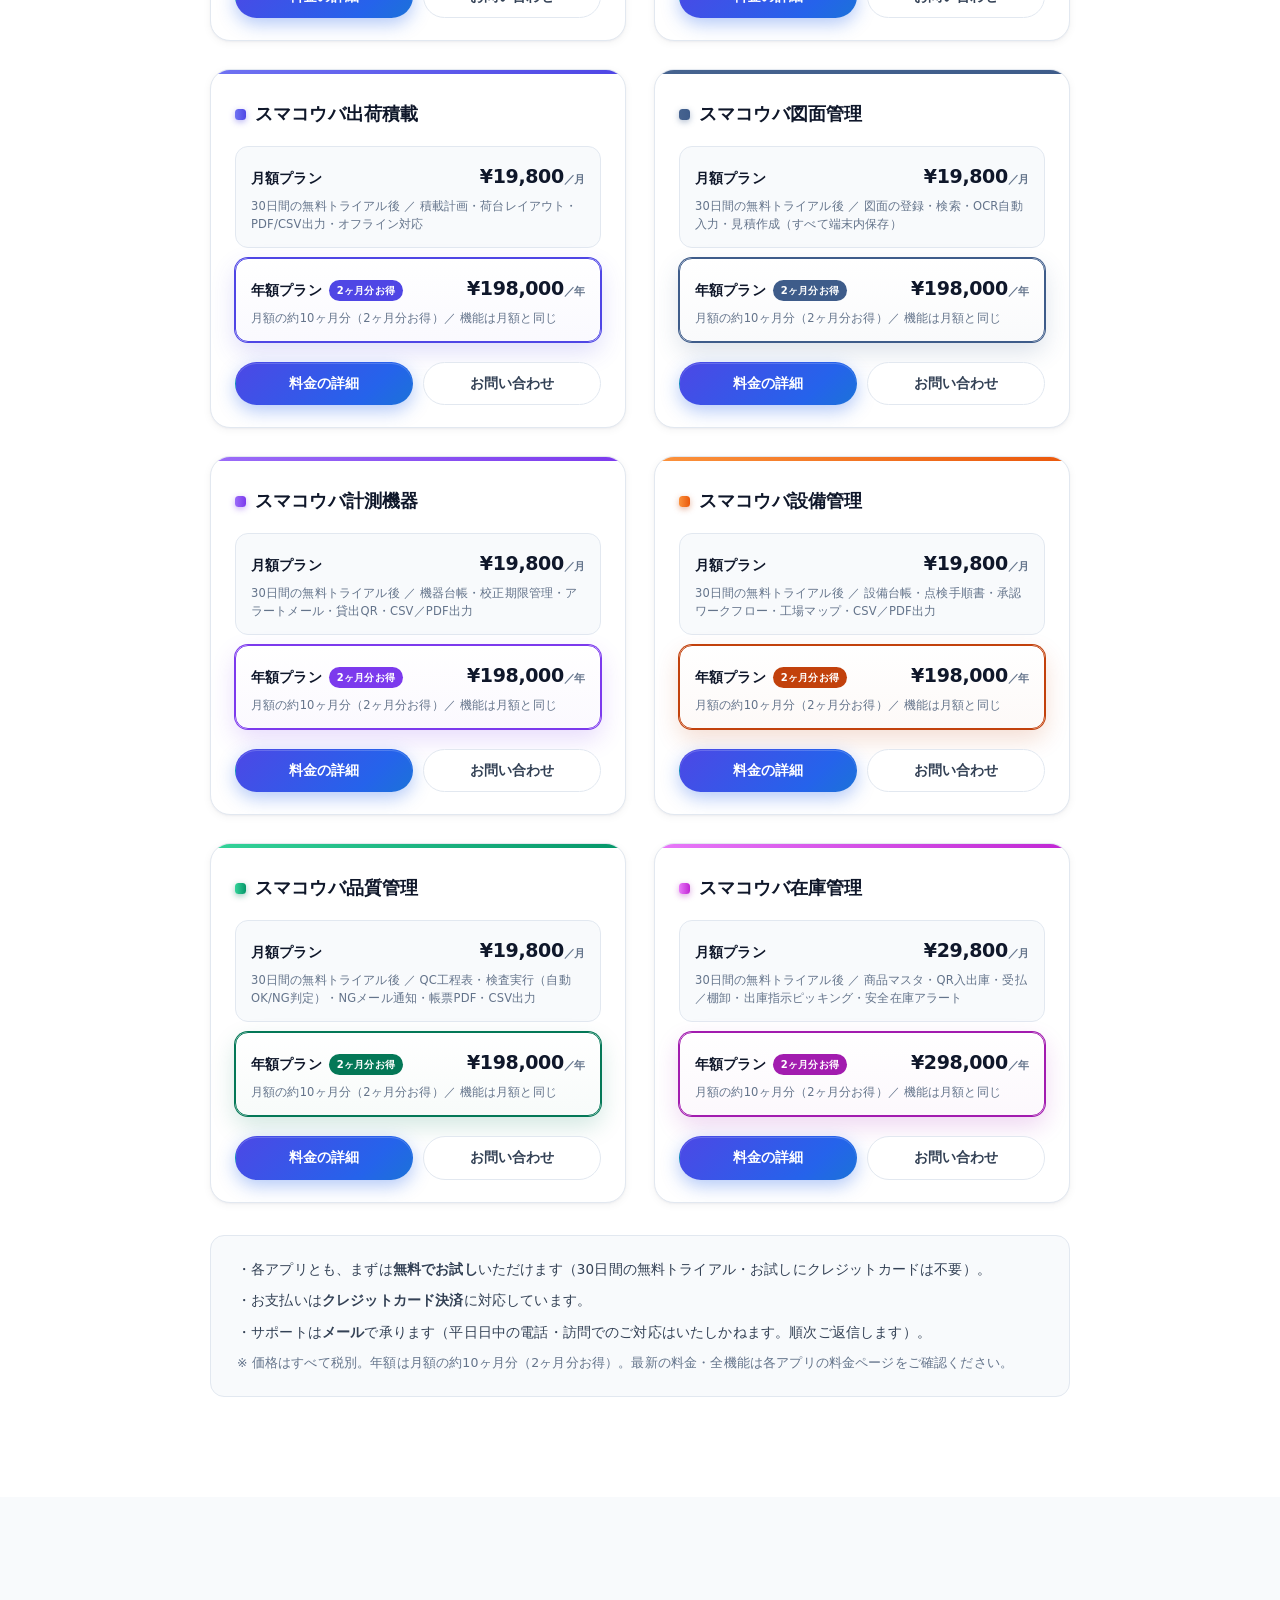
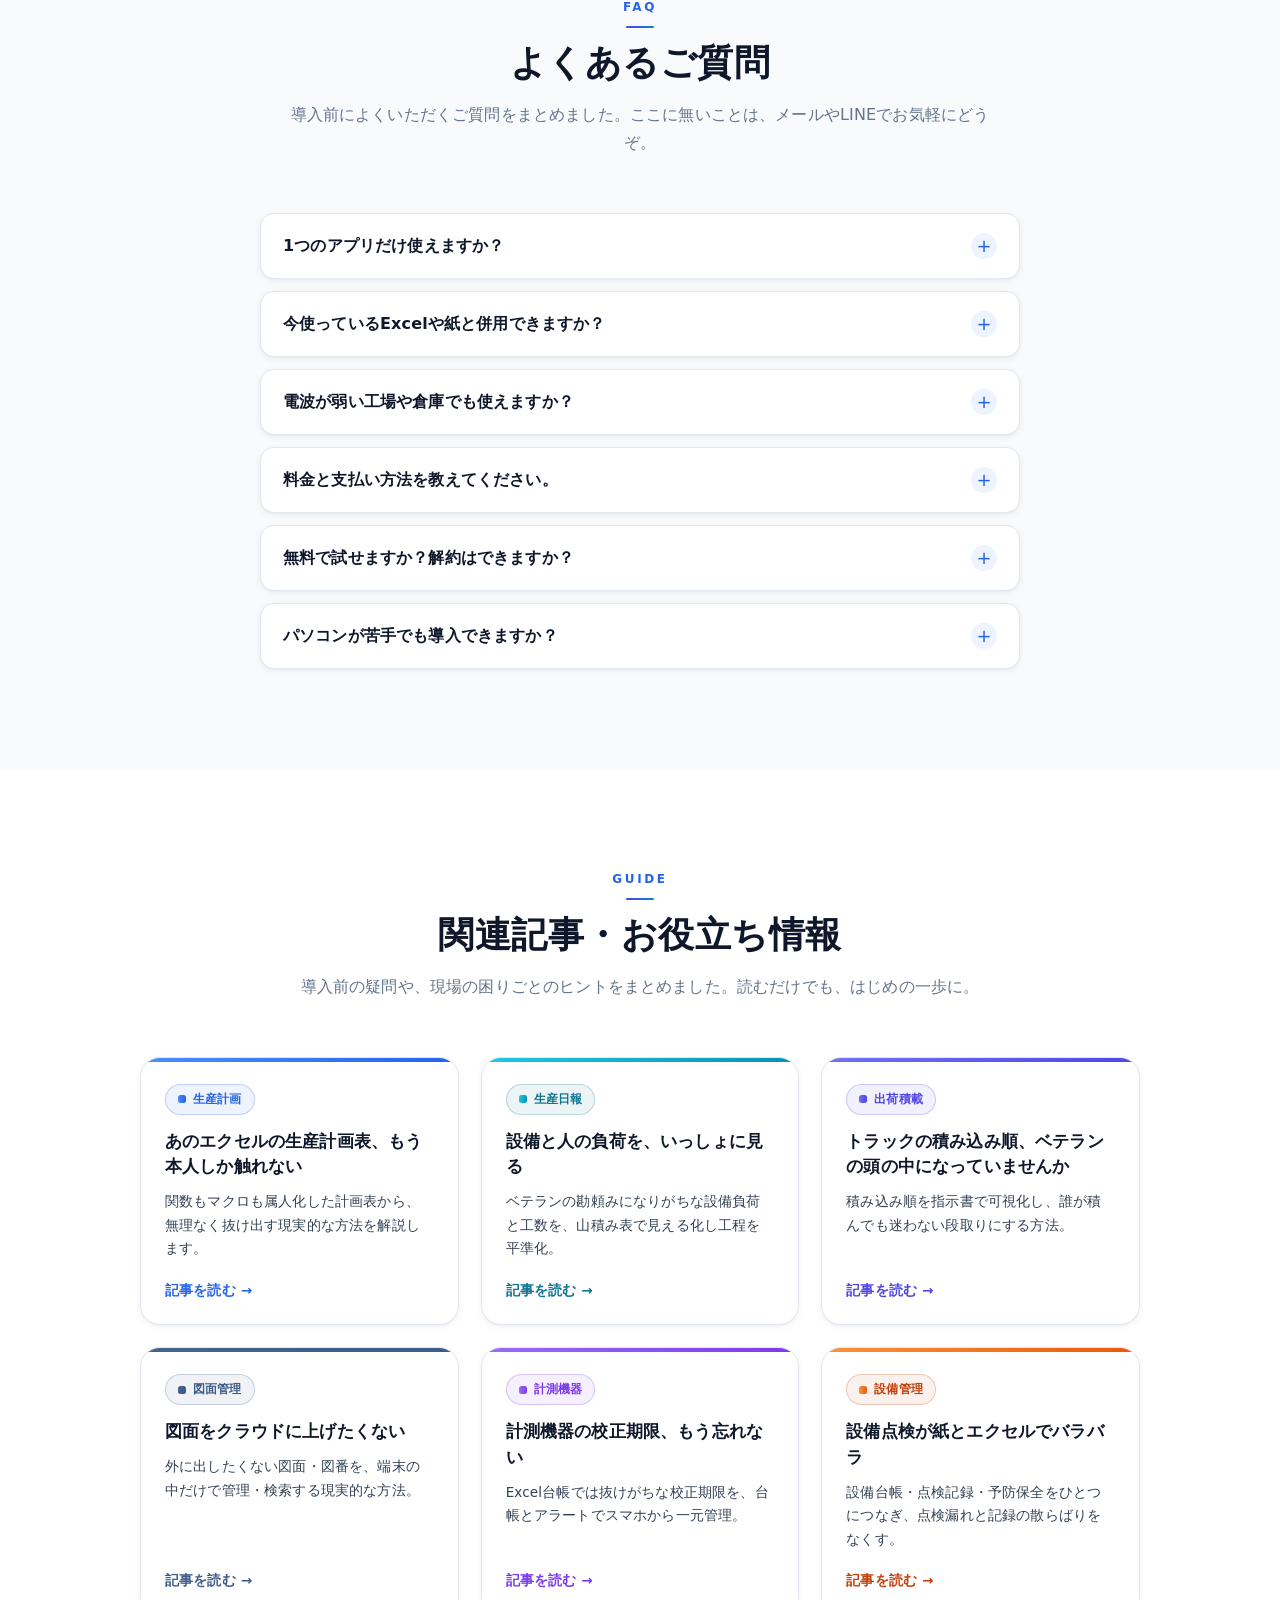
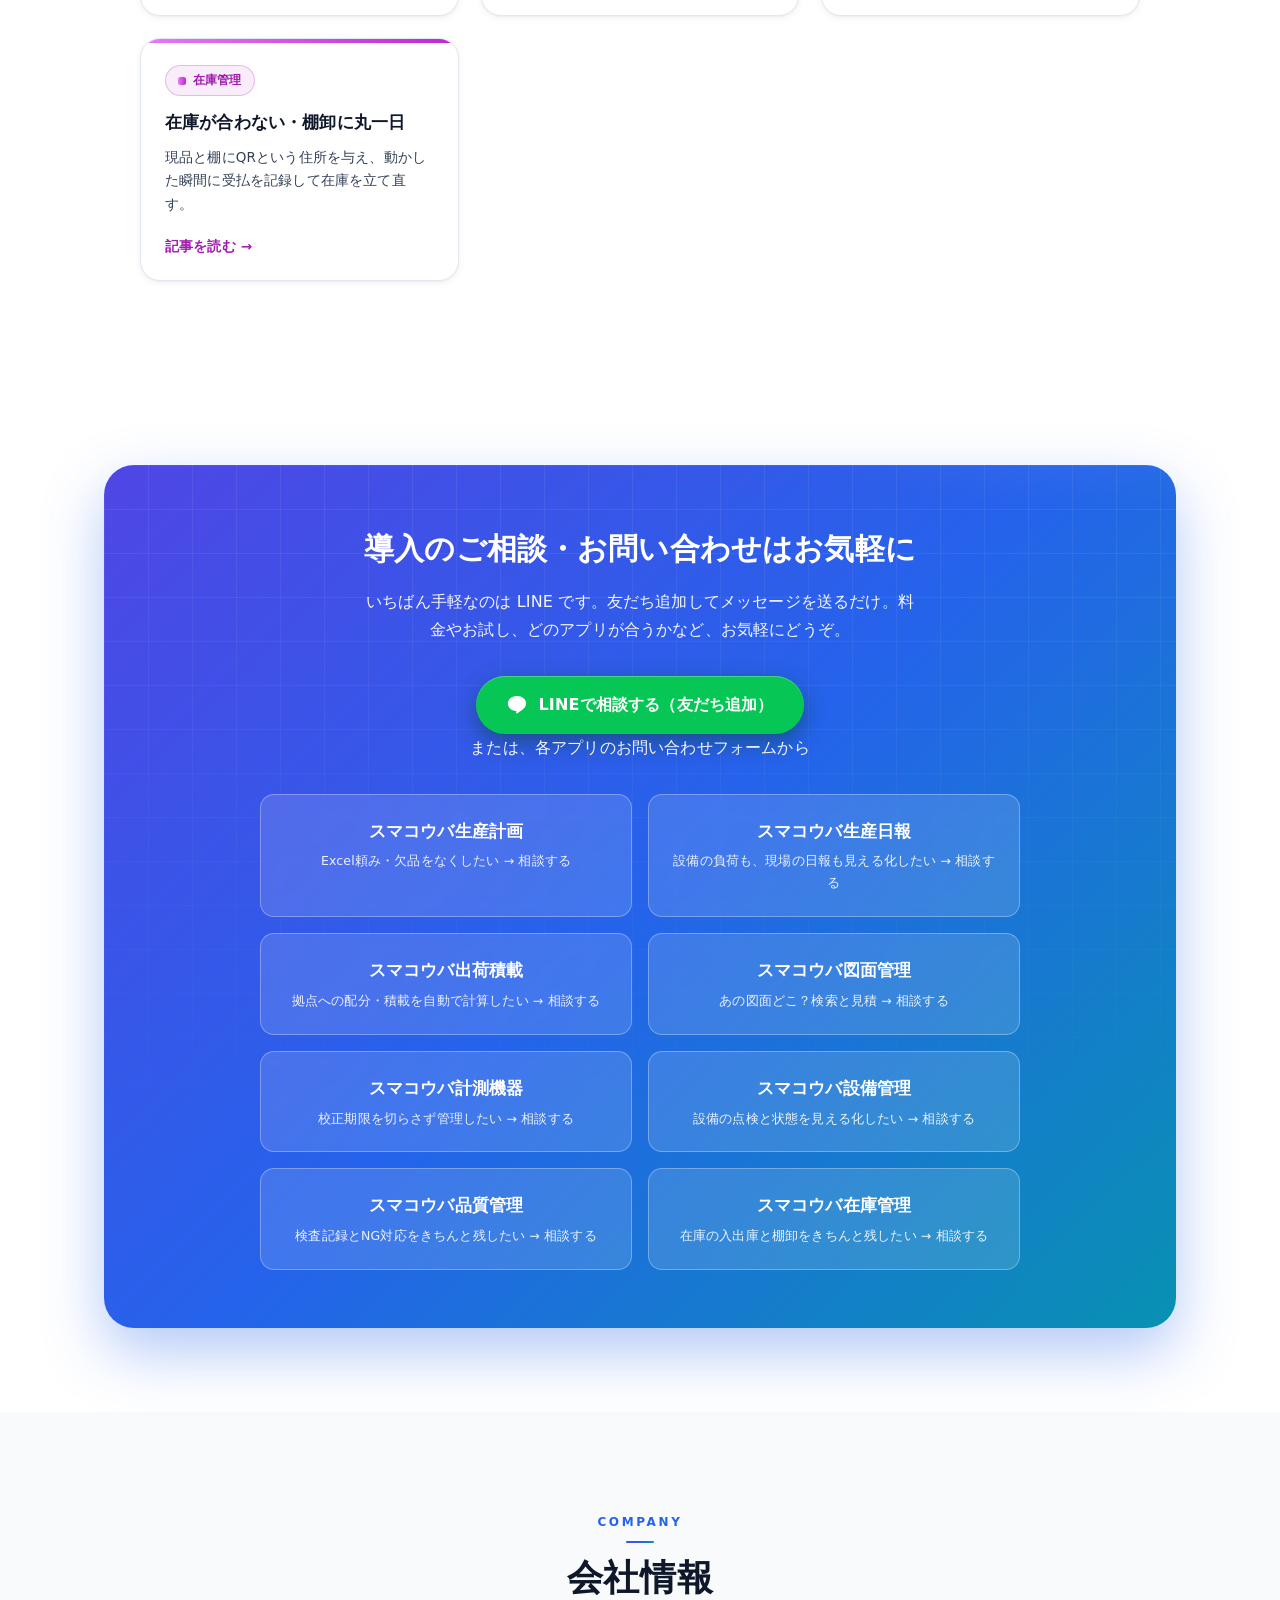
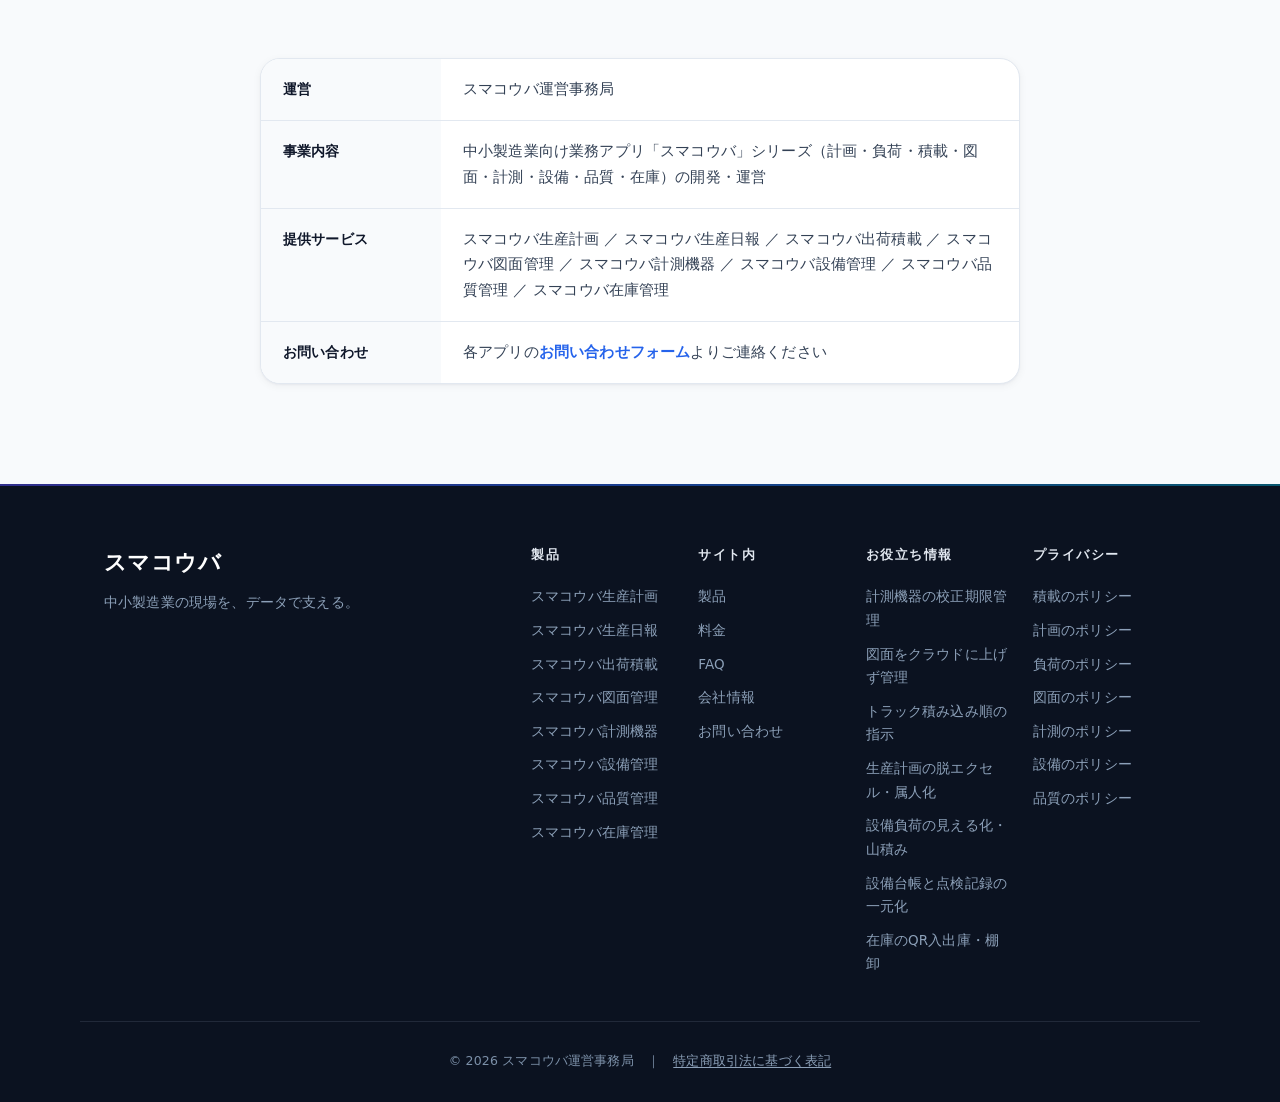
==== commit 7a8fd557: "Add gated document download (資料ダウンロード) - New /document.html: lead-capture form (会社名/部署/担当者/連絡先) befo" ====
--- a/index.html
+++ b/index.html
@@ -161,6 +161,7 @@
         <a href="#products">製品</a>
         <a href="#features">特長</a>
         <a href="#steps">使い方</a>
+        <a href="/document.html">資料ダウンロード</a>
         <a href="#pricing">料金</a>
         <a href="#faq">FAQ</a>
         <a href="#contact" class="nav-cta">お問い合わせ</a>
--- a/styles.css
+++ b/styles.css
@@ -1161,3 +1161,41 @@
 
 @media (max-width: 900px) { .guide-grid { grid-template-columns: repeat(2, 1fr); max-width: 620px; } }
 @media (max-width: 560px) { .guide-grid { grid-template-columns: 1fr; max-width: 420px; } }
+
+/* ===== Document download (lead-gated PDF) ===== */
+.doc-hero { max-width: 720px; margin: 0 auto 40px; text-align: center; }
+.doc-hero h1 { font-size: clamp(24px, 3.4vw, 32px); font-weight: 900; margin: 0 0 12px; }
+.doc-hero p { color: var(--muted); font-size: 15.5px; line-height: 1.85; margin: 0; }
+.doc-panel {
+  max-width: 560px;
+  margin: 0 auto;
+  background: #fff;
+  border: 1px solid var(--line);
+  border-radius: var(--radius);
+  box-shadow: var(--shadow-md);
+  padding: 36px 34px;
+}
+.doc-panel h2 { font-size: 18px; font-weight: 900; margin: 0 0 6px; }
+.doc-panel .doc-sub { font-size: 13.5px; color: var(--muted); margin: 0 0 24px; line-height: 1.7; }
+.doc-field { margin-bottom: 16px; }
+.doc-field label { display: block; font-size: 13px; font-weight: 700; color: var(--ink-soft); margin-bottom: 6px; }
+.doc-field label .opt { font-weight: 500; color: var(--muted); }
+.doc-field input {
+  width: 100%;
+  padding: 11px 14px;
+  font-size: 14.5px;
+  font-family: inherit;
+  color: var(--ink);
+  border: 1.5px solid var(--line);
+  border-radius: 10px;
+  background: var(--bg-soft);
+  transition: border-color .15s ease, background .15s ease;
+}
+.doc-field input:focus { outline: none; border-color: var(--blue); background: #fff; }
+.doc-honeypot { position: absolute; left: -9999px; width: 1px; height: 1px; opacity: 0; }
+.doc-submit { width: 100%; margin-top: 6px; }
+.doc-msg { margin-top: 16px; font-size: 13.5px; line-height: 1.7; border-radius: 10px; padding: 12px 14px; display: none; }
+.doc-msg.is-error { display: block; background: #fef2f2; border: 1px solid #fecaca; color: #b91c1c; }
+.doc-msg.is-success { display: block; background: #f0fdf4; border: 1px solid #bbf7d0; color: #15803d; }
+.doc-msg.is-success a { color: #15803d; font-weight: 800; text-decoration: underline; }
+.doc-note { text-align: center; font-size: 12.5px; color: var(--muted); margin: 20px auto 0; max-width: 560px; line-height: 1.7; }
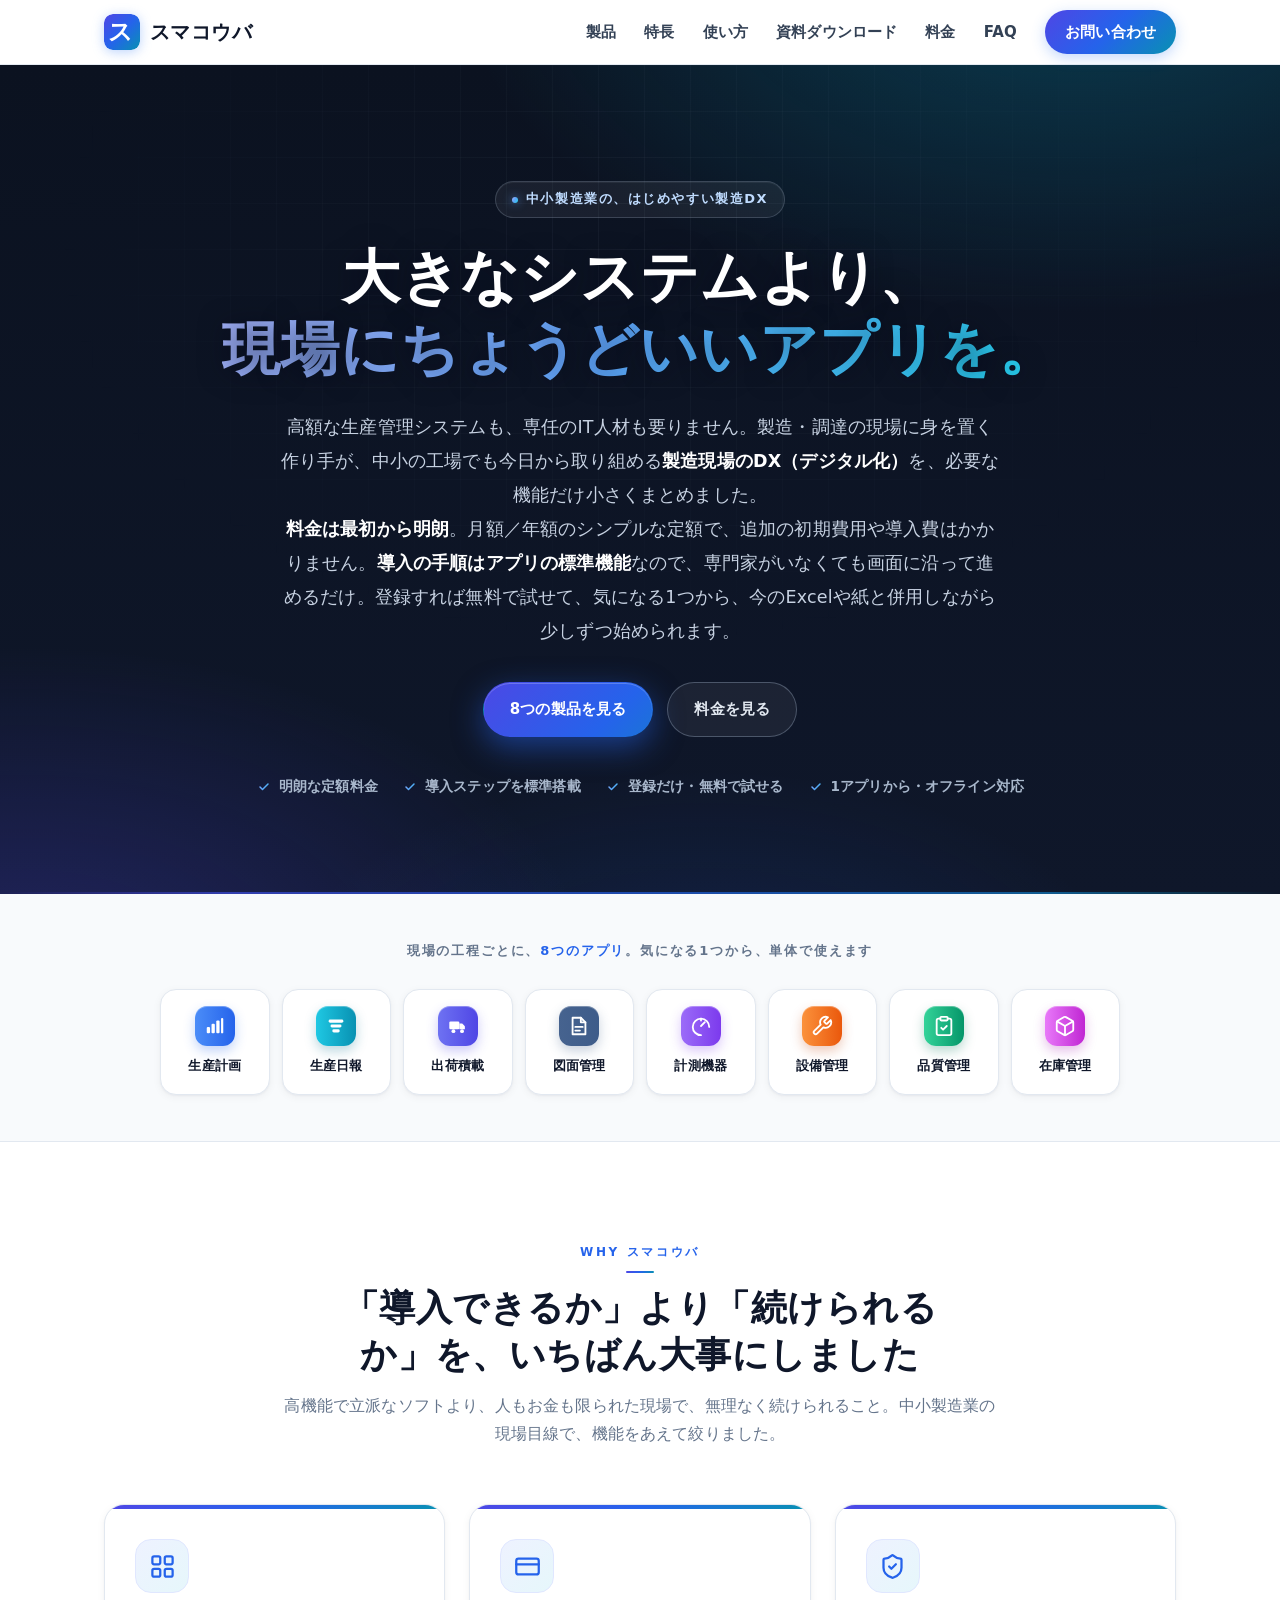
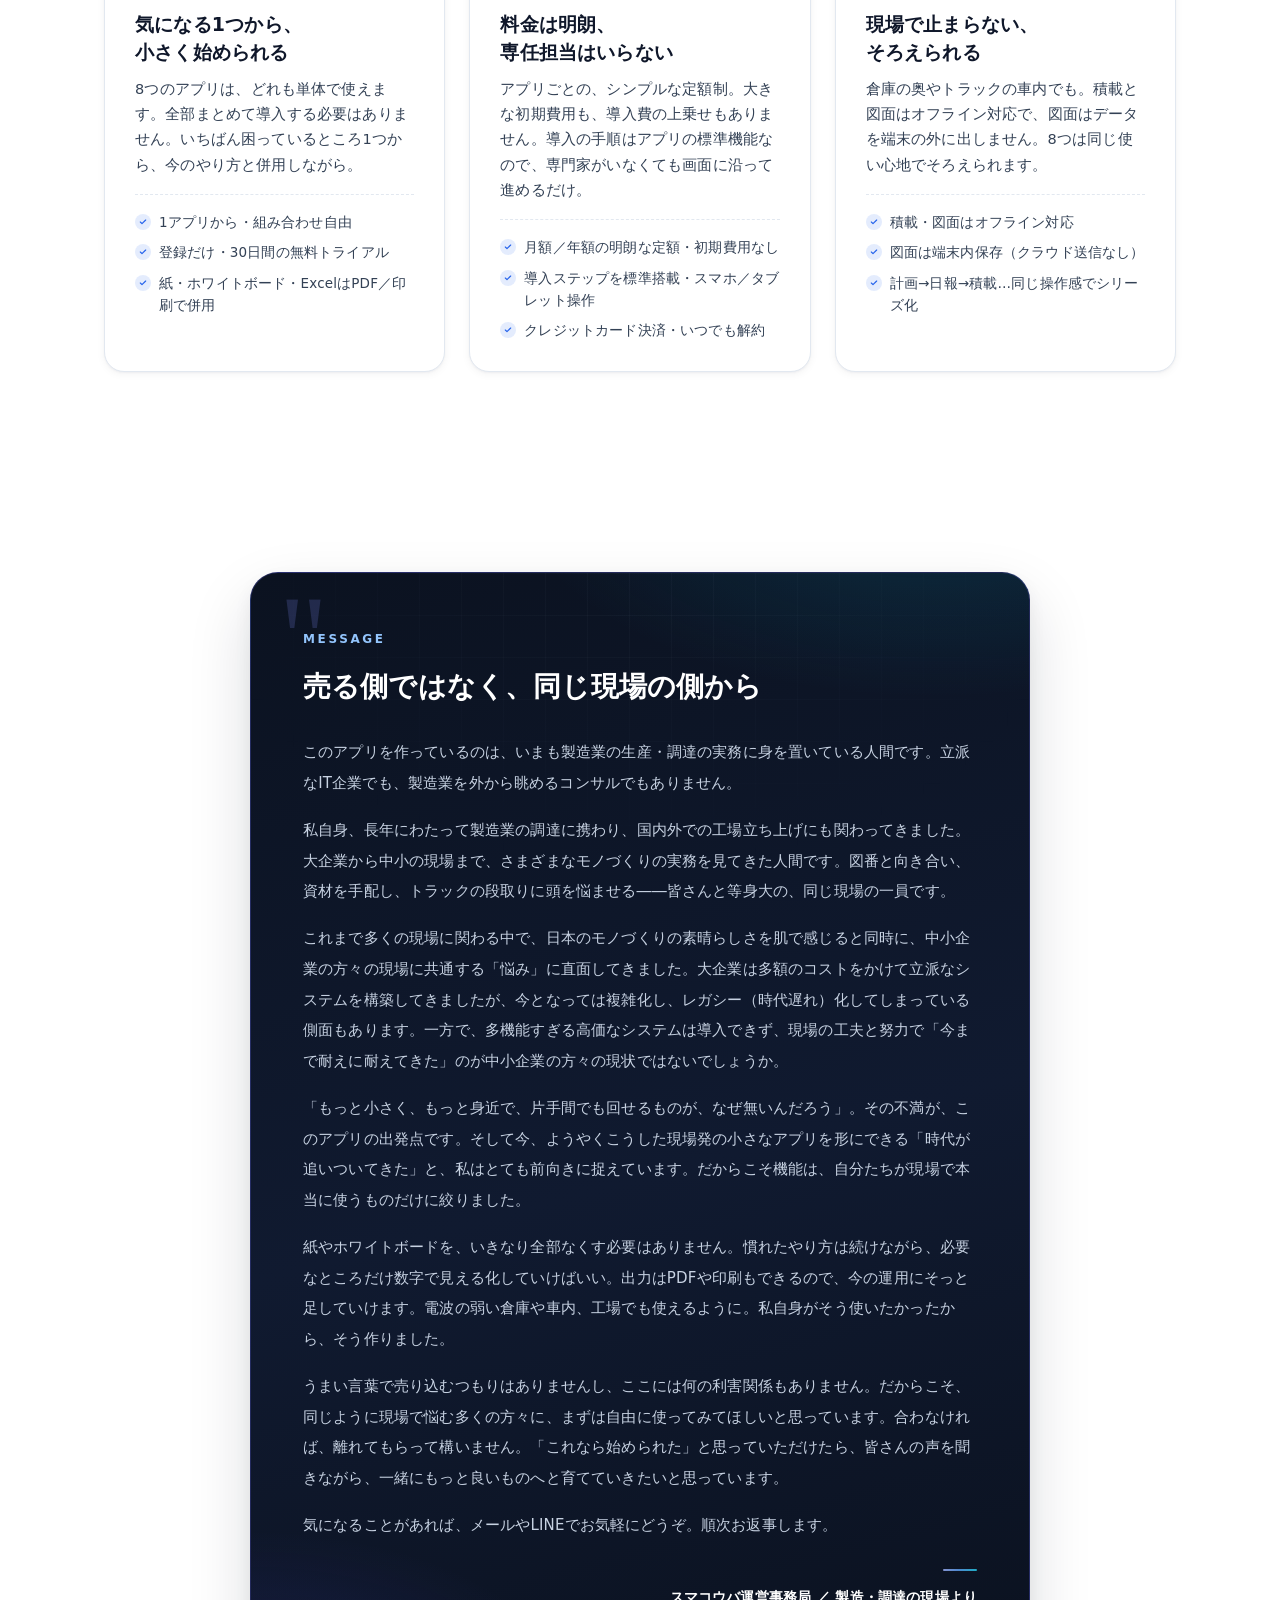
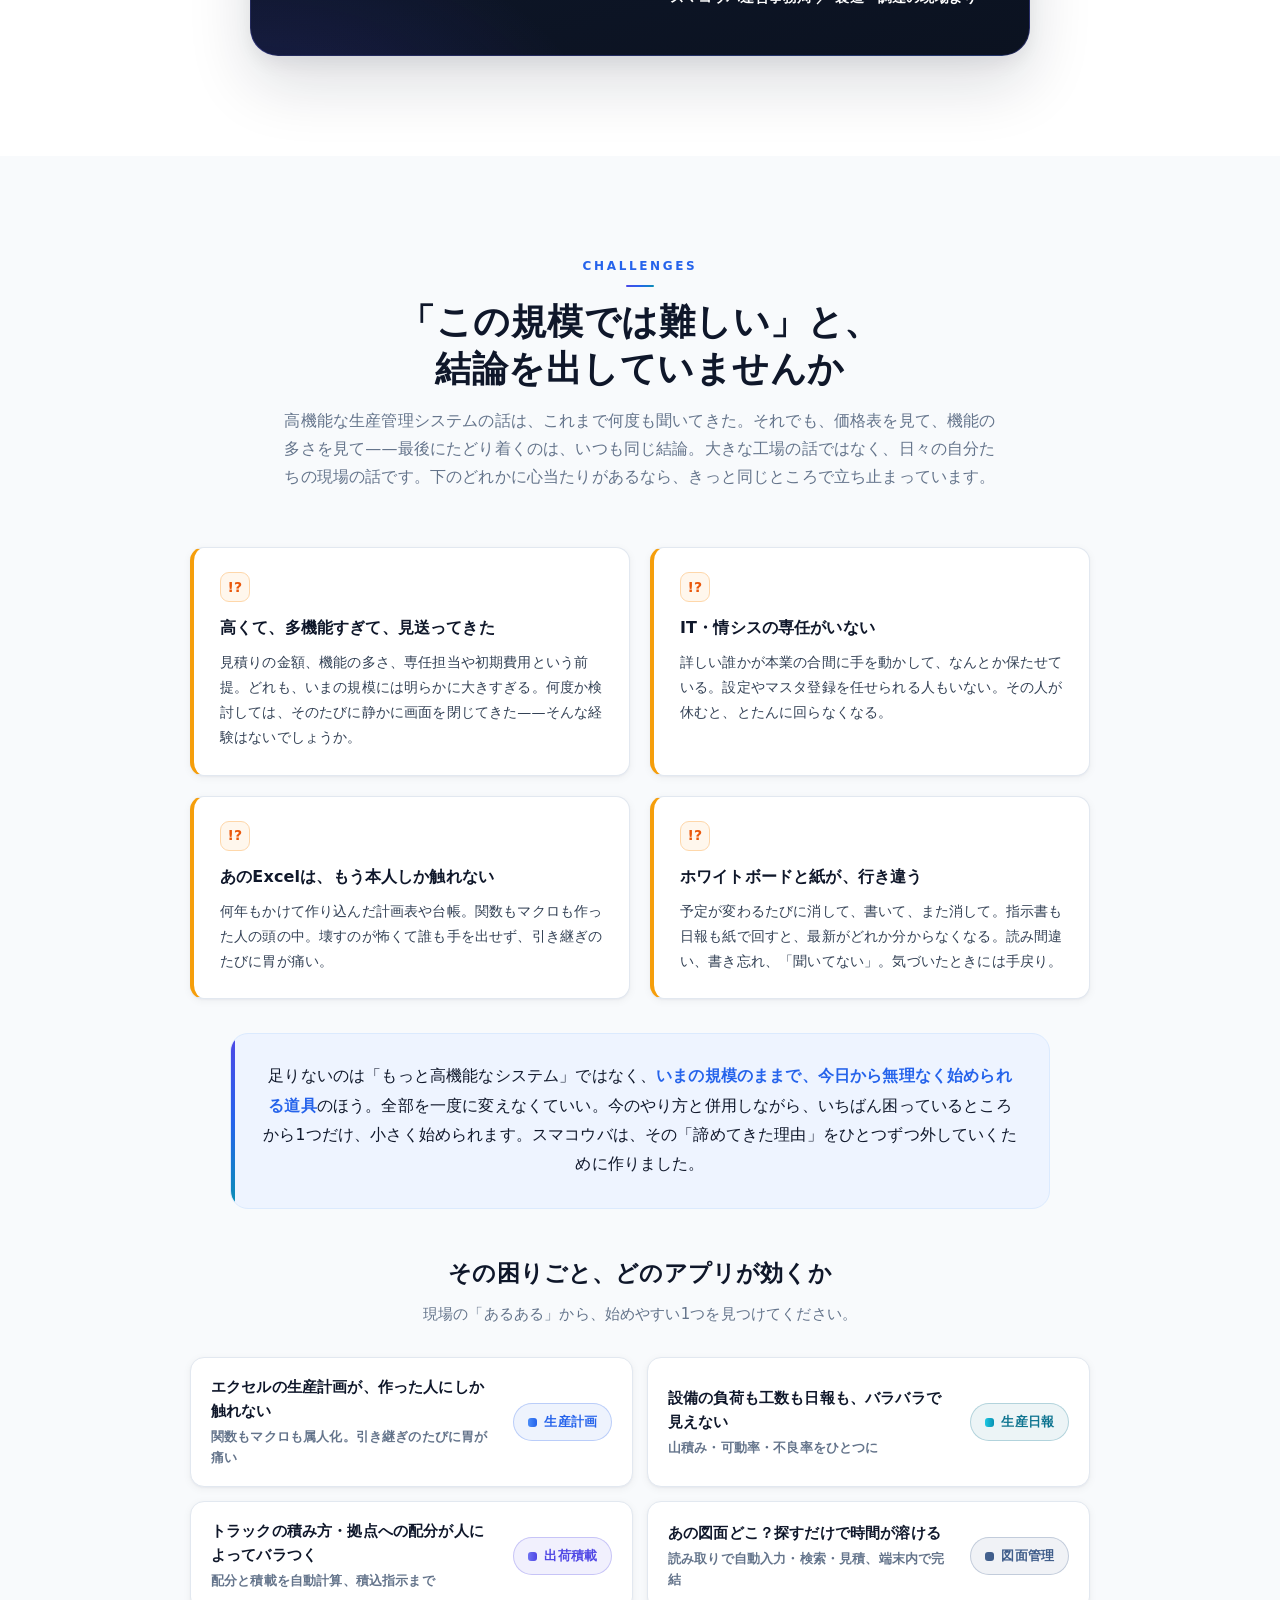
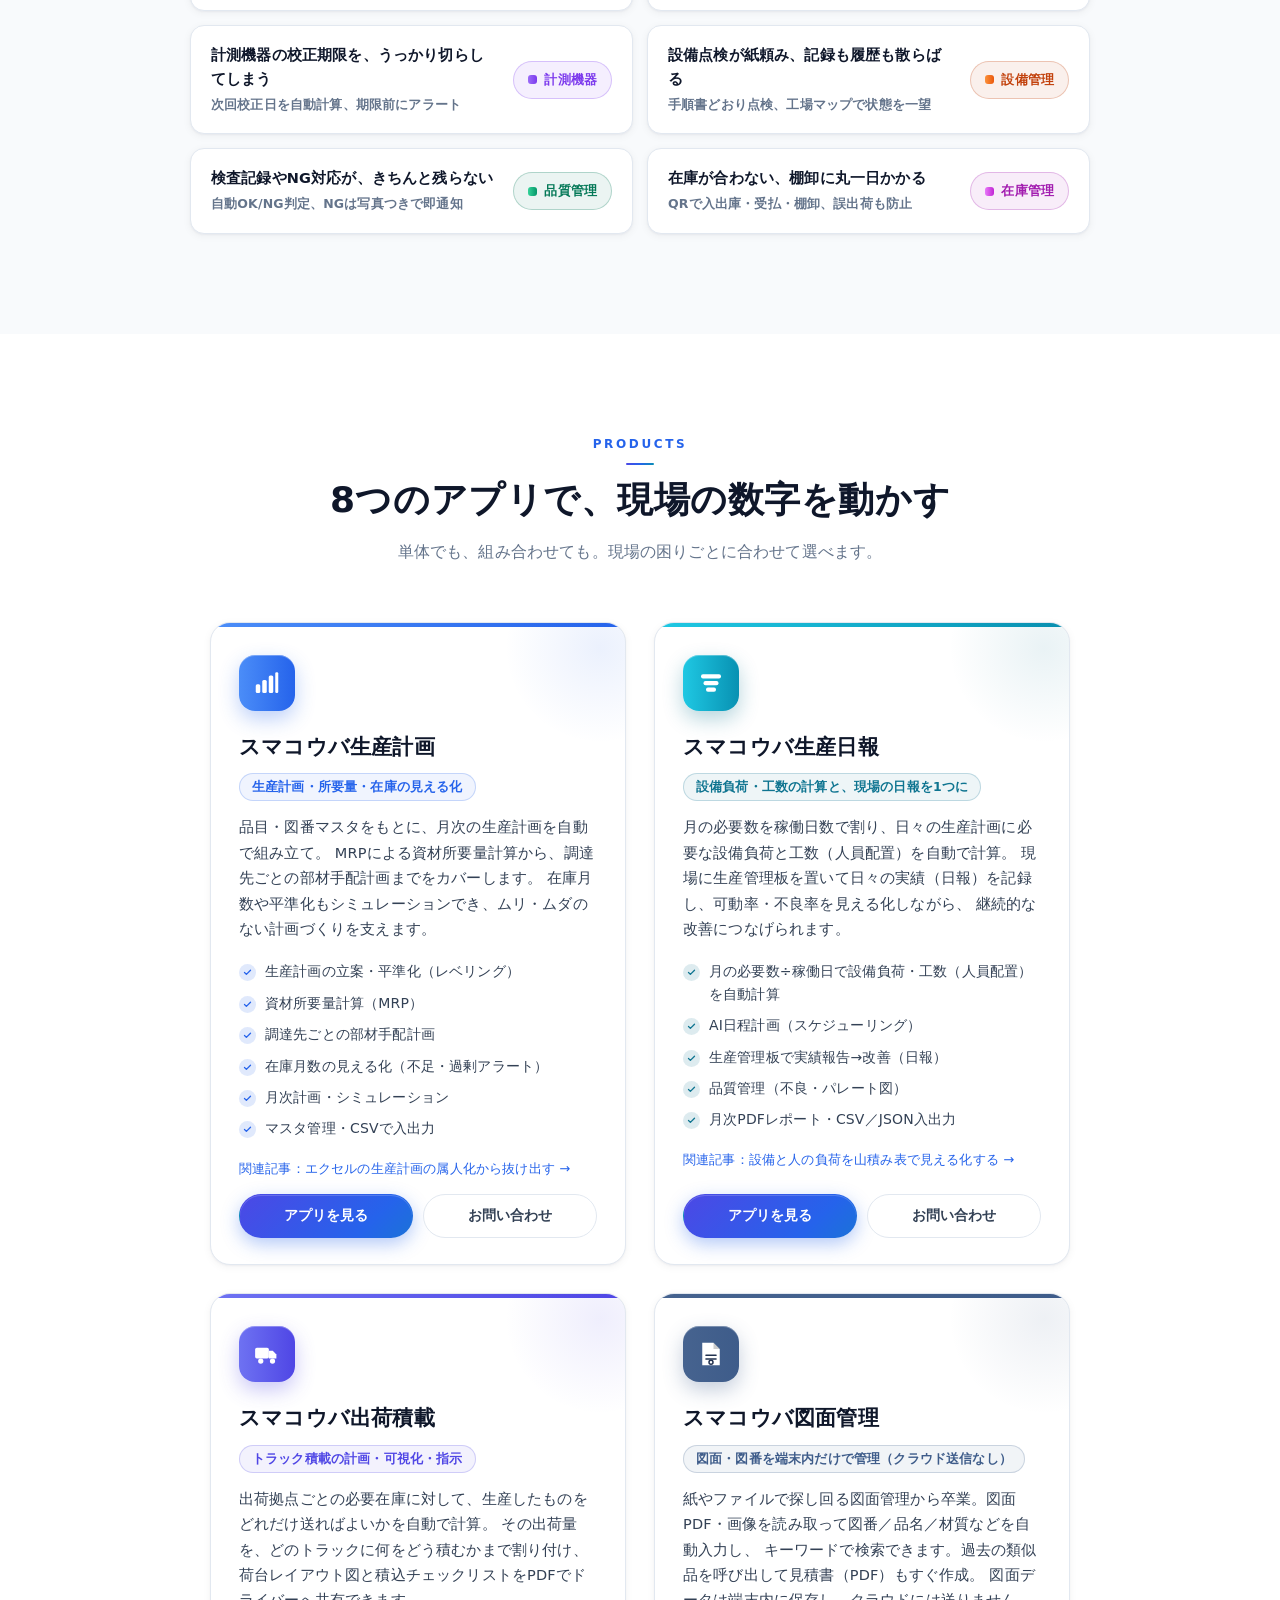
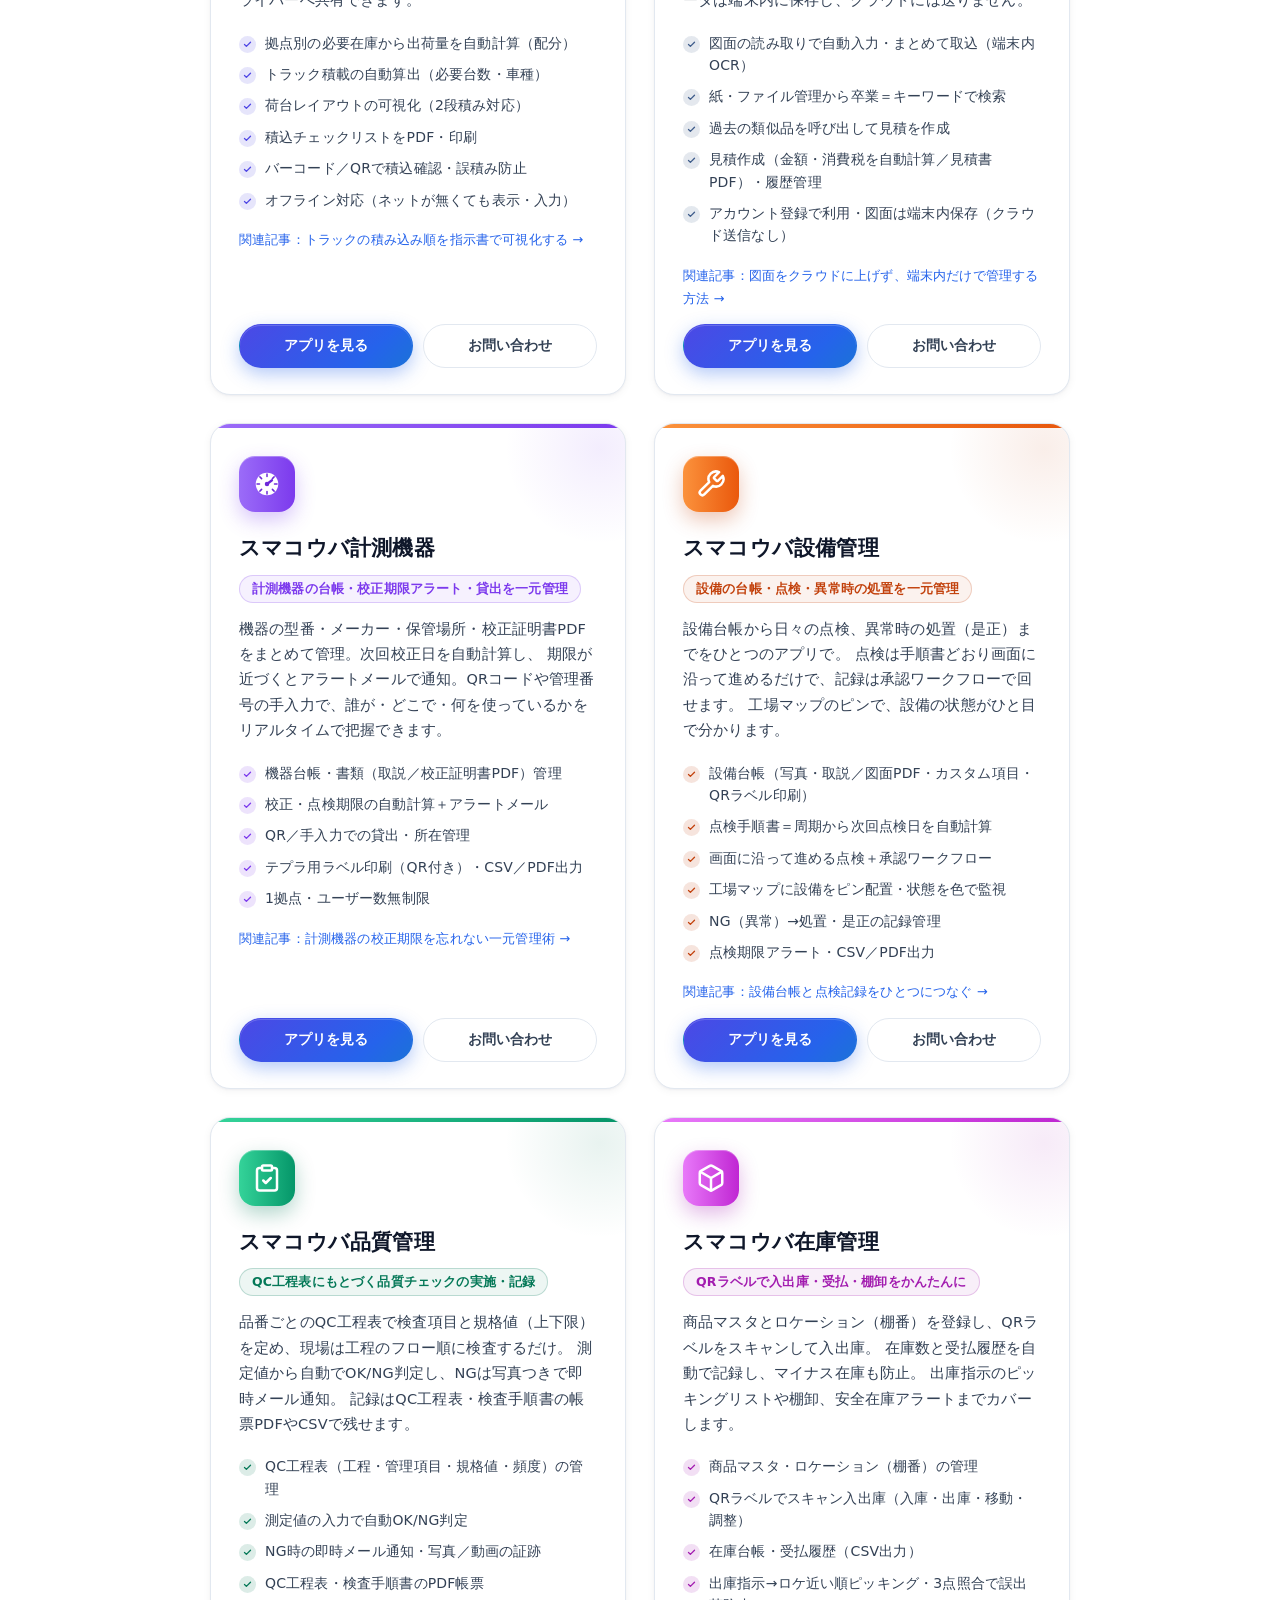
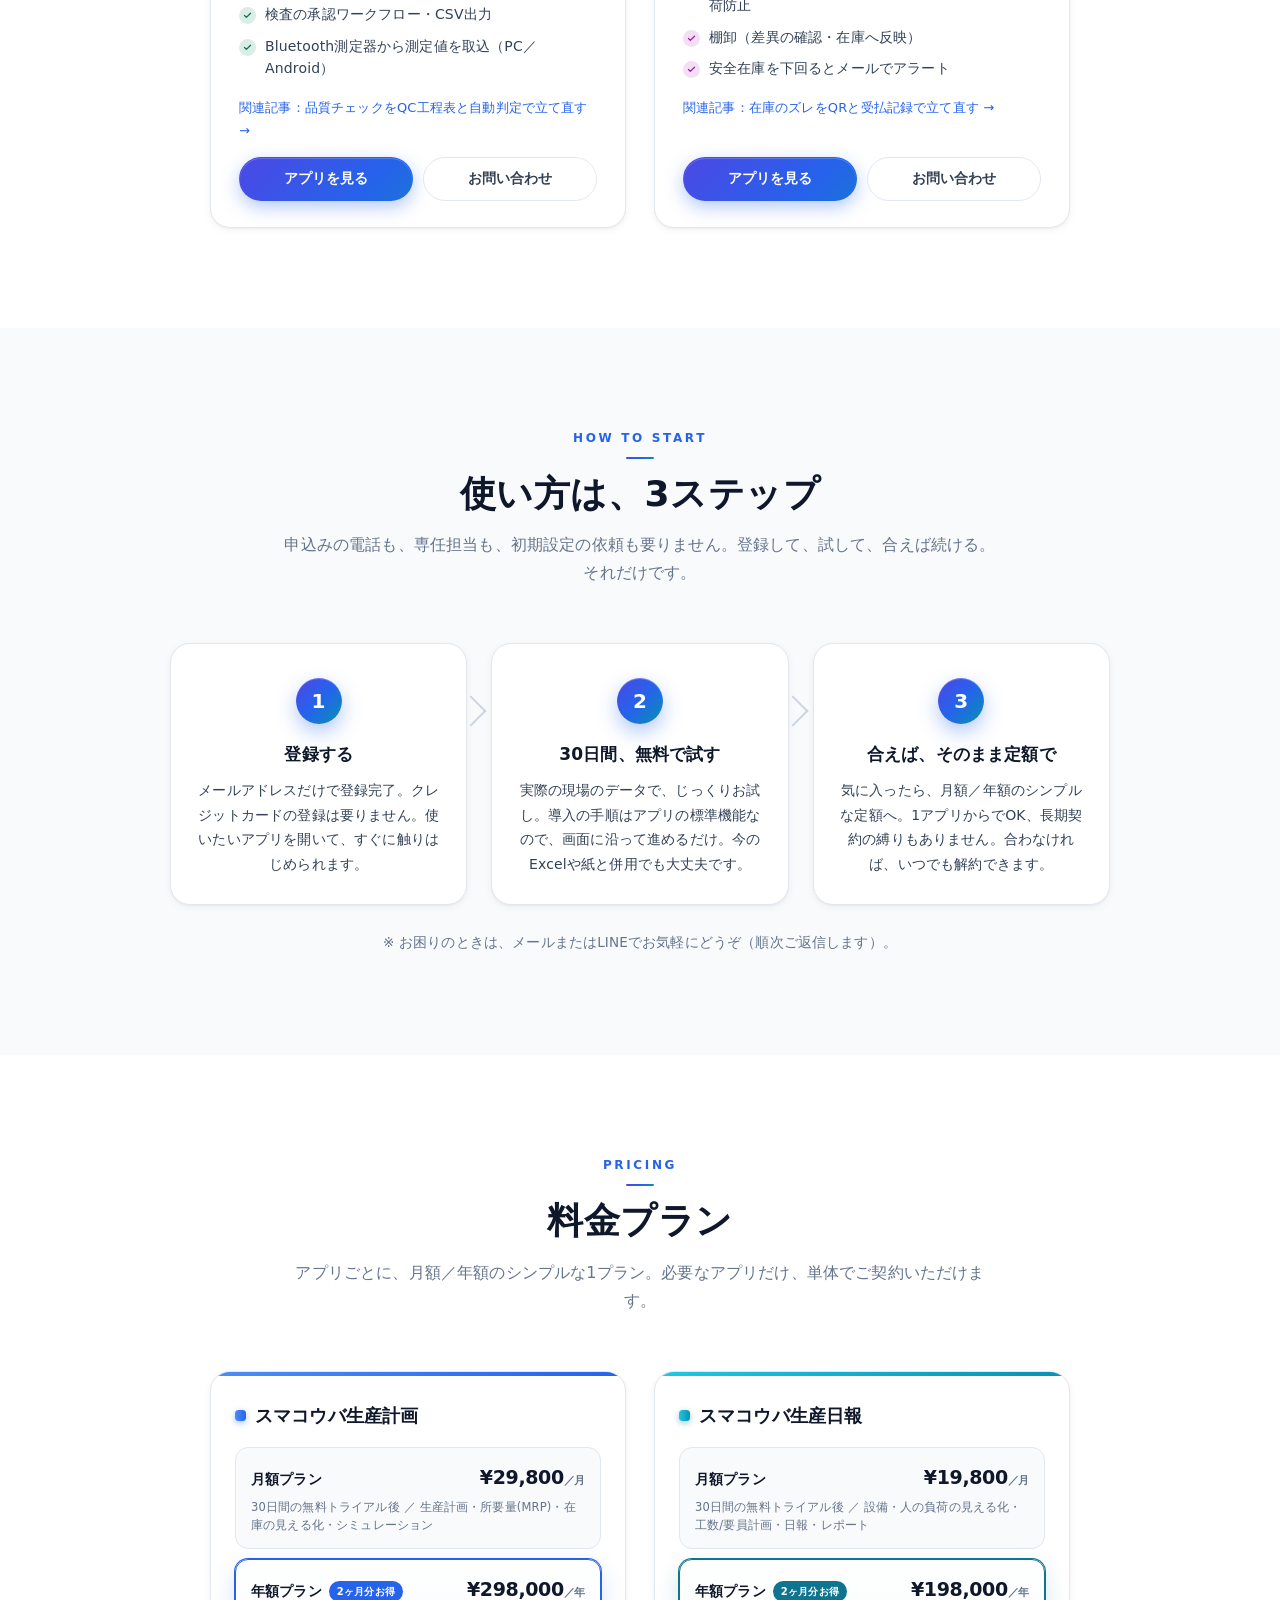
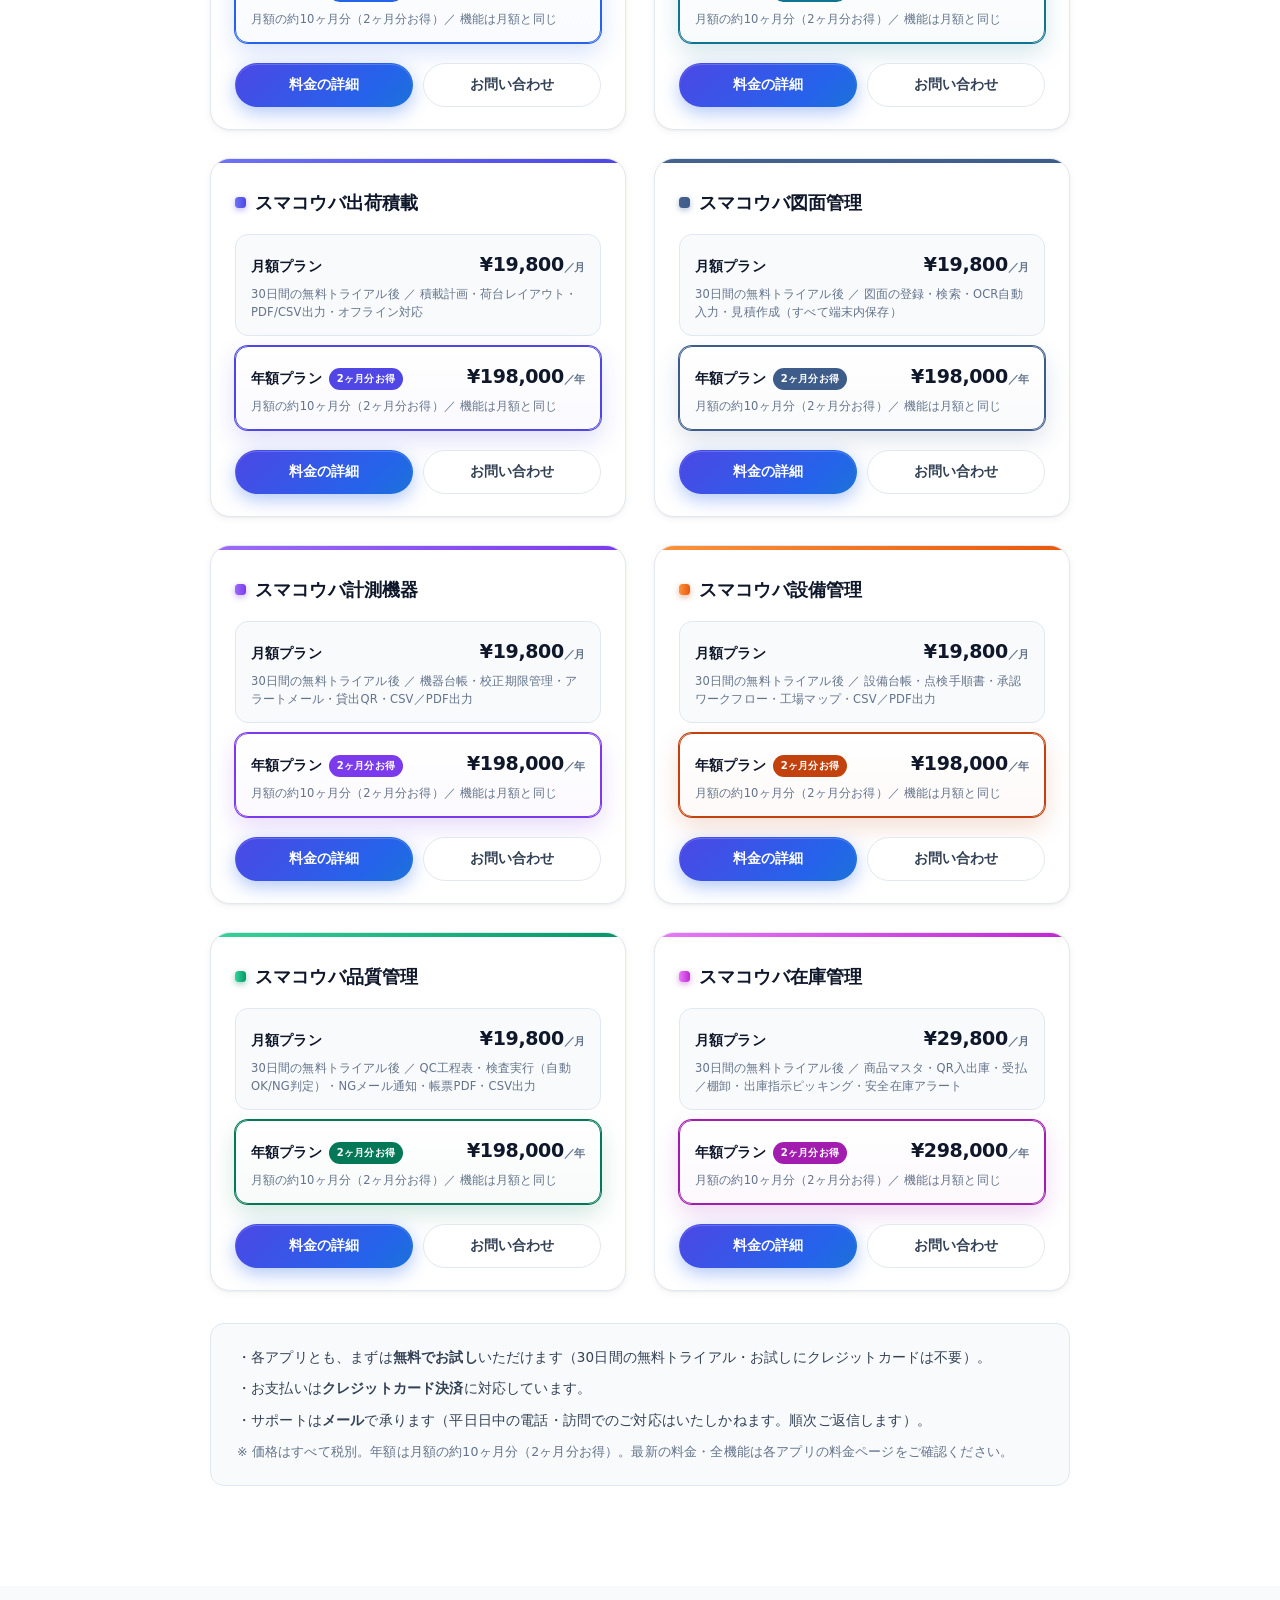
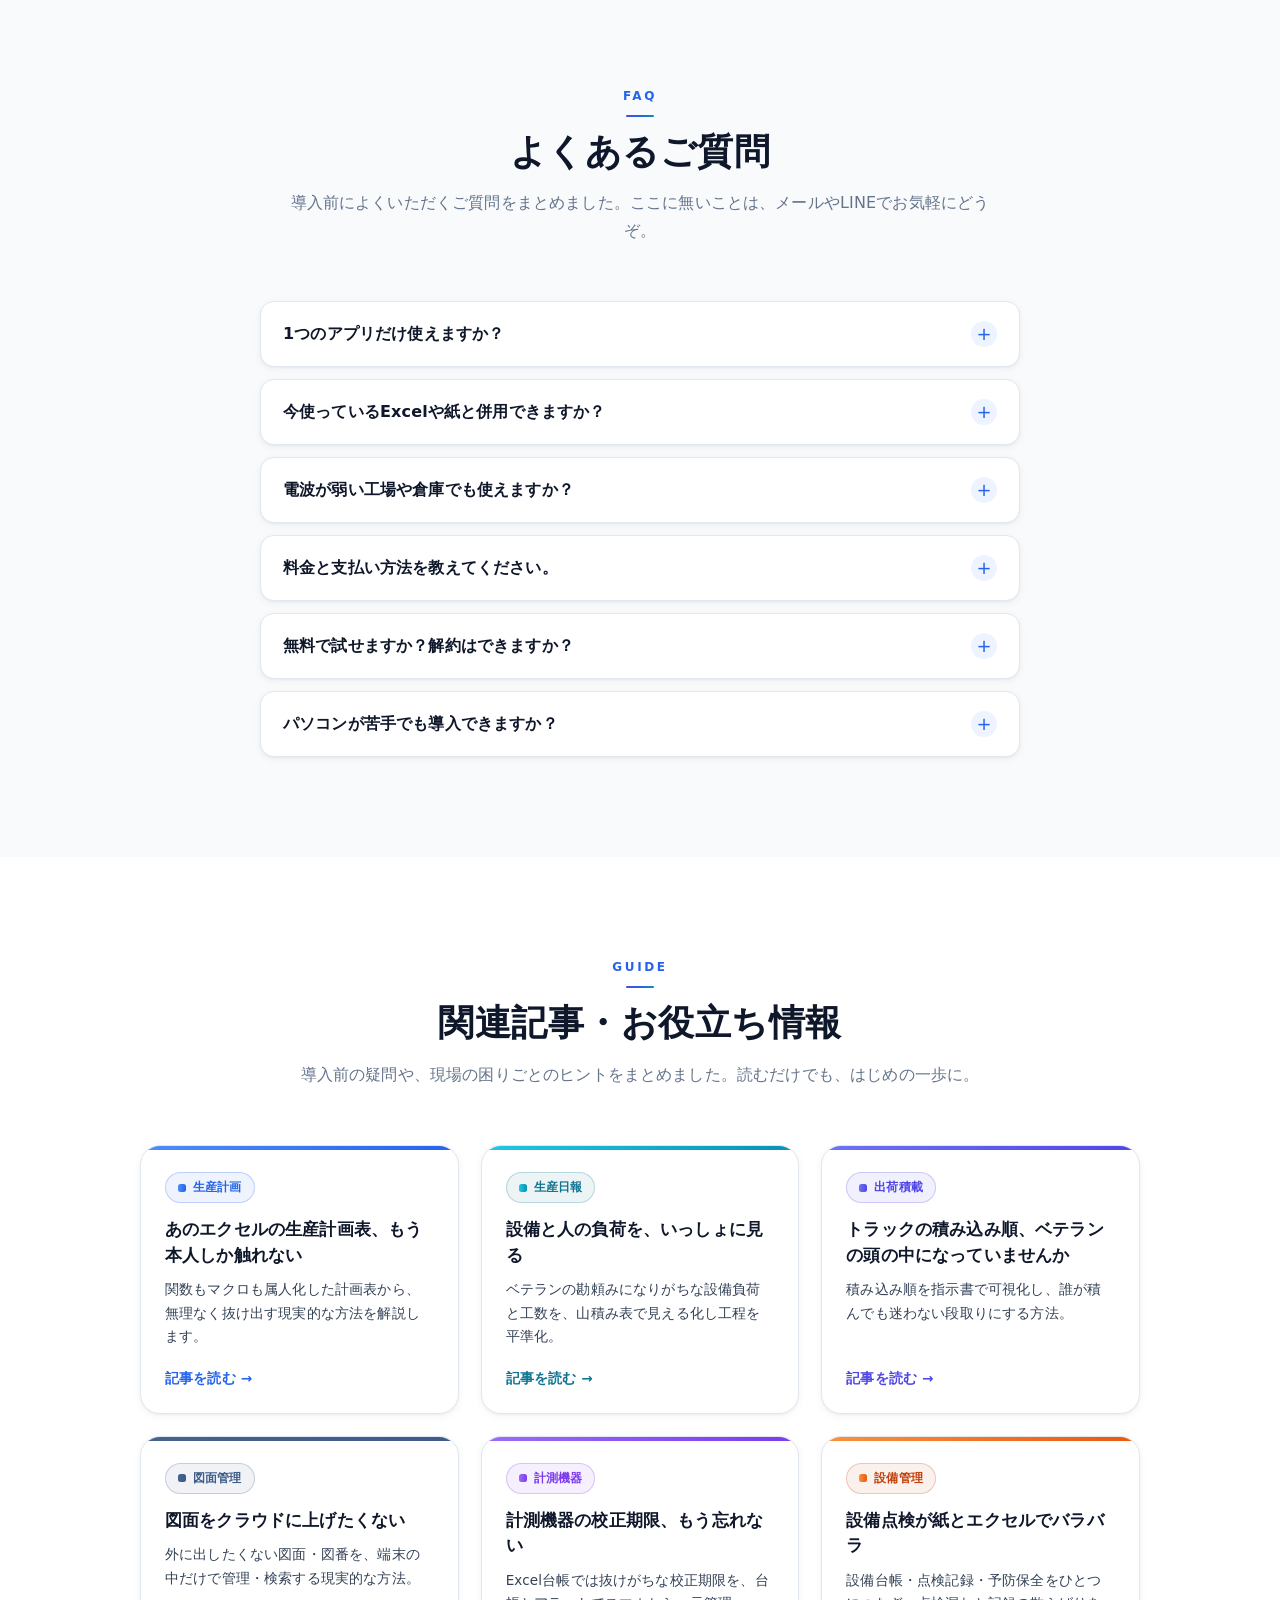
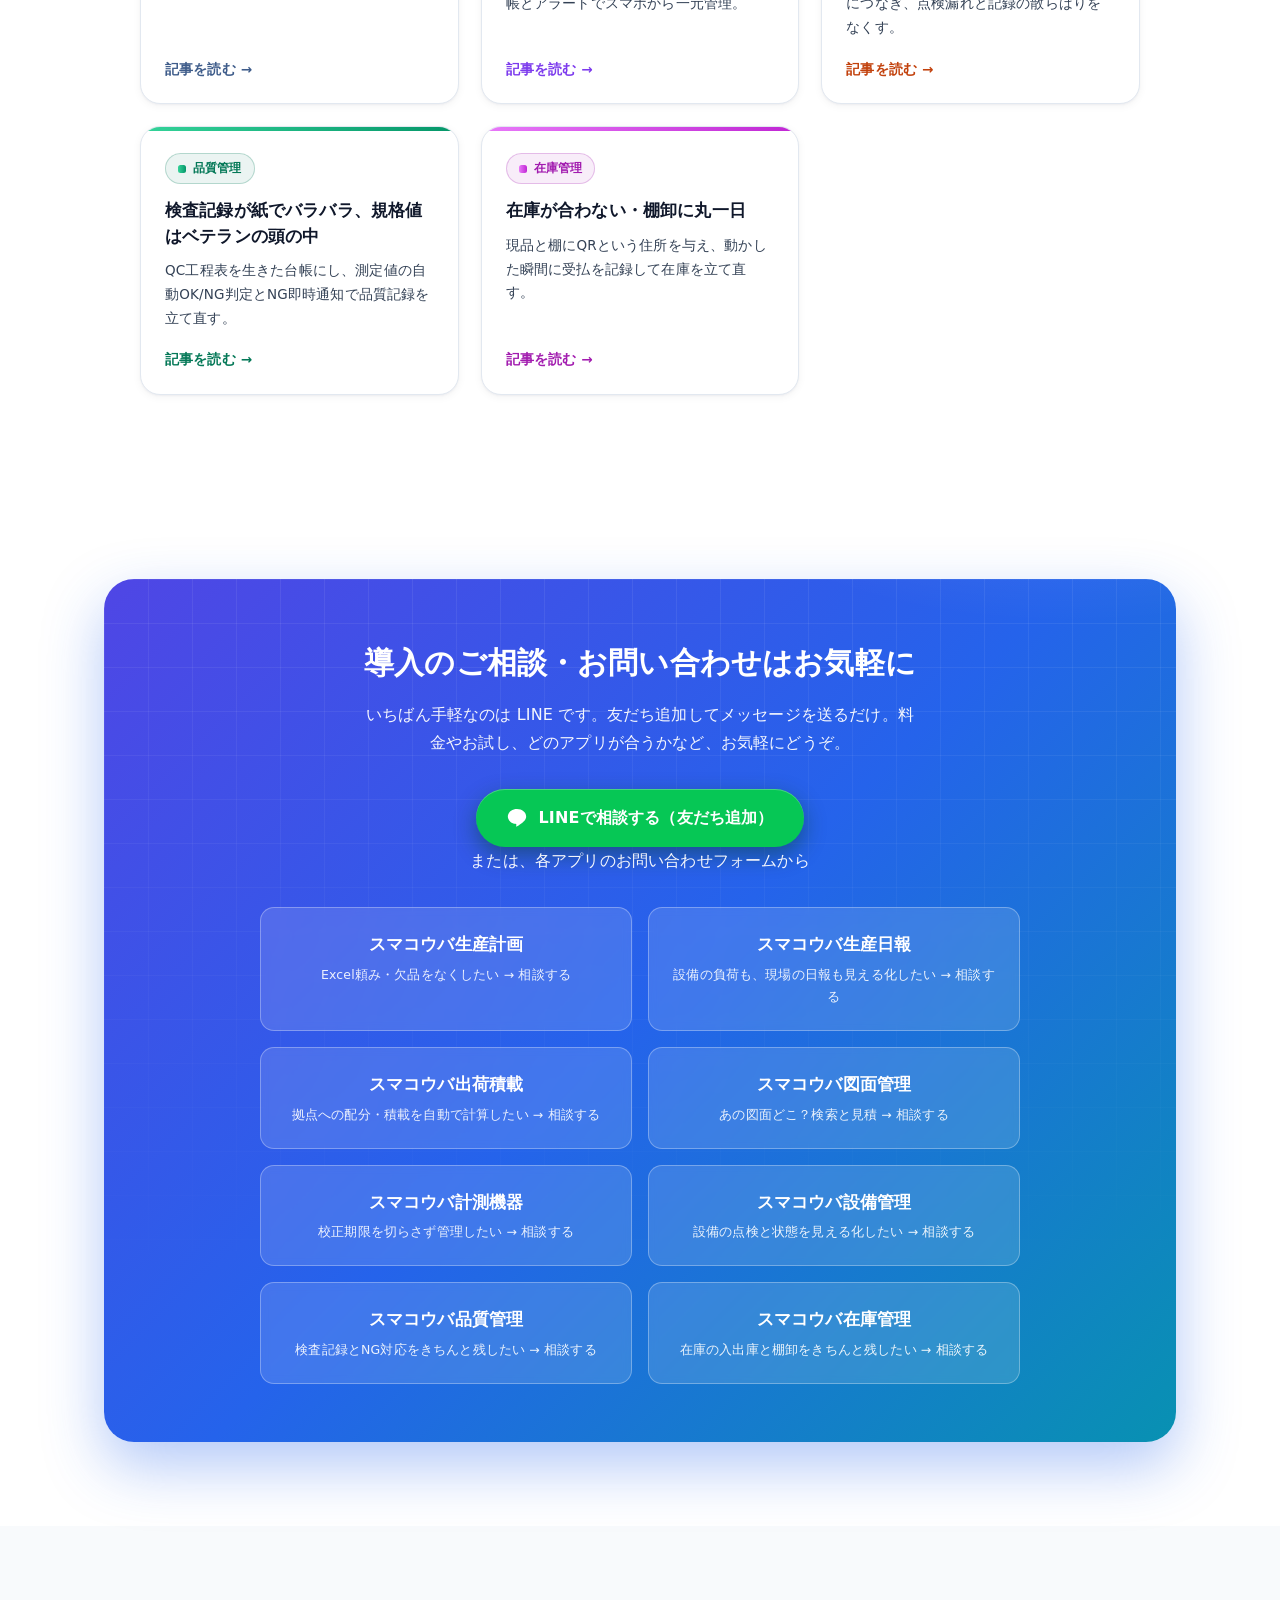
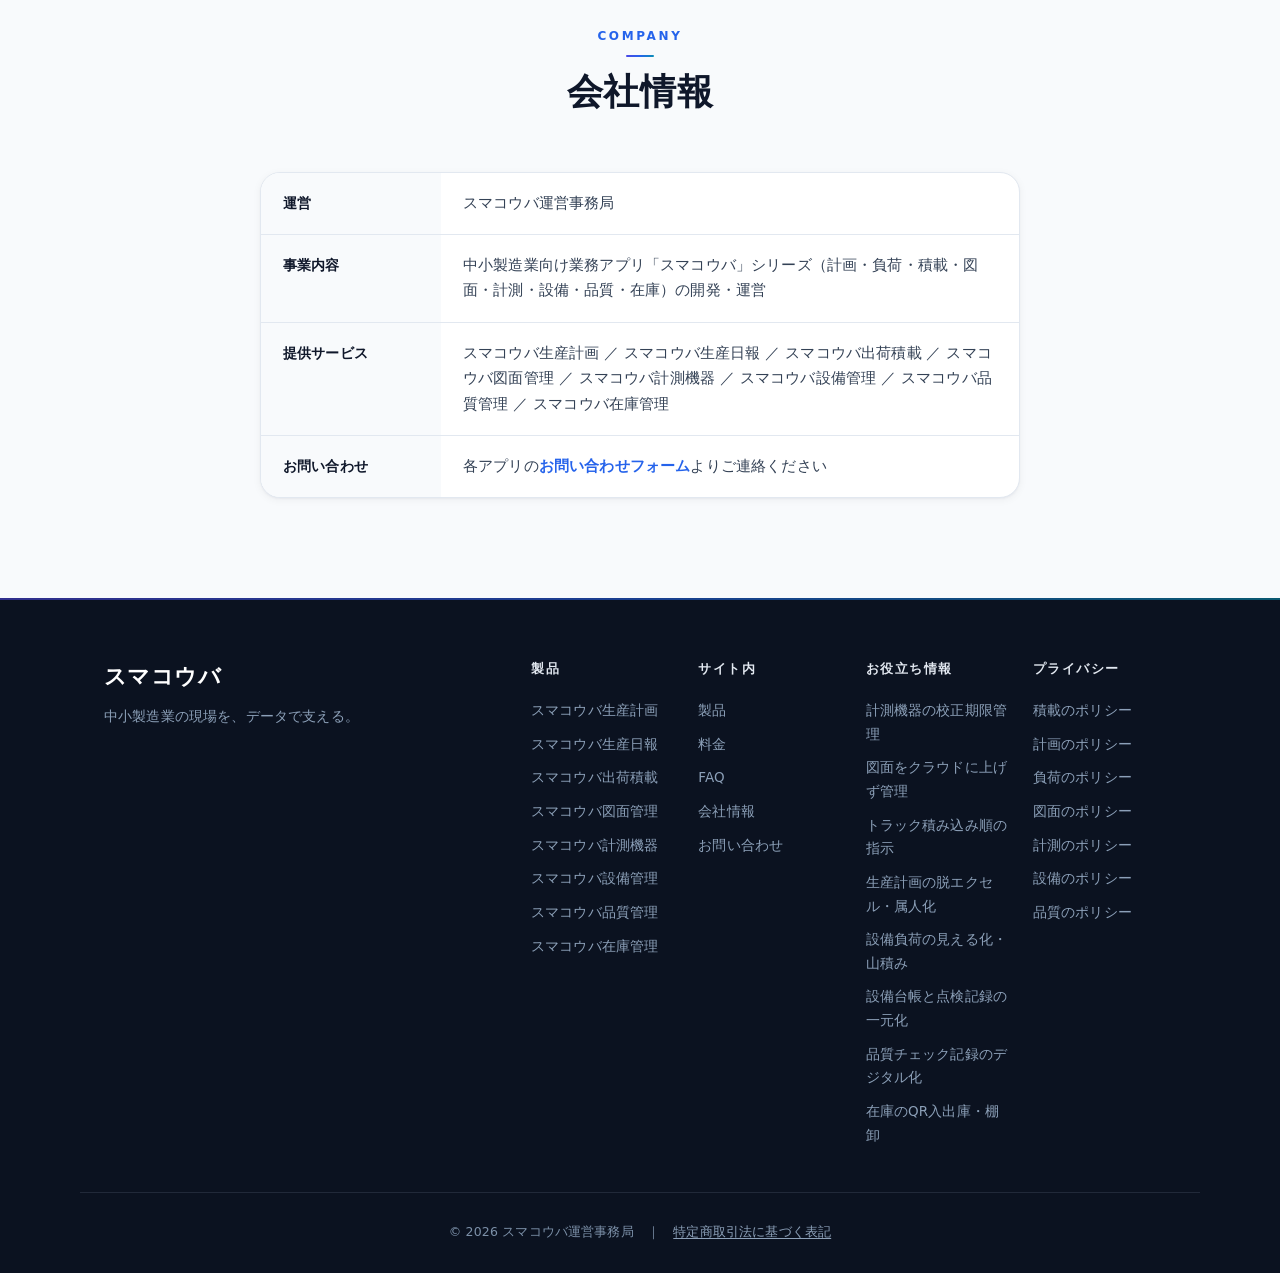
==== commit 4a13a089: "お役立ち情報に品質管理の記事を追加（hinshitsu-qc） - 新記事: 品質チェック記録をQC工程表と自動判定で立て直す - トップの関連記事カード・フッター・全記事フッターにリンク追加 - 設" ====
--- a/index.html
+++ b/index.html
@@ -541,6 +541,7 @@
               <li>NG（異常）→処置・是正の記録管理</li>
               <li>点検期限アラート・CSV／PDF出力</li>
             </ul>
+            <p class="product-guide-link"><a href="/guide/setsubi-tenken.html">関連記事：設備台帳と点検記録をひとつにつなぐ →</a></p>
             <div class="product-actions">
               <a class="btn btn-sm btn-primary" href="https://sumakouba-setsubi.vercel.app/login" target="_blank" rel="noopener">アプリを見る</a>
               <a class="btn btn-sm btn-line" href="https://sumakouba-setsubi.vercel.app/contact" target="_blank" rel="noopener">お問い合わせ</a>
@@ -567,6 +568,7 @@
               <li>検査の承認ワークフロー・CSV出力</li>
               <li>Bluetooth測定器から測定値を取込（PC／Android）</li>
             </ul>
+            <p class="product-guide-link"><a href="/guide/hinshitsu-qc.html">関連記事：品質チェックをQC工程表と自動判定で立て直す →</a></p>
             <div class="product-actions">
               <a class="btn btn-sm btn-primary" href="https://sumakouba-hinshitsu.vercel.app/login" target="_blank" rel="noopener">アプリを見る</a>
               <a class="btn btn-sm btn-line" href="https://sumakouba-hinshitsu.vercel.app/contact" target="_blank" rel="noopener">お問い合わせ</a>
@@ -593,6 +595,7 @@
               <li>棚卸（差異の確認・在庫へ反映）</li>
               <li>安全在庫を下回るとメールでアラート</li>
             </ul>
+            <p class="product-guide-link"><a href="/guide/zaiko-kanri.html">関連記事：在庫のズレをQRと受払記録で立て直す →</a></p>
             <div class="product-actions">
               <a class="btn btn-sm btn-primary" href="https://sumakouba-zaiko.vercel.app/login" target="_blank" rel="noopener">アプリを見る</a>
               <a class="btn btn-sm btn-line" href="https://sumakouba-zaiko.vercel.app/contact" target="_blank" rel="noopener">お問い合わせ</a>
@@ -905,6 +908,12 @@
             <span class="guide-tag">設備管理</span>
             <h3>設備点検が紙とエクセルでバラバラ</h3>
             <p>設備台帳・点検記録・予防保全をひとつにつなぎ、点検漏れと記録の散らばりをなくす。</p>
+            <span class="guide-read">記事を読む →</span>
+          </a>
+          <a class="guide-card accent-emerald" href="/guide/hinshitsu-qc.html">
+            <span class="guide-tag">品質管理</span>
+            <h3>検査記録が紙でバラバラ、規格値はベテランの頭の中</h3>
+            <p>QC工程表を生きた台帳にし、測定値の自動OK/NG判定とNG即時通知で品質記録を立て直す。</p>
             <span class="guide-read">記事を読む →</span>
           </a>
           <a class="guide-card accent-fuchsia" href="/guide/zaiko-kanri.html">
@@ -1020,6 +1029,7 @@
           <a href="/guide/plan-excel.html">生産計画の脱エクセル・属人化</a>
           <a href="/guide/load-yamazumi.html">設備負荷の見える化・山積み</a>
           <a href="/guide/setsubi-tenken.html">設備台帳と点検記録の一元化</a>
+          <a href="/guide/hinshitsu-qc.html">品質チェック記録のデジタル化</a>
           <a href="/guide/zaiko-kanri.html">在庫のQR入出庫・棚卸</a>
         </div>
         <div class="footer-col">
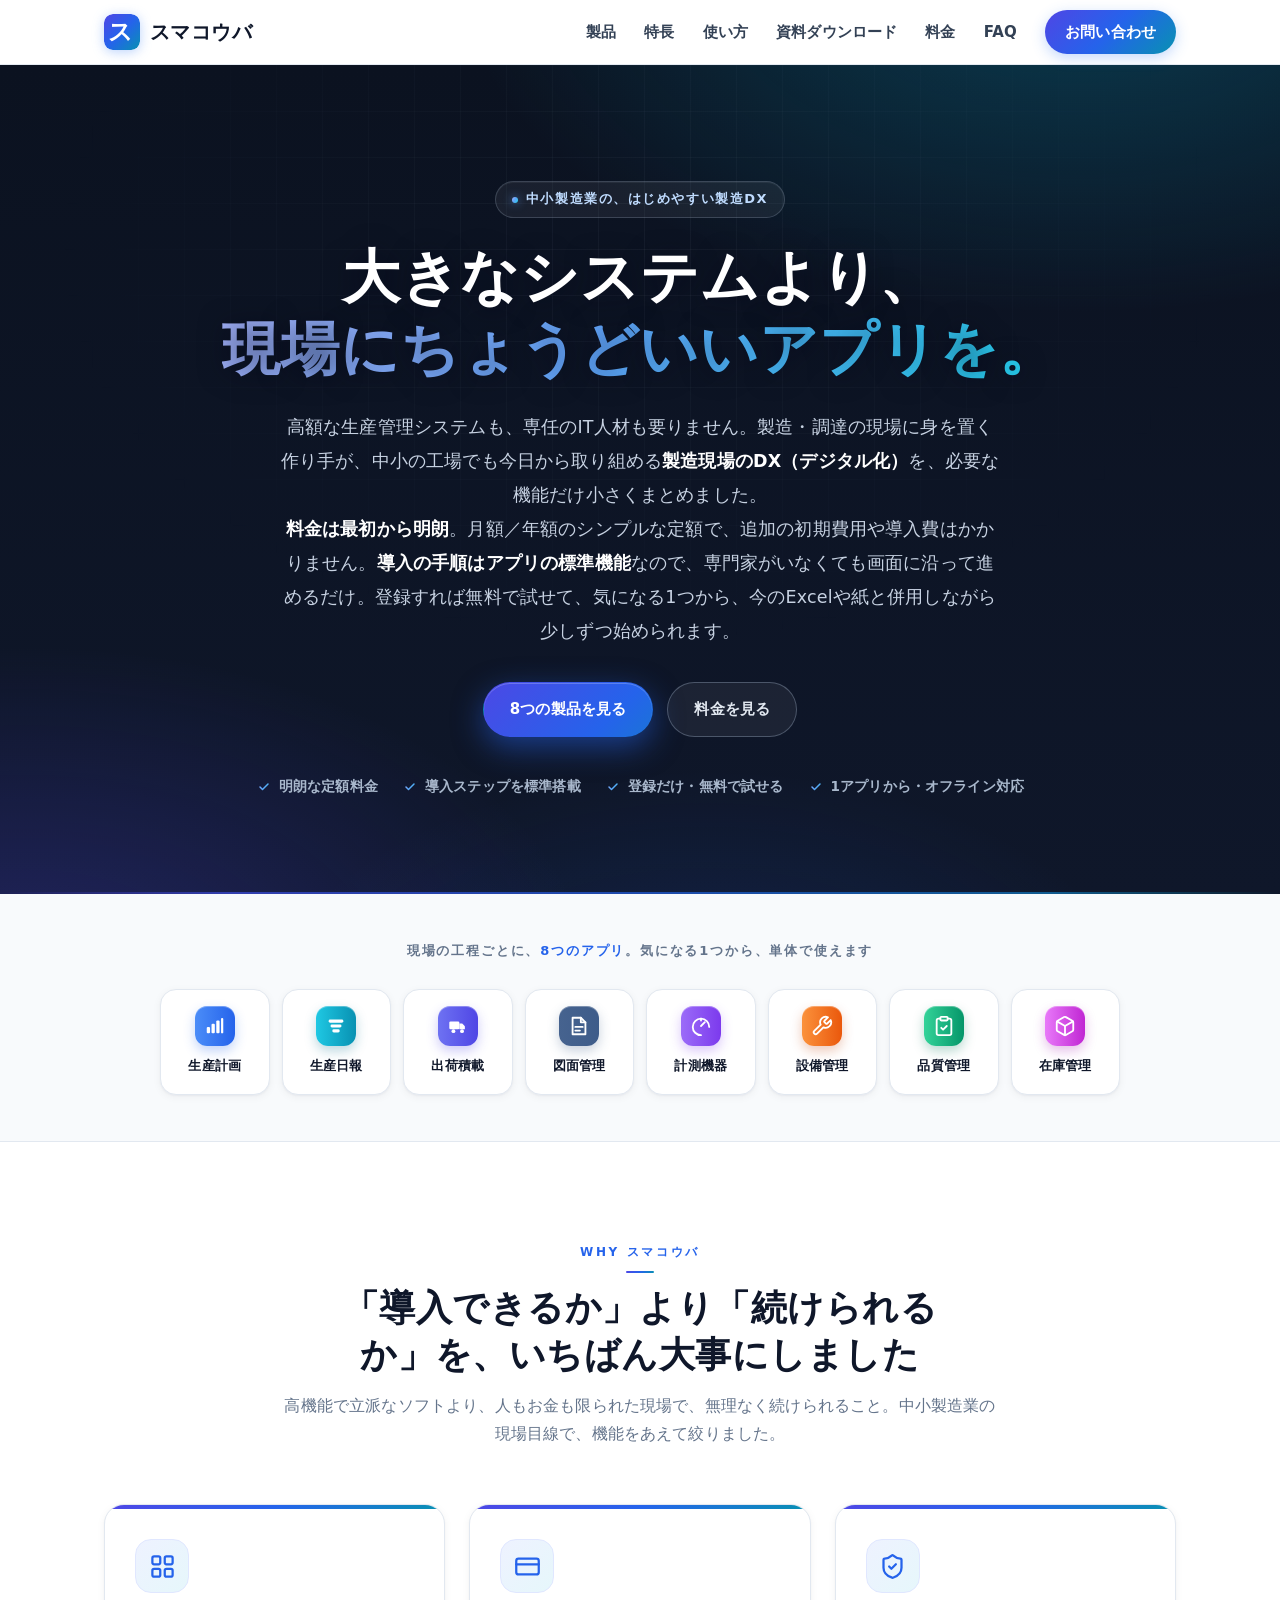
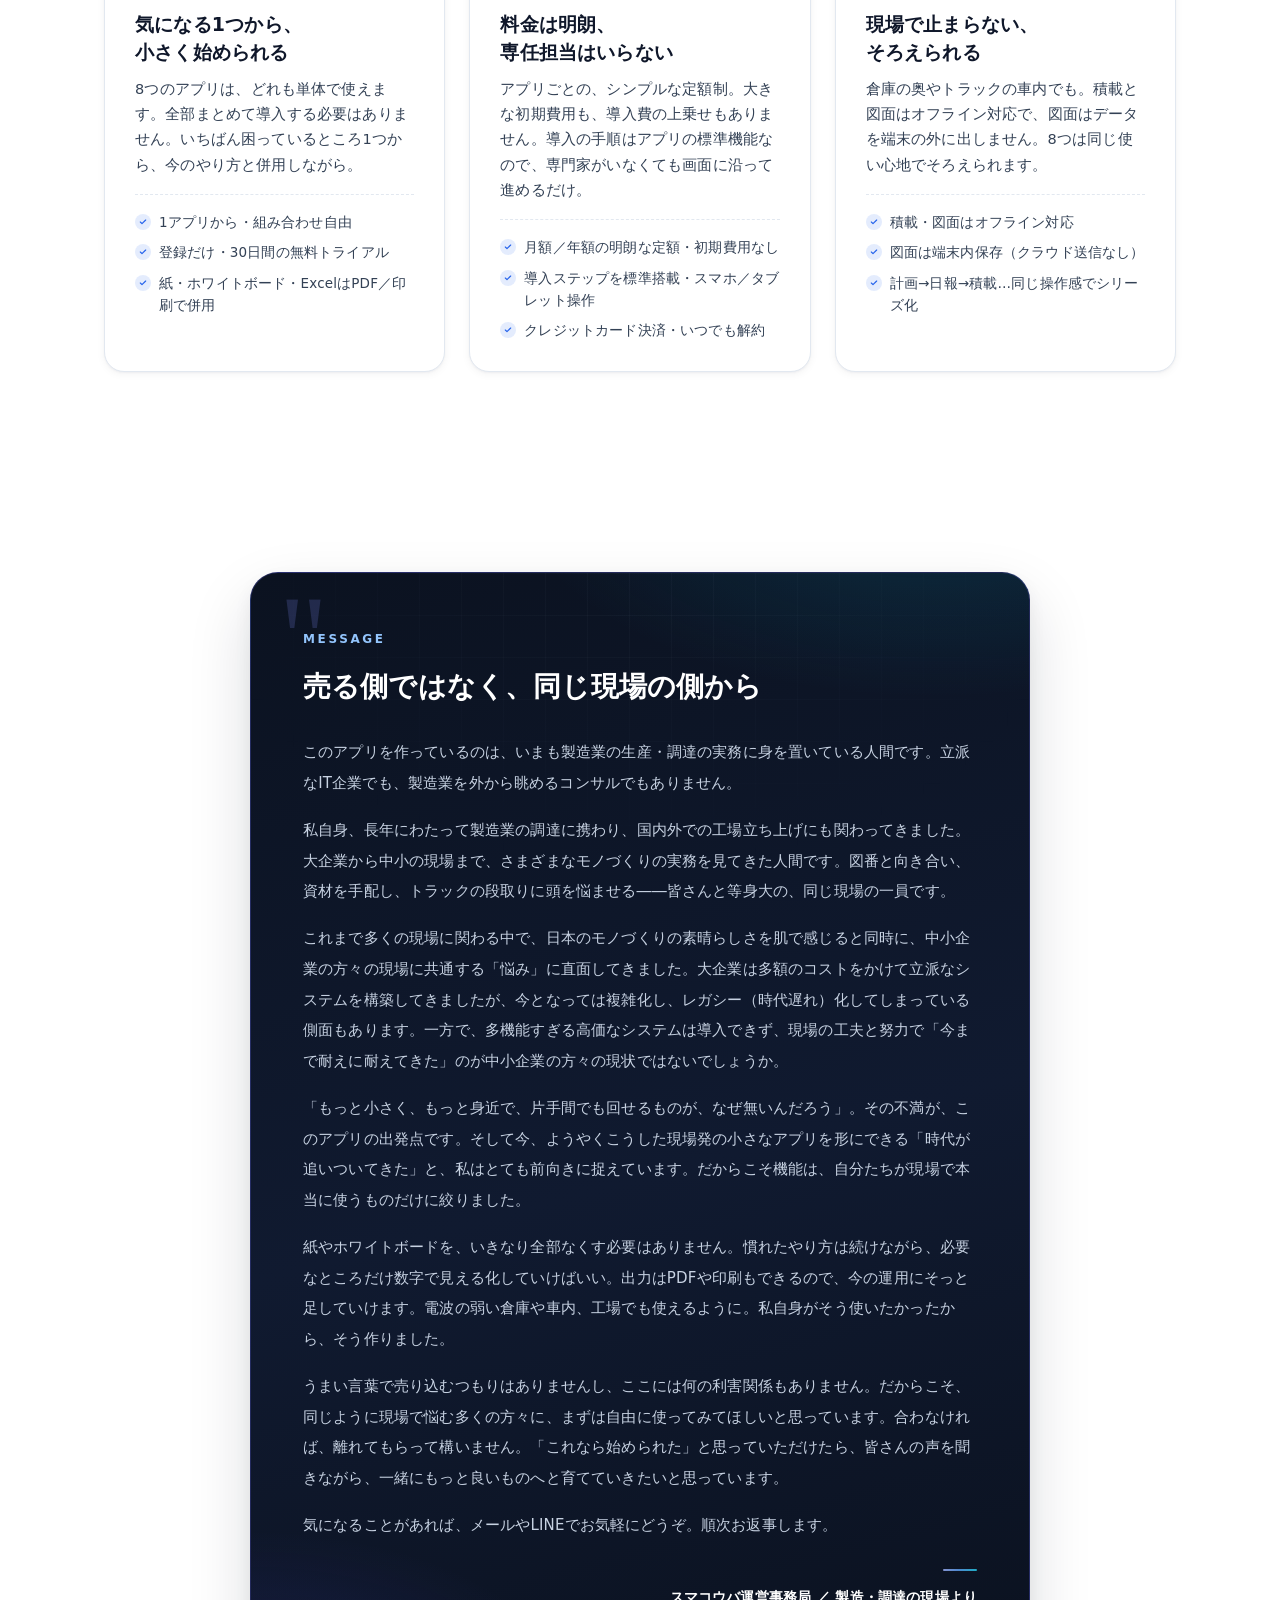
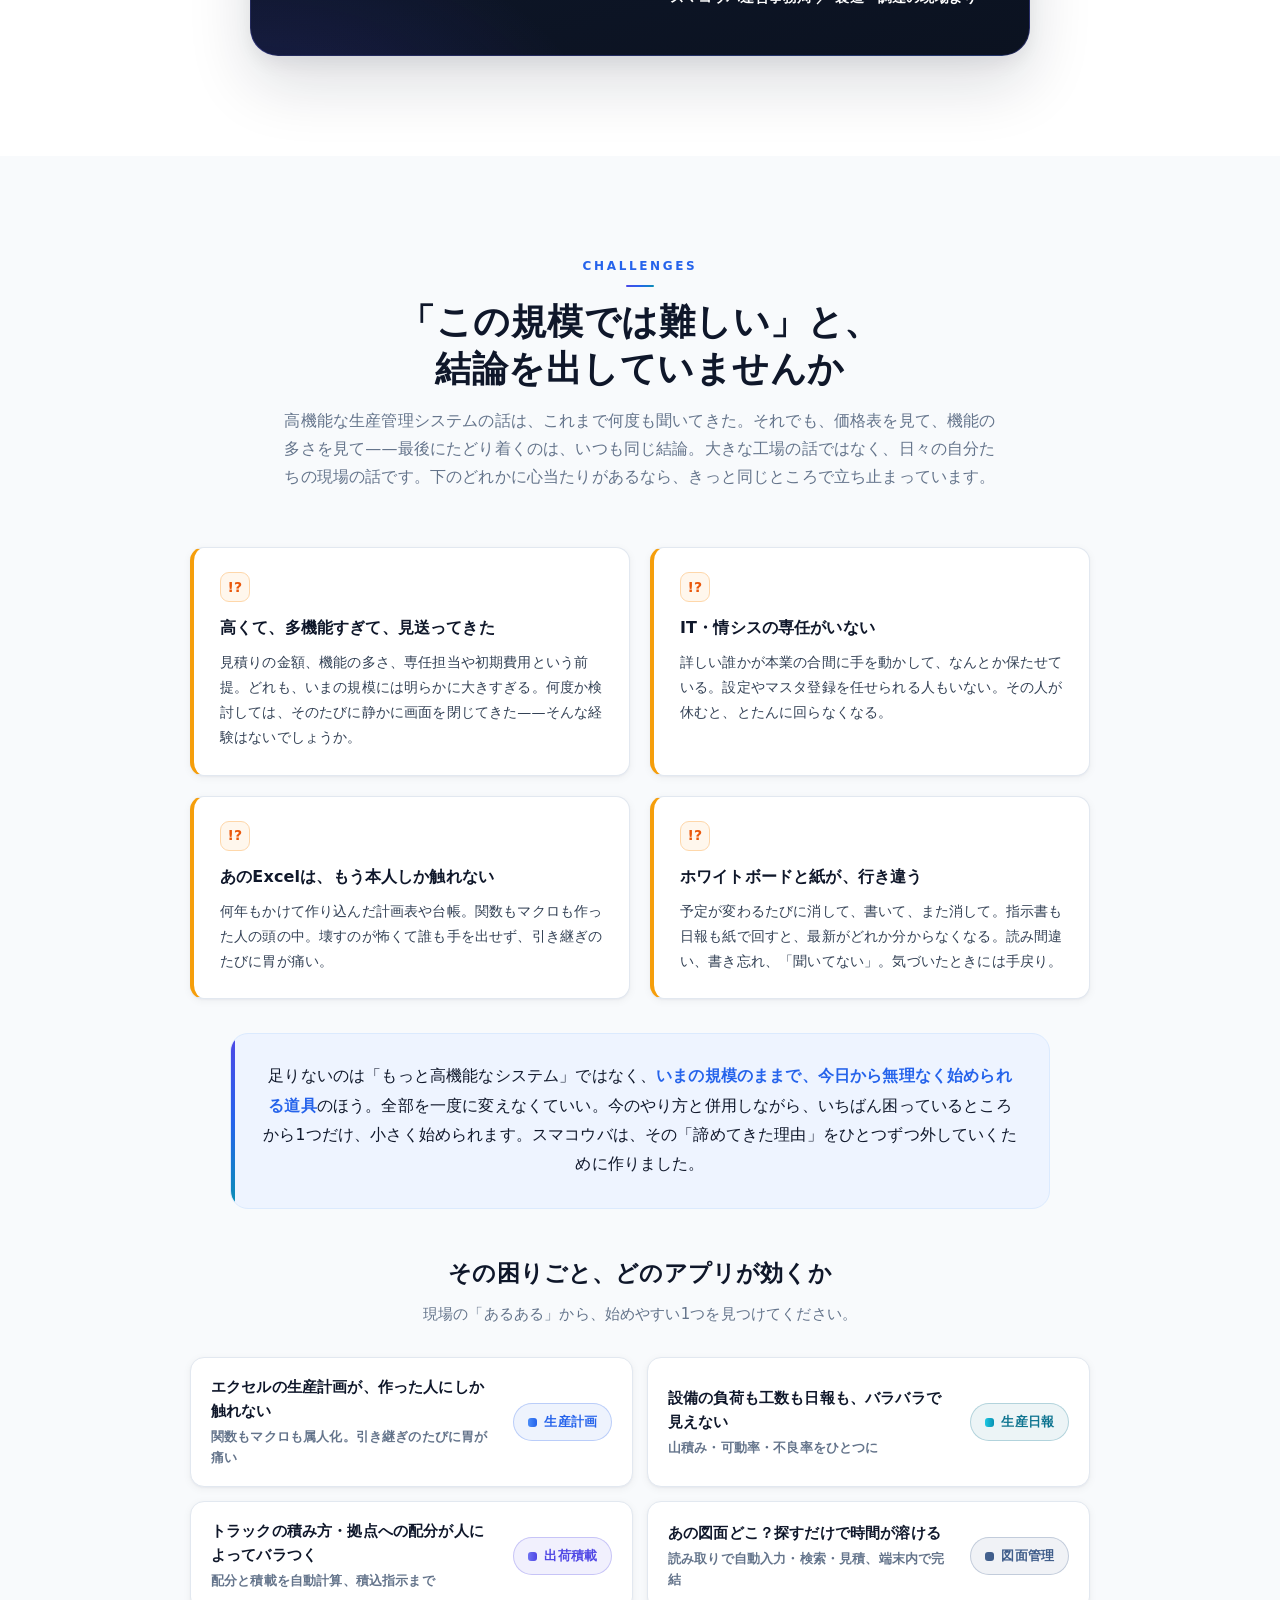
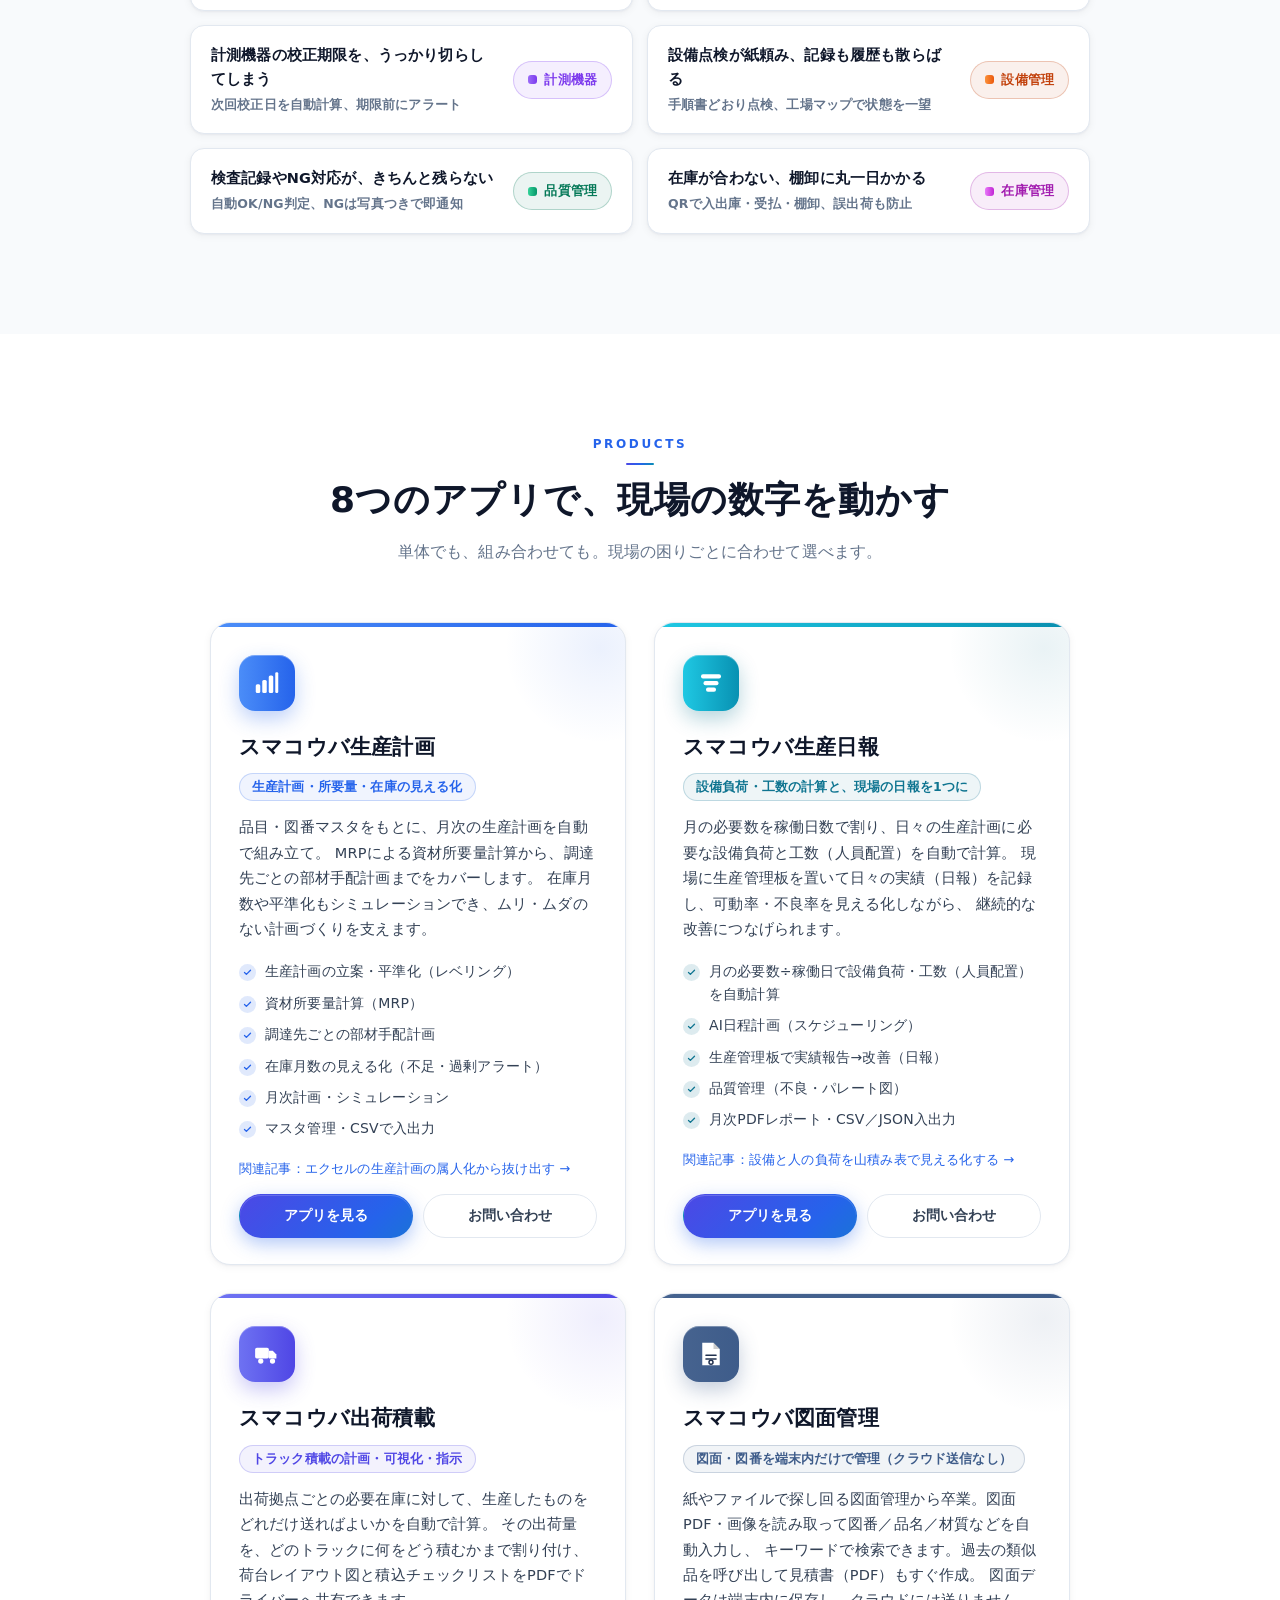
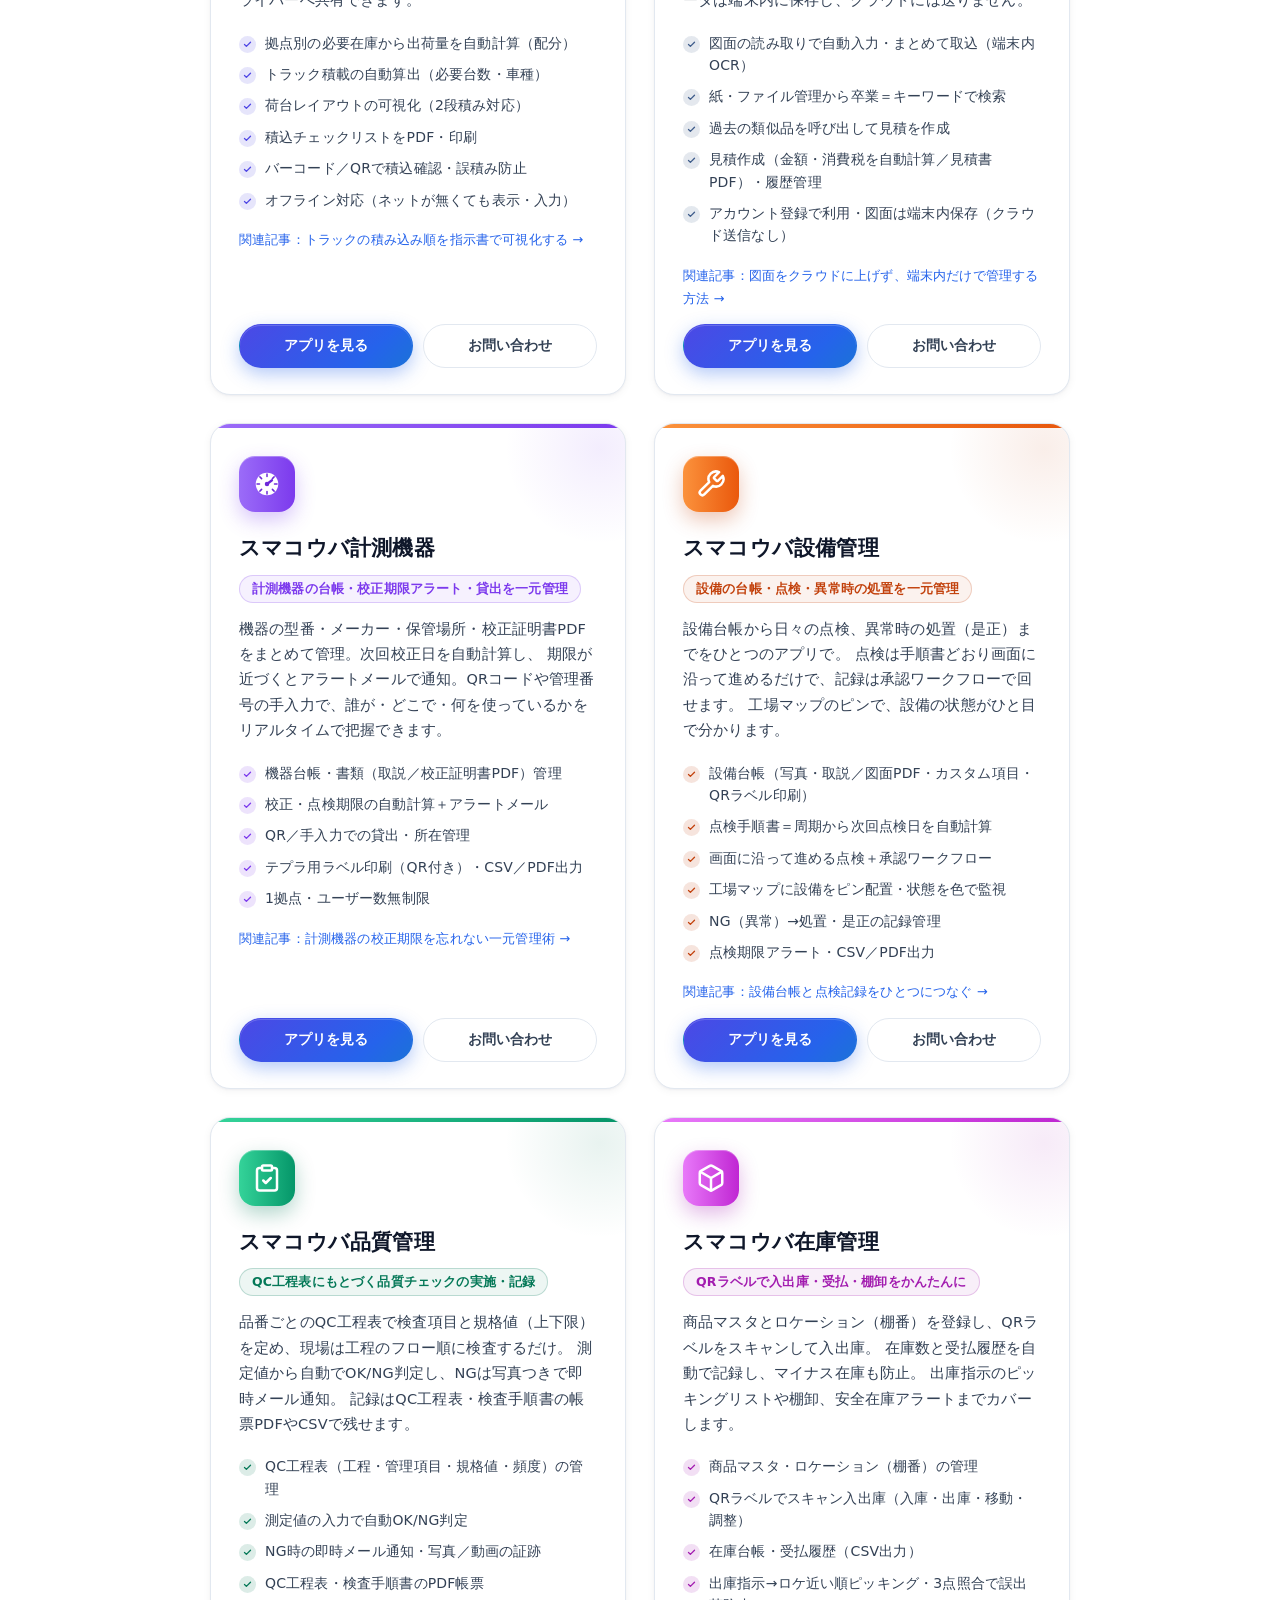
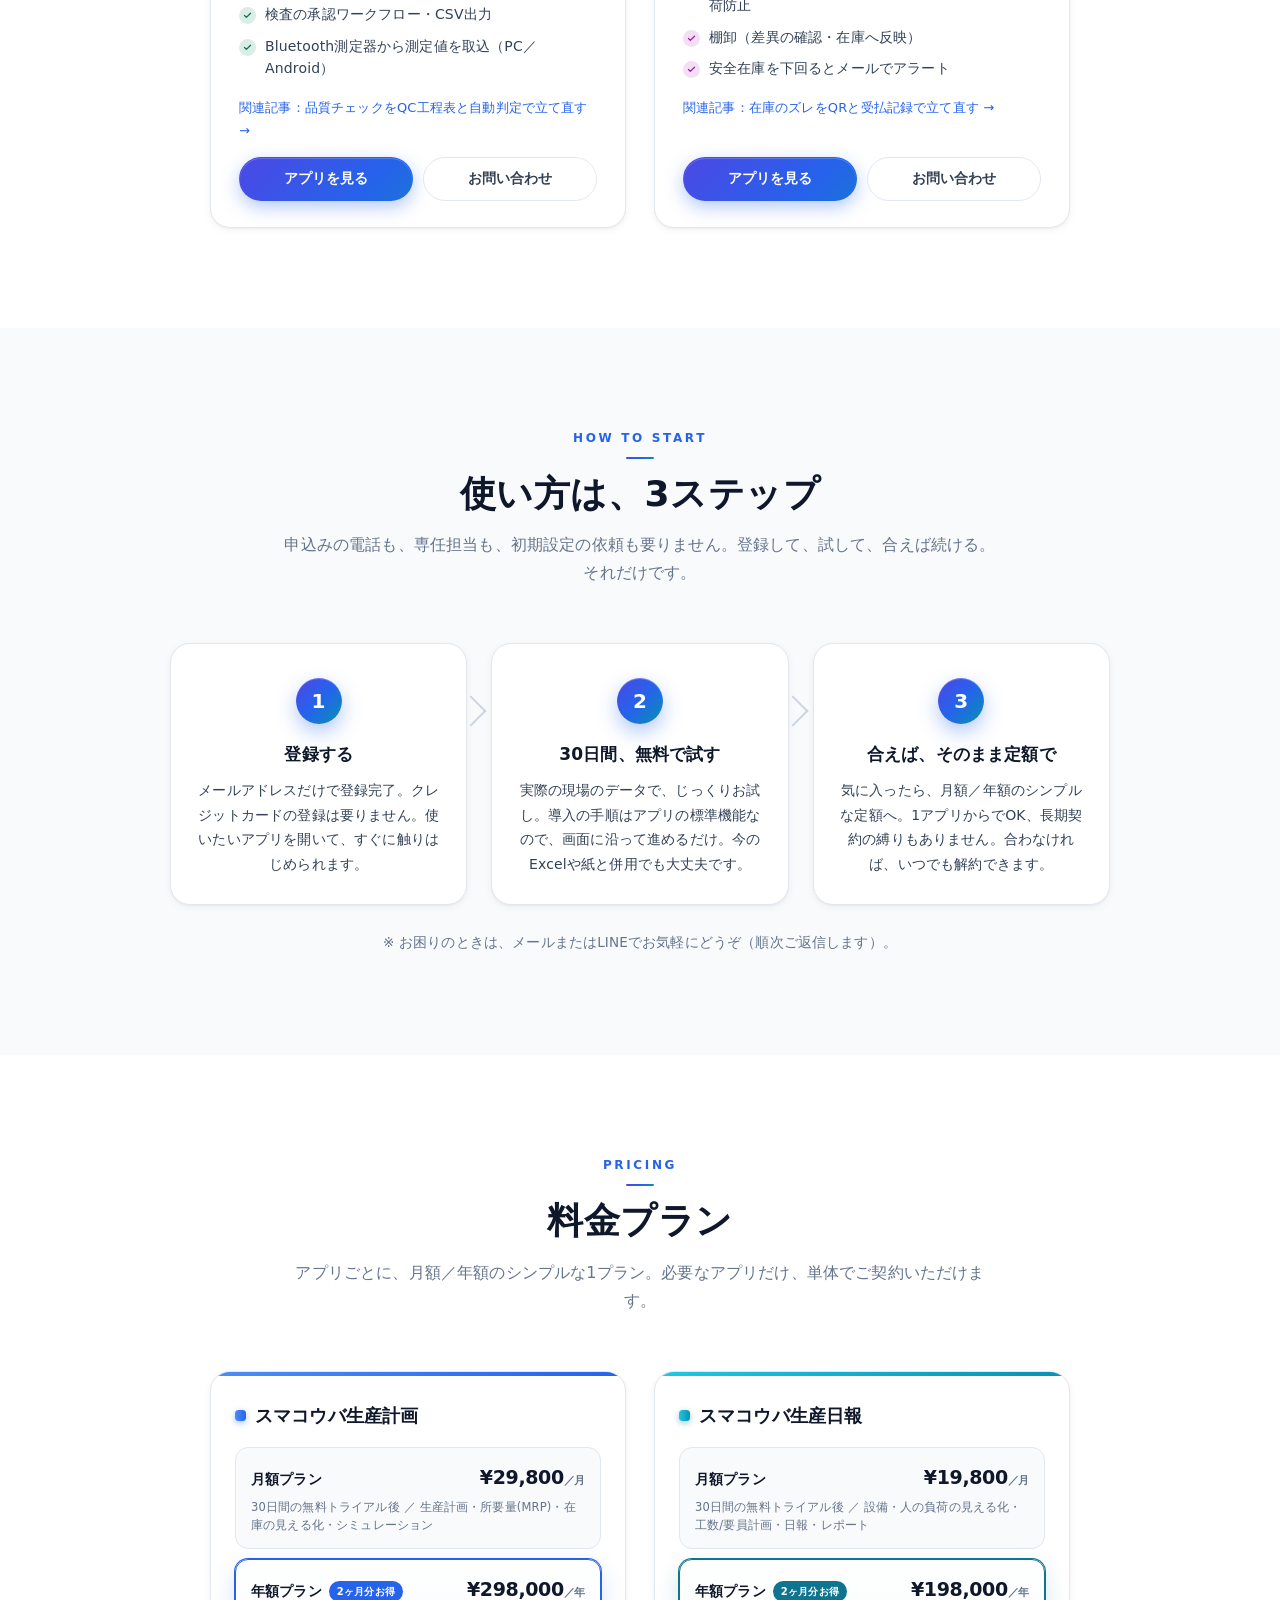
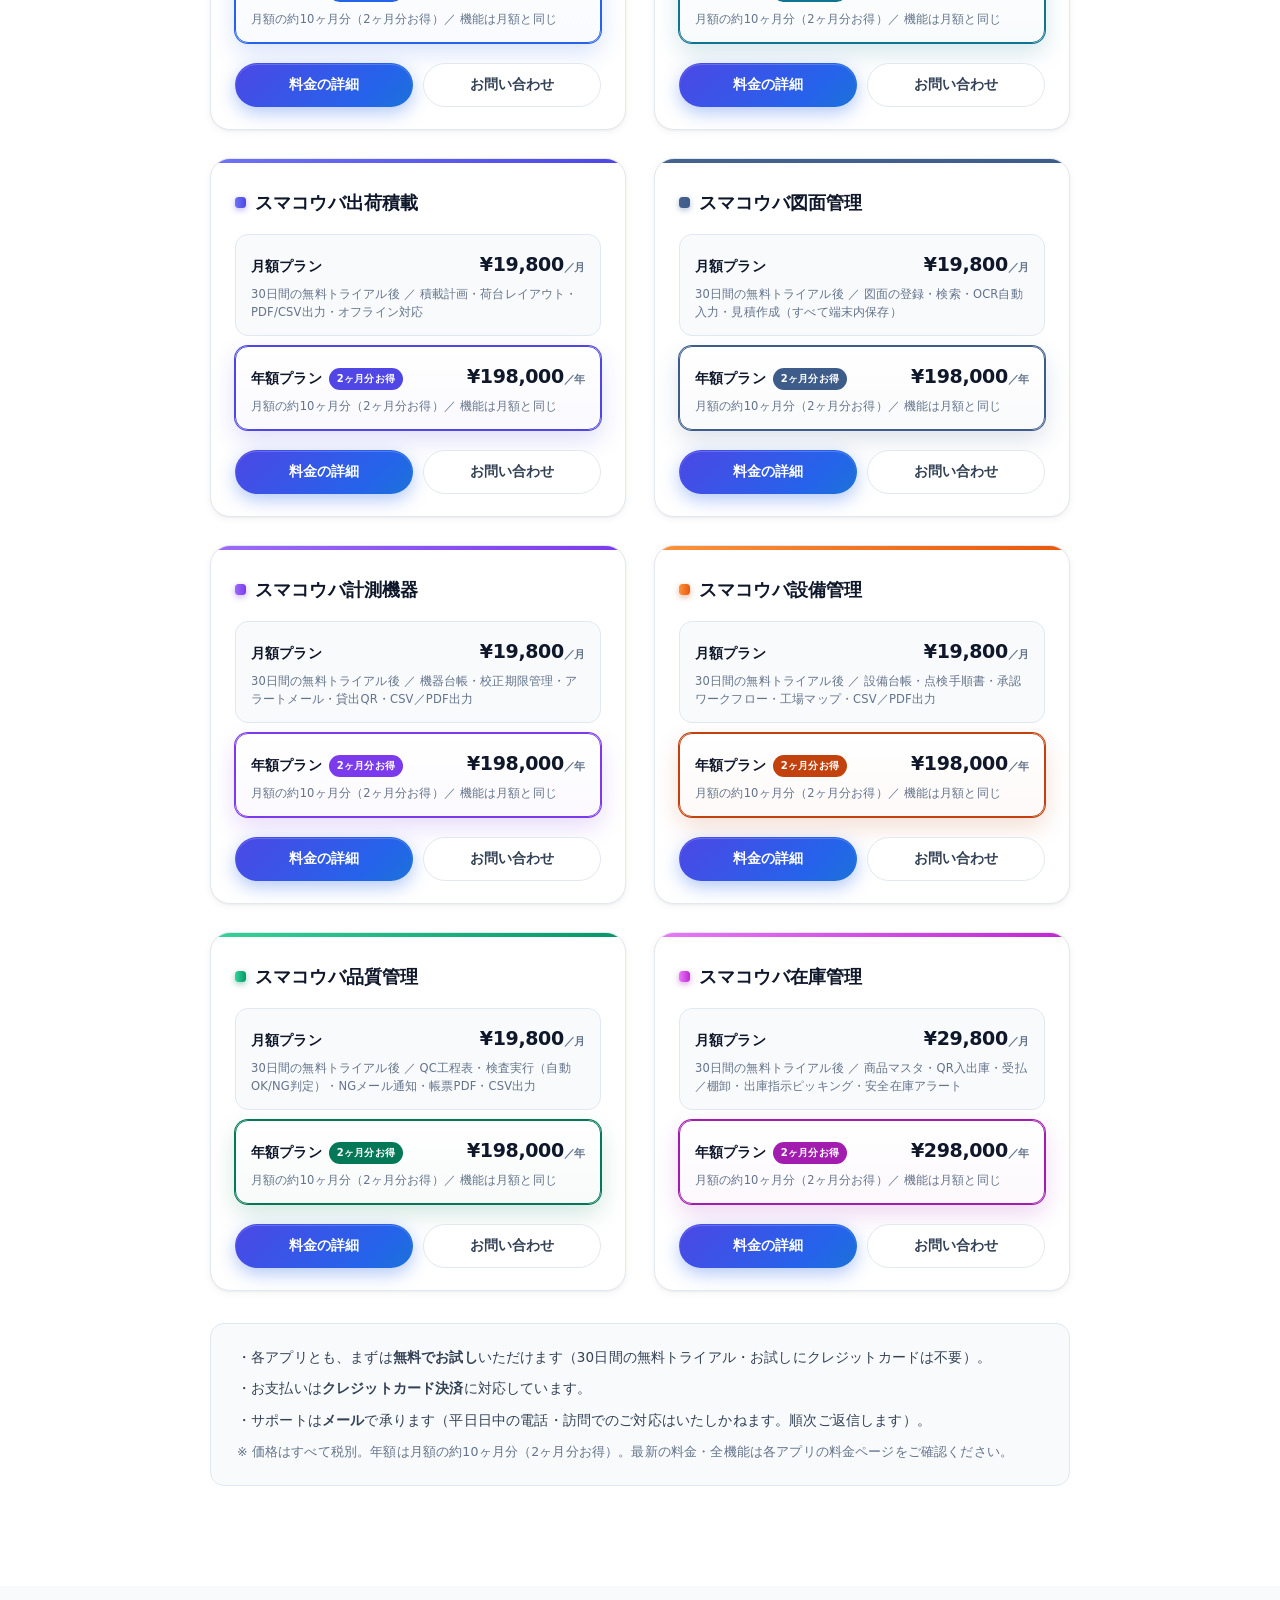
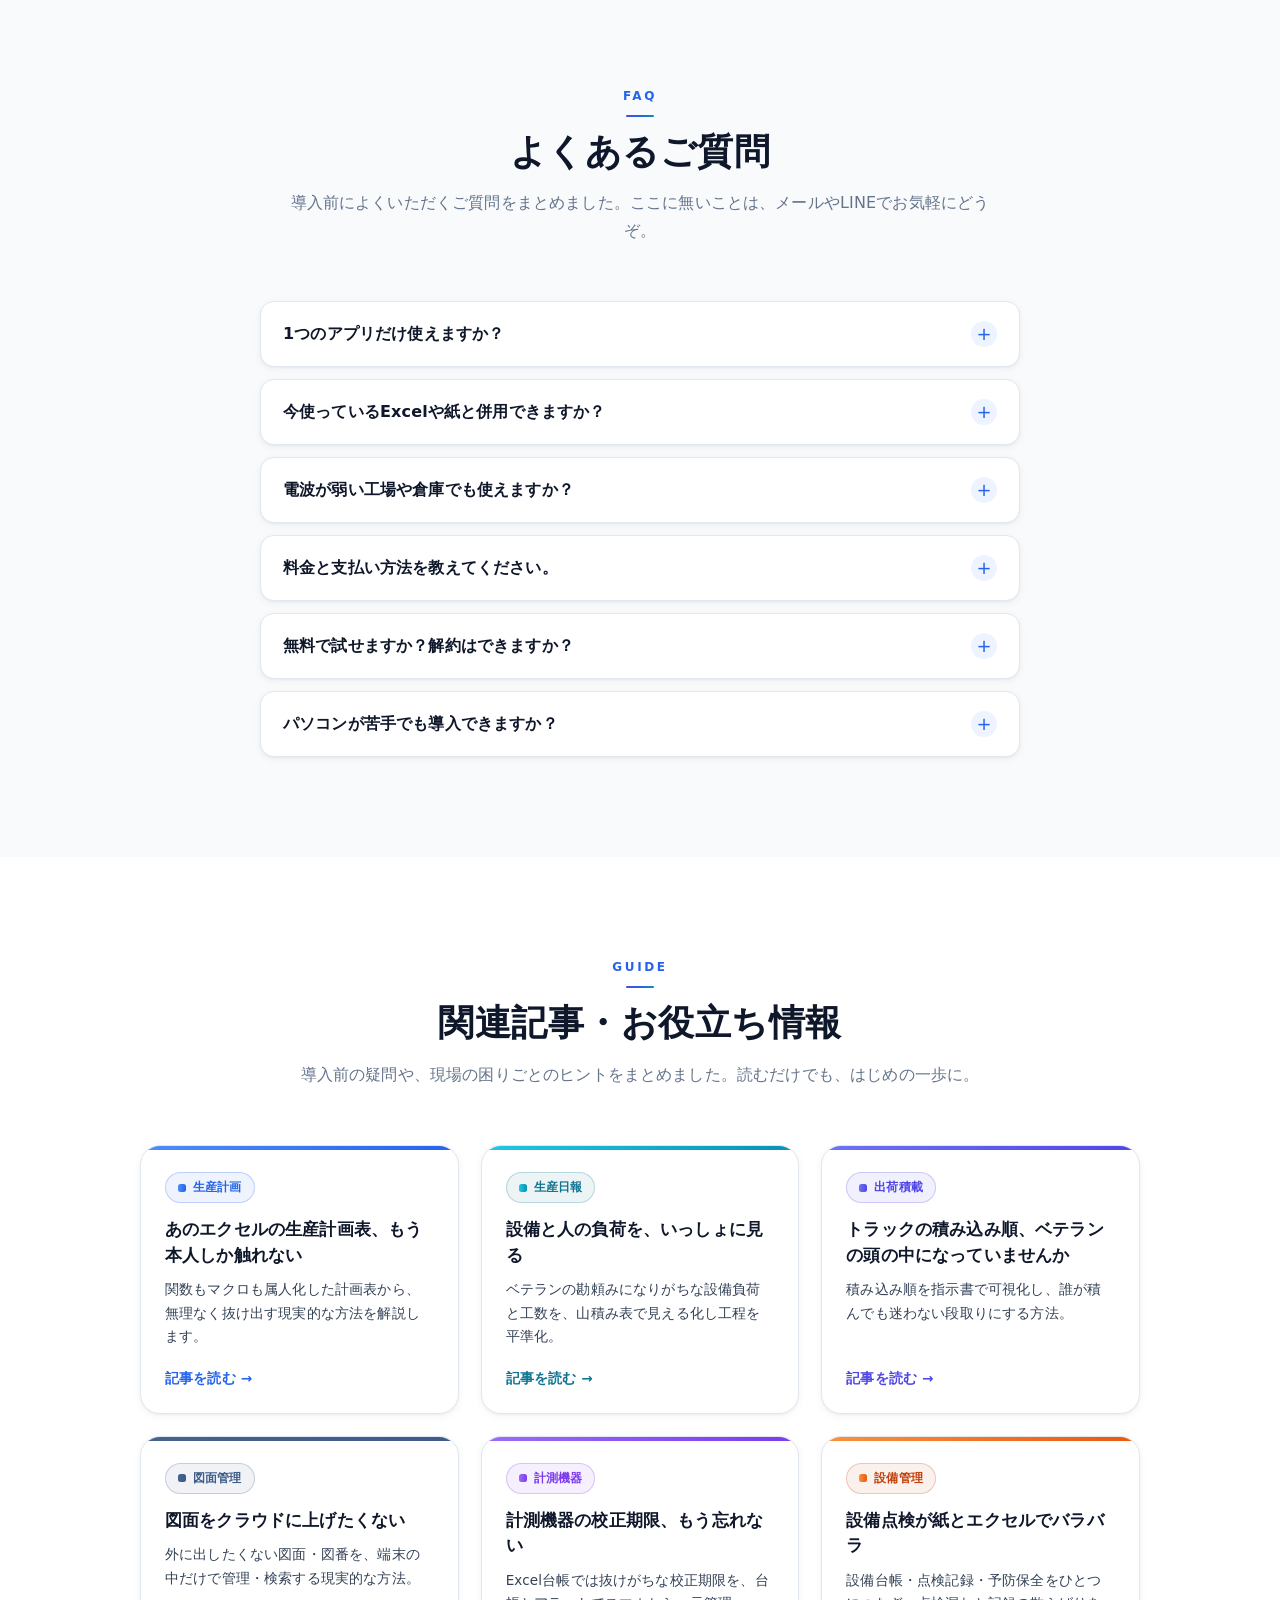
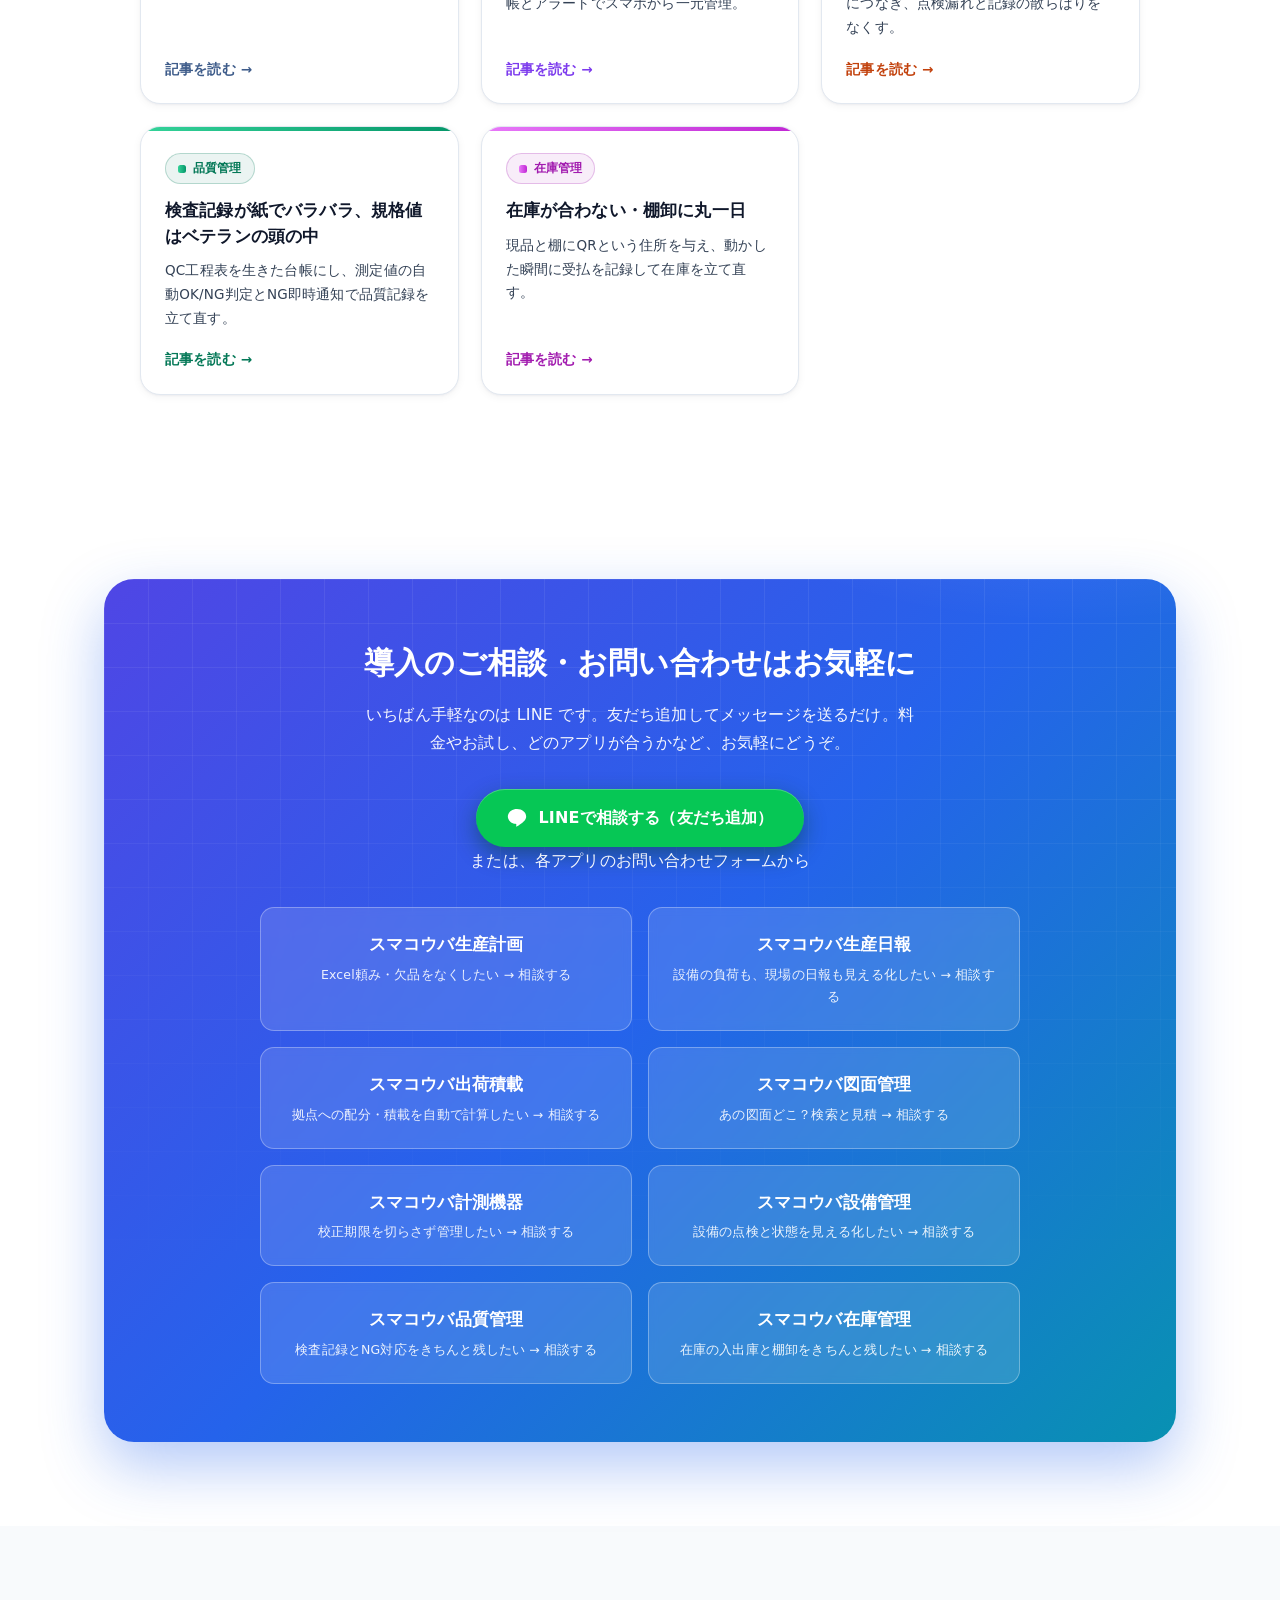
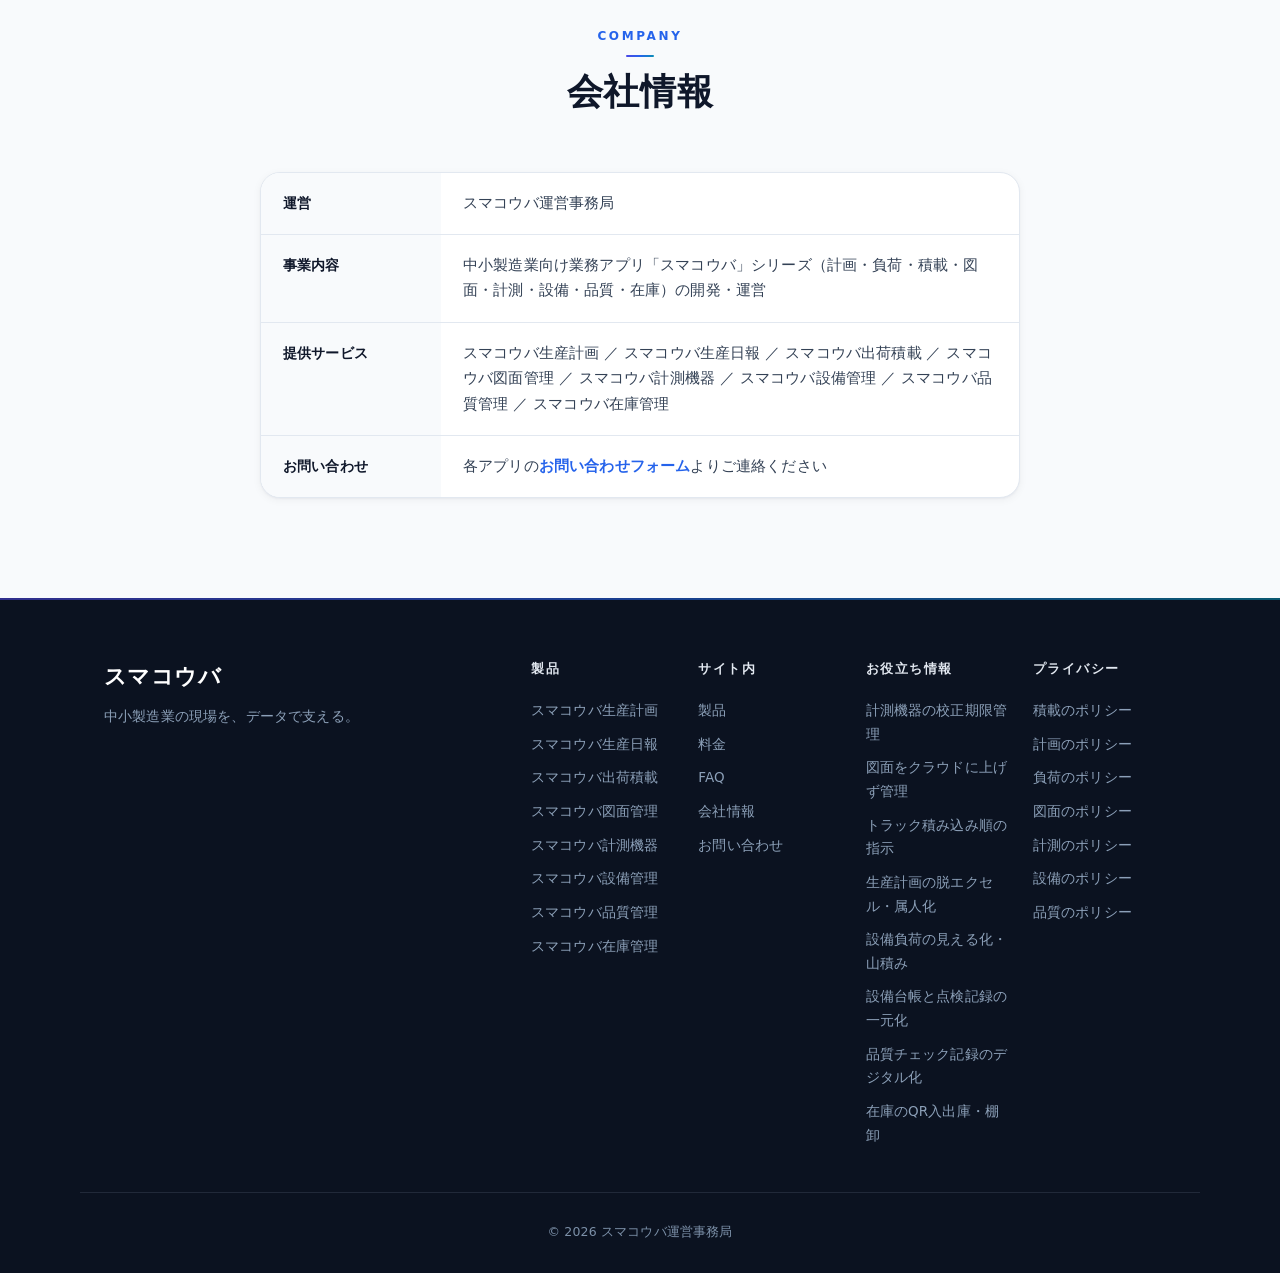
==== commit c3e78491: "特商法表記へのリンクをHPフッターから削除（ページ自体は各アプリ料金ページ向けに維持・noindex済み） Co-Authored-By: Claude Fable 5 <noreply@anthro" ====
--- a/index.html
+++ b/index.html
@@ -1045,7 +1045,7 @@
       </div>
     </div>
     <div class="container footer-bottom">
-      <small>© <span id="year">2026</span> スマコウバ運営事務局　｜　<a href="/tokushoho.html">特定商取引法に基づく表記</a></small>
+      <small>© <span id="year">2026</span> スマコウバ運営事務局</small>
     </div>
   </footer>
 
